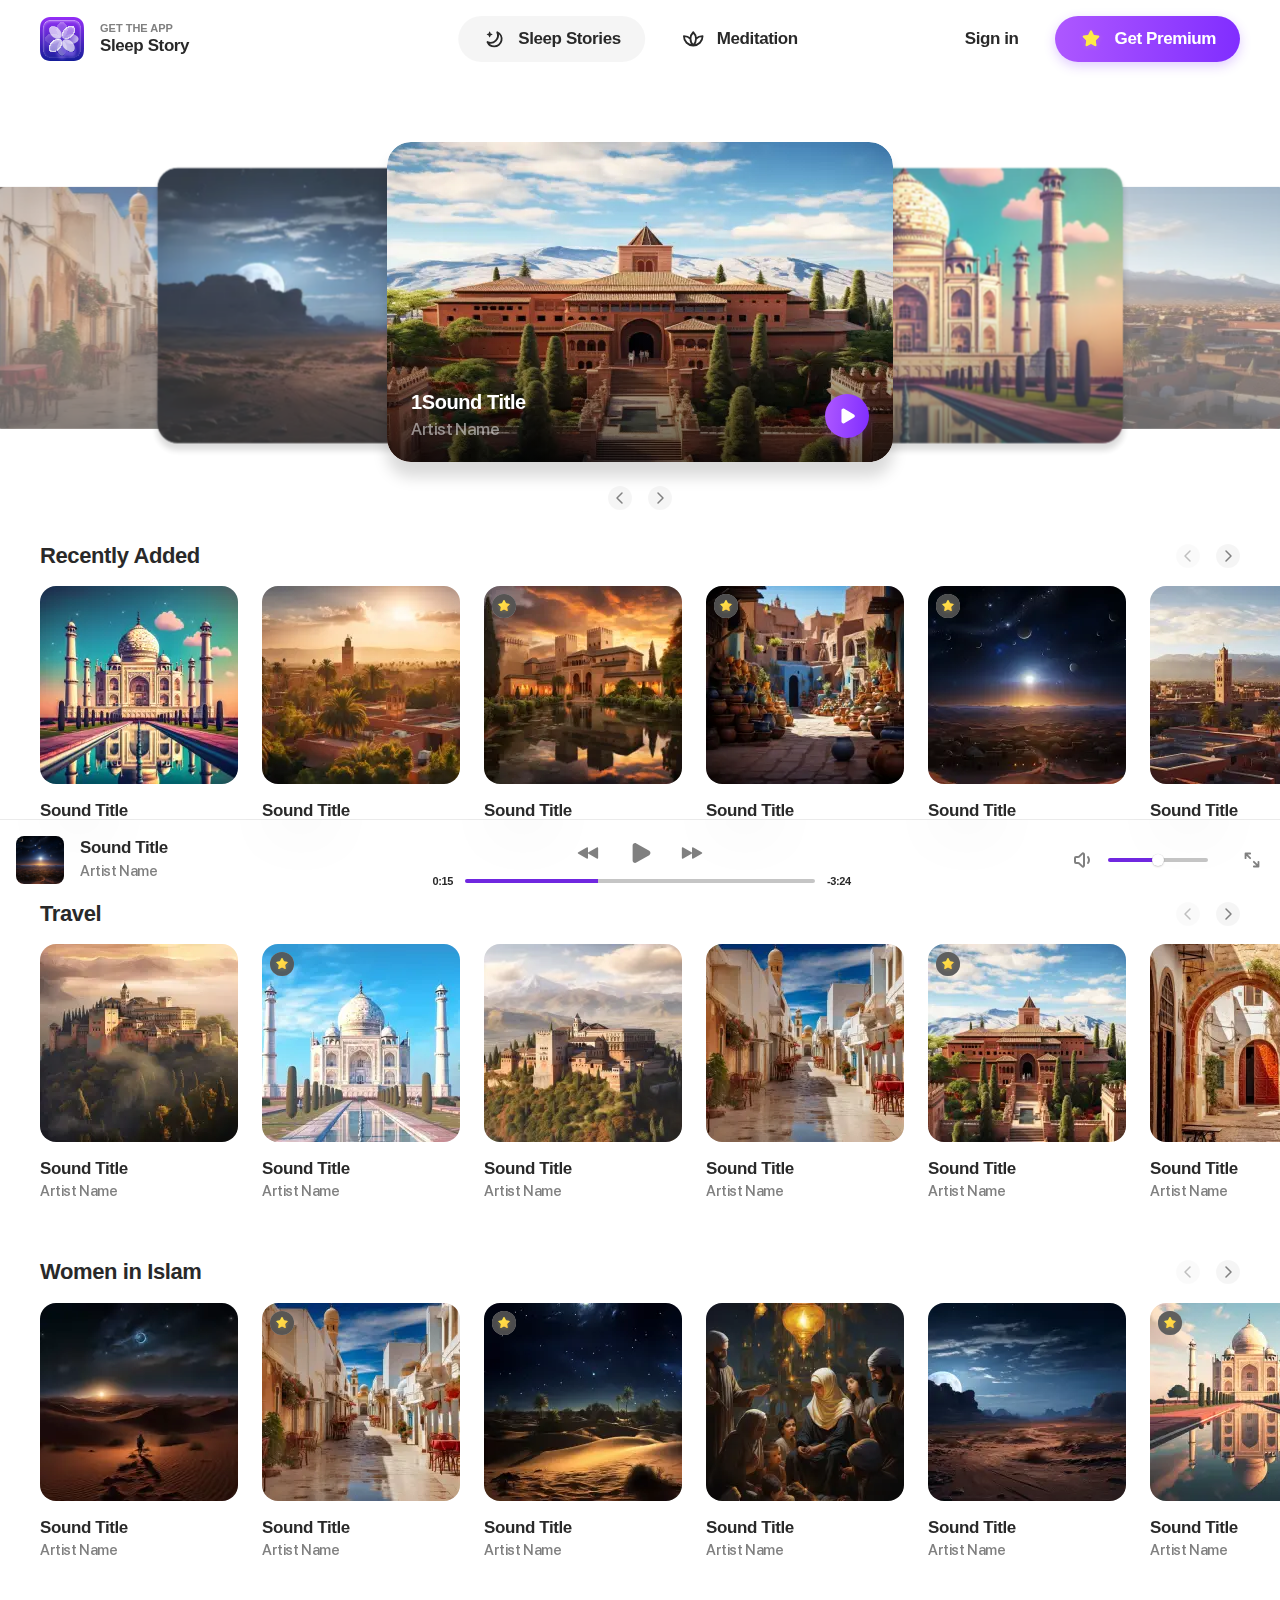
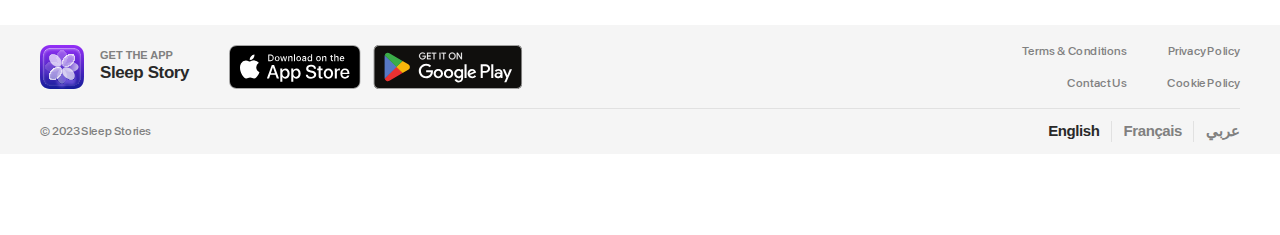
==== index.html @ cd8b91c4 "main" ====
<!DOCTYPE html>
<html lang="en">
  <head>
    <title>Sleep Story</title>
    <meta charset="utf-8">
    <meta name="keywords" content="">
    <meta http-equiv="X-UA-Compatible" content="IE=edge">
    <meta name="viewport" content="width=device-width, initial-scale=1.0">
    <meta name="format-detection" content="telephone=no">
    <link rel="shortcut icon" href="images/favicons/favicon.ico" type="image/x-icon">
    <link rel="apple-touch-icon" href="images/favicons/apple-touch-icon.png">
    <link rel="apple-touch-icon" sizes="180x180" href="images/favicons/apple-touch-icon-180x180.png">
    <link rel="icon" type="image/png" sizes="192x192" href="images/favicons/android-chrome-192x192.png">
    <link rel="icon" type="image/png" sizes="96x96" href="images/favicons/android-chrome-96x96.png">
    <link rel="icon" type="image/png" sizes="32x32" href="images/favicons/favicon-32x32.png">
    <link rel="icon" type="image/png" sizes="16x16" href="images/favicons/favicon-16x16.png">
    <link rel="manifest" href="images/favicons/manifest.json">
    <meta name="msapplication-TileColor" content="#ffffff">
    <meta name="msapplication-TileImage" content="images/favicons/mstile-144x144.png">
    <meta name="msapplication-config" content="images/favicons/browserconfig.xml">
    <meta name="theme-color" content="#fff">
    <meta name="theme-color" media="(prefers-color-scheme: dark)" content="#101014">
    <link rel="stylesheet" href="css/main.min.css">
  </head>
  <body>
    <header class="header">
      <div class="container">
        <div class="header__wrap"><a class="custom-logo" href="./index.html"><img src="images/app-icon.svg" alt="Sleep Stories Logo">
            <div class="custom-logo__info"><span class="custom-logo__tagline">Get the app</span><span class="custom-logo__title">Sleep Story</span></div></a>
          <nav class="menu"> 
            <ul class="menu__list list-reset">
              <li class="menu__item"><a class="menu__link button button--active" href="#"> 
                  <svg class="icon" width="24" height="24" viewBox="0 0 24 24">
                    <use xlink:href="images/sprites/main.stack.svg#image-moon"></use>
                  </svg>Sleep Stories</a></li>
              <li class="menu__item"><a class="menu__link button" href="#"> 
                  <svg class="icon" width="24" height="24" viewBox="0 0 24 24">
                    <use xlink:href="images/sprites/main.stack.svg#image-meditation"></use>
                  </svg>Meditation</a></li>
            </ul>
          </nav>
          <div class="user-nav"><a class="button" href="#signIn" data-signin>Sign in</a><a class="button button--accent" href="#premium" data-premium> <svg class="icon" width="24" height="24" viewBox="0 0 24 24" fill="none" xmlns="http://www.w3.org/2000/svg"><g filter="url(#b)" clip-path="url(#a)"><path d="M11.103 3.817a1 1 0 0 1 1.794 0l1.81 3.666a1 1 0 0 0 .752.548l4.046.587a1 1 0 0 1 .555 1.706l-2.928 2.854a1 1 0 0 0-.288.885l.691 4.03a1 1 0 0 1-1.45 1.054l-3.62-1.902a1 1 0 0 0-.93 0l-3.62 1.902a1 1 0 0 1-1.45-1.054l.69-4.03a1 1 0 0 0-.287-.885L3.94 10.324a1 1 0 0 1 .555-1.706l4.046-.587a1 1 0 0 0 .753-.548l1.81-3.666Z" fill="url(#c)"/></g><defs><linearGradient id="c" x1="4" y1="4" x2="20" y2="20" gradientUnits="userSpaceOnUse"><stop offset="100" stop-color="#FFEB45"/><stop offset="1" stop-color="#FFC545"/></linearGradient><clipPath id="a"><path fill="#fff" d="M0 0h24v24H0z"/></clipPath><filter id="b" x="-.363" y=".26" width="24.727" height="24.005" filterUnits="userSpaceOnUse" color-interpolation-filters="sRGB"><feFlood flood-opacity="0" result="BackgroundImageFix"/><feColorMatrix in="SourceAlpha" values="0 0 0 0 0 0 0 0 0 0 0 0 0 0 0 0 0 0 127 0" result="hardAlpha"/><feOffset dy="1"/><feGaussianBlur stdDeviation="2"/><feComposite in2="hardAlpha" operator="out"/><feColorMatrix values="0 0 0 0 1 0 0 0 0 0.921569 0 0 0 0 0.270588 0 0 0 0.16 0"/><feBlend in2="BackgroundImageFix" result="effect1_dropShadow_1001_6596"/><feBlend in="SourceGraphic" in2="effect1_dropShadow_1001_6596" result="shape"/></filter></defs></svg>Get Premium</a>
            <div class="user-nav__button"> <span> </span></div>
            <div class="user-nav__wrap"> <a class="user-nav__link user-nav__menu user-nav__menu--active" href="#"> 
                <div class="user-nav__icon">
                  <svg class="icon" width="24" height="24" viewBox="0 0 24 24">
                    <use xlink:href="images/sprites/main.stack.svg#image-moon"></use>
                  </svg>
                </div>Sleep Stories</a><a class="user-nav__link user-nav__menu" href="#"> 
                <div class="user-nav__icon">
                  <svg class="icon" width="24" height="24" viewBox="0 0 24 24">
                    <use xlink:href="images/sprites/main.stack.svg#image-meditation"></use>
                  </svg>
                </div>Meditation</a><a class="user-nav__link" href="#premium" data-premium> 
                <div class="user-nav__icon"><svg class="icon" width="24" height="24" viewBox="0 0 24 24" fill="none" xmlns="http://www.w3.org/2000/svg"><g filter="url(#b2)" clip-path="url(#a2)"><path d="M11.103 3.817a1 1 0 0 1 1.794 0l1.81 3.666a1 1 0 0 0 .752.548l4.046.587a1 1 0 0 1 .555 1.706l-2.928 2.854a1 1 0 0 0-.288.885l.691 4.03a1 1 0 0 1-1.45 1.054l-3.62-1.902a1 1 0 0 0-.93 0l-3.62 1.902a1 1 0 0 1-1.45-1.054l.69-4.03a1 1 0 0 0-.287-.885L3.94 10.324a1 1 0 0 1 .555-1.706l4.046-.587a1 1 0 0 0 .753-.548l1.81-3.666Z" fill="url(#c2)"/></g><defs><linearGradient id="c2" x1="4" y1="4" x2="20" y2="20" gradientUnits="userSpaceOnUse"><stop offset="100" stop-color="#FFEB45"/><stop offset="1" stop-color="#FFC545"/></linearGradient><clipPath id="a2"><path fill="#fff" d="M0 0h24v24H0z"/></clipPath><filter id="b2" x="-.363" y=".26" width="24.727" height="24.005" filterUnits="userSpaceOnUse" color-interpolation-filters="sRGB"><feFlood flood-opacity="0" result="BackgroundImageFix"/><feColorMatrix in="SourceAlpha" values="0 0 0 0 0 0 0 0 0 0 0 0 0 0 0 0 0 0 127 0" result="hardAlpha"/><feOffset dy="1"/><feGaussianBlur stdDeviation="2"/><feComposite in2="hardAlpha" operator="out"/><feColorMatrix values="0 0 0 0 1 0 0 0 0 0.921569 0 0 0 0 0.270588 0 0 0 0.16 0"/><feBlend in2="BackgroundImageFix" result="effect1_dropShadow_1001_6596"/><feBlend in="SourceGraphic" in2="effect1_dropShadow_1001_6596" result="shape"/></filter></defs></svg></div>Get Premium</a><a class="user-nav__link" href="#signIn"> 
                <div class="user-nav__icon">
                  <svg class="icon" width="24" height="24" viewBox="0 0 24 24">
                    <use xlink:href="images/sprites/main.stack.svg#image-profile"></use>
                  </svg>
                </div>Sign in</a></div>
          </div>
        </div>
      </div>
    </header>
    <main class="main"> 
      <section class="featured-cards">
        <div class="container"> 
          <h1 class="featured-cards__title">Sleep Story</h1>
          <div class="featured-cards__slider swiper">
            <div class="swiper-wrapper">
              <div class="swiper-slide">
                <div class="card card--featured">
                  <div class="card__media"> <span class="card__star"></span>
                    <picture class="picture">
                      <source srcset="images/cards/widecard1.webp, images/cards/widecard1@2x.webp 2x" type="image/webp"/><img src="images/cards/widecard1.jpg" srcset="images/cards/widecard1.jpg, images/cards/widecard1@2x.jpg 2x" alt=""/>
                    </picture><span class="card__control"></span>
                  </div>
                  <div class="card__main">
                    <h2 class="card__title">1Sound Title</h2><span class="card__subtitle">Artist Name</span>
                  </div>
                </div>
              </div>
              <div class="swiper-slide"> 
                <div class="card card--featured">
                  <div class="card__media"><span class="card__star"> </span>
                    <picture class="picture">
                      <source srcset="images/cards/widecard2.webp, images/cards/widecard2@2x.webp 2x" type="image/webp"/><img src="images/cards/widecard2.jpg" srcset="images/cards/widecard2.jpg, images/cards/widecard2@2x.jpg 2x" alt=""/>
                    </picture><span class="card__control"></span>
                  </div>
                  <div class="card__main">
                    <h2 class="card__title">2Sound Title</h2><span class="card__subtitle">Artist Name</span>
                  </div>
                </div>
              </div>
              <div class="swiper-slide"> 
                <div class="card card--featured">
                  <div class="card__media"><span class="card__star"> </span>
                    <picture class="picture">
                      <source srcset="images/cards/widecard3.webp, images/cards/widecard3@2x.webp 2x" type="image/webp"/><img src="images/cards/widecard3.jpg" srcset="images/cards/widecard3.jpg, images/cards/widecard3@2x.jpg 2x" alt=""/>
                    </picture><span class="card__control"></span>
                  </div>
                  <div class="card__main">
                    <h2 class="card__title">3Sound Title</h2><span class="card__subtitle">Artist Name</span>
                  </div>
                </div>
              </div>
              <div class="swiper-slide"> 
                <div class="card card--featured">
                  <div class="card__media"><span class="card__star"> </span>
                    <picture class="picture">
                      <source srcset="images/cards/widecard1.webp, images/cards/widecard1@2x.webp 2x" type="image/webp"/><img src="images/cards/widecard1.jpg" srcset="images/cards/widecard1.jpg, images/cards/widecard1@2x.jpg 2x" alt=""/>
                    </picture><span class="card__control"></span>
                  </div>
                  <div class="card__main">
                    <h2 class="card__title">1copy Sound Title</h2><span class="card__subtitle">Artist Name</span>
                  </div>
                </div>
              </div>
              <div class="swiper-slide"> 
                <div class="card card--featured">
                  <div class="card__media"><span class="card__star"> </span>
                    <picture class="picture">
                      <source srcset="images/cards/widecard2.webp, images/cards/widecard2@2x.webp 2x" type="image/webp"/><img src="images/cards/widecard2.jpg" srcset="images/cards/widecard2.jpg, images/cards/widecard2@2x.jpg 2x" alt=""/>
                    </picture><span class="card__control"></span>
                  </div>
                  <div class="card__main">
                    <h2 class="card__title">2copy Sound Title</h2><span class="card__subtitle">Artist Name</span>
                  </div>
                </div>
              </div>
              <div class="swiper-slide"> 
                <div class="card card--featured">
                  <div class="card__media"><span class="card__star"> </span>
                    <picture class="picture">
                      <source srcset="images/cards/widecard5.webp, images/cards/widecard5@2x.webp 2x" type="image/webp"/><img src="images/cards/widecard5.jpg" srcset="images/cards/widecard5.jpg, images/cards/widecard5@2x.jpg 2x" alt=""/>
                    </picture><span class="card__control"></span>
                  </div>
                  <div class="card__main">
                    <h2 class="card__title">5Sound Title</h2><span class="card__subtitle">Artist Name</span>
                  </div>
                </div>
              </div>
              <div class="swiper-slide"> 
                <div class="card card--featured">
                  <div class="card__media"><span class="card__star"> </span>
                    <picture class="picture">
                      <source srcset="images/cards/widecard4.webp, images/cards/widecard4@2x.webp 2x" type="image/webp"/><img src="images/cards/widecard4.jpg" srcset="images/cards/widecard4.jpg, images/cards/widecard4@2x.jpg 2x" alt=""/>
                    </picture><span class="card__control"></span>
                  </div>
                  <div class="card__main">
                    <h2 class="card__title">4Sound Title</h2><span class="card__subtitle">Artist Name</span>
                  </div>
                </div>
              </div>
            </div>
            <div class="arrows"> 
              <div class="arrows__item arrows__item--prev">
                <svg class="icon" width="24" height="24" viewBox="0 0 24 24">
                  <use xlink:href="images/sprites/main.stack.svg#image-angle"></use>
                </svg>
              </div>
              <div class="arrows__item arrows__item--next">
                <svg class="icon" width="24" height="24" viewBox="0 0 24 24">
                  <use xlink:href="images/sprites/main.stack.svg#image-angle"></use>
                </svg>
              </div>
            </div>
          </div>
        </div>
      </section>
      <section class="slider-section">
        <div class="container"> 
          <div class="slider-section__wrap">
            <div class="slider-section__head"> 
              <h2 class="slider-section__title">Recently Added</h2>
              <div class="arrows"> 
                <div class="arrows__item arrows__item--prev">
                  <svg class="icon" width="24" height="24" viewBox="0 0 24 24">
                    <use xlink:href="images/sprites/main.stack.svg#image-angle"></use>
                  </svg>
                </div>
                <div class="arrows__item arrows__item--next">
                  <svg class="icon" width="24" height="24" viewBox="0 0 24 24">
                    <use xlink:href="images/sprites/main.stack.svg#image-angle"></use>
                  </svg>
                </div>
              </div>
            </div>
            <div class="slider-section__main swiper">
              <div class="swiper-wrapper">
                <div class="swiper-slide"> 
                  <div class="card">
                    <div class="card__media"> <span class="card__star"></span>
                      <picture class="picture">
                        <source srcset="images/cards/card1.webp, images/cards/card1@2x.webp 2x" type="image/webp"/><img src="images/cards/card1.jpg" srcset="images/cards/card1.jpg, images/cards/card1@2x.jpg 2x" alt=""/>
                      </picture><span class="card__control"></span>
                    </div>
                    <h3 class="card__title">Sound Title</h3><span class="card__subtitle">Artist Name</span>
                  </div>
                </div>
                <div class="swiper-slide"> 
                  <div class="card"> 
                    <div class="card__media"> <span class="card__star"></span>
                      <picture class="picture">
                        <source srcset="images/cards/card2.webp, images/cards/card2@2x.webp 2x" type="image/webp"/><img src="images/cards/card2.jpg" srcset="images/cards/card2.jpg, images/cards/card2@2x.jpg 2x" alt=""/>
                      </picture><span class="card__control"></span>
                    </div>
                    <h3 class="card__title">Sound Title</h3><span class="card__subtitle">Artist Name</span>
                  </div>
                </div>
                <div class="swiper-slide"> 
                  <div class="card"> 
                    <div class="card__media card__media--premium"><span class="card__star"></span>
                      <picture class="picture">
                        <source srcset="images/cards/card3.webp, images/cards/card3@2x.webp 2x" type="image/webp"/><img src="images/cards/card3.jpg" srcset="images/cards/card3.jpg, images/cards/card3@2x.jpg 2x" alt=""/>
                      </picture><span class="card__control"></span>
                    </div>
                    <h3 class="card__title">Sound Title</h3><span class="card__subtitle">Artist Name</span>
                  </div>
                </div>
                <div class="swiper-slide"> 
                  <div class="card"> 
                    <div class="card__media card__media--premium"> <span class="card__star"></span>
                      <picture class="picture">
                        <source srcset="images/cards/card4.webp, images/cards/card4@2x.webp 2x" type="image/webp"/><img src="images/cards/card4.jpg" srcset="images/cards/card4.jpg, images/cards/card4@2x.jpg 2x" alt=""/>
                      </picture><span class="card__control"></span>
                    </div>
                    <h3 class="card__title">Sound Title</h3><span class="card__subtitle">Artist Name</span>
                  </div>
                </div>
                <div class="swiper-slide"> 
                  <div class="card"> 
                    <div class="card__media card__media--premium"><span class="card__star"></span>
                      <picture class="picture">
                        <source srcset="images/cards/card5.webp, images/cards/card5@2x.webp 2x" type="image/webp"/><img src="images/cards/card5.jpg" srcset="images/cards/card5.jpg, images/cards/card5@2x.jpg 2x" alt=""/>
                      </picture><span class="card__control"></span>
                    </div>
                    <h3 class="card__title">Sound Title</h3><span class="card__subtitle">Artist Name</span>
                  </div>
                </div>
                <div class="swiper-slide"> 
                  <div class="card"> 
                    <div class="card__media"> <span class="card__star"></span>
                      <picture class="picture">
                        <source srcset="images/cards/card6.webp, images/cards/card6@2x.webp 2x" type="image/webp"/><img src="images/cards/card6.jpg" srcset="images/cards/card6.jpg, images/cards/card6@2x.jpg 2x" alt=""/>
                      </picture><span class="card__control"></span>
                    </div>
                    <h3 class="card__title">Sound Title</h3><span class="card__subtitle">Artist Name</span>
                  </div>
                </div>
                <div class="swiper-slide"> 
                  <div class="card"> 
                    <div class="card__media"> <span class="card__star"></span>
                      <picture class="picture">
                        <source srcset="images/cards/card7.webp, images/cards/card7@2x.webp 2x" type="image/webp"/><img src="images/cards/card7.jpg" srcset="images/cards/card7.jpg, images/cards/card7@2x.jpg 2x" alt=""/>
                      </picture><span class="card__control"></span>
                    </div>
                    <h3 class="card__title">Sound Title</h3><span class="card__subtitle">Artist Name</span>
                  </div>
                </div>
                <div class="swiper-slide"> 
                  <div class="card"> 
                    <div class="card__media"> <span class="card__star"></span>
                      <picture class="picture">
                        <source srcset="images/cards/card1.webp, images/cards/card1@2x.webp 2x" type="image/webp"/><img src="images/cards/card1.jpg" srcset="images/cards/card1.jpg, images/cards/card1@2x.jpg 2x" alt=""/>
                      </picture><span class="card__control"></span>
                    </div>
                    <h3 class="card__title">Sound Title</h3><span class="card__subtitle">Artist Name</span>
                  </div>
                </div>
              </div>
            </div>
          </div>
        </div>
      </section>
      <section class="slider-section">
        <div class="container"> 
          <div class="slider-section__wrap">
            <div class="slider-section__head"> 
              <h2 class="slider-section__title">Travel</h2>
              <div class="arrows"> 
                <div class="arrows__item arrows__item--prev">
                  <svg class="icon" width="24" height="24" viewBox="0 0 24 24">
                    <use xlink:href="images/sprites/main.stack.svg#image-angle"></use>
                  </svg>
                </div>
                <div class="arrows__item arrows__item--next">
                  <svg class="icon" width="24" height="24" viewBox="0 0 24 24">
                    <use xlink:href="images/sprites/main.stack.svg#image-angle"></use>
                  </svg>
                </div>
              </div>
            </div>
            <div class="slider-section__main swiper">
              <div class="swiper-wrapper">
                <div class="swiper-slide"> 
                  <div class="card"> 
                    <div class="card__media"> <span class="card__star"></span>
                      <picture class="picture">
                        <source srcset="images/cards/card8.webp, images/cards/card8@2x.webp 2x" type="image/webp"/><img src="images/cards/card8.jpg" srcset="images/cards/card8.jpg, images/cards/card8@2x.jpg 2x" alt=""/>
                      </picture><span class="card__control"></span>
                    </div>
                    <h3 class="card__title">Sound Title</h3><span class="card__subtitle">Artist Name</span>
                  </div>
                </div>
                <div class="swiper-slide"> 
                  <div class="card"> 
                    <div class="card__media card__media--premium"><span class="card__star"></span>
                      <picture class="picture">
                        <source srcset="images/cards/card9.webp, images/cards/card9@2x.webp 2x" type="image/webp"/><img src="images/cards/card9.jpg" srcset="images/cards/card9.jpg, images/cards/card9@2x.jpg 2x" alt=""/>
                      </picture><span class="card__control"></span>
                    </div>
                    <h3 class="card__title">Sound Title</h3><span class="card__subtitle">Artist Name</span>
                  </div>
                </div>
                <div class="swiper-slide"> 
                  <div class="card"> 
                    <div class="card__media"> <span class="card__star"></span>
                      <picture class="picture">
                        <source srcset="images/cards/card10.webp, images/cards/card10@2x.webp 2x" type="image/webp"/><img src="images/cards/card10.jpg" srcset="images/cards/card10.jpg, images/cards/card10@2x.jpg 2x" alt=""/>
                      </picture><span class="card__control"></span>
                    </div>
                    <h3 class="card__title">Sound Title</h3><span class="card__subtitle">Artist Name</span>
                  </div>
                </div>
                <div class="swiper-slide"> 
                  <div class="card"> 
                    <div class="card__media"> <span class="card__star"></span>
                      <picture class="picture">
                        <source srcset="images/cards/card11.webp, images/cards/card11@2x.webp 2x" type="image/webp"/><img src="images/cards/card11.jpg" srcset="images/cards/card11.jpg, images/cards/card11@2x.jpg 2x" alt=""/>
                      </picture><span class="card__control"></span>
                    </div>
                    <h3 class="card__title">Sound Title</h3><span class="card__subtitle">Artist Name</span>
                  </div>
                </div>
                <div class="swiper-slide"> 
                  <div class="card"> 
                    <div class="card__media card__media--premium"> <span class="card__star"></span>
                      <picture class="picture">
                        <source srcset="images/cards/card12.webp, images/cards/card12@2x.webp 2x" type="image/webp"/><img src="images/cards/card12.jpg" srcset="images/cards/card12.jpg, images/cards/card12@2x.jpg 2x" alt=""/>
                      </picture><span class="card__control"></span>
                    </div>
                    <h3 class="card__title">Sound Title</h3><span class="card__subtitle">Artist Name</span>
                  </div>
                </div>
                <div class="swiper-slide"> 
                  <div class="card"> 
                    <div class="card__media"> <span class="card__star"></span>
                      <picture class="picture">
                        <source srcset="images/cards/card13.webp, images/cards/card13@2x.webp 2x" type="image/webp"/><img src="images/cards/card13.jpg" srcset="images/cards/card13.jpg, images/cards/card13@2x.jpg 2x" alt=""/>
                      </picture><span class="card__control"></span>
                    </div>
                    <h3 class="card__title">Sound Title</h3><span class="card__subtitle">Artist Name</span>
                  </div>
                </div>
                <div class="swiper-slide"> 
                  <div class="card"> 
                    <div class="card__media"> <span class="card__star"></span>
                      <picture class="picture">
                        <source srcset="images/cards/card1.webp, images/cards/card1@2x.webp 2x" type="image/webp"/><img src="images/cards/card1.jpg" srcset="images/cards/card1.jpg, images/cards/card1@2x.jpg 2x" alt=""/>
                      </picture><span class="card__control"></span>
                    </div>
                    <h3 class="card__title">Sound Title</h3><span class="card__subtitle">Artist Name</span>
                  </div>
                </div>
                <div class="swiper-slide"> 
                  <div class="card"> 
                    <div class="card__media"> <span class="card__star"></span>
                      <picture class="picture">
                        <source srcset="images/cards/card8.webp, images/cards/card8@2x.webp 2x" type="image/webp"/><img src="images/cards/card8.jpg" srcset="images/cards/card8.jpg, images/cards/card8@2x.jpg 2x" alt=""/>
                      </picture><span class="card__control"></span>
                    </div>
                    <h3 class="card__title">Sound Title</h3><span class="card__subtitle">Artist Name</span>
                  </div>
                </div>
              </div>
            </div>
          </div>
        </div>
      </section>
      <section class="slider-section">
        <div class="container"> 
          <div class="slider-section__wrap">
            <div class="slider-section__head"> 
              <h2 class="slider-section__title">Women in Islam</h2>
              <div class="arrows"> 
                <div class="arrows__item arrows__item--prev">
                  <svg class="icon" width="24" height="24" viewBox="0 0 24 24">
                    <use xlink:href="images/sprites/main.stack.svg#image-angle"></use>
                  </svg>
                </div>
                <div class="arrows__item arrows__item--next">
                  <svg class="icon" width="24" height="24" viewBox="0 0 24 24">
                    <use xlink:href="images/sprites/main.stack.svg#image-angle"></use>
                  </svg>
                </div>
              </div>
            </div>
            <div class="slider-section__main swiper">
              <div class="swiper-wrapper">
                <div class="swiper-slide"> 
                  <div class="card"> 
                    <div class="card__media"> <span class="card__star"></span>
                      <picture class="picture">
                        <source srcset="images/cards/card14.webp, images/cards/card14@2x.webp 2x" type="image/webp"/><img src="images/cards/card14.jpg" srcset="images/cards/card14.jpg, images/cards/card14@2x.jpg 2x" alt=""/>
                      </picture><span class="card__control"></span>
                    </div>
                    <h3 class="card__title">Sound Title</h3><span class="card__subtitle">Artist Name</span>
                  </div>
                </div>
                <div class="swiper-slide"> 
                  <div class="card"> 
                    <div class="card__media card__media--premium"><span class="card__star"></span>
                      <picture class="picture">
                        <source srcset="images/cards/card15.webp, images/cards/card15@2x.webp 2x" type="image/webp"/><img src="images/cards/card15.jpg" srcset="images/cards/card15.jpg, images/cards/card15@2x.jpg 2x" alt=""/>
                      </picture><span class="card__control"></span>
                    </div>
                    <h3 class="card__title">Sound Title</h3><span class="card__subtitle">Artist Name</span>
                  </div>
                </div>
                <div class="swiper-slide"> 
                  <div class="card"> 
                    <div class="card__media card__media--premium"><span class="card__star"></span>
                      <picture class="picture">
                        <source srcset="images/cards/card16.webp, images/cards/card16@2x.webp 2x" type="image/webp"/><img src="images/cards/card16.jpg" srcset="images/cards/card16.jpg, images/cards/card16@2x.jpg 2x" alt=""/>
                      </picture><span class="card__control"></span>
                    </div>
                    <h3 class="card__title">Sound Title</h3><span class="card__subtitle">Artist Name</span>
                  </div>
                </div>
                <div class="swiper-slide"> 
                  <div class="card"> 
                    <div class="card__media"> <span class="card__star"></span>
                      <picture class="picture">
                        <source srcset="images/cards/card17.webp, images/cards/card17@2x.webp 2x" type="image/webp"/><img src="images/cards/card17.jpg" srcset="images/cards/card17.jpg, images/cards/card17@2x.jpg 2x" alt=""/>
                      </picture><span class="card__control"></span>
                    </div>
                    <h3 class="card__title">Sound Title</h3><span class="card__subtitle">Artist Name</span>
                  </div>
                </div>
                <div class="swiper-slide"> 
                  <div class="card"> 
                    <div class="card__media"><span class="card__star"></span>
                      <picture class="picture">
                        <source srcset="images/cards/card18.webp, images/cards/card18@2x.webp 2x" type="image/webp"/><img src="images/cards/card18.jpg" srcset="images/cards/card18.jpg, images/cards/card18@2x.jpg 2x" alt=""/>
                      </picture><span class="card__control"></span>
                    </div>
                    <h3 class="card__title">Sound Title</h3><span class="card__subtitle">Artist Name</span>
                  </div>
                </div>
                <div class="swiper-slide"> 
                  <div class="card"> 
                    <div class="card__media card__media--premium"><span class="card__star"></span>
                      <picture class="picture">
                        <source srcset="images/cards/card19.webp, images/cards/card19@2x.webp 2x" type="image/webp"/><img src="images/cards/card19.jpg" srcset="images/cards/card19.jpg, images/cards/card19@2x.jpg 2x" alt=""/>
                      </picture><span class="card__control"></span>
                    </div>
                    <h3 class="card__title">Sound Title</h3><span class="card__subtitle">Artist Name</span>
                  </div>
                </div>
                <div class="swiper-slide"> 
                  <div class="card"> 
                    <div class="card__media"><span class="card__star"></span>
                      <picture class="picture">
                        <source srcset="images/cards/card20.webp, images/cards/card20@2x.webp 2x" type="image/webp"/><img src="images/cards/card20.jpg" srcset="images/cards/card20.jpg, images/cards/card20@2x.jpg 2x" alt=""/>
                      </picture><span class="card__control"></span>
                    </div>
                    <h3 class="card__title">Sound Title</h3><span class="card__subtitle">Artist Name</span>
                  </div>
                </div>
                <div class="swiper-slide"> 
                  <div class="card"> 
                    <div class="card__media"> <span class="card__star"></span>
                      <picture class="picture">
                        <source srcset="images/cards/card14.webp, images/cards/card14@2x.webp 2x" type="image/webp"/><img src="images/cards/card14.jpg" srcset="images/cards/card14.jpg, images/cards/card14@2x.jpg 2x" alt=""/>
                      </picture><span class="card__control"></span>
                    </div>
                    <h3 class="card__title">Sound Title</h3><span class="card__subtitle">Artist Name</span>
                  </div>
                </div>
              </div>
            </div>
          </div>
        </div>
      </section>
      <div class="signIn popup" id="signIn">
        <div class="popup__control popup__close"> 
          <svg class="icon" width="16" height="16" viewBox="0 0 16 16">
            <use xlink:href="images/sprites/main.stack.svg#image-cross"></use>
          </svg>
        </div>
        <div class="popup__main"> 
          <div class="popup__logo"><img src="images/app-icon.svg" alt="Sleep Stories Logo"></div>
          <div class="popup__box"><span class="popup__title">Sign in</span>
            <div class="popup__info">
              <p>Sign into your account to listen on all devices</p>
            </div>
            <div class="popup__buttons"> <a class="button button--apple" href="#"> 
                <svg class="icon" width="24" height="24" viewBox="0 0 24 24">
                  <use xlink:href="images/sprites/main.stack.svg#image-apple-logo"></use>
                </svg>Sign in with Apple</a><a class="button button--google" href="#">
                <svg class="icon" width="24" height="24" viewBox="0 0 24 24">
                  <use xlink:href="images/sprites/main.stack.svg#image-google-logo"></use>
                </svg>Sign in with Google</a><a class="button button--accent" href="#signIn-email">Sign in with email</a></div><span class="popup__caption">Don’t have an account? <a href="#signUp">Sign up                   </a></span>
          </div>
        </div>
      </div>
      <div class="signIn popup" id="signIn-email"><a class="popup__control popup__back" href="#signIn">
          <svg class="icon" width="18" height="18" viewBox="0 0 18 18">
            <use xlink:href="images/sprites/main.stack.svg#image-angle"></use>
          </svg></a>
        <div class="popup__control popup__close"> 
          <svg class="icon" width="16" height="16" viewBox="0 0 16 16">
            <use xlink:href="images/sprites/main.stack.svg#image-cross"></use>
          </svg>
        </div>
        <div class="popup__main"> 
          <div class="popup__logo"><img src="images/app-icon.svg" alt="Sleep Stories Logo"></div>
          <div class="popup__box signIn__step signIn__step--1"><span class="popup__title">Sign in with email</span>
            <div class="popup__info">
              <p>Sign into your account to listen on all devices</p>
            </div>
            <form class="popup__buttons"> 
              <div class="input">
                <input type="email" placeholder="Email Address">
              </div>
              <button class="button button--accent" type="submit">Sign in</button>
            </form><span class="popup__caption">Don’t have an account? <a href="#signUp">Sign up               </a></span>
          </div>
          <div class="popup__box signIn__step signIn__step--2 hidden"><span class="popup__title">Check your inbox</span>
            <div class="popup__info">
              <p>Sign in using the link we’ve sent to your inbox</p>
            </div>
            <div class="loader loader--ready">
              <svg class="icon" width="20" height="14" viewBox="0 0 20 14">
                <use xlink:href="images/sprites/main.stack.svg#image-tick"></use>
              </svg>
            </div>
          </div>
        </div>
      </div>
      <div class="signUp popup" id="signUp">
        <div class="popup__control popup__close"> 
          <svg class="icon" width="16" height="16" viewBox="0 0 16 16">
            <use xlink:href="images/sprites/main.stack.svg#image-cross"></use>
          </svg>
        </div>
        <div class="popup__main"> 
          <div class="popup__logo"><img src="images/app-icon.svg" alt="Sleep Stories Logo"></div>
          <div class="popup__box"><span class="popup__title">Sign up</span>
            <div class="popup__info">
              <p>Create an account to listen on all devices</p>
            </div>
            <div class="popup__buttons"> <a class="button button--apple" href="#"> 
                <svg class="icon" width="24" height="24" viewBox="0 0 24 24">
                  <use xlink:href="images/sprites/main.stack.svg#image-apple-logo"></use>
                </svg>Sign in with Apple</a><a class="button button--google" href="#">
                <svg class="icon" width="24" height="24" viewBox="0 0 24 24">
                  <use xlink:href="images/sprites/main.stack.svg#image-google-logo"></use>
                </svg>Sign in with Google</a><a class="button button--accent" href="#signUp-email">Sign up with email</a></div>
          </div>
        </div>
      </div>
      <div class="signUp popup" id="signUp-email"><a class="popup__control popup__back" href="#signUp">
          <svg class="icon" width="18" height="18" viewBox="0 0 18 18">
            <use xlink:href="images/sprites/main.stack.svg#image-angle"></use>
          </svg></a>
        <div class="popup__control popup__close"> 
          <svg class="icon" width="16" height="16" viewBox="0 0 16 16">
            <use xlink:href="images/sprites/main.stack.svg#image-cross"></use>
          </svg>
        </div>
        <div class="popup__main"> 
          <div class="popup__logo"><img src="images/app-icon.svg" alt="Sleep Stories Logo"></div>
          <div class="popup__box"><span class="popup__title">Sign up with email</span>
            <div class="popup__info">
              <p>Create an account to listen on all devices</p>
            </div>
            <form class="popup__buttons"> 
              <div class="input">
                <input type="email" placeholder="Email Address">
              </div>
              <button class="button button--accent" type="submit">Sign up</button>
            </form><span class="popup__caption">By clicking Sign up you agree to <a href="#SignUp">Privacy Policy                      </a></span>
          </div>
        </div>
      </div>
      <div class="premium popup" id="premium">
        <div class="popup__control popup__close"> 
          <svg class="icon" width="16" height="16" viewBox="0 0 16 16">
            <use xlink:href="images/sprites/main.stack.svg#image-cross"></use>
          </svg>
        </div>
        <div class="popup__main"> 
          <div class="popup__logo"><img src="images/app-premium.svg" alt="Sleep Stories Logo"></div>
          <div class="popup__box"><span class="popup__title">Sleep Story<span>Premium</span></span>
            <div class="premium__info"> 
              <div class="premium__col premium__benefits"><span class="premium__subtitle">Subscribe & enjoy all benefits:</span>
                <ul> 
                  <li>Access to Full Catalog</li>
                  <li>New content each week</li>
                  <li>Listen on any platform<span>iOS, Android, watchOS, Smart TV, macOS, visionOS</span></li>
                  <li>Use account on up to 5 devices</li>
                  <li>Remove Ads</li>
                </ul>
              </div>
              <div class="premium__col"><span class="premium__subtitle">Select Plan</span>
                <div class="premium__plans"> 
                  <label class="premium__plan"> 
                    <input type="radio" name="plan" value="monthly"><span class="premium__item"> <span class="premium__name">Monthly</span><span class="premium__price">$9.99/month</span></span>
                  </label>
                  <label class="premium__plan"> 
                    <input type="radio" name="plan" value="yearly" checked><span class="premium__item"> <span class="premium__tag">-20%</span><span class="premium__name">Yearly</span><span class="premium__price">$95.99/year</span></span>
                  </label>
                  <label class="premium__plan premium__plan--full"> 
                    <input type="radio" name="plan" value="lifetime"><span class="premium__item"> <span class="premium__tag">Best Value</span><span class="premium__name">Lifetime</span><span class="premium__price">$149.99</span></span>
                  </label>
                </div>
              </div>
            </div>
            <div class="popup__buttons"> <a class="button button--accent" href="#">Subscribe for $95.99 per Year</a></div><span class="popup__caption">Subscription legal text example. Subscription legal text example. Subscription legal text example. Subscription legal text example.           </span>
          </div>
        </div>
      </div>
      <div class="premium premium--sale popup" id="premiumSale">
        <div class="popup__control popup__close"> 
          <svg class="icon" width="16" height="16" viewBox="0 0 16 16">
            <use xlink:href="images/sprites/main.stack.svg#image-cross"></use>
          </svg>
        </div>
        <div class="popup__main"> 
          <div class="popup__logo"><img src="images/app-premium.svg" alt="Sleep Stories Logo"></div>
          <div class="popup__box"><span class="popup__title">Sleep Story Premium<span>50% off!</span></span>
            <div class="premium__info"> 
              <div class="premium__col premium__benefits"><span class="premium__subtitle">Subscribe & enjoy all benefits:</span>
                <ul> 
                  <li>Access to Full Catalog</li>
                  <li>New content each week</li>
                  <li>Listen on any platform<span>iOS, Android, watchOS, Smart TV, macOS, visionOS</span></li>
                  <li>Use account on up to 5 devices</li>
                  <li>Remove Ads</li>
                </ul>
              </div>
              <div class="premium__col"><span class="premium__subtitle">Select Plan</span>
                <div class="premium__plans"> 
                  <label class="premium__plan"> 
                    <input type="radio" name="plan" value="monthly"><span class="premium__item"> <span class="premium__name">Monthly</span><span class="premium__price"> <span>$9.99</span>$4.99/month</span></span>
                  </label>
                  <label class="premium__plan"> 
                    <input type="radio" name="plan" value="yearly" checked><span class="premium__item"> <span class="premium__tag">-20%</span><span class="premium__name">Yearly</span><span class="premium__price"> <span>$95.99</span>$47.99/year</span></span>
                  </label>
                  <label class="premium__plan premium__plan--full"> 
                    <input type="radio" name="plan" value="lifetime"><span class="premium__item"> <span class="premium__tag">Best Value</span><span class="premium__name">Lifetime</span><span class="premium__price"> <span>$149.99</span>$74.99</span></span>
                  </label>
                </div>
              </div>
            </div>
            <div class="popup__buttons"> <a class="button button--accent" href="#">Subscribe for $95.99 per Year</a></div><span class="popup__caption">Subscription legal text example. Subscription legal text example. Subscription legal text example. Subscription legal text example.           </span>
          </div>
        </div>
      </div>
      <div class="user-profile popup" id="user-profile-premium">
        <div class="popup__control user-profile__nav">
          <svg class="icon" width="32" height="32" viewBox="0 0 32 32">
            <use xlink:href="images/sprites/main.stack.svg#image-options"></use>
          </svg>
          <ul class="user-profile__menu list-reset">
            <li><a class="user-profile__link" href="#">Sign out</a></li>
            <li> <a class="user-profile__link user-profile__link--red" href="#delete">Delete Account</a></li>
          </ul>
        </div>
        <div class="popup__control popup__close"> 
          <svg class="icon" width="16" height="16" viewBox="0 0 16 16">
            <use xlink:href="images/sprites/main.stack.svg#image-cross"></use>
          </svg>
        </div>
        <div class="popup__main"> 
          <div class="popup__image">
            <picture class="picture">
              <source srcset="images/avatar.webp, images/avatar@2x.webp 2x" type="image/webp"/><img src="images/avatar.jpg" srcset="images/avatar.jpg, images/avatar@2x.jpg 2x" alt=""/>
            </picture>
          </div>
          <div class="popup__box"><span class="popup__title">John Appleseed</span>
            <div class="popup__info">
              <p>john.appleseed@gmail.com</p>
            </div>
            <ul class="user-profile__inner list-reset">
              <li> 
                <div class="user-profile__info">Monthly Premium <span>Next Billing on September 15, 2023</span></div>
              </li>
              <li> <a class="user-profile__link user-profile__link--accent" href="#premium">Upgrade Plan</a></li>
              <li> <a class="user-profile__link" href="#">Cancel Subscription</a></li>
            </ul>
          </div>
        </div>
      </div>
      <div class="user-profile popup" id="user-profile">
        <div class="popup__control user-profile__nav">
          <svg class="icon" width="32" height="32" viewBox="0 0 32 32">
            <use xlink:href="images/sprites/main.stack.svg#image-options"></use>
          </svg>
          <ul class="user-profile__menu list-reset">
            <li><a class="user-profile__link" href="#">Sign out</a></li>
            <li> <a class="user-profile__link user-profile__link--red" href="#delete">Delete Account</a></li>
          </ul>
        </div>
        <div class="popup__control popup__close"> 
          <svg class="icon" width="16" height="16" viewBox="0 0 16 16">
            <use xlink:href="images/sprites/main.stack.svg#image-cross"></use>
          </svg>
        </div>
        <div class="popup__main"> 
          <div class="popup__image">
            <picture class="picture">
              <source srcset="images/avatar.webp, images/avatar@2x.webp 2x" type="image/webp"/><img src="images/avatar.jpg" srcset="images/avatar.jpg, images/avatar@2x.jpg 2x" alt=""/>
            </picture>
          </div>
          <div class="popup__box"><span class="popup__title">John Appleseed</span>
            <div class="popup__info">
              <p>john.appleseed@gmail.com</p>
            </div>
            <div class="user-profile__premium"><span class="premium__subtitle">Select Plan</span>
              <div class="premium__plans"> 
                <label class="premium__plan"> 
                  <input type="radio" name="plan" value="monthly"><span class="premium__item"> <span class="premium__name">Monthly</span><span class="premium__price"> <span>$9.99</span>$4.99/month</span></span>
                </label>
                <label class="premium__plan"> 
                  <input type="radio" name="plan" value="yearly" checked><span class="premium__item"> <span class="premium__tag">-20%</span><span class="premium__name">Yearly</span><span class="premium__price"> <span>$95.99</span>$47.99/year</span></span>
                </label>
                <label class="premium__plan premium__plan--full"> 
                  <input type="radio" name="plan" value="lifetime"><span class="premium__item"> <span class="premium__tag">Best Value</span><span class="premium__name">Lifetime</span><span class="premium__price"> <span>$149.99</span>$74.99</span></span>
                </label>
              </div>
            </div>
            <div class="popup__buttons"> <a class="button button--accent" href="#signIn-email">Subscribe for $47.99 per Year</a></div><span class="popup__caption">Subscription legal text example. Subscription legal text example.</span>
          </div>
        </div>
      </div>
      <div class="delete popup" id="delete">
        <div class="popup__control popup__close"> 
          <svg class="icon" width="16" height="16" viewBox="0 0 16 16">
            <use xlink:href="images/sprites/main.stack.svg#image-cross"></use>
          </svg>
        </div>
        <div class="popup__main"> 
          <div class="popup__image"><img src="images/warning.svg" alt=""></div>
          <div class="popup__box"><span class="popup__title">Delete Account?</span>
            <div class="popup__info">
              <p>Your information will be permanently deleted. </p>
              <p>This can’t be undone</p>
            </div>
            <div class="popup__buttons"> <a class="button button--active" href="#">Keep Account</a><a class="button button--red" href="#">Delete Account</a></div>
          </div>
        </div>
      </div>
    </main>
    <footer class="footer">
      <div class="container">
        <div class="footer__main"> 
          <div class="footer__logos"><a class="custom-logo custom-logo--mob" href="./index.html"><img src="images/app-icon.svg" alt="Sleep Stories Logo">
              <div class="custom-logo__info"><span class="custom-logo__tagline">Get the app</span><span class="custom-logo__title">Sleep Story</span></div></a>
            <div class="footer__apps"><a class="logo" href="#"><img src="images/appstore.svg" alt="App Store"></a><a class="logo" href="#"><img src="images/googleplay.svg" alt="Google Play"></a></div>
          </div>
          <nav class="footer__menu"> 
            <ul class="list-reset">
              <li><a class="footer__link" href="#">Terms & Conditions</a></li>
              <li><a class="footer__link" href="#">Privacy Policy</a></li>
              <li><a class="footer__link" href="#">Contact Us</a></li>
              <li><a class="footer__link" href="#">Cookie Policy</a></li>
            </ul>
          </nav>
        </div>
        <div class="footer__bottom"> <span class="footer__copy">© 2023 Sleep Stories</span>
          <ul class="footer__langs list-reset">
            <li><a class="footer__lang footer__lang--active" href="#">English</a></li>
            <li><a class="footer__lang" href="#">Français</a></li>
            <li><a class="footer__lang" href="#">عربي</a></li>
          </ul>
        </div>
      </div>
    </footer>
    <div class="player">
      <div class="player__overlay"></div>
      <div class="player__top"><span class="player__caption">Playing from</span><span class="player__playlist">Travel</span>
        <button class="player__button player__close" type="button">
          <svg class="icon" width="16" height="16" viewBox="0 0 16 16">
            <use xlink:href="images/sprites/main.stack.svg#image-cross"></use>
          </svg>
        </button>
      </div>
      <div class="player__box">
        <div class="player__cover" data-flip-id="cover"> 
          <picture class="picture">
            <source srcset="images/cover.webp, images/cover@2x.webp 2x" type="image/webp"/><img src="images/cover.jpg" srcset="images/cover.jpg, images/cover@2x.jpg 2x" alt=""/>
          </picture>
        </div><span class="player__title" data-flip-id="title">Sound Title</span><span class="player__artist" data-flip-id="artist">Artist Name</span>
        <div class="player__mob-controls">
          <div class="player__playback"> <span class="player__progress-time">0:15</span>
            <div class="player__playback-bar">
              <input type="range" step="1" min="0" max="100" value="38" data-property="horizontal">
            </div><span class="player__duration">-3:24</span>
          </div>
          <div class="player__buttons">
            <button class="player__button player__prev" type="button">
              <svg class="icon" width="24" height="24" viewBox="0 0 24 24">
                <use xlink:href="images/sprites/main.stack.svg#image-play-prev"></use>
              </svg>
            </button>
            <button class="player__button player__play" type="button">
              <svg class="icon--pause icon" width="32" height="32" viewBox="0 0 32 32">
                <use xlink:href="images/sprites/main.stack.svg#image-pause"></use>
              </svg>
              <svg class="icon--play icon" width="32" height="32" viewBox="0 0 32 32">
                <use xlink:href="images/sprites/main.stack.svg#image-play"></use>
              </svg>
            </button>
            <button class="player__button player__next" type="button">
              <svg class="icon" width="24" height="24" viewBox="0 0 24 24">
                <use xlink:href="images/sprites/main.stack.svg#image-play-next"></use>
              </svg>
            </button>
          </div>
          <div class="player__sound"> 
            <button class="player__button player__volume" type="button"><svg class="icon" width="24" height="24" viewBox="0 0 24 24" fill="none" xmlns="http://www.w3.org/2000/svg">
<g class="volume-on">
<path class="volume-main" d="m3 10v4c0 0.6 0.4 1 1 1h2c0.6 0 1.1 0.2 1.4 0.6l2.9 2.8c0.6 0.6 1.7 0.1 1.7-0.8v-11.2c0-0.9-1.1-1.4-1.7-0.8l-2.9 2.8c-0.3 0.4-0.8 0.6-1.4 0.6h-2c-0.6 0-1 0.4-1 1z" stroke="currentColor" stroke-width="2"/>
<path class="volume-loud" d="m18.7 6c1.4 1.6 2.3 3.7 2.3 6 0 2.3-0.9 4.4-2.3 6" stroke="currentColor" stroke-width="2" stroke-linecap="round"/>
<path class="volume-normal" d="m16 15c0.6-0.8 1-1.9 1-3 0-1.1-0.4-2.2-1-3" stroke="currentColor" stroke-width="2" stroke-linecap="round"/>
</g>
<g class="volume-off">
<path d="m2.3 9q-0.3 0.4-0.3 1v4c0 1.1 0.9 2 2 2h2q0.4 0 0.7 0.3l2.9 2.8c0.8 0.8 2.1 0.7 2.8 0l-3.9-3.9-0.4-0.4c-0.5-0.5-1.3-0.8-2.1-0.8h-2v-3.3z" fill="currentColor"/>
<path d="m11 9.2v-2.8l-1.4 1.4-1.5-1.4 1.5-1.5c1.3-1.2 3.4-0.3 3.4 1.5v4.8z" fill="currentColor"/>
<path d="m2.5 5l14 14" stroke="currentColor" stroke-width="2" stroke-linecap="round"/>
</g>
</svg>
            </button>
            <div class="player__sound-bar">
              <input type="range" step="1" min="0" max="100" value="50" data-property="horizontal">
            </div>
          </div>
        </div>
      </div>
      <div class="player__bar">
        <div class="player__track"> 
          <div class="player__preview" data-flip-id="cover">
            <picture class="picture">
              <source srcset="images/cover.webp, images/cover@2x.webp 2x" type="image/webp"/><img src="images/cover.jpg" srcset="images/cover.jpg, images/cover@2x.jpg 2x" alt=""/>
            </picture>
          </div>
          <div class="player__track-info"> <span class="player__title" data-flip-id="title">Sound Title</span><span class="player__artist" data-flip-id="artist">Artist Name</span></div>
        </div>
        <div class="player__controls">
          <div class="player__buttons"> 
            <button class="player__button player__prev" type="button">
              <svg class="icon" width="24" height="24" viewBox="0 0 24 24">
                <use xlink:href="images/sprites/main.stack.svg#image-play-prev"></use>
              </svg>
            </button>
            <button class="player__button player__play" type="button">
              <svg class="icon--pause icon" width="32" height="32" viewBox="0 0 32 32">
                <use xlink:href="images/sprites/main.stack.svg#image-pause"></use>
              </svg>
              <svg class="icon--play icon" width="32" height="32" viewBox="0 0 32 32">
                <use xlink:href="images/sprites/main.stack.svg#image-play"></use>
              </svg>
            </button>
            <button class="player__button player__next" type="button">
              <svg class="icon" width="24" height="24" viewBox="0 0 24 24">
                <use xlink:href="images/sprites/main.stack.svg#image-play-next"></use>
              </svg>
            </button>
          </div>
          <div class="player__playback"> <span class="player__progress-time">0:15</span>
            <div class="player__playback-bar">
              <input type="range" step="1" min="0" max="100" value="38" data-property="horizontal">
            </div><span class="player__duration">-3:24</span>
          </div>
        </div>
        <div class="player__additional"> 
          <div class="player__sound"> 
            <button class="player__button player__volume" type="button"><svg class="icon" width="24" height="24" viewBox="0 0 24 24" fill="none" xmlns="http://www.w3.org/2000/svg">
<g class="volume-on">
<path class="volume-main" d="m3 10v4c0 0.6 0.4 1 1 1h2c0.6 0 1.1 0.2 1.4 0.6l2.9 2.8c0.6 0.6 1.7 0.1 1.7-0.8v-11.2c0-0.9-1.1-1.4-1.7-0.8l-2.9 2.8c-0.3 0.4-0.8 0.6-1.4 0.6h-2c-0.6 0-1 0.4-1 1z" stroke="currentColor" stroke-width="2"/>
<path class="volume-loud" d="m18.7 6c1.4 1.6 2.3 3.7 2.3 6 0 2.3-0.9 4.4-2.3 6" stroke="currentColor" stroke-width="2" stroke-linecap="round"/>
<path class="volume-normal" d="m16 15c0.6-0.8 1-1.9 1-3 0-1.1-0.4-2.2-1-3" stroke="currentColor" stroke-width="2" stroke-linecap="round"/>
</g>
<g class="volume-off">
<path d="m2.3 9q-0.3 0.4-0.3 1v4c0 1.1 0.9 2 2 2h2q0.4 0 0.7 0.3l2.9 2.8c0.8 0.8 2.1 0.7 2.8 0l-3.9-3.9-0.4-0.4c-0.5-0.5-1.3-0.8-2.1-0.8h-2v-3.3z" fill="currentColor"/>
<path d="m11 9.2v-2.8l-1.4 1.4-1.5-1.4 1.5-1.5c1.3-1.2 3.4-0.3 3.4 1.5v4.8z" fill="currentColor"/>
<path d="m2.5 5l14 14" stroke="currentColor" stroke-width="2" stroke-linecap="round"/>
</g>
</svg>
            </button>
            <div class="player__sound-bar">
              <input type="range" step="1" min="0" max="100" value="50" data-property="horizontal">
            </div>
          </div>
          <button class="player__button player__full" type="button">
            <svg class="icon" width="24" height="24" viewBox="0 0 24 24">
              <use xlink:href="images/sprites/main.stack.svg#image-expand"></use>
            </svg>
          </button>
        </div>
      </div>
    </div>
    <script src="js/main.min.js"></script>
  </body>
</html>
---- css/main.min.css ----
@font-face{font-family:swiper-icons;src:url('data:application/font-woff;charset=utf-8;base64, [base64]//wADZ2x5ZgAAAywAAADMAAAD2MHtryVoZWFkAAABbAAAADAAAAA2E2+eoWhoZWEAAAGcAAAAHwAAACQC9gDzaG10eAAAAigAAAAZAAAArgJkABFsb2NhAAAC0AAAAFoAAABaFQAUGG1heHAAAAG8AAAAHwAAACAAcABAbmFtZQAAA/gAAAE5AAACXvFdBwlwb3N0AAAFNAAAAGIAAACE5s74hXjaY2BkYGAAYpf5Hu/j+W2+MnAzMYDAzaX6QjD6/4//Bxj5GA8AuRwMYGkAPywL13jaY2BkYGA88P8Agx4j+/8fQDYfA1AEBWgDAIB2BOoAeNpjYGRgYNBh4GdgYgABEMnIABJzYNADCQAACWgAsQB42mNgYfzCOIGBlYGB0YcxjYGBwR1Kf2WQZGhhYGBiYGVmgAFGBiQQkOaawtDAoMBQxXjg/wEGPcYDDA4wNUA2CCgwsAAAO4EL6gAAeNpj2M0gyAACqxgGNWBkZ2D4/wMA+xkDdgAAAHjaY2BgYGaAYBkGRgYQiAHyGMF8FgYHIM3DwMHABGQrMOgyWDLEM1T9/w8UBfEMgLzE////P/5//f/V/xv+r4eaAAeMbAxwIUYmIMHEgKYAYjUcsDAwsLKxc3BycfPw8jEQA/[base64]/uznmfPFBNODM2K7MTQ45YEAZqGP81AmGGcF3iPqOop0r1SPTaTbVkfUe4HXj97wYE+yNwWYxwWu4v1ugWHgo3S1XdZEVqWM7ET0cfnLGxWfkgR42o2PvWrDMBSFj/IHLaF0zKjRgdiVMwScNRAoWUoH78Y2icB/yIY09An6AH2Bdu/UB+yxopYshQiEvnvu0dURgDt8QeC8PDw7Fpji3fEA4z/PEJ6YOB5hKh4dj3EvXhxPqH/SKUY3rJ7srZ4FZnh1PMAtPhwP6fl2PMJMPDgeQ4rY8YT6Gzao0eAEA409DuggmTnFnOcSCiEiLMgxCiTI6Cq5DZUd3Qmp10vO0LaLTd2cjN4fOumlc7lUYbSQcZFkutRG7g6JKZKy0RmdLY680CDnEJ+UMkpFFe1RN7nxdVpXrC4aTtnaurOnYercZg2YVmLN/d/gczfEimrE/fs/bOuq29Zmn8tloORaXgZgGa78yO9/cnXm2BpaGvq25Dv9S4E9+5SIc9PqupJKhYFSSl47+Qcr1mYNAAAAeNptw0cKwkAAAMDZJA8Q7OUJvkLsPfZ6zFVERPy8qHh2YER+3i/BP83vIBLLySsoKimrqKqpa2hp6+jq6RsYGhmbmJqZSy0sraxtbO3sHRydnEMU4uR6yx7JJXveP7WrDycAAAAAAAH//wACeNpjYGRgYOABYhkgZgJCZgZNBkYGLQZtIJsFLMYAAAw3ALgAeNolizEKgDAQBCchRbC2sFER0YD6qVQiBCv/H9ezGI6Z5XBAw8CBK/m5iQQVauVbXLnOrMZv2oLdKFa8Pjuru2hJzGabmOSLzNMzvutpB3N42mNgZGBg4GKQYzBhYMxJLMlj4GBgAYow/P/PAJJhLM6sSoWKfWCAAwDAjgbRAAB42mNgYGBkAIIbCZo5IPrmUn0hGA0AO8EFTQAA');font-weight:400;font-style:normal}:root{--swiper-theme-color:#007aff}:host{position:relative;display:block;margin-left:auto;margin-right:auto;z-index:1}.swiper{margin-left:auto;margin-right:auto;position:relative;overflow:hidden;overflow:clip;list-style:none;padding:0;z-index:1;display:block}.swiper-vertical>.swiper-wrapper{flex-direction:column}.swiper-wrapper{position:relative;width:100%;height:100%;z-index:1;display:flex;transition-property:transform;transition-timing-function:var(--swiper-wrapper-transition-timing-function,initial);box-sizing:content-box}.swiper-android .swiper-slide,.swiper-ios .swiper-slide,.swiper-wrapper{transform:translate3d(0,0,0)}.swiper-horizontal{touch-action:pan-y}.swiper-vertical{touch-action:pan-x}.swiper-slide{flex-shrink:0;width:100%;height:100%;position:relative;transition-property:transform;display:block}.swiper-slide-invisible-blank{visibility:hidden}.swiper-autoheight,.swiper-autoheight .swiper-slide{height:auto}.swiper-autoheight .swiper-wrapper{align-items:flex-start;transition-property:transform,height}.swiper-backface-hidden .swiper-slide{transform:translateZ(0);-webkit-backface-visibility:hidden;backface-visibility:hidden}.swiper-3d.swiper-css-mode .swiper-wrapper{perspective:1200px}.swiper-3d .swiper-wrapper{transform-style:preserve-3d}.swiper-3d{perspective:1200px}.swiper-3d .swiper-cube-shadow,.swiper-3d .swiper-slide{transform-style:preserve-3d}.swiper-css-mode>.swiper-wrapper{overflow:auto;scrollbar-width:none;-ms-overflow-style:none}.swiper-css-mode>.swiper-wrapper::-webkit-scrollbar{display:none}.swiper-css-mode>.swiper-wrapper>.swiper-slide{scroll-snap-align:start start}.swiper-css-mode.swiper-horizontal>.swiper-wrapper{scroll-snap-type:x mandatory}.swiper-css-mode.swiper-vertical>.swiper-wrapper{scroll-snap-type:y mandatory}.swiper-css-mode.swiper-free-mode>.swiper-wrapper{scroll-snap-type:none}.swiper-css-mode.swiper-free-mode>.swiper-wrapper>.swiper-slide{scroll-snap-align:none}.swiper-css-mode.swiper-centered>.swiper-wrapper::before{content:'';flex-shrink:0;order:9999}.swiper-css-mode.swiper-centered>.swiper-wrapper>.swiper-slide{scroll-snap-align:center center;scroll-snap-stop:always}.swiper-css-mode.swiper-centered.swiper-horizontal>.swiper-wrapper>.swiper-slide:first-child{margin-inline-start:var(--swiper-centered-offset-before)}.swiper-css-mode.swiper-centered.swiper-horizontal>.swiper-wrapper::before{height:100%;min-height:1px;width:var(--swiper-centered-offset-after)}.swiper-css-mode.swiper-centered.swiper-vertical>.swiper-wrapper>.swiper-slide:first-child{margin-block-start:var(--swiper-centered-offset-before)}.swiper-css-mode.swiper-centered.swiper-vertical>.swiper-wrapper::before{width:100%;min-width:1px;height:var(--swiper-centered-offset-after)}.swiper-3d .swiper-slide-shadow,.swiper-3d .swiper-slide-shadow-bottom,.swiper-3d .swiper-slide-shadow-left,.swiper-3d .swiper-slide-shadow-right,.swiper-3d .swiper-slide-shadow-top{position:absolute;left:0;top:0;width:100%;height:100%;pointer-events:none;z-index:10}.swiper-3d .swiper-slide-shadow{background:rgba(0,0,0,.15)}.swiper-3d .swiper-slide-shadow-left{background-image:linear-gradient(to left,rgba(0,0,0,.5),rgba(0,0,0,0))}.swiper-3d .swiper-slide-shadow-right{background-image:linear-gradient(to right,rgba(0,0,0,.5),rgba(0,0,0,0))}.swiper-3d .swiper-slide-shadow-top{background-image:linear-gradient(to top,rgba(0,0,0,.5),rgba(0,0,0,0))}.swiper-3d .swiper-slide-shadow-bottom{background-image:linear-gradient(to bottom,rgba(0,0,0,.5),rgba(0,0,0,0))}.swiper-lazy-preloader{width:42px;height:42px;position:absolute;left:50%;top:50%;margin-left:-21px;margin-top:-21px;z-index:10;transform-origin:50%;box-sizing:border-box;border:4px solid var(--swiper-preloader-color,var(--swiper-theme-color));border-radius:50%;border-top-color:transparent}.swiper-watch-progress .swiper-slide-visible .swiper-lazy-preloader,.swiper:not(.swiper-watch-progress) .swiper-lazy-preloader{animation:swiper-preloader-spin 1s infinite linear}.swiper-lazy-preloader-white{--swiper-preloader-color:#fff}.swiper-lazy-preloader-black{--swiper-preloader-color:#000}@keyframes swiper-preloader-spin{0%{transform:rotate(0)}100%{transform:rotate(360deg)}}html{line-height:1.15;-webkit-text-size-adjust:100%}body{margin:0}main{display:block}h1{font-size:2em;margin:.67em 0}hr{box-sizing:content-box;height:0;overflow:visible}pre{font-family:monospace,monospace;font-size:1em}a{background-color:transparent}abbr[title]{border-bottom:none;text-decoration:underline;-webkit-text-decoration:underline dotted;text-decoration:underline dotted}b,strong{font-weight:bolder}code,kbd,samp{font-family:monospace,monospace;font-size:1em}small{font-size:80%}sub,sup{font-size:75%;line-height:0;position:relative;vertical-align:baseline}sub{bottom:-.25em}sup{top:-.5em}img{border-style:none}button,input,optgroup,select,textarea{font-family:inherit;font-size:100%;line-height:1.15;outline:0;margin:0}button,input{overflow:visible}button,select{text-transform:none}[type=button],[type=reset],[type=submit],button{-webkit-appearance:button}[type=button]::-moz-focus-inner,[type=reset]::-moz-focus-inner,[type=submit]::-moz-focus-inner,button::-moz-focus-inner{border-style:none;padding:0}[type=button]:-moz-focusring,[type=reset]:-moz-focusring,[type=submit]:-moz-focusring,button:-moz-focusring{outline:1px dotted ButtonText}fieldset{padding:.35em .75em .625em}legend{box-sizing:border-box;color:inherit;display:table;max-width:100%;padding:0;white-space:normal}progress{vertical-align:baseline}textarea{overflow:auto}[type=checkbox],[type=radio]{box-sizing:border-box;padding:0}[type=number]::-webkit-inner-spin-button,[type=number]::-webkit-outer-spin-button{height:auto}[type=search]{-webkit-appearance:textfield;outline-offset:-2px}[type=search]::-webkit-search-decoration{-webkit-appearance:none}::-webkit-file-upload-button{-webkit-appearance:button;font:inherit}details{display:block}summary{display:list-item}template{display:none}[hidden]{display:none}@font-face{font-family:SFProDisplay;font-display:swap;font-weight:500;src:url(../fonts/SFProDisplay-Medium.woff2) format("woff2"),url(../fonts/SFProDisplay-Medium.woff) format("woff")}@font-face{font-family:SFProDisplay;font-display:swap;font-weight:600;src:url(../fonts/SFProDisplay-SemiBold.woff2) format("woff2"),url(../fonts/SFProDisplay-SemiBold.woff) format("woff")}.svg-image-angle,.svg-image-apple-logo,.svg-image-color-tick,.svg-image-cross,.svg-image-expand,.svg-image-google-logo,.svg-image-meditation,.svg-image-moon,.svg-image-options,.svg-image-pause,.svg-image-pause-white,.svg-image-play,.svg-image-play-next,.svg-image-play-prev,.svg-image-play-white,.svg-image-profile,.svg-image-radio-icon,.svg-image-star,.svg-image-tick,.svg-image-volume{background:url(../images/sprites/main.svg) no-repeat}.svg-image-angle{background-position:93.75% 41.1764705882%;background-size:811.1111111111% auto;width:18px}.svg-image-angle:before{content:"";display:block;font-size:0;line-height:0;padding-top:100%}.svg-image-angle-dims{width:18px;height:18px}.svg-image-apple-logo{background-position:28.3333333333% 36.170212766%;background-size:561.5384615385% auto;width:26px}.svg-image-apple-logo:before{content:"";display:block;font-size:0;line-height:0;padding-top:100%}.svg-image-apple-logo-dims{width:26px;height:26px}.svg-image-color-tick{background-position:56.6666666667% 0;background-size:561.5384615385% auto;width:26px}.svg-image-color-tick:before{content:"";display:block;font-size:0;line-height:0;padding-top:100%}.svg-image-color-tick-dims{width:26px;height:26px}.svg-image-cross{background-position:93.75% 58.8235294118%;background-size:811.1111111111% auto;width:18px}.svg-image-cross:before{content:"";display:block;font-size:0;line-height:0;padding-top:100%}.svg-image-cross-dims{width:18px;height:18px}.svg-image-expand{background-position:56.6666666667% 27.6595744681%;background-size:561.5384615385% auto;width:26px}.svg-image-expand:before{content:"";display:block;font-size:0;line-height:0;padding-top:100%}.svg-image-expand-dims{width:26px;height:26px}.svg-image-google-logo{background-position:0 72.3404255319%;background-size:561.5384615385% auto;width:26px}.svg-image-google-logo:before{content:"";display:block;font-size:0;line-height:0;padding-top:100%}.svg-image-google-logo-dims{width:26px;height:26px}.svg-image-meditation{background-position:21.6666666667% 72.3404255319%;background-size:561.5384615385% auto;width:26px}.svg-image-meditation:before{content:"";display:block;font-size:0;line-height:0;padding-top:100%}.svg-image-meditation-dims{width:26px;height:26px}.svg-image-moon{background-position:43.3333333333% 72.3404255319%;background-size:561.5384615385% auto;width:26px}.svg-image-moon:before{content:"";display:block;font-size:0;line-height:0;padding-top:100%}.svg-image-moon-dims{width:26px;height:26px}.svg-image-options{background-position:0 0;background-size:429.4117647059% auto;width:34px}.svg-image-options:before{content:"";display:block;font-size:0;line-height:0;padding-top:100%}.svg-image-options-dims{width:34px;height:34px}.svg-image-pause{background-position:30.3571428571% 0;background-size:429.4117647059% auto;width:34px}.svg-image-pause:before{content:"";display:block;font-size:0;line-height:0;padding-top:100%}.svg-image-pause-dims{width:34px;height:34px}.svg-image-pause-white{background-position:0 39.5348837209%;background-size:429.4117647059% auto;width:34px}.svg-image-pause-white:before{content:"";display:block;font-size:0;line-height:0;padding-top:100%}.svg-image-pause-white-dims{width:34px;height:34px}.svg-image-play{background-position:78.3333333333% 0;background-size:561.5384615385% auto;width:26px}.svg-image-play:before{content:"";display:block;font-size:0;line-height:0;padding-top:100%}.svg-image-play-dims{width:26px;height:26px}.svg-image-play-next{background-position:78.3333333333% 27.6595744681%;background-size:561.5384615385% auto;width:26px}.svg-image-play-next:before{content:"";display:block;font-size:0;line-height:0;padding-top:100%}.svg-image-play-next-dims{width:26px;height:26px}.svg-image-play-prev{background-position:78.3333333333% 55.3191489362%;background-size:561.5384615385% auto;width:26px}.svg-image-play-prev:before{content:"";display:block;font-size:0;line-height:0;padding-top:100%}.svg-image-play-prev-dims{width:26px;height:26px}.svg-image-play-white{background-position:0 100%;background-size:561.5384615385% auto;width:26px}.svg-image-play-white:before{content:"";display:block;font-size:0;line-height:0;padding-top:100%}.svg-image-play-white-dims{width:26px;height:26px}.svg-image-profile{background-position:21.6666666667% 100%;background-size:561.5384615385% auto;width:26px}.svg-image-profile:before{content:"";display:block;font-size:0;line-height:0;padding-top:100%}.svg-image-profile-dims{width:26px;height:26px}.svg-image-radio-icon{background-position:43.3333333333% 100%;background-size:561.5384615385% auto;width:26px}.svg-image-radio-icon:before{content:"";display:block;font-size:0;line-height:0;padding-top:100%}.svg-image-radio-icon-dims{width:26px;height:26px}.svg-image-star{background-position:65% 100%;background-size:561.5384615385% auto;width:26px}.svg-image-star:before{content:"";display:block;font-size:0;line-height:0;padding-top:100%}.svg-image-star-dims{width:26px;height:26px}.svg-image-tick{background-position:96.7741935484% 25%;background-size:663.6363636364% auto;width:22px}.svg-image-tick:before{content:"";display:block;font-size:0;line-height:0;padding-top:72.7272727273%}.svg-image-tick-dims{width:22px;height:16px}.svg-image-volume{background-position:100% 0;background-size:561.5384615385% auto;width:26px}.svg-image-volume:before{content:"";display:block;font-size:0;line-height:0;padding-top:100%}.svg-image-volume-dims{width:26px;height:26px}.image-by-height{width:auto}.image-by-height:before{content:none}.image-by-height>svg{height:inherit}.image-by-height>img{height:inherit!important;vertical-align:top!important;margin:0!important;padding:0!important;max-width:none!important;max-height:none!important;border:0!important;opacity:0!important}*,::after,::before{box-sizing:border-box}html{scroll-padding-top:78px}@media (max-width:767px){html{scroll-padding-top:134px}}body{display:-webkit-flex;display:-ms-flexbox;display:flex;-webkit-flex-direction:column;-ms-flex-direction:column;flex-direction:column;width:100%;height:100%;min-height:100vh;padding-top:78px;padding-bottom:81px;background-color:var(--base);font-family:SFProDisplay,Helvetice,sans-serif;font-size:15px;font-weight:500;line-height:1.33;letter-spacing:-.4px;color:var(--light-text);font-feature-settings:"clig" off,"liga" off;-webkit-font-smoothing:antialiased;-moz-osx-font-smoothing:grayscale}@media (max-width:767px){body{padding-top:134px}}body.lock{overflow:hidden}body.overlay{overflow:hidden;position:relative}body.overlay::before{content:"";background-color:rgba(0,0,0,.8);position:absolute;left:0;right:0;top:0;bottom:0;z-index:90}.main{-webkit-flex-grow:1;-ms-flex-positive:1;flex-grow:1;overflow-x:hidden;padding:64px 0}@media (max-width:1023px){.main{padding:40px 0 56px}}@media (max-width:767px){.main{padding:20px 0 40px}}.container{width:100%;max-width:1392px;margin:0 auto;padding:0 40px}@media (max-width:1023px){.container{padding:0 24px}}@media (max-width:767px){.container{padding:0 20px}}.logo{display:block;transition:opacity .2s cubic-bezier(.25,.1,.25,1),background-color .2s cubic-bezier(.25,.1,.25,1),-webkit-transform .15s cubic-bezier(.25,.1,.25,1);transition:transform .15s cubic-bezier(.25,.1,.25,1),opacity .2s cubic-bezier(.25,.1,.25,1),background-color .2s cubic-bezier(.25,.1,.25,1);transition:transform .15s cubic-bezier(.25,.1,.25,1),opacity .2s cubic-bezier(.25,.1,.25,1),background-color .2s cubic-bezier(.25,.1,.25,1),-webkit-transform .15s cubic-bezier(.25,.1,.25,1)}.logo:active{-webkit-transform:scale(.95);transform:scale(.95)}.logo:hover{opacity:.8}.logo img{display:block;height:100%;-o-object-fit:contain;object-fit:contain}.custom-logo{display:-webkit-flex;display:-ms-flexbox;display:flex;-webkit-align-items:center;-ms-flex-align:center;align-items:center;text-decoration:none;color:inherit;transition:opacity .2s cubic-bezier(.25,.1,.25,1),background-color .2s cubic-bezier(.25,.1,.25,1),-webkit-transform .15s cubic-bezier(.25,.1,.25,1);transition:transform .15s cubic-bezier(.25,.1,.25,1),opacity .2s cubic-bezier(.25,.1,.25,1),background-color .2s cubic-bezier(.25,.1,.25,1);transition:transform .15s cubic-bezier(.25,.1,.25,1),opacity .2s cubic-bezier(.25,.1,.25,1),background-color .2s cubic-bezier(.25,.1,.25,1),-webkit-transform .15s cubic-bezier(.25,.1,.25,1)}.custom-logo:active{-webkit-transform:scale(.95);transform:scale(.95)}.custom-logo:hover{opacity:.8}.custom-logo img{display:block;height:44px;-o-object-fit:contain;object-fit:contain;margin-right:16px}.custom-logo__info{font-weight:600}.custom-logo__tagline{display:block;font-size:11px;line-height:1.18;text-transform:uppercase;letter-spacing:0}.custom-logo__title{display:block;font-size:17px;line-height:1.29;color:var(--dark-text)}@media (max-width:767px){.custom-logo--mob{display:block}}@media (max-width:767px){.custom-logo--mob img{margin:0 auto 16px}}@media (max-width:767px){.custom-logo--mob .custom-logo__info{text-align:center}}.list-reset{list-style:none;padding:0;margin:0}.h1,.h2,.h3,.h4,.h5,.h6,h1,h2,h3,h4,h5,h6{display:block;margin:0}.button{display:-webkit-inline-flex;display:-ms-inline-flexbox;display:inline-flex;-webkit-align-items:center;-ms-flex-align:center;align-items:center;padding:11px 24px;border:none;border-radius:24px;font-size:17px;font-weight:600;line-height:1.3;color:var(--dark-text);text-align:center;text-decoration:none;cursor:pointer;transition:opacity .2s cubic-bezier(.25,.1,.25,1),background-color .2s cubic-bezier(.25,.1,.25,1),-webkit-transform .15s cubic-bezier(.25,.1,.25,1);transition:transform .15s cubic-bezier(.25,.1,.25,1),opacity .2s cubic-bezier(.25,.1,.25,1),background-color .2s cubic-bezier(.25,.1,.25,1);transition:transform .15s cubic-bezier(.25,.1,.25,1),opacity .2s cubic-bezier(.25,.1,.25,1),background-color .2s cubic-bezier(.25,.1,.25,1),-webkit-transform .15s cubic-bezier(.25,.1,.25,1)}.button:active{-webkit-transform:scale(.95);transform:scale(.95)}.button .icon{margin-right:12px}.button--active,.button:hover{background-color:var(--light-bg)}.button--accent{background-image:linear-gradient(95deg,#ae58ff 0,#802dff 100%);box-shadow:0 4px 12px 0 rgba(128,45,255,.24);color:#fff}.button--accent:hover{opacity:.8}.button--apple{background-color:#000;color:var(--base)}.button--apple:hover{background-color:#000;opacity:.8}@media (prefers-color-scheme:dark){.button--apple{background-color:#fff}.button--apple:hover{background-color:#fff}}.button--google{background-color:#fff;position:relative}.button--google::before{content:"";width:100%;height:100%;border-radius:inherit;border:2px solid var(--stroke);position:absolute;left:0;top:0}@media (prefers-color-scheme:dark){.button--google{background-color:#fff;color:var(--base)}.button--google::before{display:none}.button--google:hover{background-color:#fff;opacity:.8}}.button--red{background-color:var(--error);box-shadow:0 4px 12px 0 rgba(242,0,41,.24);color:#fff}.button--red:hover{background-color:var(--error)}.arrows{display:-webkit-flex;display:-ms-flexbox;display:flex;-webkit-align-items:center;-ms-flex-align:center;align-items:center}.arrows__item{display:-webkit-flex;display:-ms-flexbox;display:flex;-webkit-align-items:center;-ms-flex-align:center;align-items:center;-webkit-justify-content:center;-ms-flex-pack:center;justify-content:center;width:24px;height:24px;border-radius:50%;background-color:var(--light-bg);cursor:pointer;transition:opacity .2s cubic-bezier(.25,.1,.25,1),background-color .2s cubic-bezier(.25,.1,.25,1),-webkit-transform .15s cubic-bezier(.25,.1,.25,1);transition:transform .15s cubic-bezier(.25,.1,.25,1),opacity .2s cubic-bezier(.25,.1,.25,1),background-color .2s cubic-bezier(.25,.1,.25,1);transition:transform .15s cubic-bezier(.25,.1,.25,1),opacity .2s cubic-bezier(.25,.1,.25,1),background-color .2s cubic-bezier(.25,.1,.25,1),-webkit-transform .15s cubic-bezier(.25,.1,.25,1)}.arrows__item:active{-webkit-transform:scale(.95);transform:scale(.95)}.arrows__item:hover{opacity:.8}.arrows__item--prev .icon{-webkit-transform:scale(-1,1);transform:scale(-1,1)}.arrows__item:not(:last-child){margin-right:16px}.arrows__item.swiper-button-disabled{opacity:.5}.arrows__item .icon{width:18px;height:18px}.hidden{display:none}.user-nav{display:-webkit-flex;display:-ms-flexbox;display:flex;-webkit-align-items:center;-ms-flex-align:center;align-items:center;position:relative}.user-nav>:not(:last-child){margin-right:12px}@media (max-width:1023px){.user-nav>:not(:last-child){margin-right:24px}}@media (max-width:1023px){.user-nav .button[data-signin]{display:none}}@media (min-width:1024px){.user-nav .button[data-premium]{margin-right:0}}@media (max-width:767px){.user-nav .button[data-premium]{display:none}}.user-nav__button{display:none;-webkit-flex-shrink:0;-ms-flex-negative:0;flex-shrink:0;width:44px;height:44px;border-radius:50%;background-color:var(--light-bg);color:var(--light-text);position:relative;cursor:pointer}@media (max-width:1023px){.user-nav__button{display:block;margin-right:0!important}}.user-nav__button span,.user-nav__button::after,.user-nav__button::before{content:"";width:14px;height:2px;border-radius:4px;background-color:currentColor;position:absolute;top:50%;left:50%;-webkit-transform:translate(-50%,-50%);transform:translate(-50%,-50%)}.user-nav__button::before{top:calc(50% - 5px)}.user-nav__button::after{top:calc(50% + 5px)}.user-nav__wrap{display:none;-webkit-flex-shrink:0;-ms-flex-negative:0;flex-shrink:0;width:280px;padding:0 16px;border-radius:16px;background-color:#fff;box-shadow:0 4px 12px 0 rgba(0,0,0,.12);position:absolute;right:0;bottom:-16px;-webkit-transform:translateY(100%);transform:translateY(100%);opacity:0;visibility:hidden}@media (prefers-color-scheme:dark){.user-nav__wrap{background-color:#242428}}@media (max-width:1023px){.user-nav__wrap{display:block}}@media (max-width:767px){.user-nav__wrap{width:250px}}.user-nav__link{display:-webkit-flex;display:-ms-flexbox;display:flex;-webkit-align-items:center;-ms-flex-align:center;align-items:center;padding:16px 0;font-size:17px;font-weight:600;line-height:1.3;color:var(--dark-text);text-decoration:none}.user-nav__link:not(:last-child){border-bottom:1px solid var(--light-stroke)}.user-nav__link[data-premium]{display:none}@media (max-width:767px){.user-nav__link[data-premium]{display:-webkit-flex;display:-ms-flexbox;display:flex}}.user-nav__menu{display:none;padding-right:40px}@media (min-width:768px) and (max-width:1023px){.user-nav__menu{display:-webkit-flex;display:-ms-flexbox;display:flex}}.user-nav__menu--active{color:var(--accent);position:relative}.user-nav__menu--active::after{content:"";width:24px;height:24px;background-image:url(../images/sprites/main.stack.svg#image-color-tick);background-repeat:no-repeat;background-position:center;background-size:24px;position:absolute;right:0;top:50%;-webkit-transform:translateY(-50%);transform:translateY(-50%)}.user-nav__icon{-webkit-flex-shrink:0;-ms-flex-negative:0;flex-shrink:0;width:24px;height:24px;margin-right:12px}.user-nav__icon .icon,.user-nav__icon img{display:block;width:100%;height:100%}.user-nav__icon img{border-radius:50%;-o-object-fit:cover;object-fit:cover}.user-nav--active .user-nav__button{color:var(--dark-text)}.user-nav--active .user-nav__button::before{width:16px;top:50%;-webkit-transform:translate(-50%,-50%) rotate(45deg);transform:translate(-50%,-50%) rotate(45deg)}.user-nav--active .user-nav__button::after{width:16px;top:50%;-webkit-transform:translate(-50%,-50%) rotate(-45deg);transform:translate(-50%,-50%) rotate(-45deg)}.user-nav--active .user-nav__button span{display:none}.user-nav--active .user-nav__wrap{opacity:1;visibility:visible}.user{width:44px;height:44px;padding:6px;overflow:hidden}@media (max-width:1023px){.user{display:none}}.user img{display:block;width:100%;height:100%;border-radius:50%;-o-object-fit:cover;object-fit:cover}.header{padding:16px 0;position:fixed;top:0;left:0;right:0;z-index:70;transition:-webkit-transform .4s cubic-bezier(.25,.1,.25,1);transition:transform .4s cubic-bezier(.25,.1,.25,1);transition:transform .4s cubic-bezier(.25,.1,.25,1),-webkit-transform .4s cubic-bezier(.25,.1,.25,1)}@media (max-width:767px){.header{padding:8px 0}}.header--sticky{background-color:rgba(255,255,255,.75);border-bottom:.33px solid var(--light-stroke);-webkit-backdrop-filter:blur(25px);backdrop-filter:blur(25px)}@media (prefers-color-scheme:dark){.header--sticky{background-color:rgba(25,25,29,.8)}}@media (max-width:767px){.header--sticky{-webkit-transform:translateY(-64px);transform:translateY(-64px)}}.header__wrap{display:-webkit-flex;display:-ms-flexbox;display:flex;-webkit-align-items:center;-ms-flex-align:center;align-items:center;-webkit-justify-content:space-between;-ms-flex-pack:justify;justify-content:space-between}@media (max-width:767px){.header__wrap{-webkit-flex-wrap:wrap;-ms-flex-wrap:wrap;flex-wrap:wrap}}@media (min-width:1024px){.menu{position:absolute;left:50%;top:50%;-webkit-transform:translate(-50%,-50%);transform:translate(-50%,-50%)}}@media (min-width:768px) and (max-width:1023px){.menu{display:none}}@media (max-width:767px){.menu{-webkit-order:99;-ms-flex-order:99;order:99;width:100%;padding:4px;border-radius:50px;background-color:var(--light-bg);margin-top:20px}}.menu__list{display:-webkit-flex;display:-ms-flexbox;display:flex;-webkit-align-items:center;-ms-flex-align:center;align-items:center}@media (max-width:767px){.menu__list{width:100%}}@media (max-width:767px){.menu__item{-webkit-flex-grow:1;-ms-flex-positive:1;flex-grow:1}}.menu__item:not(:last-child){margin-right:12px}@media (max-width:479px){.menu__item:not(:last-child){margin-right:0}}@media (max-width:767px){.menu .button{width:100%;-webkit-justify-content:center;-ms-flex-pack:center;justify-content:center;color:var(--light-text)}}@media (max-width:479px){.menu .button{padding:8px 12px;font-size:15px}.menu .button .icon{margin-right:8px}}@media (max-width:767px){.menu .button--active{background-color:var(--base);box-shadow:0 2px 8px 0 rgba(0,0,0,.08);color:var(--dark-text)}}.footer{background-color:var(--light-bg)}.footer__main{display:-webkit-flex;display:-ms-flexbox;display:flex;-webkit-justify-content:space-between;-ms-flex-pack:justify;justify-content:space-between;padding:16px 0}@media (max-width:1023px){.footer__main{display:block;padding:20px 0}}@media (max-width:767px){.footer__main{padding-bottom:24px}}.footer__logos{display:-webkit-flex;display:-ms-flexbox;display:flex;margin-right:32px}@media (max-width:1023px){.footer__logos{-webkit-justify-content:center;-ms-flex-pack:center;justify-content:center;margin:0 auto 20px}}@media (max-width:767px){.footer__logos{-webkit-flex-wrap:wrap;-ms-flex-wrap:wrap;flex-wrap:wrap;margin-bottom:24px}}.footer__logos .custom-logo{margin-right:40px}@media (max-width:767px){.footer__logos .custom-logo{width:100%;margin-right:0;margin-bottom:16px}}.footer__apps{display:-webkit-flex;display:-ms-flexbox;display:flex;-webkit-align-items:center;-ms-flex-align:center;align-items:center}.footer__apps .logo:not(:last-child){margin-right:12px}.footer__menu{max-width:260px;text-align:right}@media (max-width:1023px){.footer__menu{max-width:none;text-align:left}}.footer__menu ul{display:-webkit-flex;display:-ms-flexbox;display:flex;-webkit-flex-wrap:wrap;-ms-flex-wrap:wrap;flex-wrap:wrap;-webkit-justify-content:flex-end;-ms-flex-pack:end;justify-content:flex-end;margin-bottom:-12px}@media (max-width:1023px){.footer__menu ul{-webkit-justify-content:center;-ms-flex-pack:center;justify-content:center}}@media (max-width:767px){.footer__menu ul{display:block;margin-bottom:0}}.footer__menu li{margin-bottom:12px}@media (max-width:767px){.footer__menu li{margin-bottom:0}}.footer__menu li:nth-child(2n+1){padding-right:40px}@media (max-width:1023px){.footer__menu li:nth-child(2n+1){padding-right:0}}@media (max-width:1023px){.footer__menu li:not(:last-child){margin-right:24px}}@media (max-width:767px){.footer__menu li:not(:last-child){margin-right:0;margin-bottom:16px}}.footer__link{font-size:12px;color:inherit;text-decoration:none;transition:opacity .2s cubic-bezier(.25,.1,.25,1),background-color .2s cubic-bezier(.25,.1,.25,1),-webkit-transform .15s cubic-bezier(.25,.1,.25,1);transition:transform .15s cubic-bezier(.25,.1,.25,1),opacity .2s cubic-bezier(.25,.1,.25,1),background-color .2s cubic-bezier(.25,.1,.25,1);transition:transform .15s cubic-bezier(.25,.1,.25,1),opacity .2s cubic-bezier(.25,.1,.25,1),background-color .2s cubic-bezier(.25,.1,.25,1),-webkit-transform .15s cubic-bezier(.25,.1,.25,1)}.footer__link:hover{opacity:.8}@media (max-width:1023px){.footer__link{font-size:15px}}@media (max-width:767px){.footer__link{display:block;text-align:center}}.footer__bottom{display:-webkit-flex;display:-ms-flexbox;display:flex;-webkit-align-items:center;-ms-flex-align:center;align-items:center;-webkit-justify-content:space-between;-ms-flex-pack:justify;justify-content:space-between;padding:12px 0;border-top:1px solid var(--light-stroke)}@media (max-width:1023px){.footer__bottom{padding:14px 0}}@media (max-width:767px){.footer__bottom{-webkit-flex-direction:column;-ms-flex-direction:column;flex-direction:column;padding:20px 0 12px}}.footer__copy{display:inline-block;font-size:12px;margin-right:32px}@media (max-width:767px){.footer__copy{-webkit-order:99;-ms-flex-order:99;order:99;margin-right:0;margin-top:16px}}.footer__langs{display:-webkit-flex;display:-ms-flexbox;display:flex;-webkit-align-items:center;-ms-flex-align:center;align-items:center}.footer__langs li{position:relative}.footer__langs li:not(:last-child){margin-right:24px}.footer__langs li:not(:last-child)::after{content:"";width:1px;height:100%;background-color:var(--light-stroke);position:absolute;top:0;right:-12px}.footer__lang{font-weight:600;text-decoration:none;color:inherit;transition:opacity .2s cubic-bezier(.25,.1,.25,1),background-color .2s cubic-bezier(.25,.1,.25,1),-webkit-transform .15s cubic-bezier(.25,.1,.25,1);transition:transform .15s cubic-bezier(.25,.1,.25,1),opacity .2s cubic-bezier(.25,.1,.25,1),background-color .2s cubic-bezier(.25,.1,.25,1);transition:transform .15s cubic-bezier(.25,.1,.25,1),opacity .2s cubic-bezier(.25,.1,.25,1),background-color .2s cubic-bezier(.25,.1,.25,1),-webkit-transform .15s cubic-bezier(.25,.1,.25,1)}.footer__lang:hover{opacity:.8}.footer__lang--active{color:var(--dark-text)}.card__media{width:198px;height:198px;border-radius:16px;margin-bottom:16px;position:relative;overflow:hidden;cursor:pointer}@media (max-width:1023px){.card__media{width:160px;height:160px}}.card__media img{display:block;width:100%;height:100%;-o-object-fit:cover;object-fit:cover}.card__media::before{content:"";width:100%;height:100%;background-color:rgba(0,0,0,.16);position:absolute;left:0;top:0;opacity:0;transition:opacity .25s cubic-bezier(.25,.1,.25,1)}.card__media:active .card__control{-webkit-transform:scale(.95);transform:scale(.95)}.card__media:hover::before{opacity:1}.card__media:hover .card__control{opacity:1;visibility:visible}.card__media--premium .card__star{display:block}.card__star{display:none;width:24px;height:24px;border-radius:50%;background-color:#9c9c9c;position:absolute;top:8px;left:8px;z-index:1;pointer-events:none;transition:opacity .2s cubic-bezier(.25,.1,.25,1),-webkit-transform .15s cubic-bezier(.25,.1,.25,1);transition:transform .15s cubic-bezier(.25,.1,.25,1),opacity .2s cubic-bezier(.25,.1,.25,1);transition:transform .15s cubic-bezier(.25,.1,.25,1),opacity .2s cubic-bezier(.25,.1,.25,1),-webkit-transform .15s cubic-bezier(.25,.1,.25,1)}.card__star::before{content:"";width:100%;height:100%;border-radius:inherit;background-color:rgba(37,37,37,.55);-webkit-backdrop-filter:blur(25px);backdrop-filter:blur(25px);position:absolute;left:0;top:0;z-index:-1}.card__star::after{content:"";width:100%;height:100%;border-radius:inherit;background-image:url(../images/sprites/main.stack.svg#image-star);background-repeat:no-repeat;background-position:center;background-size:18px;position:absolute;left:0;top:0}.card__control{display:block;width:44px;height:44px;border-radius:50%;color:#fff;background-image:linear-gradient(95deg,#ae58ff 0,#802dff 100%);box-shadow:0 4px 12px 0 rgba(128,45,255,.24);position:absolute;right:12px;bottom:12px;z-index:1;opacity:0;visibility:hidden;transition:opacity .2s cubic-bezier(.25,.1,.25,1),visibility .2s cubic-bezier(.25,.1,.25,1)}.card__control::before{content:"";width:100%;height:100%;border-radius:inherit;background-image:url(../images/sprites/main.stack.svg#image-play-white);background-repeat:no-repeat;background-position:center;background-size:24px;position:absolute;left:0;top:0}.card__control::after{display:none;content:"";width:100%;height:100%;border-radius:inherit;background-image:url(../images/sprites/main.stack.svg#image-pause-white);background-repeat:no-repeat;background-position:center;background-size:24px;position:absolute;left:0;top:0}.card__title{font-size:17px;font-weight:600;line-height:1.3;color:var(--dark-text);margin-bottom:2px}.card__subtitle{display:inline-block}.card--active .card__control{opacity:1;visibility:visible}.card--active .card__control::before{display:none}.card--active .card__control::after{display:block}.card--featured{max-width:506px;width:100%;height:320px;border-radius:24px;position:relative;overflow:hidden;cursor:pointer}@media (max-width:1023px){.card--featured{max-width:395px;height:auto;border-radius:16px}}.card--featured .card__media{width:100%;height:100%;border-radius:inherit;margin-bottom:0}.card--featured .card__media::after{content:"";width:100%;height:50%;background-image:linear-gradient(180deg,rgba(0,0,0,0) 0,rgba(0,0,0,.64) 100%);position:absolute;left:0;bottom:0}.card--featured .card__control{right:24px;bottom:24px;opacity:1;visibility:visible}@media (max-width:767px){.card--featured .card__control{right:16px;bottom:16px}}.card--featured .card__main{pointer-events:none;position:absolute;left:24px;right:92px;bottom:21px;z-index:1}@media (max-width:1023px){.card--featured .card__main{left:16px;bottom:16px}}.card--featured .card__title{font-size:20px;line-height:1.25;color:#fff;margin-bottom:3px}@media (max-width:1023px){.card--featured .card__title{font-size:17px;margin-bottom:2px}}.card--featured .card__subtitle{font-size:17px;line-height:1.3;color:var(--base50)}@media (max-width:1023px){.card--featured .card__subtitle{font-size:15px}}.featured-cards{margin-bottom:32px}@media (max-width:1023px){.featured-cards{margin-bottom:56px}}@media (max-width:767px){.featured-cards{margin-bottom:40px}}.featured-cards__title{width:0;height:0;font-size:0;line-height:0;overflow:hidden}@media (max-width:1391px){.featured-cards__slider{margin:0 -40px}}@media (max-width:1023px){.featured-cards__slider{padding-left:24px;margin:0 -24px}}@media (max-width:767px){.featured-cards__slider{padding-left:20px;margin:0 -20px}}.featured-cards .swiper-slide{max-width:506px;width:100%;position:relative}@media (max-width:1023px){.featured-cards .swiper-slide{max-width:395px}}@media (max-width:767px){.featured-cards .swiper-slide{max-width:338px}}@media (max-width:389px){.featured-cards .swiper-slide{max-width:90%}}@media (min-width:1024px){.featured-cards .swiper-slide .card{transition:box-shadow .2s}.featured-cards .swiper-slide .card::after{content:"";width:100%;height:100%;background-color:#fff;opacity:0;position:absolute;left:0;top:0;transition:opacity .2s;pointer-events:none}}@media (min-width:1024px) and (prefers-color-scheme:dark){.featured-cards .swiper-slide .card::after{background-color:rgba(0,0,0,.5)}}@media (min-width:1024px){.featured-cards .swiper-slide.swiper-slide-active .card{box-shadow:0 15px 15px 0 rgba(0,0,0,.15)}}@media (min-width:1024px){.featured-cards .swiper-slide:not(.swiper-slide-active) .card{pointer-events:none}.featured-cards .swiper-slide:not(.swiper-slide-active) .card__main{opacity:0}.featured-cards .swiper-slide:not(.swiper-slide-active) .card__control{opacity:0}.featured-cards .swiper-slide:not(.swiper-slide-active) .card::after{opacity:.4}.featured-cards .swiper-slide:not(.swiper-slide-active).swiper-slide-visible .card{box-shadow:0 8px 8px 0 rgba(0,0,0,.15)}.featured-cards .swiper-slide:not(.swiper-slide-active).swiper-slide-visible .card::after{opacity:.2}}.featured-cards .arrows{-webkit-justify-content:center;-ms-flex-pack:center;justify-content:center;margin-top:24px}@media (max-width:1023px){.featured-cards .arrows{display:none}}.slider-section__head{display:-webkit-flex;display:-ms-flexbox;display:flex;-webkit-justify-content:space-between;-ms-flex-pack:justify;justify-content:space-between;-webkit-align-items:center;-ms-flex-align:center;align-items:center;margin-bottom:16px}@media (max-width:1023px){.slider-section__head{margin-bottom:12px}}@media (max-width:767px){.slider-section__head{display:block}}@media (max-width:767px){.slider-section__head .arrows{display:none}}.slider-section__title{font-size:22px;font-weight:600;line-height:1.28;color:var(--dark-text);margin-right:16px}@media (max-width:1023px){.slider-section__title{font-size:20px}}@media (max-width:767px){.slider-section__title{margin-right:0}}.slider-section__main{margin-right:calc(-50vw + 50%)}@media (max-width:1391px){.slider-section__main{padding-left:40px;margin-left:calc(-50vw + 50%)}}@media (max-width:1023px){.slider-section__main{padding-left:24px}}@media (max-width:767px){.slider-section__main{padding-left:20px}}.slider-section .swiper-slide{max-width:198px;width:100%;margin-right:24px}@media (max-width:1023px){.slider-section .swiper-slide{max-width:160px;margin-right:16px}}.slider-section+.slider-section{margin-top:56px}@media (max-width:1023px){.slider-section+.slider-section{margin-top:48px}}@media (max-width:767px){.slider-section+.slider-section{margin-top:32px}}.player{height:100dvh;display:-webkit-flex;display:-ms-flexbox;display:flex;-webkit-flex-direction:column;-ms-flex-direction:column;flex-direction:column;padding-bottom:81px;position:fixed;bottom:0;left:0;right:0;z-index:70}.player::before{content:"";width:100%;height:81px;background-color:rgba(255,255,255,.75);border-top:.33px solid var(--light-stroke);-webkit-backdrop-filter:blur(25px);backdrop-filter:blur(25px);position:absolute;left:0;bottom:0;z-index:-1}@media (prefers-color-scheme:dark){.player::before{background-color:rgba(25,25,29,.8)}}@media (max-width:479px){.player::before{border-top:none;-webkit-backdrop-filter:none;backdrop-filter:none;background-color:transparent;background-image:linear-gradient(180deg,rgba(255,255,255,0) 0,rgba(255,255,255,.01) 10.61%,rgba(255,255,255,.03) 19.24%,rgba(255,255,255,.07) 26.2%,rgba(255,255,255,.12) 31.79%,rgba(255,255,255,.18) 36.32%,rgba(255,255,255,.25) 40.09%,rgba(255,255,255,.33) 43.4%,rgba(255,255,255,.41) 46.56%,rgba(255,255,255,.5) 49.88%,rgba(255,255,255,.59) 53.65%,rgba(255,255,255,.67) 58.18%,rgba(255,255,255,.76) 63.77%,rgba(255,255,255,.85) 70.73%,rgba(255,255,255,.93) 79.36%,#fff 89.97%)}}@media (max-width:479px) and (prefers-color-scheme:dark){.player::before{background-image:linear-gradient(180deg,rgba(16,16,20,0) 0,rgba(16,16,20,.01) 10.63%,rgba(16,16,20,.03) 19.27%,rgba(16,16,20,.07) 26.25%,rgba(16,16,20,.12) 31.85%,rgba(16,16,20,.18) 36.39%,rgba(16,16,20,.25) 40.16%,rgba(16,16,20,.33) 43.48%,rgba(16,16,20,.41) 46.65%,rgba(16,16,20,.5) 49.97%,rgba(16,16,20,.59) 53.74%,rgba(16,16,20,.67) 58.28%,rgba(16,16,20,.76) 63.88%,rgba(16,16,20,.85) 70.86%,rgba(16,16,20,.93) 79.5%,#101014 90.13%)}}.player__bar{display:-webkit-flex;display:-ms-flexbox;display:flex;-webkit-align-items:center;-ms-flex-align:center;align-items:center;-webkit-justify-content:space-between;-ms-flex-pack:justify;justify-content:space-between;height:81px;padding:16px;position:absolute;left:0;bottom:0;right:0;z-index:71;transition:background-color .2s;pointer-events:all;will-change:transform}@media (max-width:479px){.player__bar{background-color:rgba(255,255,255,.75);-webkit-backdrop-filter:blur(25px);backdrop-filter:blur(25px);box-shadow:0 4px 12px 0 rgba(0,0,0,.12);left:8px;right:8px;bottom:8px;border-radius:12px;padding:12px;height:64px}}@media (max-width:479px) and (prefers-color-scheme:dark){.player__bar{background-color:rgba(25,25,29,.8)}}@media (max-width:1023px){.player__bar .player__playback{display:none}}@media (max-width:479px){.player__bar .player__next,.player__bar .player__prev{display:none}}@media (max-width:479px){.player__bar .player__play{margin:0!important}}.player__controls{position:absolute;left:50%;top:50%;-webkit-transform:translate(-50%,-50%);transform:translate(-50%,-50%)}@media (max-width:1023px){.player__controls{position:static;-webkit-transform:none;transform:none}}.player__buttons{display:-webkit-flex;display:-ms-flexbox;display:flex;-webkit-justify-content:center;-ms-flex-pack:center;justify-content:center}.player__buttons>:not(:last-child){margin-right:24px}.player__button{padding:0;background-color:transparent;border:none;color:var(--light-text);transition:color .2s cubic-bezier(.25,.1,.25,1),opacity .2s cubic-bezier(.25,.1,.25,1);cursor:pointer}.player__button svg{display:block}.player__button:hover{color:var(--dark-text)}.player__play .icon--pause{display:none}.player__play--pause .icon--pause{display:block}.player__play--pause .icon--play{display:none}.player__playback{font-size:11px;font-weight:600;color:var(--dark-text);margin-top:10px;position:relative}@media (max-width:1023px){.player__playback{padding:0 40px}}@media (max-width:479px){.player__playback{padding:0}}@media (min-width:1024px){.player__playback input[type=range]::-webkit-slider-thumb{opacity:0}.player__playback input[type=range]::-moz-range-thumb{opacity:0}.player__playback input[type=range]::-ms-thumb{opacity:0}}.player__playback:hover input[type=range]::-webkit-slider-thumb{opacity:1}.player__playback:hover input[type=range]::-moz-range-thumb{opacity:1}.player__playback:hover input[type=range]::-ms-thumb{opacity:1}.player__playback-bar{width:500px}@media (max-width:1391px){.player__playback-bar{width:350px}}@media (max-width:1023px){.player__playback-bar{width:100%}}.player__progress-time{display:inline-block;position:absolute;left:-12px;top:50%;-webkit-transform:translate(-100%,-50%);transform:translate(-100%,-50%)}@media (max-width:1023px){.player__progress-time{left:0;-webkit-transform:translate(0,-50%);transform:translate(0,-50%)}}@media (max-width:479px){.player__progress-time{top:initial;bottom:-10px;-webkit-transform:translate(0,100%);transform:translate(0,100%)}}.player__duration{display:inline-block;position:absolute;right:-12px;top:50%;-webkit-transform:translate(100%,-50%);transform:translate(100%,-50%)}@media (max-width:1023px){.player__duration{right:0;-webkit-transform:translate(0,-50%);transform:translate(0,-50%)}}@media (max-width:479px){.player__duration{top:initial;bottom:-10px;-webkit-transform:translate(0,100%);transform:translate(0,100%)}}.player__track{display:-webkit-flex;display:-ms-flexbox;display:flex;-webkit-align-items:center;-ms-flex-align:center;align-items:center;cursor:pointer;transition:opacity .2s cubic-bezier(.25,.1,.25,1)}.player__track:hover{opacity:.8}.player__preview{-webkit-flex-shrink:0;-ms-flex-negative:0;flex-shrink:0;width:48px;height:48px;border-radius:8px;margin-right:16px;overflow:hidden;will-change:transform}@media (max-width:479px){.player__preview{width:40px;height:40px;margin-right:12px}}.player__preview img{display:block;width:100%;height:100%;-o-object-fit:cover;object-fit:cover}.player__title{display:block;font-size:17px;font-weight:600;color:var(--dark-text);white-space:nowrap;margin-bottom:2px;will-change:transform}@media (max-width:479px){.player__title{font-size:15px;margin-bottom:0}}.player__artist{display:block;white-space:nowrap;will-change:transform}@media (max-width:479px){.player__artist{font-size:13px}}.player__additional{display:-webkit-flex;display:-ms-flexbox;display:flex;-webkit-align-items:center;-ms-flex-align:center;align-items:center;margin-left:auto}@media (max-width:1023px){.player__additional{display:none}}.player__sound{display:-webkit-flex;display:-ms-flexbox;display:flex;-webkit-align-items:center;-ms-flex-align:center;align-items:center}.player__sound .icon{margin-right:12px}.player__sound .volume-off{display:none}.player__sound .volume-loud{display:none}.player__sound.loud .volume-loud{display:block}.player__sound.mute .volume-on{display:none}.player__sound.mute .volume-off{display:block}.player__full{margin-left:64px}@media (max-width:1391px){.player__full{margin-left:32px}}.player__sound-bar{max-width:100px;width:100%}.player__top{max-width:532px;width:100%;padding:16px;text-align:center;margin:0 auto;opacity:0;visibility:hidden;transition:opacity .2s ease-out,visibility .2s ease-out}.player__caption{display:block;font-size:12px;font-weight:600;text-transform:uppercase;color:var(--base50);letter-spacing:0;margin-bottom:4px}.player__playlist{display:block;font-size:17px;font-weight:600;color:#fff}.player__close{display:none;-webkit-align-items:center;-ms-flex-align:center;align-items:center;-webkit-justify-content:center;-ms-flex-pack:center;justify-content:center;width:24px;height:24px;border-radius:50%;background-color:rgba(255,255,255,.24);position:absolute;right:24px;top:24px}@media (max-width:1023px){.player__close{display:-webkit-flex;display:-ms-flexbox;display:flex}}@media (max-width:479px){.player__close{right:20px;top:20px}}.player__box{max-width:532px;width:100%;padding:16px;text-align:center;margin:auto;opacity:0;visibility:hidden}.player__box .player__title{display:inline-block;font-size:22px;color:#fff;margin-bottom:8px}@media (max-width:1023px) and (orientation:landscape){.player__box .player__title{font-size:18px}}@media (max-width:479px){.player__box .player__title{font-size:20px;margin-bottom:3px}}@media (max-width:479px) and (orientation:landscape){.player__box .player__title{font-size:17px}}.player__box .player__artist{max-width:100%;width:-webkit-max-content;width:-moz-max-content;width:max-content;font-size:17px;color:var(--base50);margin:0 auto}@media (max-width:1023px) and (orientation:landscape){.player__box .player__artist{font-size:15px}}.player__box .player__playback{margin-top:32px}@media (max-width:1023px) and (orientation:landscape){.player__box .player__playback{margin-top:24px}}.player__box .player__buttons{margin:48px 0 44px}@media (max-width:1023px) and (orientation:landscape){.player__box .player__buttons{margin:20px 0 12px}}.player__box .player__play svg{width:48px;height:48px}@media (max-width:1023px) and (orientation:landscape){.player__box .player__play svg{width:36px;height:36px}}.player__box .player__next svg,.player__box .player__prev svg{width:36px;height:36px}@media (max-width:1023px) and (orientation:landscape){.player__box .player__next svg,.player__box .player__prev svg{width:30px;height:30px}}.player__box .player__sound-bar{max-width:none}.player__cover{max-width:500px;width:100%;border-radius:24px;aspect-ratio:1;box-shadow:0 12px 32px 0 rgba(0,0,0,.08);overflow:hidden;margin:0 auto 32px;will-change:transform}@media (max-width:1023px) and (orientation:landscape){.player__cover{margin-bottom:20px}}@media (max-width:479px){.player__cover{border-radius:16px}}.player__cover img{display:block;width:100%;height:100%;-o-object-fit:cover;object-fit:cover}.player__mob-controls{display:none}@media (max-width:1023px){.player__mob-controls{display:block;opacity:0;transition:opacity .2s ease-out}}.player__overlay{background-color:#000;position:absolute;left:0;right:0;top:calc(100vh - 81px);bottom:0;z-index:-1;opacity:0;pointer-events:none;will-change:transform}.player__overlay::after{content:"";width:100%;height:100%;background-image:linear-gradient(rgba(0,0,0,.3) 0,rgba(0,0,0,.8) 100%);position:absolute;left:0;top:0;z-index:1}.player:not(.player--open){pointer-events:none}.player--open input[type=range]{background-color:rgba(255,255,255,.24)}.player--open input[type=range]::-moz-range-track,.player--open input[type=range]::-ms-fill-lower,.player--open input[type=range]::-ms-fill-upper,.player--open input[type=range]::-ms-track,.player--open input[type=range]::-webkit-slider-runnable-track,.player--open input[type=range]:focus::-ms-fill-lower,.player--open input[type=range]:focus::-ms-fill-upper{background-color:rgba(255,255,255,.24)}.player--open .player__top{opacity:1;visibility:visible}.player--open .player__box{opacity:1;visibility:visible}.player--open .player__track{opacity:0;visibility:hidden}.player--open .player__button{color:#fff}.player--open .player__button:hover{opacity:.8}.player--open .player__playback{color:var(--base50)}.player--open .player__mob-controls{opacity:1}@media (max-width:479px){.player--open .player__bar{opacity:0;visibility:hidden}}@media (max-width:1023px){.player--open .player__bar .player__buttons{display:none}}.player.animating .player__bar{background-color:transparent;border-top:none;-webkit-backdrop-filter:none;backdrop-filter:none}@media (max-width:1023px){.player.animating .player__bar .player__buttons{display:none}}.player.animating .player__full,.player.animating .player__track{pointer-events:none}input[type=range]{display:block;width:100%;border-radius:2px;background-color:var(--stroke);-webkit-appearance:none}input[type=range]:focus{outline:0}input[type=range]::-webkit-slider-thumb{appearance:none;-webkit-appearance:none;width:12px;height:12px;border-radius:50%;background-color:#fff;border:none;box-shadow:0 0 0 .3px rgba(0,0,0,.12),0 1px 2px 0 rgba(0,0,0,.16);cursor:pointer;margin-top:-4px}input[type=range]::-moz-range-thumb{width:12px;height:12px;border-radius:50%;background-color:#fff;border:none;box-shadow:0 0 0 .3px rgba(0,0,0,.12),0 1px 2px 0 rgba(0,0,0,.16);cursor:pointer}input[type=range]::-ms-thumb{width:12px;height:12px;border-radius:50%;background-color:#fff;border:none;box-shadow:0 0 0 .3px rgba(0,0,0,.12),0 1px 2px 0 rgba(0,0,0,.16);cursor:pointer}input[type=range]::-webkit-slider-runnable-track{width:100%;height:4px;border-radius:2px;background-color:var(--stroke);cursor:pointer}input[type=range]::-moz-range-track{width:100%;height:4px;border-radius:2px;background-color:var(--stroke);cursor:pointer}input[type=range]::-ms-track{width:100%;height:4px;border-radius:2px;background-color:var(--stroke);border:none;border-color:transparent;color:transparent;cursor:pointer}input[type=range]::-ms-fill-lower{background-color:var(--stroke);border:none;border-radius:2px}input[type=range]:focus::-ms-fill-lower{background-color:var(--stroke)}input[type=range]::-ms-fill-upper{background-color:var(--stroke);border:none;border-radius:2px}input[type=range]:focus::-ms-fill-upper{background-color:var(--stroke)}.popup{max-width:500px;width:100%;max-height:100vh;border-radius:24px;background-color:var(--base);position:fixed;left:50%;top:50%;-webkit-transform:translate(-50%,-50%);transform:translate(-50%,-50%);z-index:99;opacity:0;visibility:hidden;overflow:hidden}@media (prefers-color-scheme:dark){.popup{background-color:#16161a}}@media (max-width:479px){.popup:not(#delete){display:-webkit-flex;display:-ms-flexbox;display:flex;-webkit-flex-direction:column;-ms-flex-direction:column;flex-direction:column;-webkit-justify-content:center;-ms-flex-pack:center;justify-content:center;border-radius:0;top:0;bottom:0;left:0;-webkit-transform:none;transform:none}}.popup.active{opacity:1;visibility:visible}.popup__control{display:-webkit-flex;display:-ms-flexbox;display:flex;-webkit-align-items:center;-ms-flex-align:center;align-items:center;-webkit-justify-content:center;-ms-flex-pack:center;justify-content:center;width:32px;height:32px;border-radius:50%;background-color:var(--light-bg);transition:opacity .2s cubic-bezier(.25,.1,.25,1),background-color .2s cubic-bezier(.25,.1,.25,1),-webkit-transform .15s cubic-bezier(.25,.1,.25,1);transition:transform .15s cubic-bezier(.25,.1,.25,1),opacity .2s cubic-bezier(.25,.1,.25,1),background-color .2s cubic-bezier(.25,.1,.25,1);transition:transform .15s cubic-bezier(.25,.1,.25,1),opacity .2s cubic-bezier(.25,.1,.25,1),background-color .2s cubic-bezier(.25,.1,.25,1),-webkit-transform .15s cubic-bezier(.25,.1,.25,1);cursor:pointer;position:absolute;top:12px}.popup__control:active{-webkit-transform:scale(.95);transform:scale(.95)}.popup__control:hover{opacity:.8}.popup__control .icon{color:var(--light-text)}.popup__back{left:12px}.popup__back .icon{-webkit-transform:scale(-1,1);transform:scale(-1,1)}.popup__close{right:12px}.popup__main{padding:72px 32px 24px;text-align:center;overflow-y:scroll}@media (max-width:479px){.popup__main{padding-left:20px;padding-right:20px}}.popup__logo{display:block;width:64px;height:64px;margin:0 auto 32px}.popup__logo img{display:block;width:100%;height:100%;-o-object-fit:contain;object-fit:contain}.popup__title{display:block;font-size:34px;font-weight:600;line-height:1.2;color:var(--dark-text);margin-bottom:12px}.popup__title span{display:block;background:linear-gradient(135deg,#f2d900 10%,#ffb81a 90%);background-clip:text;-webkit-background-clip:text;-webkit-text-fill-color:transparent}.popup__info{font-size:17px;margin-bottom:32px}.popup__info p{margin:0}.popup__buttons>:not(:last-child){margin-bottom:16px}.popup__buttons .button{display:-webkit-flex;display:-ms-flexbox;display:flex;-webkit-justify-content:center;-ms-flex-pack:center;justify-content:center;width:100%}.popup__caption{display:block;margin-top:24px}.popup__caption a{color:var(--accent);text-decoration:none}.popup .loader{display:-webkit-flex;display:-ms-flexbox;display:flex;-webkit-align-items:center;-ms-flex-align:center;align-items:center;-webkit-justify-content:center;-ms-flex-pack:center;justify-content:center;width:32px;height:32px;border-radius:50%;border:3px solid var(--stroke);color:var(--accent);position:relative;z-index:1;margin:8px auto}.popup .loader::before{content:"";width:32px;height:32px;border-radius:inherit;border:3px solid var(--accent);border-bottom-color:transparent;position:absolute;left:-3px;top:-3px;-webkit-animation:rotation 1.5s linear infinite;animation:rotation 1.5s linear infinite}@-webkit-keyframes rotation{0%{-webkit-transform:rotate(0);transform:rotate(0)}100%{-webkit-transform:rotate(360deg);transform:rotate(360deg)}}@keyframes rotation{0%{-webkit-transform:rotate(0);transform:rotate(0)}100%{-webkit-transform:rotate(360deg);transform:rotate(360deg)}}.popup .loader .icon{display:none}.popup .loader--ready{border:none}.popup .loader--ready::before{display:none}.popup .loader--ready::after{content:"";width:100%;height:100%;border-radius:inherit;position:absolute;left:0;top:0;background-color:var(--accent);opacity:.12;z-index:-1}.popup .loader--ready .icon{display:block}.premium{max-width:900px}@media (max-width:767px){.premium{max-width:500px}}.premium__info{display:-webkit-flex;display:-ms-flexbox;display:flex;-webkit-justify-content:space-between;-ms-flex-pack:justify;justify-content:space-between;text-align:left;margin:32px 0}@media (max-width:767px){.premium__info{display:block}}.premium__col{width:calc(50% - 20px)}@media (max-width:767px){.premium__col{width:100%}.premium__col:not(:last-child){margin-bottom:40px}}.premium__benefits ul{margin:0;padding:0;list-style:none;font-size:17px;color:var(--dark-text)}.premium__benefits ul li{padding-left:36px;position:relative}.premium__benefits ul li::before{content:"";width:24px;height:24px;background-image:url(../images/sprites/main.stack.svg#image-color-tick);background-repeat:no-repeat;background-position:center;background-size:24px;position:absolute;left:0;top:-1px}.premium__benefits ul li:not(:last-child){margin-bottom:16px}.premium__benefits ul span{display:block;font-size:15px;color:var(--light-text);margin-top:4px}.premium__subtitle{display:block;font-size:20px;font-weight:600;line-height:1.25;color:var(--dark-text);margin-bottom:24px}.premium__plans{display:-webkit-flex;display:-ms-flexbox;display:flex;-webkit-justify-content:space-between;-ms-flex-pack:justify;justify-content:space-between;-webkit-flex-wrap:wrap;-ms-flex-wrap:wrap;flex-wrap:wrap;margin-bottom:-16px}@media (max-width:767px){.premium__plans{padding:0 32px;margin:0 -32px;-webkit-flex-wrap:nowrap;-ms-flex-wrap:nowrap;flex-wrap:nowrap;overflow-x:auto;-ms-overflow-style:none;scrollbar-width:none}.premium__plans::-webkit-scrollbar{display:none;width:0;height:0}}@media (max-width:479px){.premium__plans{padding:0 20px;margin:0 -20px}}.premium__plan{-webkit-flex-shrink:0;-ms-flex-negative:0;flex-shrink:0;width:calc(50% - 8px);cursor:pointer;margin-bottom:16px;transition:opacity .2s cubic-bezier(.25,.1,.25,1)}@media (max-width:767px){.premium__plan{min-width:190px;width:auto}.premium__plan:not(:last-child){margin-right:16px}}.premium__plan:hover{opacity:.8}.premium__plan--full{width:100%}@media (max-width:767px){.premium__plan--full{width:auto}}.premium__plan input{display:none}.premium__plan input:checked+.premium__item{border-color:var(--accent);position:relative}.premium__plan input:checked+.premium__item::after{content:"";width:24px;height:24px;background-image:url(../images/sprites/main.stack.svg#image-radio-icon);background-repeat:no-repeat;background-position:center;background-size:24px;position:absolute;right:12px;top:12px}.premium__item{display:block;min-height:110px;height:100%;display:-webkit-flex;display:-ms-flexbox;display:flex;-webkit-flex-direction:column;-ms-flex-direction:column;flex-direction:column;-webkit-align-items:flex-start;-ms-flex-align:start;align-items:flex-start;padding:12px 16px;border-radius:16px;border:2px solid var(--stroke)}.premium__tag{display:inline-block;padding:2px 8px;background-image:linear-gradient(95deg,#ae58ff 0,#802dff 100%);border-radius:25px;font-size:13px;font-weight:600;line-height:1.38;letter-spacing:-.08px;color:#fff;margin-bottom:12px}.premium__name{display:block;font-size:17px;font-weight:600;color:var(--dark-text);margin-top:auto}.premium__price{display:-webkit-inline-flex;display:-ms-inline-flexbox;display:inline-flex;-webkit-align-items:center;-ms-flex-align:center;align-items:center;margin-top:2px}.premium__price span{font-size:13px;margin-right:4px}.premium--sale .premium__price{color:var(--accent)}.premium--sale .premium__price span{color:var(--light-text);text-decoration:line-through}.user-profile__nav{left:12px;background-color:transparent}.user-profile__nav--active{background-color:var(--light-bg)}.user-profile__nav--active .icon{color:#000}@media (prefers-color-scheme:dark){.user-profile__nav--active .icon{color:#fff}}.user-profile__nav--active .user-profile__menu{opacity:1;visibility:visible}.user-profile__menu{width:155px;padding:2px 16px;border-radius:16px;background-color:#fff;box-shadow:0 4px 12px 0 rgba(0,0,0,.12);position:absolute;left:0;bottom:-8px;-webkit-transform:translateY(100%);transform:translateY(100%);opacity:0;visibility:hidden}@media (prefers-color-scheme:dark){.user-profile__menu{background-color:#242428}}.user-profile__menu li:not(:last-child){border-bottom:1px solid var(--light-stroke)}.user-profile__link{display:block;padding:10px 0;font-size:17px;color:var(--dark-text);text-decoration:none}.user-profile__link:hover{opacity:.8}.user-profile__link--red{color:var(--error)}.user-profile__link--accent{color:var(--accent)}.user-profile__inner{padding:0 16px;border-radius:16px;background-color:var(--light-bg);text-align:left}.user-profile__inner li:not(:last-child){border-bottom:1px solid var(--light-stroke)}.user-profile__inner .user-profile__link{padding:16px 0}.user-profile__info{padding:16px 0;font-size:17px;color:var(--dark-text)}.user-profile__info span{display:block;font-size:15px;color:var(--light-text);margin-top:2px}.user-profile__premium{text-align:left}.user-profile__premium .premium__price{color:var(--accent)}.user-profile__premium .premium__price span{color:var(--light-text);text-decoration:line-through}.user-profile__premium+.popup__buttons{margin-top:16px}.delete .popup__image{margin-bottom:28px}.delete .popup__image img{display:block;margin:0 auto;-o-object-fit:contain;object-fit:contain}.delete .popup__buttons{display:-webkit-flex;display:-ms-flexbox;display:flex}.delete .popup__buttons>:not(:last-child){margin-right:12px;margin-bottom:0}.input input{display:block;width:100%;padding:10px 24px;border-radius:24px;background-color:var(--light-bg);border:none;font-size:17px;text-align:center;color:var(--dark-text)}.input input::-webkit-input-placeholder{color:var(--light-text)}.input input::-moz-placeholder{color:var(--light-text)}.input input:-ms-input-placeholder{color:var(--light-text)}.input input::placeholder{color:var(--light-text)}.input__error{display:block;font-size:13px;letter-spacing:-.08px;text-align:center;margin-top:6px}.input--error{color:var(--error)}.input--error input{background-color:rgba(242,0,41,.08);color:var(--error)}:root{--base:#fff;--base50:rgba(255, 255, 255, 0.5);--light-text:#808080;--dark-text:#292929;--light-bg:rgba(0, 0, 0, 0.04);--stroke:rgba(0, 0, 0, 0.12);--light-stroke:rgba(0, 0, 0, 0.08);--accent:#802DFF;--error:#F20029}@media (prefers-color-scheme:dark){:root{--base:#101014;--light-text:#787880;--dark-text:#F3F3FF;--light-bg:rgba(255, 255, 255, 0.06);--stroke:rgba(255, 255, 255, 0.12);--light-stroke:rgba(255, 255, 255, 0.08);--accent:#934DFF;--error:#D90B2E}}
/*# sourceMappingURL=maps/main.min.css.map */
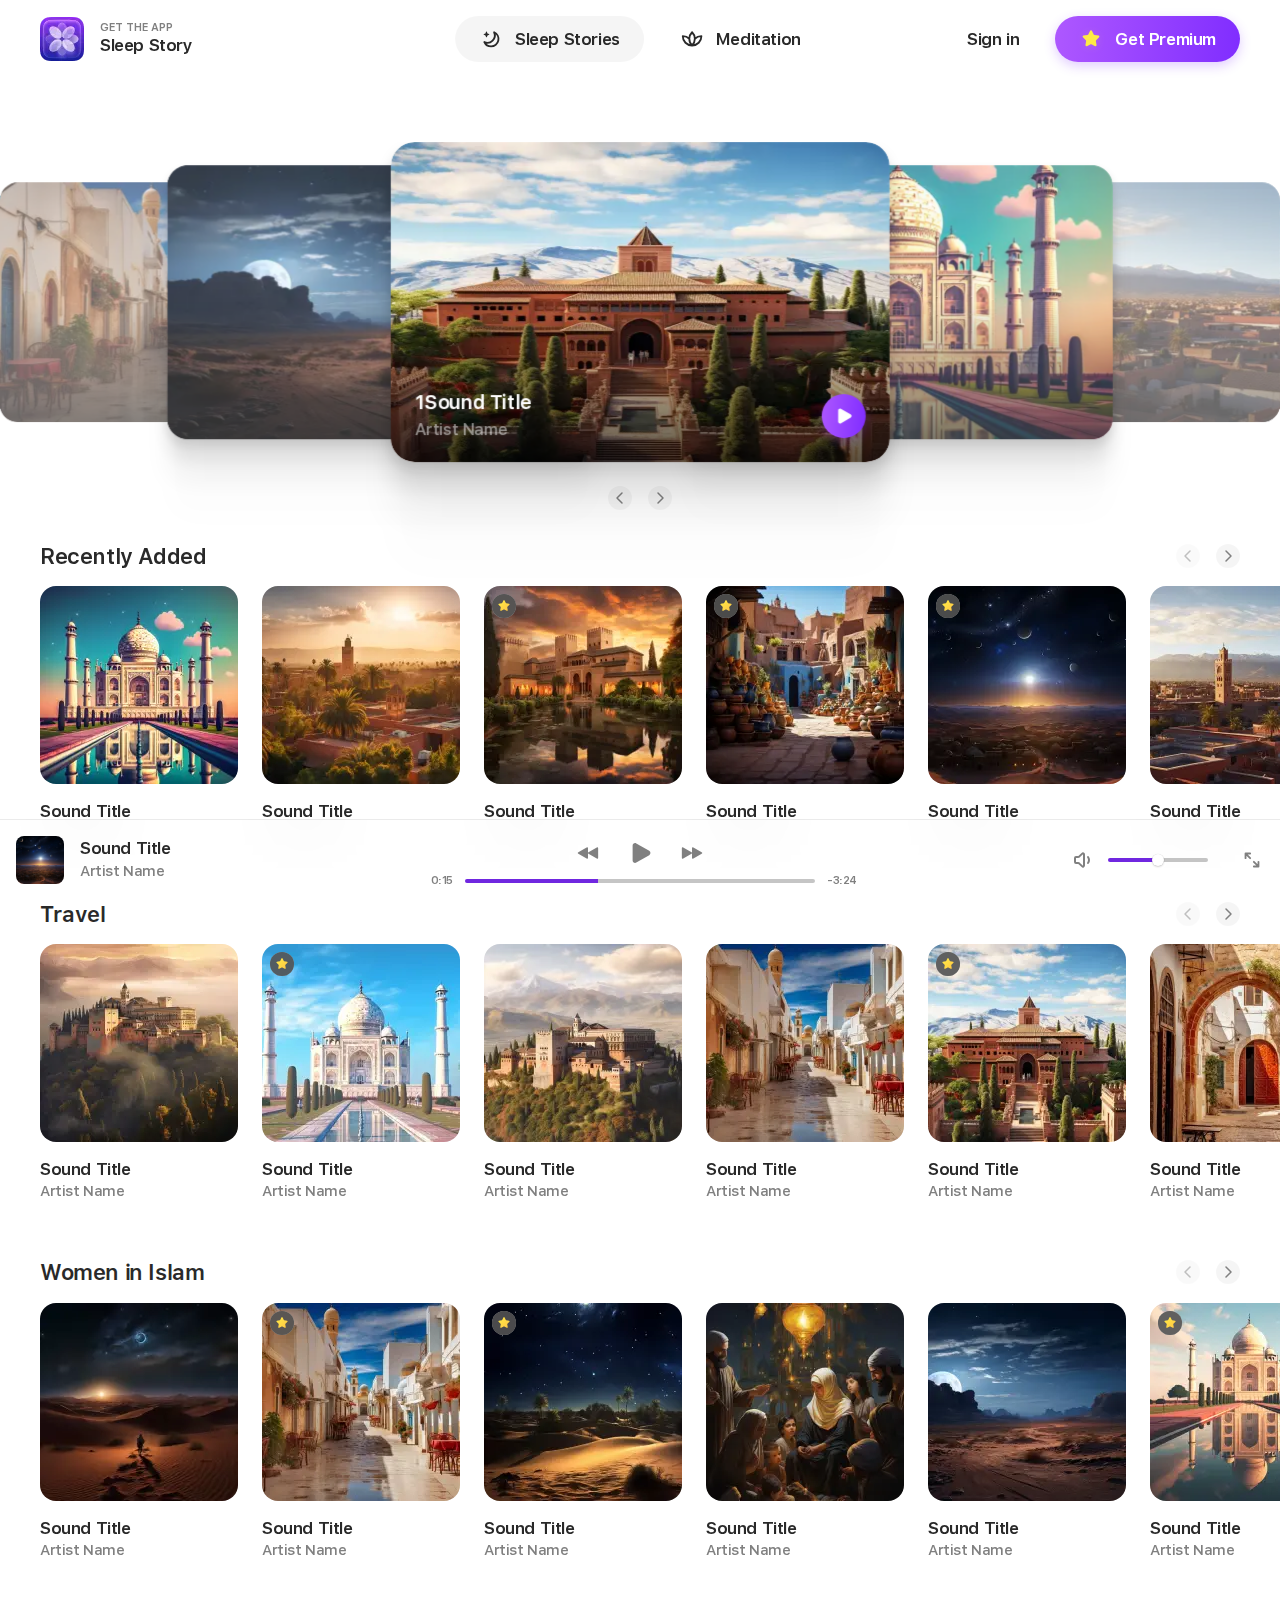
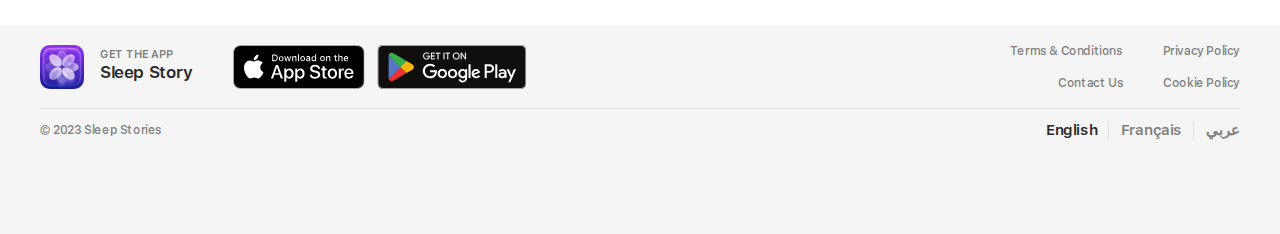
==== commit ad142d94: "fixes" ====
--- a/index.html
+++ b/index.html
@@ -25,7 +25,10 @@
   <body>
     <header class="header">
       <div class="container">
-        <div class="header__wrap"><a class="custom-logo" href="./index.html"><img src="images/app-icon.svg" alt="Sleep Stories Logo">
+        <div class="header__wrap"><a class="custom-logo" href="./index.html">
+            <picture class="picture">
+              <source srcset="images/logo.webp, images/logo@2x.webp 2x" type="image/webp"/><img src="images/logo.png" srcset="images/logo.png, images/logo@2x.png 2x" alt=""/>
+            </picture>
             <div class="custom-logo__info"><span class="custom-logo__tagline">Get the app</span><span class="custom-logo__title">Sleep Story</span></div></a>
           <nav class="menu"> 
             <ul class="menu__list list-reset">
@@ -39,7 +42,15 @@
                   </svg>Meditation</a></li>
             </ul>
           </nav>
-          <div class="user-nav"><a class="button" href="#signIn" data-signin>Sign in</a><a class="button button--accent" href="#premium" data-premium> <svg class="icon" width="24" height="24" viewBox="0 0 24 24" fill="none" xmlns="http://www.w3.org/2000/svg"><g filter="url(#b)" clip-path="url(#a)"><path d="M11.103 3.817a1 1 0 0 1 1.794 0l1.81 3.666a1 1 0 0 0 .752.548l4.046.587a1 1 0 0 1 .555 1.706l-2.928 2.854a1 1 0 0 0-.288.885l.691 4.03a1 1 0 0 1-1.45 1.054l-3.62-1.902a1 1 0 0 0-.93 0l-3.62 1.902a1 1 0 0 1-1.45-1.054l.69-4.03a1 1 0 0 0-.287-.885L3.94 10.324a1 1 0 0 1 .555-1.706l4.046-.587a1 1 0 0 0 .753-.548l1.81-3.666Z" fill="url(#c)"/></g><defs><linearGradient id="c" x1="4" y1="4" x2="20" y2="20" gradientUnits="userSpaceOnUse"><stop offset="100" stop-color="#FFEB45"/><stop offset="1" stop-color="#FFC545"/></linearGradient><clipPath id="a"><path fill="#fff" d="M0 0h24v24H0z"/></clipPath><filter id="b" x="-.363" y=".26" width="24.727" height="24.005" filterUnits="userSpaceOnUse" color-interpolation-filters="sRGB"><feFlood flood-opacity="0" result="BackgroundImageFix"/><feColorMatrix in="SourceAlpha" values="0 0 0 0 0 0 0 0 0 0 0 0 0 0 0 0 0 0 127 0" result="hardAlpha"/><feOffset dy="1"/><feGaussianBlur stdDeviation="2"/><feComposite in2="hardAlpha" operator="out"/><feColorMatrix values="0 0 0 0 1 0 0 0 0 0.921569 0 0 0 0 0.270588 0 0 0 0.16 0"/><feBlend in2="BackgroundImageFix" result="effect1_dropShadow_1001_6596"/><feBlend in="SourceGraphic" in2="effect1_dropShadow_1001_6596" result="shape"/></filter></defs></svg>Get Premium</a>
+          <div class="user-nav"><a class="button" href="#signIn" data-signin>Sign in</a><a class="button button--accent" href="#premium" data-premium> <svg class="icon" width="24" height="24" viewBox="0 0 18 18" fill="none" xmlns="http://www.w3.org/2000/svg">
+<path d="M8.32745 2.86274C8.60256 2.3053 9.39744 2.3053 9.67255 2.86274L11.0297 5.61261C11.1389 5.83396 11.3501 5.98739 11.5944 6.02289L14.6291 6.46385C15.2442 6.55324 15.4898 7.30922 15.0447 7.74312L12.8488 9.88359C12.672 10.0559 12.5914 10.3041 12.6331 10.5474L13.1515 13.5698C13.2566 14.1825 12.6135 14.6497 12.0633 14.3605L9.34901 12.9335C9.13051 12.8186 8.86949 12.8186 8.65099 12.9335L5.93672 14.3605C5.3865 14.6497 4.74342 14.1825 4.8485 13.5698L5.36688 10.5474C5.40861 10.3041 5.32795 10.0559 5.15119 9.88359L2.95529 7.74312C2.51015 7.30922 2.75578 6.55324 3.37095 6.46385L6.4056 6.02289C6.64989 5.98739 6.86106 5.83396 6.97031 5.61261L8.32745 2.86274Z" fill="url(#paint0_linear_1054_4385)"/>
+<defs>
+<linearGradient id="paint0_linear_1054_4385" x1="3" y1="3" x2="15" y2="15" gradientUnits="userSpaceOnUse">
+<stop offset="100" stop-color="#FFEB45"/>
+<stop offset="1" stop-color="#FFC545"/>
+</linearGradient>
+</defs>
+</svg>Get Premium</a>
             <div class="user-nav__button"> <span> </span></div>
             <div class="user-nav__wrap"> <a class="user-nav__link user-nav__menu user-nav__menu--active" href="#"> 
                 <div class="user-nav__icon">
@@ -52,7 +63,16 @@
                     <use xlink:href="images/sprites/main.stack.svg#image-meditation"></use>
                   </svg>
                 </div>Meditation</a><a class="user-nav__link" href="#premium" data-premium> 
-                <div class="user-nav__icon"><svg class="icon" width="24" height="24" viewBox="0 0 24 24" fill="none" xmlns="http://www.w3.org/2000/svg"><g filter="url(#b2)" clip-path="url(#a2)"><path d="M11.103 3.817a1 1 0 0 1 1.794 0l1.81 3.666a1 1 0 0 0 .752.548l4.046.587a1 1 0 0 1 .555 1.706l-2.928 2.854a1 1 0 0 0-.288.885l.691 4.03a1 1 0 0 1-1.45 1.054l-3.62-1.902a1 1 0 0 0-.93 0l-3.62 1.902a1 1 0 0 1-1.45-1.054l.69-4.03a1 1 0 0 0-.287-.885L3.94 10.324a1 1 0 0 1 .555-1.706l4.046-.587a1 1 0 0 0 .753-.548l1.81-3.666Z" fill="url(#c2)"/></g><defs><linearGradient id="c2" x1="4" y1="4" x2="20" y2="20" gradientUnits="userSpaceOnUse"><stop offset="100" stop-color="#FFEB45"/><stop offset="1" stop-color="#FFC545"/></linearGradient><clipPath id="a2"><path fill="#fff" d="M0 0h24v24H0z"/></clipPath><filter id="b2" x="-.363" y=".26" width="24.727" height="24.005" filterUnits="userSpaceOnUse" color-interpolation-filters="sRGB"><feFlood flood-opacity="0" result="BackgroundImageFix"/><feColorMatrix in="SourceAlpha" values="0 0 0 0 0 0 0 0 0 0 0 0 0 0 0 0 0 0 127 0" result="hardAlpha"/><feOffset dy="1"/><feGaussianBlur stdDeviation="2"/><feComposite in2="hardAlpha" operator="out"/><feColorMatrix values="0 0 0 0 1 0 0 0 0 0.921569 0 0 0 0 0.270588 0 0 0 0.16 0"/><feBlend in2="BackgroundImageFix" result="effect1_dropShadow_1001_6596"/><feBlend in="SourceGraphic" in2="effect1_dropShadow_1001_6596" result="shape"/></filter></defs></svg></div>Get Premium</a><a class="user-nav__link" href="#signIn"> 
+                <div class="user-nav__icon"><svg class="icon" width="24" height="24" viewBox="0 0 18 18" fill="none" xmlns="http://www.w3.org/2000/svg">
+<path d="M8.32745 2.86274C8.60256 2.3053 9.39744 2.3053 9.67255 2.86274L11.0297 5.61261C11.1389 5.83396 11.3501 5.98739 11.5944 6.02289L14.6291 6.46385C15.2442 6.55324 15.4898 7.30922 15.0447 7.74312L12.8488 9.88359C12.672 10.0559 12.5914 10.3041 12.6331 10.5474L13.1515 13.5698C13.2566 14.1825 12.6135 14.6497 12.0633 14.3605L9.34901 12.9335C9.13051 12.8186 8.86949 12.8186 8.65099 12.9335L5.93672 14.3605C5.3865 14.6497 4.74342 14.1825 4.8485 13.5698L5.36688 10.5474C5.40861 10.3041 5.32795 10.0559 5.15119 9.88359L2.95529 7.74312C2.51015 7.30922 2.75578 6.55324 3.37095 6.46385L6.4056 6.02289C6.64989 5.98739 6.86106 5.83396 6.97031 5.61261L8.32745 2.86274Z" fill="url(#paint10_linear_1054_4385)"/>
+<defs>
+<linearGradient id="paint10_linear_1054_4385" x1="3" y1="3" x2="15" y2="15" gradientUnits="userSpaceOnUse">
+<stop offset="100" stop-color="#FFEB45"/>
+<stop offset="1" stop-color="#FFC545"/>
+</linearGradient>
+</defs>
+</svg>
+                </div>Get Premium</a><a class="user-nav__link" href="#signIn"> 
                 <div class="user-nav__icon">
                   <svg class="icon" width="24" height="24" viewBox="0 0 24 24">
                     <use xlink:href="images/sprites/main.stack.svg#image-profile"></use>
@@ -490,7 +510,11 @@
           </svg>
         </div>
         <div class="popup__main"> 
-          <div class="popup__logo"><img src="images/app-icon.svg" alt="Sleep Stories Logo"></div>
+          <div class="popup__logo">
+            <picture class="picture">
+              <source srcset="images/logo.webp, images/logo@2x.webp 2x" type="image/webp"/><img src="images/logo.png" srcset="images/logo.png, images/logo@2x.png 2x" alt=""/>
+            </picture>
+          </div>
           <div class="popup__box"><span class="popup__title">Sign in</span>
             <div class="popup__info">
               <p>Sign into your account to listen on all devices</p>
@@ -515,7 +539,11 @@
           </svg>
         </div>
         <div class="popup__main"> 
-          <div class="popup__logo"><img src="images/app-icon.svg" alt="Sleep Stories Logo"></div>
+          <div class="popup__logo">
+            <picture class="picture">
+              <source srcset="images/logo.webp, images/logo@2x.webp 2x" type="image/webp"/><img src="images/logo.png" srcset="images/logo.png, images/logo@2x.png 2x" alt=""/>
+            </picture>
+          </div>
           <div class="popup__box signIn__step signIn__step--1"><span class="popup__title">Sign in with email</span>
             <div class="popup__info">
               <p>Sign into your account to listen on all devices</p>
@@ -546,7 +574,11 @@
           </svg>
         </div>
         <div class="popup__main"> 
-          <div class="popup__logo"><img src="images/app-icon.svg" alt="Sleep Stories Logo"></div>
+          <div class="popup__logo">
+            <picture class="picture">
+              <source srcset="images/logo.webp, images/logo@2x.webp 2x" type="image/webp"/><img src="images/logo.png" srcset="images/logo.png, images/logo@2x.png 2x" alt=""/>
+            </picture>
+          </div>
           <div class="popup__box"><span class="popup__title">Sign up</span>
             <div class="popup__info">
               <p>Create an account to listen on all devices</p>
@@ -571,7 +603,11 @@
           </svg>
         </div>
         <div class="popup__main"> 
-          <div class="popup__logo"><img src="images/app-icon.svg" alt="Sleep Stories Logo"></div>
+          <div class="popup__logo">
+            <picture class="picture">
+              <source srcset="images/logo.webp, images/logo@2x.webp 2x" type="image/webp"/><img src="images/logo.png" srcset="images/logo.png, images/logo@2x.png 2x" alt=""/>
+            </picture>
+          </div>
           <div class="popup__box"><span class="popup__title">Sign up with email</span>
             <div class="popup__info">
               <p>Create an account to listen on all devices</p>
@@ -757,16 +793,19 @@
     <footer class="footer">
       <div class="container">
         <div class="footer__main"> 
-          <div class="footer__logos"><a class="custom-logo custom-logo--mob" href="./index.html"><img src="images/app-icon.svg" alt="Sleep Stories Logo">
+          <div class="footer__logos"><a class="custom-logo custom-logo--mob" href="./index.html">
+              <picture class="picture">
+                <source srcset="images/logo.webp, images/logo@2x.webp 2x" type="image/webp"/><img src="images/logo.png" srcset="images/logo.png, images/logo@2x.png 2x" alt=""/>
+              </picture>
               <div class="custom-logo__info"><span class="custom-logo__tagline">Get the app</span><span class="custom-logo__title">Sleep Story</span></div></a>
             <div class="footer__apps"><a class="logo" href="#"><img src="images/appstore.svg" alt="App Store"></a><a class="logo" href="#"><img src="images/googleplay.svg" alt="Google Play"></a></div>
           </div>
           <nav class="footer__menu"> 
             <ul class="list-reset">
-              <li><a class="footer__link" href="#">Terms & Conditions</a></li>
-              <li><a class="footer__link" href="#">Privacy Policy</a></li>
-              <li><a class="footer__link" href="#">Contact Us</a></li>
-              <li><a class="footer__link" href="#">Cookie Policy</a></li>
+              <li><a class="footer__link" href="./single.html">Terms & Conditions</a></li>
+              <li><a class="footer__link" href="./single.html">Privacy Policy</a></li>
+              <li><a class="footer__link" href="./single.html">Contact Us</a></li>
+              <li><a class="footer__link" href="./single.html">Cookie Policy</a></li>
             </ul>
           </nav>
         </div>
--- a/css/main.min.css
+++ b/css/main.min.css
@@ -1,2 +1,2 @@
-@font-face{font-family:swiper-icons;src:url('data:application/font-woff;charset=utf-8;base64, [base64]//wADZ2x5ZgAAAywAAADMAAAD2MHtryVoZWFkAAABbAAAADAAAAA2E2+eoWhoZWEAAAGcAAAAHwAAACQC9gDzaG10eAAAAigAAAAZAAAArgJkABFsb2NhAAAC0AAAAFoAAABaFQAUGG1heHAAAAG8AAAAHwAAACAAcABAbmFtZQAAA/gAAAE5AAACXvFdBwlwb3N0AAAFNAAAAGIAAACE5s74hXjaY2BkYGAAYpf5Hu/j+W2+MnAzMYDAzaX6QjD6/4//Bxj5GA8AuRwMYGkAPywL13jaY2BkYGA88P8Agx4j+/8fQDYfA1AEBWgDAIB2BOoAeNpjYGRgYNBh4GdgYgABEMnIABJzYNADCQAACWgAsQB42mNgYfzCOIGBlYGB0YcxjYGBwR1Kf2WQZGhhYGBiYGVmgAFGBiQQkOaawtDAoMBQxXjg/wEGPcYDDA4wNUA2CCgwsAAAO4EL6gAAeNpj2M0gyAACqxgGNWBkZ2D4/wMA+xkDdgAAAHjaY2BgYGaAYBkGRgYQiAHyGMF8FgYHIM3DwMHABGQrMOgyWDLEM1T9/w8UBfEMgLzE////P/5//f/V/xv+r4eaAAeMbAxwIUYmIMHEgKYAYjUcsDAwsLKxc3BycfPw8jEQA/[base64]/uznmfPFBNODM2K7MTQ45YEAZqGP81AmGGcF3iPqOop0r1SPTaTbVkfUe4HXj97wYE+yNwWYxwWu4v1ugWHgo3S1XdZEVqWM7ET0cfnLGxWfkgR42o2PvWrDMBSFj/IHLaF0zKjRgdiVMwScNRAoWUoH78Y2icB/yIY09An6AH2Bdu/UB+yxopYshQiEvnvu0dURgDt8QeC8PDw7Fpji3fEA4z/PEJ6YOB5hKh4dj3EvXhxPqH/SKUY3rJ7srZ4FZnh1PMAtPhwP6fl2PMJMPDgeQ4rY8YT6Gzao0eAEA409DuggmTnFnOcSCiEiLMgxCiTI6Cq5DZUd3Qmp10vO0LaLTd2cjN4fOumlc7lUYbSQcZFkutRG7g6JKZKy0RmdLY680CDnEJ+UMkpFFe1RN7nxdVpXrC4aTtnaurOnYercZg2YVmLN/d/gczfEimrE/fs/bOuq29Zmn8tloORaXgZgGa78yO9/cnXm2BpaGvq25Dv9S4E9+5SIc9PqupJKhYFSSl47+Qcr1mYNAAAAeNptw0cKwkAAAMDZJA8Q7OUJvkLsPfZ6zFVERPy8qHh2YER+3i/BP83vIBLLySsoKimrqKqpa2hp6+jq6RsYGhmbmJqZSy0sraxtbO3sHRydnEMU4uR6yx7JJXveP7WrDycAAAAAAAH//wACeNpjYGRgYOABYhkgZgJCZgZNBkYGLQZtIJsFLMYAAAw3ALgAeNolizEKgDAQBCchRbC2sFER0YD6qVQiBCv/H9ezGI6Z5XBAw8CBK/m5iQQVauVbXLnOrMZv2oLdKFa8Pjuru2hJzGabmOSLzNMzvutpB3N42mNgZGBg4GKQYzBhYMxJLMlj4GBgAYow/P/PAJJhLM6sSoWKfWCAAwDAjgbRAAB42mNgYGBkAIIbCZo5IPrmUn0hGA0AO8EFTQAA');font-weight:400;font-style:normal}:root{--swiper-theme-color:#007aff}:host{position:relative;display:block;margin-left:auto;margin-right:auto;z-index:1}.swiper{margin-left:auto;margin-right:auto;position:relative;overflow:hidden;overflow:clip;list-style:none;padding:0;z-index:1;display:block}.swiper-vertical>.swiper-wrapper{flex-direction:column}.swiper-wrapper{position:relative;width:100%;height:100%;z-index:1;display:flex;transition-property:transform;transition-timing-function:var(--swiper-wrapper-transition-timing-function,initial);box-sizing:content-box}.swiper-android .swiper-slide,.swiper-ios .swiper-slide,.swiper-wrapper{transform:translate3d(0,0,0)}.swiper-horizontal{touch-action:pan-y}.swiper-vertical{touch-action:pan-x}.swiper-slide{flex-shrink:0;width:100%;height:100%;position:relative;transition-property:transform;display:block}.swiper-slide-invisible-blank{visibility:hidden}.swiper-autoheight,.swiper-autoheight .swiper-slide{height:auto}.swiper-autoheight .swiper-wrapper{align-items:flex-start;transition-property:transform,height}.swiper-backface-hidden .swiper-slide{transform:translateZ(0);-webkit-backface-visibility:hidden;backface-visibility:hidden}.swiper-3d.swiper-css-mode .swiper-wrapper{perspective:1200px}.swiper-3d .swiper-wrapper{transform-style:preserve-3d}.swiper-3d{perspective:1200px}.swiper-3d .swiper-cube-shadow,.swiper-3d .swiper-slide{transform-style:preserve-3d}.swiper-css-mode>.swiper-wrapper{overflow:auto;scrollbar-width:none;-ms-overflow-style:none}.swiper-css-mode>.swiper-wrapper::-webkit-scrollbar{display:none}.swiper-css-mode>.swiper-wrapper>.swiper-slide{scroll-snap-align:start start}.swiper-css-mode.swiper-horizontal>.swiper-wrapper{scroll-snap-type:x mandatory}.swiper-css-mode.swiper-vertical>.swiper-wrapper{scroll-snap-type:y mandatory}.swiper-css-mode.swiper-free-mode>.swiper-wrapper{scroll-snap-type:none}.swiper-css-mode.swiper-free-mode>.swiper-wrapper>.swiper-slide{scroll-snap-align:none}.swiper-css-mode.swiper-centered>.swiper-wrapper::before{content:'';flex-shrink:0;order:9999}.swiper-css-mode.swiper-centered>.swiper-wrapper>.swiper-slide{scroll-snap-align:center center;scroll-snap-stop:always}.swiper-css-mode.swiper-centered.swiper-horizontal>.swiper-wrapper>.swiper-slide:first-child{margin-inline-start:var(--swiper-centered-offset-before)}.swiper-css-mode.swiper-centered.swiper-horizontal>.swiper-wrapper::before{height:100%;min-height:1px;width:var(--swiper-centered-offset-after)}.swiper-css-mode.swiper-centered.swiper-vertical>.swiper-wrapper>.swiper-slide:first-child{margin-block-start:var(--swiper-centered-offset-before)}.swiper-css-mode.swiper-centered.swiper-vertical>.swiper-wrapper::before{width:100%;min-width:1px;height:var(--swiper-centered-offset-after)}.swiper-3d .swiper-slide-shadow,.swiper-3d .swiper-slide-shadow-bottom,.swiper-3d .swiper-slide-shadow-left,.swiper-3d .swiper-slide-shadow-right,.swiper-3d .swiper-slide-shadow-top{position:absolute;left:0;top:0;width:100%;height:100%;pointer-events:none;z-index:10}.swiper-3d .swiper-slide-shadow{background:rgba(0,0,0,.15)}.swiper-3d .swiper-slide-shadow-left{background-image:linear-gradient(to left,rgba(0,0,0,.5),rgba(0,0,0,0))}.swiper-3d .swiper-slide-shadow-right{background-image:linear-gradient(to right,rgba(0,0,0,.5),rgba(0,0,0,0))}.swiper-3d .swiper-slide-shadow-top{background-image:linear-gradient(to top,rgba(0,0,0,.5),rgba(0,0,0,0))}.swiper-3d .swiper-slide-shadow-bottom{background-image:linear-gradient(to bottom,rgba(0,0,0,.5),rgba(0,0,0,0))}.swiper-lazy-preloader{width:42px;height:42px;position:absolute;left:50%;top:50%;margin-left:-21px;margin-top:-21px;z-index:10;transform-origin:50%;box-sizing:border-box;border:4px solid var(--swiper-preloader-color,var(--swiper-theme-color));border-radius:50%;border-top-color:transparent}.swiper-watch-progress .swiper-slide-visible .swiper-lazy-preloader,.swiper:not(.swiper-watch-progress) .swiper-lazy-preloader{animation:swiper-preloader-spin 1s infinite linear}.swiper-lazy-preloader-white{--swiper-preloader-color:#fff}.swiper-lazy-preloader-black{--swiper-preloader-color:#000}@keyframes swiper-preloader-spin{0%{transform:rotate(0)}100%{transform:rotate(360deg)}}html{line-height:1.15;-webkit-text-size-adjust:100%}body{margin:0}main{display:block}h1{font-size:2em;margin:.67em 0}hr{box-sizing:content-box;height:0;overflow:visible}pre{font-family:monospace,monospace;font-size:1em}a{background-color:transparent}abbr[title]{border-bottom:none;text-decoration:underline;-webkit-text-decoration:underline dotted;text-decoration:underline dotted}b,strong{font-weight:bolder}code,kbd,samp{font-family:monospace,monospace;font-size:1em}small{font-size:80%}sub,sup{font-size:75%;line-height:0;position:relative;vertical-align:baseline}sub{bottom:-.25em}sup{top:-.5em}img{border-style:none}button,input,optgroup,select,textarea{font-family:inherit;font-size:100%;line-height:1.15;outline:0;margin:0}button,input{overflow:visible}button,select{text-transform:none}[type=button],[type=reset],[type=submit],button{-webkit-appearance:button}[type=button]::-moz-focus-inner,[type=reset]::-moz-focus-inner,[type=submit]::-moz-focus-inner,button::-moz-focus-inner{border-style:none;padding:0}[type=button]:-moz-focusring,[type=reset]:-moz-focusring,[type=submit]:-moz-focusring,button:-moz-focusring{outline:1px dotted ButtonText}fieldset{padding:.35em .75em .625em}legend{box-sizing:border-box;color:inherit;display:table;max-width:100%;padding:0;white-space:normal}progress{vertical-align:baseline}textarea{overflow:auto}[type=checkbox],[type=radio]{box-sizing:border-box;padding:0}[type=number]::-webkit-inner-spin-button,[type=number]::-webkit-outer-spin-button{height:auto}[type=search]{-webkit-appearance:textfield;outline-offset:-2px}[type=search]::-webkit-search-decoration{-webkit-appearance:none}::-webkit-file-upload-button{-webkit-appearance:button;font:inherit}details{display:block}summary{display:list-item}template{display:none}[hidden]{display:none}@font-face{font-family:SFProDisplay;font-display:swap;font-weight:500;src:url(../fonts/SFProDisplay-Medium.woff2) format("woff2"),url(../fonts/SFProDisplay-Medium.woff) format("woff")}@font-face{font-family:SFProDisplay;font-display:swap;font-weight:600;src:url(../fonts/SFProDisplay-SemiBold.woff2) format("woff2"),url(../fonts/SFProDisplay-SemiBold.woff) format("woff")}.svg-image-angle,.svg-image-apple-logo,.svg-image-color-tick,.svg-image-cross,.svg-image-expand,.svg-image-google-logo,.svg-image-meditation,.svg-image-moon,.svg-image-options,.svg-image-pause,.svg-image-pause-white,.svg-image-play,.svg-image-play-next,.svg-image-play-prev,.svg-image-play-white,.svg-image-profile,.svg-image-radio-icon,.svg-image-star,.svg-image-tick,.svg-image-volume{background:url(../images/sprites/main.svg) no-repeat}.svg-image-angle{background-position:93.75% 41.1764705882%;background-size:811.1111111111% auto;width:18px}.svg-image-angle:before{content:"";display:block;font-size:0;line-height:0;padding-top:100%}.svg-image-angle-dims{width:18px;height:18px}.svg-image-apple-logo{background-position:28.3333333333% 36.170212766%;background-size:561.5384615385% auto;width:26px}.svg-image-apple-logo:before{content:"";display:block;font-size:0;line-height:0;padding-top:100%}.svg-image-apple-logo-dims{width:26px;height:26px}.svg-image-color-tick{background-position:56.6666666667% 0;background-size:561.5384615385% auto;width:26px}.svg-image-color-tick:before{content:"";display:block;font-size:0;line-height:0;padding-top:100%}.svg-image-color-tick-dims{width:26px;height:26px}.svg-image-cross{background-position:93.75% 58.8235294118%;background-size:811.1111111111% auto;width:18px}.svg-image-cross:before{content:"";display:block;font-size:0;line-height:0;padding-top:100%}.svg-image-cross-dims{width:18px;height:18px}.svg-image-expand{background-position:56.6666666667% 27.6595744681%;background-size:561.5384615385% auto;width:26px}.svg-image-expand:before{content:"";display:block;font-size:0;line-height:0;padding-top:100%}.svg-image-expand-dims{width:26px;height:26px}.svg-image-google-logo{background-position:0 72.3404255319%;background-size:561.5384615385% auto;width:26px}.svg-image-google-logo:before{content:"";display:block;font-size:0;line-height:0;padding-top:100%}.svg-image-google-logo-dims{width:26px;height:26px}.svg-image-meditation{background-position:21.6666666667% 72.3404255319%;background-size:561.5384615385% auto;width:26px}.svg-image-meditation:before{content:"";display:block;font-size:0;line-height:0;padding-top:100%}.svg-image-meditation-dims{width:26px;height:26px}.svg-image-moon{background-position:43.3333333333% 72.3404255319%;background-size:561.5384615385% auto;width:26px}.svg-image-moon:before{content:"";display:block;font-size:0;line-height:0;padding-top:100%}.svg-image-moon-dims{width:26px;height:26px}.svg-image-options{background-position:0 0;background-size:429.4117647059% auto;width:34px}.svg-image-options:before{content:"";display:block;font-size:0;line-height:0;padding-top:100%}.svg-image-options-dims{width:34px;height:34px}.svg-image-pause{background-position:30.3571428571% 0;background-size:429.4117647059% auto;width:34px}.svg-image-pause:before{content:"";display:block;font-size:0;line-height:0;padding-top:100%}.svg-image-pause-dims{width:34px;height:34px}.svg-image-pause-white{background-position:0 39.5348837209%;background-size:429.4117647059% auto;width:34px}.svg-image-pause-white:before{content:"";display:block;font-size:0;line-height:0;padding-top:100%}.svg-image-pause-white-dims{width:34px;height:34px}.svg-image-play{background-position:78.3333333333% 0;background-size:561.5384615385% auto;width:26px}.svg-image-play:before{content:"";display:block;font-size:0;line-height:0;padding-top:100%}.svg-image-play-dims{width:26px;height:26px}.svg-image-play-next{background-position:78.3333333333% 27.6595744681%;background-size:561.5384615385% auto;width:26px}.svg-image-play-next:before{content:"";display:block;font-size:0;line-height:0;padding-top:100%}.svg-image-play-next-dims{width:26px;height:26px}.svg-image-play-prev{background-position:78.3333333333% 55.3191489362%;background-size:561.5384615385% auto;width:26px}.svg-image-play-prev:before{content:"";display:block;font-size:0;line-height:0;padding-top:100%}.svg-image-play-prev-dims{width:26px;height:26px}.svg-image-play-white{background-position:0 100%;background-size:561.5384615385% auto;width:26px}.svg-image-play-white:before{content:"";display:block;font-size:0;line-height:0;padding-top:100%}.svg-image-play-white-dims{width:26px;height:26px}.svg-image-profile{background-position:21.6666666667% 100%;background-size:561.5384615385% auto;width:26px}.svg-image-profile:before{content:"";display:block;font-size:0;line-height:0;padding-top:100%}.svg-image-profile-dims{width:26px;height:26px}.svg-image-radio-icon{background-position:43.3333333333% 100%;background-size:561.5384615385% auto;width:26px}.svg-image-radio-icon:before{content:"";display:block;font-size:0;line-height:0;padding-top:100%}.svg-image-radio-icon-dims{width:26px;height:26px}.svg-image-star{background-position:65% 100%;background-size:561.5384615385% auto;width:26px}.svg-image-star:before{content:"";display:block;font-size:0;line-height:0;padding-top:100%}.svg-image-star-dims{width:26px;height:26px}.svg-image-tick{background-position:96.7741935484% 25%;background-size:663.6363636364% auto;width:22px}.svg-image-tick:before{content:"";display:block;font-size:0;line-height:0;padding-top:72.7272727273%}.svg-image-tick-dims{width:22px;height:16px}.svg-image-volume{background-position:100% 0;background-size:561.5384615385% auto;width:26px}.svg-image-volume:before{content:"";display:block;font-size:0;line-height:0;padding-top:100%}.svg-image-volume-dims{width:26px;height:26px}.image-by-height{width:auto}.image-by-height:before{content:none}.image-by-height>svg{height:inherit}.image-by-height>img{height:inherit!important;vertical-align:top!important;margin:0!important;padding:0!important;max-width:none!important;max-height:none!important;border:0!important;opacity:0!important}*,::after,::before{box-sizing:border-box}html{scroll-padding-top:78px}@media (max-width:767px){html{scroll-padding-top:134px}}body{display:-webkit-flex;display:-ms-flexbox;display:flex;-webkit-flex-direction:column;-ms-flex-direction:column;flex-direction:column;width:100%;height:100%;min-height:100vh;padding-top:78px;padding-bottom:81px;background-color:var(--base);font-family:SFProDisplay,Helvetice,sans-serif;font-size:15px;font-weight:500;line-height:1.33;letter-spacing:-.4px;color:var(--light-text);font-feature-settings:"clig" off,"liga" off;-webkit-font-smoothing:antialiased;-moz-osx-font-smoothing:grayscale}@media (max-width:767px){body{padding-top:134px}}body.lock{overflow:hidden}body.overlay{overflow:hidden;position:relative}body.overlay::before{content:"";background-color:rgba(0,0,0,.8);position:absolute;left:0;right:0;top:0;bottom:0;z-index:90}.main{-webkit-flex-grow:1;-ms-flex-positive:1;flex-grow:1;overflow-x:hidden;padding:64px 0}@media (max-width:1023px){.main{padding:40px 0 56px}}@media (max-width:767px){.main{padding:20px 0 40px}}.container{width:100%;max-width:1392px;margin:0 auto;padding:0 40px}@media (max-width:1023px){.container{padding:0 24px}}@media (max-width:767px){.container{padding:0 20px}}.logo{display:block;transition:opacity .2s cubic-bezier(.25,.1,.25,1),background-color .2s cubic-bezier(.25,.1,.25,1),-webkit-transform .15s cubic-bezier(.25,.1,.25,1);transition:transform .15s cubic-bezier(.25,.1,.25,1),opacity .2s cubic-bezier(.25,.1,.25,1),background-color .2s cubic-bezier(.25,.1,.25,1);transition:transform .15s cubic-bezier(.25,.1,.25,1),opacity .2s cubic-bezier(.25,.1,.25,1),background-color .2s cubic-bezier(.25,.1,.25,1),-webkit-transform .15s cubic-bezier(.25,.1,.25,1)}.logo:active{-webkit-transform:scale(.95);transform:scale(.95)}.logo:hover{opacity:.8}.logo img{display:block;height:100%;-o-object-fit:contain;object-fit:contain}.custom-logo{display:-webkit-flex;display:-ms-flexbox;display:flex;-webkit-align-items:center;-ms-flex-align:center;align-items:center;text-decoration:none;color:inherit;transition:opacity .2s cubic-bezier(.25,.1,.25,1),background-color .2s cubic-bezier(.25,.1,.25,1),-webkit-transform .15s cubic-bezier(.25,.1,.25,1);transition:transform .15s cubic-bezier(.25,.1,.25,1),opacity .2s cubic-bezier(.25,.1,.25,1),background-color .2s cubic-bezier(.25,.1,.25,1);transition:transform .15s cubic-bezier(.25,.1,.25,1),opacity .2s cubic-bezier(.25,.1,.25,1),background-color .2s cubic-bezier(.25,.1,.25,1),-webkit-transform .15s cubic-bezier(.25,.1,.25,1)}.custom-logo:active{-webkit-transform:scale(.95);transform:scale(.95)}.custom-logo:hover{opacity:.8}.custom-logo img{display:block;height:44px;-o-object-fit:contain;object-fit:contain;margin-right:16px}.custom-logo__info{font-weight:600}.custom-logo__tagline{display:block;font-size:11px;line-height:1.18;text-transform:uppercase;letter-spacing:0}.custom-logo__title{display:block;font-size:17px;line-height:1.29;color:var(--dark-text)}@media (max-width:767px){.custom-logo--mob{display:block}}@media (max-width:767px){.custom-logo--mob img{margin:0 auto 16px}}@media (max-width:767px){.custom-logo--mob .custom-logo__info{text-align:center}}.list-reset{list-style:none;padding:0;margin:0}.h1,.h2,.h3,.h4,.h5,.h6,h1,h2,h3,h4,h5,h6{display:block;margin:0}.button{display:-webkit-inline-flex;display:-ms-inline-flexbox;display:inline-flex;-webkit-align-items:center;-ms-flex-align:center;align-items:center;padding:11px 24px;border:none;border-radius:24px;font-size:17px;font-weight:600;line-height:1.3;color:var(--dark-text);text-align:center;text-decoration:none;cursor:pointer;transition:opacity .2s cubic-bezier(.25,.1,.25,1),background-color .2s cubic-bezier(.25,.1,.25,1),-webkit-transform .15s cubic-bezier(.25,.1,.25,1);transition:transform .15s cubic-bezier(.25,.1,.25,1),opacity .2s cubic-bezier(.25,.1,.25,1),background-color .2s cubic-bezier(.25,.1,.25,1);transition:transform .15s cubic-bezier(.25,.1,.25,1),opacity .2s cubic-bezier(.25,.1,.25,1),background-color .2s cubic-bezier(.25,.1,.25,1),-webkit-transform .15s cubic-bezier(.25,.1,.25,1)}.button:active{-webkit-transform:scale(.95);transform:scale(.95)}.button .icon{margin-right:12px}.button--active,.button:hover{background-color:var(--light-bg)}.button--accent{background-image:linear-gradient(95deg,#ae58ff 0,#802dff 100%);box-shadow:0 4px 12px 0 rgba(128,45,255,.24);color:#fff}.button--accent:hover{opacity:.8}.button--apple{background-color:#000;color:var(--base)}.button--apple:hover{background-color:#000;opacity:.8}@media (prefers-color-scheme:dark){.button--apple{background-color:#fff}.button--apple:hover{background-color:#fff}}.button--google{background-color:#fff;position:relative}.button--google::before{content:"";width:100%;height:100%;border-radius:inherit;border:2px solid var(--stroke);position:absolute;left:0;top:0}@media (prefers-color-scheme:dark){.button--google{background-color:#fff;color:var(--base)}.button--google::before{display:none}.button--google:hover{background-color:#fff;opacity:.8}}.button--red{background-color:var(--error);box-shadow:0 4px 12px 0 rgba(242,0,41,.24);color:#fff}.button--red:hover{background-color:var(--error)}.arrows{display:-webkit-flex;display:-ms-flexbox;display:flex;-webkit-align-items:center;-ms-flex-align:center;align-items:center}.arrows__item{display:-webkit-flex;display:-ms-flexbox;display:flex;-webkit-align-items:center;-ms-flex-align:center;align-items:center;-webkit-justify-content:center;-ms-flex-pack:center;justify-content:center;width:24px;height:24px;border-radius:50%;background-color:var(--light-bg);cursor:pointer;transition:opacity .2s cubic-bezier(.25,.1,.25,1),background-color .2s cubic-bezier(.25,.1,.25,1),-webkit-transform .15s cubic-bezier(.25,.1,.25,1);transition:transform .15s cubic-bezier(.25,.1,.25,1),opacity .2s cubic-bezier(.25,.1,.25,1),background-color .2s cubic-bezier(.25,.1,.25,1);transition:transform .15s cubic-bezier(.25,.1,.25,1),opacity .2s cubic-bezier(.25,.1,.25,1),background-color .2s cubic-bezier(.25,.1,.25,1),-webkit-transform .15s cubic-bezier(.25,.1,.25,1)}.arrows__item:active{-webkit-transform:scale(.95);transform:scale(.95)}.arrows__item:hover{opacity:.8}.arrows__item--prev .icon{-webkit-transform:scale(-1,1);transform:scale(-1,1)}.arrows__item:not(:last-child){margin-right:16px}.arrows__item.swiper-button-disabled{opacity:.5}.arrows__item .icon{width:18px;height:18px}.hidden{display:none}.user-nav{display:-webkit-flex;display:-ms-flexbox;display:flex;-webkit-align-items:center;-ms-flex-align:center;align-items:center;position:relative}.user-nav>:not(:last-child){margin-right:12px}@media (max-width:1023px){.user-nav>:not(:last-child){margin-right:24px}}@media (max-width:1023px){.user-nav .button[data-signin]{display:none}}@media (min-width:1024px){.user-nav .button[data-premium]{margin-right:0}}@media (max-width:767px){.user-nav .button[data-premium]{display:none}}.user-nav__button{display:none;-webkit-flex-shrink:0;-ms-flex-negative:0;flex-shrink:0;width:44px;height:44px;border-radius:50%;background-color:var(--light-bg);color:var(--light-text);position:relative;cursor:pointer}@media (max-width:1023px){.user-nav__button{display:block;margin-right:0!important}}.user-nav__button span,.user-nav__button::after,.user-nav__button::before{content:"";width:14px;height:2px;border-radius:4px;background-color:currentColor;position:absolute;top:50%;left:50%;-webkit-transform:translate(-50%,-50%);transform:translate(-50%,-50%)}.user-nav__button::before{top:calc(50% - 5px)}.user-nav__button::after{top:calc(50% + 5px)}.user-nav__wrap{display:none;-webkit-flex-shrink:0;-ms-flex-negative:0;flex-shrink:0;width:280px;padding:0 16px;border-radius:16px;background-color:#fff;box-shadow:0 4px 12px 0 rgba(0,0,0,.12);position:absolute;right:0;bottom:-16px;-webkit-transform:translateY(100%);transform:translateY(100%);opacity:0;visibility:hidden}@media (prefers-color-scheme:dark){.user-nav__wrap{background-color:#242428}}@media (max-width:1023px){.user-nav__wrap{display:block}}@media (max-width:767px){.user-nav__wrap{width:250px}}.user-nav__link{display:-webkit-flex;display:-ms-flexbox;display:flex;-webkit-align-items:center;-ms-flex-align:center;align-items:center;padding:16px 0;font-size:17px;font-weight:600;line-height:1.3;color:var(--dark-text);text-decoration:none}.user-nav__link:not(:last-child){border-bottom:1px solid var(--light-stroke)}.user-nav__link[data-premium]{display:none}@media (max-width:767px){.user-nav__link[data-premium]{display:-webkit-flex;display:-ms-flexbox;display:flex}}.user-nav__menu{display:none;padding-right:40px}@media (min-width:768px) and (max-width:1023px){.user-nav__menu{display:-webkit-flex;display:-ms-flexbox;display:flex}}.user-nav__menu--active{color:var(--accent);position:relative}.user-nav__menu--active::after{content:"";width:24px;height:24px;background-image:url(../images/sprites/main.stack.svg#image-color-tick);background-repeat:no-repeat;background-position:center;background-size:24px;position:absolute;right:0;top:50%;-webkit-transform:translateY(-50%);transform:translateY(-50%)}.user-nav__icon{-webkit-flex-shrink:0;-ms-flex-negative:0;flex-shrink:0;width:24px;height:24px;margin-right:12px}.user-nav__icon .icon,.user-nav__icon img{display:block;width:100%;height:100%}.user-nav__icon img{border-radius:50%;-o-object-fit:cover;object-fit:cover}.user-nav--active .user-nav__button{color:var(--dark-text)}.user-nav--active .user-nav__button::before{width:16px;top:50%;-webkit-transform:translate(-50%,-50%) rotate(45deg);transform:translate(-50%,-50%) rotate(45deg)}.user-nav--active .user-nav__button::after{width:16px;top:50%;-webkit-transform:translate(-50%,-50%) rotate(-45deg);transform:translate(-50%,-50%) rotate(-45deg)}.user-nav--active .user-nav__button span{display:none}.user-nav--active .user-nav__wrap{opacity:1;visibility:visible}.user{width:44px;height:44px;padding:6px;overflow:hidden}@media (max-width:1023px){.user{display:none}}.user img{display:block;width:100%;height:100%;border-radius:50%;-o-object-fit:cover;object-fit:cover}.header{padding:16px 0;position:fixed;top:0;left:0;right:0;z-index:70;transition:-webkit-transform .4s cubic-bezier(.25,.1,.25,1);transition:transform .4s cubic-bezier(.25,.1,.25,1);transition:transform .4s cubic-bezier(.25,.1,.25,1),-webkit-transform .4s cubic-bezier(.25,.1,.25,1)}@media (max-width:767px){.header{padding:8px 0}}.header--sticky{background-color:rgba(255,255,255,.75);border-bottom:.33px solid var(--light-stroke);-webkit-backdrop-filter:blur(25px);backdrop-filter:blur(25px)}@media (prefers-color-scheme:dark){.header--sticky{background-color:rgba(25,25,29,.8)}}@media (max-width:767px){.header--sticky{-webkit-transform:translateY(-64px);transform:translateY(-64px)}}.header__wrap{display:-webkit-flex;display:-ms-flexbox;display:flex;-webkit-align-items:center;-ms-flex-align:center;align-items:center;-webkit-justify-content:space-between;-ms-flex-pack:justify;justify-content:space-between}@media (max-width:767px){.header__wrap{-webkit-flex-wrap:wrap;-ms-flex-wrap:wrap;flex-wrap:wrap}}@media (min-width:1024px){.menu{position:absolute;left:50%;top:50%;-webkit-transform:translate(-50%,-50%);transform:translate(-50%,-50%)}}@media (min-width:768px) and (max-width:1023px){.menu{display:none}}@media (max-width:767px){.menu{-webkit-order:99;-ms-flex-order:99;order:99;width:100%;padding:4px;border-radius:50px;background-color:var(--light-bg);margin-top:20px}}.menu__list{display:-webkit-flex;display:-ms-flexbox;display:flex;-webkit-align-items:center;-ms-flex-align:center;align-items:center}@media (max-width:767px){.menu__list{width:100%}}@media (max-width:767px){.menu__item{-webkit-flex-grow:1;-ms-flex-positive:1;flex-grow:1}}.menu__item:not(:last-child){margin-right:12px}@media (max-width:479px){.menu__item:not(:last-child){margin-right:0}}@media (max-width:767px){.menu .button{width:100%;-webkit-justify-content:center;-ms-flex-pack:center;justify-content:center;color:var(--light-text)}}@media (max-width:479px){.menu .button{padding:8px 12px;font-size:15px}.menu .button .icon{margin-right:8px}}@media (max-width:767px){.menu .button--active{background-color:var(--base);box-shadow:0 2px 8px 0 rgba(0,0,0,.08);color:var(--dark-text)}}.footer{background-color:var(--light-bg)}.footer__main{display:-webkit-flex;display:-ms-flexbox;display:flex;-webkit-justify-content:space-between;-ms-flex-pack:justify;justify-content:space-between;padding:16px 0}@media (max-width:1023px){.footer__main{display:block;padding:20px 0}}@media (max-width:767px){.footer__main{padding-bottom:24px}}.footer__logos{display:-webkit-flex;display:-ms-flexbox;display:flex;margin-right:32px}@media (max-width:1023px){.footer__logos{-webkit-justify-content:center;-ms-flex-pack:center;justify-content:center;margin:0 auto 20px}}@media (max-width:767px){.footer__logos{-webkit-flex-wrap:wrap;-ms-flex-wrap:wrap;flex-wrap:wrap;margin-bottom:24px}}.footer__logos .custom-logo{margin-right:40px}@media (max-width:767px){.footer__logos .custom-logo{width:100%;margin-right:0;margin-bottom:16px}}.footer__apps{display:-webkit-flex;display:-ms-flexbox;display:flex;-webkit-align-items:center;-ms-flex-align:center;align-items:center}.footer__apps .logo:not(:last-child){margin-right:12px}.footer__menu{max-width:260px;text-align:right}@media (max-width:1023px){.footer__menu{max-width:none;text-align:left}}.footer__menu ul{display:-webkit-flex;display:-ms-flexbox;display:flex;-webkit-flex-wrap:wrap;-ms-flex-wrap:wrap;flex-wrap:wrap;-webkit-justify-content:flex-end;-ms-flex-pack:end;justify-content:flex-end;margin-bottom:-12px}@media (max-width:1023px){.footer__menu ul{-webkit-justify-content:center;-ms-flex-pack:center;justify-content:center}}@media (max-width:767px){.footer__menu ul{display:block;margin-bottom:0}}.footer__menu li{margin-bottom:12px}@media (max-width:767px){.footer__menu li{margin-bottom:0}}.footer__menu li:nth-child(2n+1){padding-right:40px}@media (max-width:1023px){.footer__menu li:nth-child(2n+1){padding-right:0}}@media (max-width:1023px){.footer__menu li:not(:last-child){margin-right:24px}}@media (max-width:767px){.footer__menu li:not(:last-child){margin-right:0;margin-bottom:16px}}.footer__link{font-size:12px;color:inherit;text-decoration:none;transition:opacity .2s cubic-bezier(.25,.1,.25,1),background-color .2s cubic-bezier(.25,.1,.25,1),-webkit-transform .15s cubic-bezier(.25,.1,.25,1);transition:transform .15s cubic-bezier(.25,.1,.25,1),opacity .2s cubic-bezier(.25,.1,.25,1),background-color .2s cubic-bezier(.25,.1,.25,1);transition:transform .15s cubic-bezier(.25,.1,.25,1),opacity .2s cubic-bezier(.25,.1,.25,1),background-color .2s cubic-bezier(.25,.1,.25,1),-webkit-transform .15s cubic-bezier(.25,.1,.25,1)}.footer__link:hover{opacity:.8}@media (max-width:1023px){.footer__link{font-size:15px}}@media (max-width:767px){.footer__link{display:block;text-align:center}}.footer__bottom{display:-webkit-flex;display:-ms-flexbox;display:flex;-webkit-align-items:center;-ms-flex-align:center;align-items:center;-webkit-justify-content:space-between;-ms-flex-pack:justify;justify-content:space-between;padding:12px 0;border-top:1px solid var(--light-stroke)}@media (max-width:1023px){.footer__bottom{padding:14px 0}}@media (max-width:767px){.footer__bottom{-webkit-flex-direction:column;-ms-flex-direction:column;flex-direction:column;padding:20px 0 12px}}.footer__copy{display:inline-block;font-size:12px;margin-right:32px}@media (max-width:767px){.footer__copy{-webkit-order:99;-ms-flex-order:99;order:99;margin-right:0;margin-top:16px}}.footer__langs{display:-webkit-flex;display:-ms-flexbox;display:flex;-webkit-align-items:center;-ms-flex-align:center;align-items:center}.footer__langs li{position:relative}.footer__langs li:not(:last-child){margin-right:24px}.footer__langs li:not(:last-child)::after{content:"";width:1px;height:100%;background-color:var(--light-stroke);position:absolute;top:0;right:-12px}.footer__lang{font-weight:600;text-decoration:none;color:inherit;transition:opacity .2s cubic-bezier(.25,.1,.25,1),background-color .2s cubic-bezier(.25,.1,.25,1),-webkit-transform .15s cubic-bezier(.25,.1,.25,1);transition:transform .15s cubic-bezier(.25,.1,.25,1),opacity .2s cubic-bezier(.25,.1,.25,1),background-color .2s cubic-bezier(.25,.1,.25,1);transition:transform .15s cubic-bezier(.25,.1,.25,1),opacity .2s cubic-bezier(.25,.1,.25,1),background-color .2s cubic-bezier(.25,.1,.25,1),-webkit-transform .15s cubic-bezier(.25,.1,.25,1)}.footer__lang:hover{opacity:.8}.footer__lang--active{color:var(--dark-text)}.card__media{width:198px;height:198px;border-radius:16px;margin-bottom:16px;position:relative;overflow:hidden;cursor:pointer}@media (max-width:1023px){.card__media{width:160px;height:160px}}.card__media img{display:block;width:100%;height:100%;-o-object-fit:cover;object-fit:cover}.card__media::before{content:"";width:100%;height:100%;background-color:rgba(0,0,0,.16);position:absolute;left:0;top:0;opacity:0;transition:opacity .25s cubic-bezier(.25,.1,.25,1)}.card__media:active .card__control{-webkit-transform:scale(.95);transform:scale(.95)}.card__media:hover::before{opacity:1}.card__media:hover .card__control{opacity:1;visibility:visible}.card__media--premium .card__star{display:block}.card__star{display:none;width:24px;height:24px;border-radius:50%;background-color:#9c9c9c;position:absolute;top:8px;left:8px;z-index:1;pointer-events:none;transition:opacity .2s cubic-bezier(.25,.1,.25,1),-webkit-transform .15s cubic-bezier(.25,.1,.25,1);transition:transform .15s cubic-bezier(.25,.1,.25,1),opacity .2s cubic-bezier(.25,.1,.25,1);transition:transform .15s cubic-bezier(.25,.1,.25,1),opacity .2s cubic-bezier(.25,.1,.25,1),-webkit-transform .15s cubic-bezier(.25,.1,.25,1)}.card__star::before{content:"";width:100%;height:100%;border-radius:inherit;background-color:rgba(37,37,37,.55);-webkit-backdrop-filter:blur(25px);backdrop-filter:blur(25px);position:absolute;left:0;top:0;z-index:-1}.card__star::after{content:"";width:100%;height:100%;border-radius:inherit;background-image:url(../images/sprites/main.stack.svg#image-star);background-repeat:no-repeat;background-position:center;background-size:18px;position:absolute;left:0;top:0}.card__control{display:block;width:44px;height:44px;border-radius:50%;color:#fff;background-image:linear-gradient(95deg,#ae58ff 0,#802dff 100%);box-shadow:0 4px 12px 0 rgba(128,45,255,.24);position:absolute;right:12px;bottom:12px;z-index:1;opacity:0;visibility:hidden;transition:opacity .2s cubic-bezier(.25,.1,.25,1),visibility .2s cubic-bezier(.25,.1,.25,1)}.card__control::before{content:"";width:100%;height:100%;border-radius:inherit;background-image:url(../images/sprites/main.stack.svg#image-play-white);background-repeat:no-repeat;background-position:center;background-size:24px;position:absolute;left:0;top:0}.card__control::after{display:none;content:"";width:100%;height:100%;border-radius:inherit;background-image:url(../images/sprites/main.stack.svg#image-pause-white);background-repeat:no-repeat;background-position:center;background-size:24px;position:absolute;left:0;top:0}.card__title{font-size:17px;font-weight:600;line-height:1.3;color:var(--dark-text);margin-bottom:2px}.card__subtitle{display:inline-block}.card--active .card__control{opacity:1;visibility:visible}.card--active .card__control::before{display:none}.card--active .card__control::after{display:block}.card--featured{max-width:506px;width:100%;height:320px;border-radius:24px;position:relative;overflow:hidden;cursor:pointer}@media (max-width:1023px){.card--featured{max-width:395px;height:auto;border-radius:16px}}.card--featured .card__media{width:100%;height:100%;border-radius:inherit;margin-bottom:0}.card--featured .card__media::after{content:"";width:100%;height:50%;background-image:linear-gradient(180deg,rgba(0,0,0,0) 0,rgba(0,0,0,.64) 100%);position:absolute;left:0;bottom:0}.card--featured .card__control{right:24px;bottom:24px;opacity:1;visibility:visible}@media (max-width:767px){.card--featured .card__control{right:16px;bottom:16px}}.card--featured .card__main{pointer-events:none;position:absolute;left:24px;right:92px;bottom:21px;z-index:1}@media (max-width:1023px){.card--featured .card__main{left:16px;bottom:16px}}.card--featured .card__title{font-size:20px;line-height:1.25;color:#fff;margin-bottom:3px}@media (max-width:1023px){.card--featured .card__title{font-size:17px;margin-bottom:2px}}.card--featured .card__subtitle{font-size:17px;line-height:1.3;color:var(--base50)}@media (max-width:1023px){.card--featured .card__subtitle{font-size:15px}}.featured-cards{margin-bottom:32px}@media (max-width:1023px){.featured-cards{margin-bottom:56px}}@media (max-width:767px){.featured-cards{margin-bottom:40px}}.featured-cards__title{width:0;height:0;font-size:0;line-height:0;overflow:hidden}@media (max-width:1391px){.featured-cards__slider{margin:0 -40px}}@media (max-width:1023px){.featured-cards__slider{padding-left:24px;margin:0 -24px}}@media (max-width:767px){.featured-cards__slider{padding-left:20px;margin:0 -20px}}.featured-cards .swiper-slide{max-width:506px;width:100%;position:relative}@media (max-width:1023px){.featured-cards .swiper-slide{max-width:395px}}@media (max-width:767px){.featured-cards .swiper-slide{max-width:338px}}@media (max-width:389px){.featured-cards .swiper-slide{max-width:90%}}@media (min-width:1024px){.featured-cards .swiper-slide .card{transition:box-shadow .2s}.featured-cards .swiper-slide .card::after{content:"";width:100%;height:100%;background-color:#fff;opacity:0;position:absolute;left:0;top:0;transition:opacity .2s;pointer-events:none}}@media (min-width:1024px) and (prefers-color-scheme:dark){.featured-cards .swiper-slide .card::after{background-color:rgba(0,0,0,.5)}}@media (min-width:1024px){.featured-cards .swiper-slide.swiper-slide-active .card{box-shadow:0 15px 15px 0 rgba(0,0,0,.15)}}@media (min-width:1024px){.featured-cards .swiper-slide:not(.swiper-slide-active) .card{pointer-events:none}.featured-cards .swiper-slide:not(.swiper-slide-active) .card__main{opacity:0}.featured-cards .swiper-slide:not(.swiper-slide-active) .card__control{opacity:0}.featured-cards .swiper-slide:not(.swiper-slide-active) .card::after{opacity:.4}.featured-cards .swiper-slide:not(.swiper-slide-active).swiper-slide-visible .card{box-shadow:0 8px 8px 0 rgba(0,0,0,.15)}.featured-cards .swiper-slide:not(.swiper-slide-active).swiper-slide-visible .card::after{opacity:.2}}.featured-cards .arrows{-webkit-justify-content:center;-ms-flex-pack:center;justify-content:center;margin-top:24px}@media (max-width:1023px){.featured-cards .arrows{display:none}}.slider-section__head{display:-webkit-flex;display:-ms-flexbox;display:flex;-webkit-justify-content:space-between;-ms-flex-pack:justify;justify-content:space-between;-webkit-align-items:center;-ms-flex-align:center;align-items:center;margin-bottom:16px}@media (max-width:1023px){.slider-section__head{margin-bottom:12px}}@media (max-width:767px){.slider-section__head{display:block}}@media (max-width:767px){.slider-section__head .arrows{display:none}}.slider-section__title{font-size:22px;font-weight:600;line-height:1.28;color:var(--dark-text);margin-right:16px}@media (max-width:1023px){.slider-section__title{font-size:20px}}@media (max-width:767px){.slider-section__title{margin-right:0}}.slider-section__main{margin-right:calc(-50vw + 50%)}@media (max-width:1391px){.slider-section__main{padding-left:40px;margin-left:calc(-50vw + 50%)}}@media (max-width:1023px){.slider-section__main{padding-left:24px}}@media (max-width:767px){.slider-section__main{padding-left:20px}}.slider-section .swiper-slide{max-width:198px;width:100%;margin-right:24px}@media (max-width:1023px){.slider-section .swiper-slide{max-width:160px;margin-right:16px}}.slider-section+.slider-section{margin-top:56px}@media (max-width:1023px){.slider-section+.slider-section{margin-top:48px}}@media (max-width:767px){.slider-section+.slider-section{margin-top:32px}}.player{height:100dvh;display:-webkit-flex;display:-ms-flexbox;display:flex;-webkit-flex-direction:column;-ms-flex-direction:column;flex-direction:column;padding-bottom:81px;position:fixed;bottom:0;left:0;right:0;z-index:70}.player::before{content:"";width:100%;height:81px;background-color:rgba(255,255,255,.75);border-top:.33px solid var(--light-stroke);-webkit-backdrop-filter:blur(25px);backdrop-filter:blur(25px);position:absolute;left:0;bottom:0;z-index:-1}@media (prefers-color-scheme:dark){.player::before{background-color:rgba(25,25,29,.8)}}@media (max-width:479px){.player::before{border-top:none;-webkit-backdrop-filter:none;backdrop-filter:none;background-color:transparent;background-image:linear-gradient(180deg,rgba(255,255,255,0) 0,rgba(255,255,255,.01) 10.61%,rgba(255,255,255,.03) 19.24%,rgba(255,255,255,.07) 26.2%,rgba(255,255,255,.12) 31.79%,rgba(255,255,255,.18) 36.32%,rgba(255,255,255,.25) 40.09%,rgba(255,255,255,.33) 43.4%,rgba(255,255,255,.41) 46.56%,rgba(255,255,255,.5) 49.88%,rgba(255,255,255,.59) 53.65%,rgba(255,255,255,.67) 58.18%,rgba(255,255,255,.76) 63.77%,rgba(255,255,255,.85) 70.73%,rgba(255,255,255,.93) 79.36%,#fff 89.97%)}}@media (max-width:479px) and (prefers-color-scheme:dark){.player::before{background-image:linear-gradient(180deg,rgba(16,16,20,0) 0,rgba(16,16,20,.01) 10.63%,rgba(16,16,20,.03) 19.27%,rgba(16,16,20,.07) 26.25%,rgba(16,16,20,.12) 31.85%,rgba(16,16,20,.18) 36.39%,rgba(16,16,20,.25) 40.16%,rgba(16,16,20,.33) 43.48%,rgba(16,16,20,.41) 46.65%,rgba(16,16,20,.5) 49.97%,rgba(16,16,20,.59) 53.74%,rgba(16,16,20,.67) 58.28%,rgba(16,16,20,.76) 63.88%,rgba(16,16,20,.85) 70.86%,rgba(16,16,20,.93) 79.5%,#101014 90.13%)}}.player__bar{display:-webkit-flex;display:-ms-flexbox;display:flex;-webkit-align-items:center;-ms-flex-align:center;align-items:center;-webkit-justify-content:space-between;-ms-flex-pack:justify;justify-content:space-between;height:81px;padding:16px;position:absolute;left:0;bottom:0;right:0;z-index:71;transition:background-color .2s;pointer-events:all;will-change:transform}@media (max-width:479px){.player__bar{background-color:rgba(255,255,255,.75);-webkit-backdrop-filter:blur(25px);backdrop-filter:blur(25px);box-shadow:0 4px 12px 0 rgba(0,0,0,.12);left:8px;right:8px;bottom:8px;border-radius:12px;padding:12px;height:64px}}@media (max-width:479px) and (prefers-color-scheme:dark){.player__bar{background-color:rgba(25,25,29,.8)}}@media (max-width:1023px){.player__bar .player__playback{display:none}}@media (max-width:479px){.player__bar .player__next,.player__bar .player__prev{display:none}}@media (max-width:479px){.player__bar .player__play{margin:0!important}}.player__controls{position:absolute;left:50%;top:50%;-webkit-transform:translate(-50%,-50%);transform:translate(-50%,-50%)}@media (max-width:1023px){.player__controls{position:static;-webkit-transform:none;transform:none}}.player__buttons{display:-webkit-flex;display:-ms-flexbox;display:flex;-webkit-justify-content:center;-ms-flex-pack:center;justify-content:center}.player__buttons>:not(:last-child){margin-right:24px}.player__button{padding:0;background-color:transparent;border:none;color:var(--light-text);transition:color .2s cubic-bezier(.25,.1,.25,1),opacity .2s cubic-bezier(.25,.1,.25,1);cursor:pointer}.player__button svg{display:block}.player__button:hover{color:var(--dark-text)}.player__play .icon--pause{display:none}.player__play--pause .icon--pause{display:block}.player__play--pause .icon--play{display:none}.player__playback{font-size:11px;font-weight:600;color:var(--dark-text);margin-top:10px;position:relative}@media (max-width:1023px){.player__playback{padding:0 40px}}@media (max-width:479px){.player__playback{padding:0}}@media (min-width:1024px){.player__playback input[type=range]::-webkit-slider-thumb{opacity:0}.player__playback input[type=range]::-moz-range-thumb{opacity:0}.player__playback input[type=range]::-ms-thumb{opacity:0}}.player__playback:hover input[type=range]::-webkit-slider-thumb{opacity:1}.player__playback:hover input[type=range]::-moz-range-thumb{opacity:1}.player__playback:hover input[type=range]::-ms-thumb{opacity:1}.player__playback-bar{width:500px}@media (max-width:1391px){.player__playback-bar{width:350px}}@media (max-width:1023px){.player__playback-bar{width:100%}}.player__progress-time{display:inline-block;position:absolute;left:-12px;top:50%;-webkit-transform:translate(-100%,-50%);transform:translate(-100%,-50%)}@media (max-width:1023px){.player__progress-time{left:0;-webkit-transform:translate(0,-50%);transform:translate(0,-50%)}}@media (max-width:479px){.player__progress-time{top:initial;bottom:-10px;-webkit-transform:translate(0,100%);transform:translate(0,100%)}}.player__duration{display:inline-block;position:absolute;right:-12px;top:50%;-webkit-transform:translate(100%,-50%);transform:translate(100%,-50%)}@media (max-width:1023px){.player__duration{right:0;-webkit-transform:translate(0,-50%);transform:translate(0,-50%)}}@media (max-width:479px){.player__duration{top:initial;bottom:-10px;-webkit-transform:translate(0,100%);transform:translate(0,100%)}}.player__track{display:-webkit-flex;display:-ms-flexbox;display:flex;-webkit-align-items:center;-ms-flex-align:center;align-items:center;cursor:pointer;transition:opacity .2s cubic-bezier(.25,.1,.25,1)}.player__track:hover{opacity:.8}.player__preview{-webkit-flex-shrink:0;-ms-flex-negative:0;flex-shrink:0;width:48px;height:48px;border-radius:8px;margin-right:16px;overflow:hidden;will-change:transform}@media (max-width:479px){.player__preview{width:40px;height:40px;margin-right:12px}}.player__preview img{display:block;width:100%;height:100%;-o-object-fit:cover;object-fit:cover}.player__title{display:block;font-size:17px;font-weight:600;color:var(--dark-text);white-space:nowrap;margin-bottom:2px;will-change:transform}@media (max-width:479px){.player__title{font-size:15px;margin-bottom:0}}.player__artist{display:block;white-space:nowrap;will-change:transform}@media (max-width:479px){.player__artist{font-size:13px}}.player__additional{display:-webkit-flex;display:-ms-flexbox;display:flex;-webkit-align-items:center;-ms-flex-align:center;align-items:center;margin-left:auto}@media (max-width:1023px){.player__additional{display:none}}.player__sound{display:-webkit-flex;display:-ms-flexbox;display:flex;-webkit-align-items:center;-ms-flex-align:center;align-items:center}.player__sound .icon{margin-right:12px}.player__sound .volume-off{display:none}.player__sound .volume-loud{display:none}.player__sound.loud .volume-loud{display:block}.player__sound.mute .volume-on{display:none}.player__sound.mute .volume-off{display:block}.player__full{margin-left:64px}@media (max-width:1391px){.player__full{margin-left:32px}}.player__sound-bar{max-width:100px;width:100%}.player__top{max-width:532px;width:100%;padding:16px;text-align:center;margin:0 auto;opacity:0;visibility:hidden;transition:opacity .2s ease-out,visibility .2s ease-out}.player__caption{display:block;font-size:12px;font-weight:600;text-transform:uppercase;color:var(--base50);letter-spacing:0;margin-bottom:4px}.player__playlist{display:block;font-size:17px;font-weight:600;color:#fff}.player__close{display:none;-webkit-align-items:center;-ms-flex-align:center;align-items:center;-webkit-justify-content:center;-ms-flex-pack:center;justify-content:center;width:24px;height:24px;border-radius:50%;background-color:rgba(255,255,255,.24);position:absolute;right:24px;top:24px}@media (max-width:1023px){.player__close{display:-webkit-flex;display:-ms-flexbox;display:flex}}@media (max-width:479px){.player__close{right:20px;top:20px}}.player__box{max-width:532px;width:100%;padding:16px;text-align:center;margin:auto;opacity:0;visibility:hidden}.player__box .player__title{display:inline-block;font-size:22px;color:#fff;margin-bottom:8px}@media (max-width:1023px) and (orientation:landscape){.player__box .player__title{font-size:18px}}@media (max-width:479px){.player__box .player__title{font-size:20px;margin-bottom:3px}}@media (max-width:479px) and (orientation:landscape){.player__box .player__title{font-size:17px}}.player__box .player__artist{max-width:100%;width:-webkit-max-content;width:-moz-max-content;width:max-content;font-size:17px;color:var(--base50);margin:0 auto}@media (max-width:1023px) and (orientation:landscape){.player__box .player__artist{font-size:15px}}.player__box .player__playback{margin-top:32px}@media (max-width:1023px) and (orientation:landscape){.player__box .player__playback{margin-top:24px}}.player__box .player__buttons{margin:48px 0 44px}@media (max-width:1023px) and (orientation:landscape){.player__box .player__buttons{margin:20px 0 12px}}.player__box .player__play svg{width:48px;height:48px}@media (max-width:1023px) and (orientation:landscape){.player__box .player__play svg{width:36px;height:36px}}.player__box .player__next svg,.player__box .player__prev svg{width:36px;height:36px}@media (max-width:1023px) and (orientation:landscape){.player__box .player__next svg,.player__box .player__prev svg{width:30px;height:30px}}.player__box .player__sound-bar{max-width:none}.player__cover{max-width:500px;width:100%;border-radius:24px;aspect-ratio:1;box-shadow:0 12px 32px 0 rgba(0,0,0,.08);overflow:hidden;margin:0 auto 32px;will-change:transform}@media (max-width:1023px) and (orientation:landscape){.player__cover{margin-bottom:20px}}@media (max-width:479px){.player__cover{border-radius:16px}}.player__cover img{display:block;width:100%;height:100%;-o-object-fit:cover;object-fit:cover}.player__mob-controls{display:none}@media (max-width:1023px){.player__mob-controls{display:block;opacity:0;transition:opacity .2s ease-out}}.player__overlay{background-color:#000;position:absolute;left:0;right:0;top:calc(100vh - 81px);bottom:0;z-index:-1;opacity:0;pointer-events:none;will-change:transform}.player__overlay::after{content:"";width:100%;height:100%;background-image:linear-gradient(rgba(0,0,0,.3) 0,rgba(0,0,0,.8) 100%);position:absolute;left:0;top:0;z-index:1}.player:not(.player--open){pointer-events:none}.player--open input[type=range]{background-color:rgba(255,255,255,.24)}.player--open input[type=range]::-moz-range-track,.player--open input[type=range]::-ms-fill-lower,.player--open input[type=range]::-ms-fill-upper,.player--open input[type=range]::-ms-track,.player--open input[type=range]::-webkit-slider-runnable-track,.player--open input[type=range]:focus::-ms-fill-lower,.player--open input[type=range]:focus::-ms-fill-upper{background-color:rgba(255,255,255,.24)}.player--open .player__top{opacity:1;visibility:visible}.player--open .player__box{opacity:1;visibility:visible}.player--open .player__track{opacity:0;visibility:hidden}.player--open .player__button{color:#fff}.player--open .player__button:hover{opacity:.8}.player--open .player__playback{color:var(--base50)}.player--open .player__mob-controls{opacity:1}@media (max-width:479px){.player--open .player__bar{opacity:0;visibility:hidden}}@media (max-width:1023px){.player--open .player__bar .player__buttons{display:none}}.player.animating .player__bar{background-color:transparent;border-top:none;-webkit-backdrop-filter:none;backdrop-filter:none}@media (max-width:1023px){.player.animating .player__bar .player__buttons{display:none}}.player.animating .player__full,.player.animating .player__track{pointer-events:none}input[type=range]{display:block;width:100%;border-radius:2px;background-color:var(--stroke);-webkit-appearance:none}input[type=range]:focus{outline:0}input[type=range]::-webkit-slider-thumb{appearance:none;-webkit-appearance:none;width:12px;height:12px;border-radius:50%;background-color:#fff;border:none;box-shadow:0 0 0 .3px rgba(0,0,0,.12),0 1px 2px 0 rgba(0,0,0,.16);cursor:pointer;margin-top:-4px}input[type=range]::-moz-range-thumb{width:12px;height:12px;border-radius:50%;background-color:#fff;border:none;box-shadow:0 0 0 .3px rgba(0,0,0,.12),0 1px 2px 0 rgba(0,0,0,.16);cursor:pointer}input[type=range]::-ms-thumb{width:12px;height:12px;border-radius:50%;background-color:#fff;border:none;box-shadow:0 0 0 .3px rgba(0,0,0,.12),0 1px 2px 0 rgba(0,0,0,.16);cursor:pointer}input[type=range]::-webkit-slider-runnable-track{width:100%;height:4px;border-radius:2px;background-color:var(--stroke);cursor:pointer}input[type=range]::-moz-range-track{width:100%;height:4px;border-radius:2px;background-color:var(--stroke);cursor:pointer}input[type=range]::-ms-track{width:100%;height:4px;border-radius:2px;background-color:var(--stroke);border:none;border-color:transparent;color:transparent;cursor:pointer}input[type=range]::-ms-fill-lower{background-color:var(--stroke);border:none;border-radius:2px}input[type=range]:focus::-ms-fill-lower{background-color:var(--stroke)}input[type=range]::-ms-fill-upper{background-color:var(--stroke);border:none;border-radius:2px}input[type=range]:focus::-ms-fill-upper{background-color:var(--stroke)}.popup{max-width:500px;width:100%;max-height:100vh;border-radius:24px;background-color:var(--base);position:fixed;left:50%;top:50%;-webkit-transform:translate(-50%,-50%);transform:translate(-50%,-50%);z-index:99;opacity:0;visibility:hidden;overflow:hidden}@media (prefers-color-scheme:dark){.popup{background-color:#16161a}}@media (max-width:479px){.popup:not(#delete){display:-webkit-flex;display:-ms-flexbox;display:flex;-webkit-flex-direction:column;-ms-flex-direction:column;flex-direction:column;-webkit-justify-content:center;-ms-flex-pack:center;justify-content:center;border-radius:0;top:0;bottom:0;left:0;-webkit-transform:none;transform:none}}.popup.active{opacity:1;visibility:visible}.popup__control{display:-webkit-flex;display:-ms-flexbox;display:flex;-webkit-align-items:center;-ms-flex-align:center;align-items:center;-webkit-justify-content:center;-ms-flex-pack:center;justify-content:center;width:32px;height:32px;border-radius:50%;background-color:var(--light-bg);transition:opacity .2s cubic-bezier(.25,.1,.25,1),background-color .2s cubic-bezier(.25,.1,.25,1),-webkit-transform .15s cubic-bezier(.25,.1,.25,1);transition:transform .15s cubic-bezier(.25,.1,.25,1),opacity .2s cubic-bezier(.25,.1,.25,1),background-color .2s cubic-bezier(.25,.1,.25,1);transition:transform .15s cubic-bezier(.25,.1,.25,1),opacity .2s cubic-bezier(.25,.1,.25,1),background-color .2s cubic-bezier(.25,.1,.25,1),-webkit-transform .15s cubic-bezier(.25,.1,.25,1);cursor:pointer;position:absolute;top:12px}.popup__control:active{-webkit-transform:scale(.95);transform:scale(.95)}.popup__control:hover{opacity:.8}.popup__control .icon{color:var(--light-text)}.popup__back{left:12px}.popup__back .icon{-webkit-transform:scale(-1,1);transform:scale(-1,1)}.popup__close{right:12px}.popup__main{padding:72px 32px 24px;text-align:center;overflow-y:scroll}@media (max-width:479px){.popup__main{padding-left:20px;padding-right:20px}}.popup__logo{display:block;width:64px;height:64px;margin:0 auto 32px}.popup__logo img{display:block;width:100%;height:100%;-o-object-fit:contain;object-fit:contain}.popup__title{display:block;font-size:34px;font-weight:600;line-height:1.2;color:var(--dark-text);margin-bottom:12px}.popup__title span{display:block;background:linear-gradient(135deg,#f2d900 10%,#ffb81a 90%);background-clip:text;-webkit-background-clip:text;-webkit-text-fill-color:transparent}.popup__info{font-size:17px;margin-bottom:32px}.popup__info p{margin:0}.popup__buttons>:not(:last-child){margin-bottom:16px}.popup__buttons .button{display:-webkit-flex;display:-ms-flexbox;display:flex;-webkit-justify-content:center;-ms-flex-pack:center;justify-content:center;width:100%}.popup__caption{display:block;margin-top:24px}.popup__caption a{color:var(--accent);text-decoration:none}.popup .loader{display:-webkit-flex;display:-ms-flexbox;display:flex;-webkit-align-items:center;-ms-flex-align:center;align-items:center;-webkit-justify-content:center;-ms-flex-pack:center;justify-content:center;width:32px;height:32px;border-radius:50%;border:3px solid var(--stroke);color:var(--accent);position:relative;z-index:1;margin:8px auto}.popup .loader::before{content:"";width:32px;height:32px;border-radius:inherit;border:3px solid var(--accent);border-bottom-color:transparent;position:absolute;left:-3px;top:-3px;-webkit-animation:rotation 1.5s linear infinite;animation:rotation 1.5s linear infinite}@-webkit-keyframes rotation{0%{-webkit-transform:rotate(0);transform:rotate(0)}100%{-webkit-transform:rotate(360deg);transform:rotate(360deg)}}@keyframes rotation{0%{-webkit-transform:rotate(0);transform:rotate(0)}100%{-webkit-transform:rotate(360deg);transform:rotate(360deg)}}.popup .loader .icon{display:none}.popup .loader--ready{border:none}.popup .loader--ready::before{display:none}.popup .loader--ready::after{content:"";width:100%;height:100%;border-radius:inherit;position:absolute;left:0;top:0;background-color:var(--accent);opacity:.12;z-index:-1}.popup .loader--ready .icon{display:block}.premium{max-width:900px}@media (max-width:767px){.premium{max-width:500px}}.premium__info{display:-webkit-flex;display:-ms-flexbox;display:flex;-webkit-justify-content:space-between;-ms-flex-pack:justify;justify-content:space-between;text-align:left;margin:32px 0}@media (max-width:767px){.premium__info{display:block}}.premium__col{width:calc(50% - 20px)}@media (max-width:767px){.premium__col{width:100%}.premium__col:not(:last-child){margin-bottom:40px}}.premium__benefits ul{margin:0;padding:0;list-style:none;font-size:17px;color:var(--dark-text)}.premium__benefits ul li{padding-left:36px;position:relative}.premium__benefits ul li::before{content:"";width:24px;height:24px;background-image:url(../images/sprites/main.stack.svg#image-color-tick);background-repeat:no-repeat;background-position:center;background-size:24px;position:absolute;left:0;top:-1px}.premium__benefits ul li:not(:last-child){margin-bottom:16px}.premium__benefits ul span{display:block;font-size:15px;color:var(--light-text);margin-top:4px}.premium__subtitle{display:block;font-size:20px;font-weight:600;line-height:1.25;color:var(--dark-text);margin-bottom:24px}.premium__plans{display:-webkit-flex;display:-ms-flexbox;display:flex;-webkit-justify-content:space-between;-ms-flex-pack:justify;justify-content:space-between;-webkit-flex-wrap:wrap;-ms-flex-wrap:wrap;flex-wrap:wrap;margin-bottom:-16px}@media (max-width:767px){.premium__plans{padding:0 32px;margin:0 -32px;-webkit-flex-wrap:nowrap;-ms-flex-wrap:nowrap;flex-wrap:nowrap;overflow-x:auto;-ms-overflow-style:none;scrollbar-width:none}.premium__plans::-webkit-scrollbar{display:none;width:0;height:0}}@media (max-width:479px){.premium__plans{padding:0 20px;margin:0 -20px}}.premium__plan{-webkit-flex-shrink:0;-ms-flex-negative:0;flex-shrink:0;width:calc(50% - 8px);cursor:pointer;margin-bottom:16px;transition:opacity .2s cubic-bezier(.25,.1,.25,1)}@media (max-width:767px){.premium__plan{min-width:190px;width:auto}.premium__plan:not(:last-child){margin-right:16px}}.premium__plan:hover{opacity:.8}.premium__plan--full{width:100%}@media (max-width:767px){.premium__plan--full{width:auto}}.premium__plan input{display:none}.premium__plan input:checked+.premium__item{border-color:var(--accent);position:relative}.premium__plan input:checked+.premium__item::after{content:"";width:24px;height:24px;background-image:url(../images/sprites/main.stack.svg#image-radio-icon);background-repeat:no-repeat;background-position:center;background-size:24px;position:absolute;right:12px;top:12px}.premium__item{display:block;min-height:110px;height:100%;display:-webkit-flex;display:-ms-flexbox;display:flex;-webkit-flex-direction:column;-ms-flex-direction:column;flex-direction:column;-webkit-align-items:flex-start;-ms-flex-align:start;align-items:flex-start;padding:12px 16px;border-radius:16px;border:2px solid var(--stroke)}.premium__tag{display:inline-block;padding:2px 8px;background-image:linear-gradient(95deg,#ae58ff 0,#802dff 100%);border-radius:25px;font-size:13px;font-weight:600;line-height:1.38;letter-spacing:-.08px;color:#fff;margin-bottom:12px}.premium__name{display:block;font-size:17px;font-weight:600;color:var(--dark-text);margin-top:auto}.premium__price{display:-webkit-inline-flex;display:-ms-inline-flexbox;display:inline-flex;-webkit-align-items:center;-ms-flex-align:center;align-items:center;margin-top:2px}.premium__price span{font-size:13px;margin-right:4px}.premium--sale .premium__price{color:var(--accent)}.premium--sale .premium__price span{color:var(--light-text);text-decoration:line-through}.user-profile__nav{left:12px;background-color:transparent}.user-profile__nav--active{background-color:var(--light-bg)}.user-profile__nav--active .icon{color:#000}@media (prefers-color-scheme:dark){.user-profile__nav--active .icon{color:#fff}}.user-profile__nav--active .user-profile__menu{opacity:1;visibility:visible}.user-profile__menu{width:155px;padding:2px 16px;border-radius:16px;background-color:#fff;box-shadow:0 4px 12px 0 rgba(0,0,0,.12);position:absolute;left:0;bottom:-8px;-webkit-transform:translateY(100%);transform:translateY(100%);opacity:0;visibility:hidden}@media (prefers-color-scheme:dark){.user-profile__menu{background-color:#242428}}.user-profile__menu li:not(:last-child){border-bottom:1px solid var(--light-stroke)}.user-profile__link{display:block;padding:10px 0;font-size:17px;color:var(--dark-text);text-decoration:none}.user-profile__link:hover{opacity:.8}.user-profile__link--red{color:var(--error)}.user-profile__link--accent{color:var(--accent)}.user-profile__inner{padding:0 16px;border-radius:16px;background-color:var(--light-bg);text-align:left}.user-profile__inner li:not(:last-child){border-bottom:1px solid var(--light-stroke)}.user-profile__inner .user-profile__link{padding:16px 0}.user-profile__info{padding:16px 0;font-size:17px;color:var(--dark-text)}.user-profile__info span{display:block;font-size:15px;color:var(--light-text);margin-top:2px}.user-profile__premium{text-align:left}.user-profile__premium .premium__price{color:var(--accent)}.user-profile__premium .premium__price span{color:var(--light-text);text-decoration:line-through}.user-profile__premium+.popup__buttons{margin-top:16px}.delete .popup__image{margin-bottom:28px}.delete .popup__image img{display:block;margin:0 auto;-o-object-fit:contain;object-fit:contain}.delete .popup__buttons{display:-webkit-flex;display:-ms-flexbox;display:flex}.delete .popup__buttons>:not(:last-child){margin-right:12px;margin-bottom:0}.input input{display:block;width:100%;padding:10px 24px;border-radius:24px;background-color:var(--light-bg);border:none;font-size:17px;text-align:center;color:var(--dark-text)}.input input::-webkit-input-placeholder{color:var(--light-text)}.input input::-moz-placeholder{color:var(--light-text)}.input input:-ms-input-placeholder{color:var(--light-text)}.input input::placeholder{color:var(--light-text)}.input__error{display:block;font-size:13px;letter-spacing:-.08px;text-align:center;margin-top:6px}.input--error{color:var(--error)}.input--error input{background-color:rgba(242,0,41,.08);color:var(--error)}:root{--base:#fff;--base50:rgba(255, 255, 255, 0.5);--light-text:#808080;--dark-text:#292929;--light-bg:rgba(0, 0, 0, 0.04);--stroke:rgba(0, 0, 0, 0.12);--light-stroke:rgba(0, 0, 0, 0.08);--accent:#802DFF;--error:#F20029}@media (prefers-color-scheme:dark){:root{--base:#101014;--light-text:#787880;--dark-text:#F3F3FF;--light-bg:rgba(255, 255, 255, 0.06);--stroke:rgba(255, 255, 255, 0.12);--light-stroke:rgba(255, 255, 255, 0.08);--accent:#934DFF;--error:#D90B2E}}
+@font-face{font-family:swiper-icons;src:url('data:application/font-woff;charset=utf-8;base64, [base64]//wADZ2x5ZgAAAywAAADMAAAD2MHtryVoZWFkAAABbAAAADAAAAA2E2+eoWhoZWEAAAGcAAAAHwAAACQC9gDzaG10eAAAAigAAAAZAAAArgJkABFsb2NhAAAC0AAAAFoAAABaFQAUGG1heHAAAAG8AAAAHwAAACAAcABAbmFtZQAAA/gAAAE5AAACXvFdBwlwb3N0AAAFNAAAAGIAAACE5s74hXjaY2BkYGAAYpf5Hu/j+W2+MnAzMYDAzaX6QjD6/4//Bxj5GA8AuRwMYGkAPywL13jaY2BkYGA88P8Agx4j+/8fQDYfA1AEBWgDAIB2BOoAeNpjYGRgYNBh4GdgYgABEMnIABJzYNADCQAACWgAsQB42mNgYfzCOIGBlYGB0YcxjYGBwR1Kf2WQZGhhYGBiYGVmgAFGBiQQkOaawtDAoMBQxXjg/wEGPcYDDA4wNUA2CCgwsAAAO4EL6gAAeNpj2M0gyAACqxgGNWBkZ2D4/wMA+xkDdgAAAHjaY2BgYGaAYBkGRgYQiAHyGMF8FgYHIM3DwMHABGQrMOgyWDLEM1T9/w8UBfEMgLzE////P/5//f/V/xv+r4eaAAeMbAxwIUYmIMHEgKYAYjUcsDAwsLKxc3BycfPw8jEQA/[base64]/uznmfPFBNODM2K7MTQ45YEAZqGP81AmGGcF3iPqOop0r1SPTaTbVkfUe4HXj97wYE+yNwWYxwWu4v1ugWHgo3S1XdZEVqWM7ET0cfnLGxWfkgR42o2PvWrDMBSFj/IHLaF0zKjRgdiVMwScNRAoWUoH78Y2icB/yIY09An6AH2Bdu/UB+yxopYshQiEvnvu0dURgDt8QeC8PDw7Fpji3fEA4z/PEJ6YOB5hKh4dj3EvXhxPqH/SKUY3rJ7srZ4FZnh1PMAtPhwP6fl2PMJMPDgeQ4rY8YT6Gzao0eAEA409DuggmTnFnOcSCiEiLMgxCiTI6Cq5DZUd3Qmp10vO0LaLTd2cjN4fOumlc7lUYbSQcZFkutRG7g6JKZKy0RmdLY680CDnEJ+UMkpFFe1RN7nxdVpXrC4aTtnaurOnYercZg2YVmLN/d/gczfEimrE/fs/bOuq29Zmn8tloORaXgZgGa78yO9/cnXm2BpaGvq25Dv9S4E9+5SIc9PqupJKhYFSSl47+Qcr1mYNAAAAeNptw0cKwkAAAMDZJA8Q7OUJvkLsPfZ6zFVERPy8qHh2YER+3i/BP83vIBLLySsoKimrqKqpa2hp6+jq6RsYGhmbmJqZSy0sraxtbO3sHRydnEMU4uR6yx7JJXveP7WrDycAAAAAAAH//wACeNpjYGRgYOABYhkgZgJCZgZNBkYGLQZtIJsFLMYAAAw3ALgAeNolizEKgDAQBCchRbC2sFER0YD6qVQiBCv/H9ezGI6Z5XBAw8CBK/m5iQQVauVbXLnOrMZv2oLdKFa8Pjuru2hJzGabmOSLzNMzvutpB3N42mNgZGBg4GKQYzBhYMxJLMlj4GBgAYow/P/PAJJhLM6sSoWKfWCAAwDAjgbRAAB42mNgYGBkAIIbCZo5IPrmUn0hGA0AO8EFTQAA');font-weight:400;font-style:normal}:root{--swiper-theme-color:#007aff}:host{position:relative;display:block;margin-left:auto;margin-right:auto;z-index:1}.swiper{margin-left:auto;margin-right:auto;position:relative;overflow:hidden;overflow:clip;list-style:none;padding:0;z-index:1;display:block}.swiper-vertical>.swiper-wrapper{flex-direction:column}.swiper-wrapper{position:relative;width:100%;height:100%;z-index:1;display:flex;transition-property:transform;transition-timing-function:var(--swiper-wrapper-transition-timing-function,initial);box-sizing:content-box}.swiper-android .swiper-slide,.swiper-ios .swiper-slide,.swiper-wrapper{transform:translate3d(0,0,0)}.swiper-horizontal{touch-action:pan-y}.swiper-vertical{touch-action:pan-x}.swiper-slide{flex-shrink:0;width:100%;height:100%;position:relative;transition-property:transform;display:block}.swiper-slide-invisible-blank{visibility:hidden}.swiper-autoheight,.swiper-autoheight .swiper-slide{height:auto}.swiper-autoheight .swiper-wrapper{align-items:flex-start;transition-property:transform,height}.swiper-backface-hidden .swiper-slide{transform:translateZ(0);-webkit-backface-visibility:hidden;backface-visibility:hidden}.swiper-3d.swiper-css-mode .swiper-wrapper{perspective:1200px}.swiper-3d .swiper-wrapper{transform-style:preserve-3d}.swiper-3d{perspective:1200px}.swiper-3d .swiper-cube-shadow,.swiper-3d .swiper-slide{transform-style:preserve-3d}.swiper-css-mode>.swiper-wrapper{overflow:auto;scrollbar-width:none;-ms-overflow-style:none}.swiper-css-mode>.swiper-wrapper::-webkit-scrollbar{display:none}.swiper-css-mode>.swiper-wrapper>.swiper-slide{scroll-snap-align:start start}.swiper-css-mode.swiper-horizontal>.swiper-wrapper{scroll-snap-type:x mandatory}.swiper-css-mode.swiper-vertical>.swiper-wrapper{scroll-snap-type:y mandatory}.swiper-css-mode.swiper-free-mode>.swiper-wrapper{scroll-snap-type:none}.swiper-css-mode.swiper-free-mode>.swiper-wrapper>.swiper-slide{scroll-snap-align:none}.swiper-css-mode.swiper-centered>.swiper-wrapper::before{content:'';flex-shrink:0;order:9999}.swiper-css-mode.swiper-centered>.swiper-wrapper>.swiper-slide{scroll-snap-align:center center;scroll-snap-stop:always}.swiper-css-mode.swiper-centered.swiper-horizontal>.swiper-wrapper>.swiper-slide:first-child{margin-inline-start:var(--swiper-centered-offset-before)}.swiper-css-mode.swiper-centered.swiper-horizontal>.swiper-wrapper::before{height:100%;min-height:1px;width:var(--swiper-centered-offset-after)}.swiper-css-mode.swiper-centered.swiper-vertical>.swiper-wrapper>.swiper-slide:first-child{margin-block-start:var(--swiper-centered-offset-before)}.swiper-css-mode.swiper-centered.swiper-vertical>.swiper-wrapper::before{width:100%;min-width:1px;height:var(--swiper-centered-offset-after)}.swiper-3d .swiper-slide-shadow,.swiper-3d .swiper-slide-shadow-bottom,.swiper-3d .swiper-slide-shadow-left,.swiper-3d .swiper-slide-shadow-right,.swiper-3d .swiper-slide-shadow-top{position:absolute;left:0;top:0;width:100%;height:100%;pointer-events:none;z-index:10}.swiper-3d .swiper-slide-shadow{background:rgba(0,0,0,.15)}.swiper-3d .swiper-slide-shadow-left{background-image:linear-gradient(to left,rgba(0,0,0,.5),rgba(0,0,0,0))}.swiper-3d .swiper-slide-shadow-right{background-image:linear-gradient(to right,rgba(0,0,0,.5),rgba(0,0,0,0))}.swiper-3d .swiper-slide-shadow-top{background-image:linear-gradient(to top,rgba(0,0,0,.5),rgba(0,0,0,0))}.swiper-3d .swiper-slide-shadow-bottom{background-image:linear-gradient(to bottom,rgba(0,0,0,.5),rgba(0,0,0,0))}.swiper-lazy-preloader{width:42px;height:42px;position:absolute;left:50%;top:50%;margin-left:-21px;margin-top:-21px;z-index:10;transform-origin:50%;box-sizing:border-box;border:4px solid var(--swiper-preloader-color,var(--swiper-theme-color));border-radius:50%;border-top-color:transparent}.swiper-watch-progress .swiper-slide-visible .swiper-lazy-preloader,.swiper:not(.swiper-watch-progress) .swiper-lazy-preloader{animation:swiper-preloader-spin 1s infinite linear}.swiper-lazy-preloader-white{--swiper-preloader-color:#fff}.swiper-lazy-preloader-black{--swiper-preloader-color:#000}@keyframes swiper-preloader-spin{0%{transform:rotate(0)}100%{transform:rotate(360deg)}}html{line-height:1.15;-webkit-text-size-adjust:100%}body{margin:0}main{display:block}h1{font-size:2em;margin:.67em 0}hr{box-sizing:content-box;height:0;overflow:visible}pre{font-family:monospace,monospace;font-size:1em}a{background-color:transparent}abbr[title]{border-bottom:none;text-decoration:underline;-webkit-text-decoration:underline dotted;text-decoration:underline dotted}b,strong{font-weight:bolder}code,kbd,samp{font-family:monospace,monospace;font-size:1em}small{font-size:80%}sub,sup{font-size:75%;line-height:0;position:relative;vertical-align:baseline}sub{bottom:-.25em}sup{top:-.5em}img{border-style:none}button,input,optgroup,select,textarea{font-family:inherit;font-size:100%;line-height:1.15;outline:0;margin:0}button,input{overflow:visible}button,select{text-transform:none}[type=button],[type=reset],[type=submit],button{-webkit-appearance:button}[type=button]::-moz-focus-inner,[type=reset]::-moz-focus-inner,[type=submit]::-moz-focus-inner,button::-moz-focus-inner{border-style:none;padding:0}[type=button]:-moz-focusring,[type=reset]:-moz-focusring,[type=submit]:-moz-focusring,button:-moz-focusring{outline:1px dotted ButtonText}fieldset{padding:.35em .75em .625em}legend{box-sizing:border-box;color:inherit;display:table;max-width:100%;padding:0;white-space:normal}progress{vertical-align:baseline}textarea{overflow:auto}[type=checkbox],[type=radio]{box-sizing:border-box;padding:0}[type=number]::-webkit-inner-spin-button,[type=number]::-webkit-outer-spin-button{height:auto}[type=search]{-webkit-appearance:textfield;outline-offset:-2px}[type=search]::-webkit-search-decoration{-webkit-appearance:none}::-webkit-file-upload-button{-webkit-appearance:button;font:inherit}details{display:block}summary{display:list-item}template{display:none}[hidden]{display:none}@font-face{font-family:SFProText;font-display:swap;font-weight:500;src:url(../fonts/SFProText-Medium.woff2) format("woff2"),url(../fonts/SFProText-Medium.woff) format("woff")}@font-face{font-family:SFProText;font-display:swap;font-weight:600;src:url(../fonts/SFProText-SemiBold.woff2) format("woff2"),url(../fonts/SFProText-SemiBold.woff) format("woff")}@font-face{font-family:SFProDisplay;font-display:swap;font-weight:500;src:url(../fonts/SFProDisplay-Medium.woff2) format("woff2"),url(../fonts/SFProDisplay-Medium.woff) format("woff")}@font-face{font-family:SFProDisplay;font-display:swap;font-weight:600;src:url(../fonts/SFProDisplay-SemiBold.woff2) format("woff2"),url(../fonts/SFProDisplay-SemiBold.woff) format("woff")}.svg-image-angle,.svg-image-apple-logo,.svg-image-color-tick,.svg-image-cross,.svg-image-expand,.svg-image-google-logo,.svg-image-meditation,.svg-image-moon,.svg-image-options,.svg-image-pause,.svg-image-pause-white,.svg-image-play,.svg-image-play-next,.svg-image-play-prev,.svg-image-play-white,.svg-image-profile,.svg-image-radio-icon,.svg-image-star,.svg-image-tick,.svg-image-volume{background:url(../images/sprites/main.svg) no-repeat}.svg-image-angle{background-position:98.3606557377% 19.6078431373%;background-size:777.7777777778% auto;width:18px}.svg-image-angle:before{content:"";display:block;font-size:0;line-height:0;padding-top:100%}.svg-image-angle-dims{width:18px;height:18px}.svg-image-apple-logo{background-position:29.8245614035% 36.170212766%;background-size:538.4615384615% auto;width:26px}.svg-image-apple-logo:before{content:"";display:block;font-size:0;line-height:0;padding-top:100%}.svg-image-apple-logo-dims{width:26px;height:26px}.svg-image-color-tick{background-position:59.649122807% 0;background-size:538.4615384615% auto;width:26px}.svg-image-color-tick:before{content:"";display:block;font-size:0;line-height:0;padding-top:100%}.svg-image-color-tick-dims{width:26px;height:26px}.svg-image-cross{background-position:98.3606557377% 37.2549019608%;background-size:777.7777777778% auto;width:18px}.svg-image-cross:before{content:"";display:block;font-size:0;line-height:0;padding-top:100%}.svg-image-cross-dims{width:18px;height:18px}.svg-image-expand{background-position:59.649122807% 27.6595744681%;background-size:538.4615384615% auto;width:26px}.svg-image-expand:before{content:"";display:block;font-size:0;line-height:0;padding-top:100%}.svg-image-expand-dims{width:26px;height:26px}.svg-image-google-logo{background-position:0 72.3404255319%;background-size:538.4615384615% auto;width:26px}.svg-image-google-logo:before{content:"";display:block;font-size:0;line-height:0;padding-top:100%}.svg-image-google-logo-dims{width:26px;height:26px}.svg-image-meditation{background-position:22.8070175439% 72.3404255319%;background-size:538.4615384615% auto;width:26px}.svg-image-meditation:before{content:"";display:block;font-size:0;line-height:0;padding-top:100%}.svg-image-meditation-dims{width:26px;height:26px}.svg-image-moon{background-position:45.6140350877% 72.3404255319%;background-size:538.4615384615% auto;width:26px}.svg-image-moon:before{content:"";display:block;font-size:0;line-height:0;padding-top:100%}.svg-image-moon-dims{width:26px;height:26px}.svg-image-options{background-position:0 0;background-size:411.7647058824% auto;width:34px}.svg-image-options:before{content:"";display:block;font-size:0;line-height:0;padding-top:100%}.svg-image-options-dims{width:34px;height:34px}.svg-image-pause{background-position:32.0754716981% 0;background-size:411.7647058824% auto;width:34px}.svg-image-pause:before{content:"";display:block;font-size:0;line-height:0;padding-top:100%}.svg-image-pause-dims{width:34px;height:34px}.svg-image-pause-white{background-position:0 39.5348837209%;background-size:411.7647058824% auto;width:34px}.svg-image-pause-white:before{content:"";display:block;font-size:0;line-height:0;padding-top:100%}.svg-image-pause-white-dims{width:34px;height:34px}.svg-image-play{background-position:82.4561403509% 0;background-size:538.4615384615% auto;width:26px}.svg-image-play:before{content:"";display:block;font-size:0;line-height:0;padding-top:100%}.svg-image-play-dims{width:26px;height:26px}.svg-image-play-next{background-position:82.4561403509% 27.6595744681%;background-size:538.4615384615% auto;width:26px}.svg-image-play-next:before{content:"";display:block;font-size:0;line-height:0;padding-top:100%}.svg-image-play-next-dims{width:26px;height:26px}.svg-image-play-prev{background-position:82.4561403509% 55.3191489362%;background-size:538.4615384615% auto;width:26px}.svg-image-play-prev:before{content:"";display:block;font-size:0;line-height:0;padding-top:100%}.svg-image-play-prev-dims{width:26px;height:26px}.svg-image-play-white{background-position:0 100%;background-size:538.4615384615% auto;width:26px}.svg-image-play-white:before{content:"";display:block;font-size:0;line-height:0;padding-top:100%}.svg-image-play-white-dims{width:26px;height:26px}.svg-image-profile{background-position:22.8070175439% 100%;background-size:538.4615384615% auto;width:26px}.svg-image-profile:before{content:"";display:block;font-size:0;line-height:0;padding-top:100%}.svg-image-profile-dims{width:26px;height:26px}.svg-image-radio-icon{background-position:45.6140350877% 100%;background-size:538.4615384615% auto;width:26px}.svg-image-radio-icon:before{content:"";display:block;font-size:0;line-height:0;padding-top:100%}.svg-image-radio-icon-dims{width:26px;height:26px}.svg-image-star{background-position:100% 0;background-size:700% auto;width:20px}.svg-image-star:before{content:"";display:block;font-size:0;line-height:0;padding-top:100%}.svg-image-star-dims{width:20px;height:20px}.svg-image-tick{background-position:79.6610169492% 75%;background-size:636.3636363636% auto;width:22px}.svg-image-tick:before{content:"";display:block;font-size:0;line-height:0;padding-top:72.7272727273%}.svg-image-tick-dims{width:22px;height:16px}.svg-image-volume{background-position:68.4210526316% 100%;background-size:538.4615384615% auto;width:26px}.svg-image-volume:before{content:"";display:block;font-size:0;line-height:0;padding-top:100%}.svg-image-volume-dims{width:26px;height:26px}.image-by-height{width:auto}.image-by-height:before{content:none}.image-by-height>svg{height:inherit}.image-by-height>img{height:inherit!important;vertical-align:top!important;margin:0!important;padding:0!important;max-width:none!important;max-height:none!important;border:0!important;opacity:0!important}*,::after,::before{box-sizing:border-box}html{scroll-padding-top:78px}@media (max-width:767px){html{scroll-padding-top:134px}}body{display:-webkit-flex;display:-ms-flexbox;display:flex;-webkit-flex-direction:column;-ms-flex-direction:column;flex-direction:column;width:100%;height:100%;min-height:100vh;padding-top:78px;background-color:var(--base);font-family:SFProText,Helvetice,sans-serif;font-size:15px;font-weight:500;line-height:1.33;letter-spacing:-.4px;color:var(--light-text);font-feature-settings:"clig" off,"liga" off;-webkit-font-smoothing:antialiased;-moz-osx-font-smoothing:grayscale}@media (max-width:767px){body{padding-top:134px}}body.lock{overflow:hidden}body.overlay{overflow:hidden;position:relative}body.overlay::before{content:"";background-color:rgba(0,0,0,.8);position:absolute;left:0;right:0;top:0;bottom:0;z-index:90}.main{-webkit-flex-grow:1;-ms-flex-positive:1;flex-grow:1;overflow-x:hidden;padding:64px 0}@media (max-width:1023px){.main{padding:40px 0 56px}}@media (max-width:767px){.main{padding:20px 0 40px}}.container{width:100%;max-width:1392px;margin:0 auto;padding:0 40px}@media (max-width:1023px){.container{padding:0 24px}}@media (max-width:767px){.container{padding:0 20px}}.logo{display:block;transition:opacity .2s cubic-bezier(.25,.1,.25,1),background-color .2s cubic-bezier(.25,.1,.25,1),-webkit-transform .15s cubic-bezier(.25,.1,.25,1);transition:transform .15s cubic-bezier(.25,.1,.25,1),opacity .2s cubic-bezier(.25,.1,.25,1),background-color .2s cubic-bezier(.25,.1,.25,1);transition:transform .15s cubic-bezier(.25,.1,.25,1),opacity .2s cubic-bezier(.25,.1,.25,1),background-color .2s cubic-bezier(.25,.1,.25,1),-webkit-transform .15s cubic-bezier(.25,.1,.25,1)}.logo:active{-webkit-transform:scale(.95);transform:scale(.95)}.logo:hover{opacity:.8}.logo img{display:block;height:100%;-o-object-fit:contain;object-fit:contain}.custom-logo{display:-webkit-flex;display:-ms-flexbox;display:flex;-webkit-align-items:center;-ms-flex-align:center;align-items:center;text-decoration:none;color:inherit;transition:opacity .2s cubic-bezier(.25,.1,.25,1),background-color .2s cubic-bezier(.25,.1,.25,1),-webkit-transform .15s cubic-bezier(.25,.1,.25,1);transition:transform .15s cubic-bezier(.25,.1,.25,1),opacity .2s cubic-bezier(.25,.1,.25,1),background-color .2s cubic-bezier(.25,.1,.25,1);transition:transform .15s cubic-bezier(.25,.1,.25,1),opacity .2s cubic-bezier(.25,.1,.25,1),background-color .2s cubic-bezier(.25,.1,.25,1),-webkit-transform .15s cubic-bezier(.25,.1,.25,1)}.custom-logo:active{-webkit-transform:scale(.95);transform:scale(.95)}.custom-logo:hover{opacity:.8}.custom-logo img{display:block;height:44px;-o-object-fit:contain;object-fit:contain;margin-right:16px}.custom-logo__info{font-weight:600}.custom-logo__tagline{display:block;font-size:11px;line-height:1.18;text-transform:uppercase;letter-spacing:0}.custom-logo__title{display:block;font-size:17px;line-height:1.29;color:var(--dark-text)}@media (max-width:767px){.custom-logo--mob{display:block}}@media (max-width:767px){.custom-logo--mob img{margin:0 auto 16px}}@media (max-width:767px){.custom-logo--mob .custom-logo__info{text-align:center}}.list-reset{list-style:none;padding:0;margin:0}.h1,.h2,.h3,.h4,.h5,.h6,h1,h2,h3,h4,h5,h6{display:block;margin:0}.button{display:-webkit-inline-flex;display:-ms-inline-flexbox;display:inline-flex;-webkit-align-items:center;-ms-flex-align:center;align-items:center;padding:11px 24px;border:none;border-radius:24px;font-size:17px;font-weight:600;line-height:1.3;color:var(--dark-text);text-align:center;text-decoration:none;cursor:pointer;transition:opacity .2s cubic-bezier(.25,.1,.25,1),background-color .2s cubic-bezier(.25,.1,.25,1),-webkit-transform .15s cubic-bezier(.25,.1,.25,1);transition:transform .15s cubic-bezier(.25,.1,.25,1),opacity .2s cubic-bezier(.25,.1,.25,1),background-color .2s cubic-bezier(.25,.1,.25,1);transition:transform .15s cubic-bezier(.25,.1,.25,1),opacity .2s cubic-bezier(.25,.1,.25,1),background-color .2s cubic-bezier(.25,.1,.25,1),-webkit-transform .15s cubic-bezier(.25,.1,.25,1)}.button:active{-webkit-transform:scale(.95);transform:scale(.95)}.button .icon{margin-right:12px}.button--active,.button:hover{background-color:var(--light-bg)}.button--accent{background-image:linear-gradient(95deg,#ae58ff 0,#802dff 100%);box-shadow:0 4px 12px 0 rgba(128,45,255,.24);color:#fff}.button--accent:hover{opacity:.8}.button--accent .icon{-webkit-filter:drop-shadow(0 1px 4px rgba(255, 235, 69, .16));filter:drop-shadow(0 1px 4px rgba(255, 235, 69, .16))}.button--apple{background-color:#000;color:var(--base)}.button--apple:hover{background-color:#000;opacity:.8}@media (prefers-color-scheme:dark){.button--apple{background-color:#fff}.button--apple:hover{background-color:#fff}}.button--google{background-color:#fff;position:relative}.button--google::before{content:"";width:100%;height:100%;border-radius:inherit;border:2px solid var(--stroke);position:absolute;left:0;top:0}@media (prefers-color-scheme:dark){.button--google{background-color:#fff;color:var(--base)}.button--google::before{display:none}.button--google:hover{background-color:#fff;opacity:.8}}.button--red{background-color:var(--error);box-shadow:0 4px 12px 0 rgba(242,0,41,.24);color:#fff}.button--red:hover{background-color:var(--error)}.arrows{display:-webkit-flex;display:-ms-flexbox;display:flex;-webkit-align-items:center;-ms-flex-align:center;align-items:center}.arrows__item{display:-webkit-flex;display:-ms-flexbox;display:flex;-webkit-align-items:center;-ms-flex-align:center;align-items:center;-webkit-justify-content:center;-ms-flex-pack:center;justify-content:center;width:24px;height:24px;border-radius:50%;background-color:var(--light-bg);cursor:pointer;transition:opacity .2s cubic-bezier(.25,.1,.25,1),background-color .2s cubic-bezier(.25,.1,.25,1),-webkit-transform .15s cubic-bezier(.25,.1,.25,1);transition:transform .15s cubic-bezier(.25,.1,.25,1),opacity .2s cubic-bezier(.25,.1,.25,1),background-color .2s cubic-bezier(.25,.1,.25,1);transition:transform .15s cubic-bezier(.25,.1,.25,1),opacity .2s cubic-bezier(.25,.1,.25,1),background-color .2s cubic-bezier(.25,.1,.25,1),-webkit-transform .15s cubic-bezier(.25,.1,.25,1)}.arrows__item:active{-webkit-transform:scale(.95);transform:scale(.95)}.arrows__item:hover{opacity:.8}.arrows__item--prev .icon{-webkit-transform:scale(-1,1);transform:scale(-1,1)}.arrows__item:not(:last-child){margin-right:16px}.arrows__item.swiper-button-disabled{opacity:.5}.arrows__item .icon{width:18px;height:18px}.hidden{display:none}.user-nav{display:-webkit-flex;display:-ms-flexbox;display:flex;-webkit-align-items:center;-ms-flex-align:center;align-items:center;position:relative}.user-nav>:not(:last-child){margin-right:12px}@media (max-width:1023px){.user-nav>:not(:last-child){margin-right:24px}}@media (max-width:1023px){.user-nav .button[data-signin]{display:none}}@media (min-width:1024px){.user-nav .button[data-premium]{margin-right:0}}@media (max-width:767px){.user-nav .button[data-premium]{display:none}}.user-nav__button{display:none;-webkit-flex-shrink:0;-ms-flex-negative:0;flex-shrink:0;width:44px;height:44px;border-radius:50%;background-color:var(--light-bg);color:var(--light-text);position:relative;cursor:pointer}@media (max-width:1023px){.user-nav__button{display:block;margin-right:0!important}}.user-nav__button span,.user-nav__button::after,.user-nav__button::before{content:"";width:14px;height:2px;border-radius:4px;background-color:currentColor;position:absolute;top:50%;left:50%;-webkit-transform:translate(-50%,-50%);transform:translate(-50%,-50%)}.user-nav__button::before{top:calc(50% - 5px)}.user-nav__button::after{top:calc(50% + 5px)}.user-nav__wrap{display:none;-webkit-flex-shrink:0;-ms-flex-negative:0;flex-shrink:0;width:280px;padding:0 16px;border-radius:16px;background-color:#fff;box-shadow:0 4px 12px 0 rgba(0,0,0,.12);position:absolute;right:0;bottom:-16px;-webkit-transform:translateY(100%);transform:translateY(100%);opacity:0;visibility:hidden}@media (prefers-color-scheme:dark){.user-nav__wrap{background-color:#242428}}@media (max-width:1023px){.user-nav__wrap{display:block}}@media (max-width:767px){.user-nav__wrap{width:250px}}.user-nav__link{display:-webkit-flex;display:-ms-flexbox;display:flex;-webkit-align-items:center;-ms-flex-align:center;align-items:center;padding:16px 0;font-size:17px;font-weight:600;line-height:1.3;color:var(--dark-text);text-decoration:none}.user-nav__link:not(:last-child){border-bottom:1px solid var(--light-stroke)}.user-nav__link[data-premium]{display:none}@media (max-width:767px){.user-nav__link[data-premium]{display:-webkit-flex;display:-ms-flexbox;display:flex}}.user-nav__menu{display:none;padding-right:40px}@media (min-width:768px) and (max-width:1023px){.user-nav__menu{display:-webkit-flex;display:-ms-flexbox;display:flex}}.user-nav__menu--active{color:var(--accent);position:relative}.user-nav__menu--active::after{content:"";width:24px;height:24px;background-image:url(../images/sprites/main.stack.svg#image-color-tick);background-repeat:no-repeat;background-position:center;background-size:24px;position:absolute;right:0;top:50%;-webkit-transform:translateY(-50%);transform:translateY(-50%)}.user-nav__icon{-webkit-flex-shrink:0;-ms-flex-negative:0;flex-shrink:0;width:24px;height:24px;margin-right:12px}.user-nav__icon .icon,.user-nav__icon img{display:block;width:100%;height:100%}.user-nav__icon img{border-radius:50%;-o-object-fit:cover;object-fit:cover}.user-nav--active .user-nav__button{color:var(--dark-text)}.user-nav--active .user-nav__button::before{width:16px;top:50%;-webkit-transform:translate(-50%,-50%) rotate(45deg);transform:translate(-50%,-50%) rotate(45deg)}.user-nav--active .user-nav__button::after{width:16px;top:50%;-webkit-transform:translate(-50%,-50%) rotate(-45deg);transform:translate(-50%,-50%) rotate(-45deg)}.user-nav--active .user-nav__button span{display:none}.user-nav--active .user-nav__wrap{opacity:1;visibility:visible}.user{width:44px;height:44px;padding:6px;overflow:hidden}@media (max-width:1023px){.user{display:none}}.user img{display:block;width:100%;height:100%;border-radius:50%;-o-object-fit:cover;object-fit:cover}.header{padding:16px 0;position:fixed;top:0;left:0;right:0;z-index:70;transition:-webkit-transform .4s cubic-bezier(.25,.1,.25,1);transition:transform .4s cubic-bezier(.25,.1,.25,1);transition:transform .4s cubic-bezier(.25,.1,.25,1),-webkit-transform .4s cubic-bezier(.25,.1,.25,1)}@media (max-width:767px){.header{padding:8px 0}}.header--sticky{background-color:rgba(255,255,255,.75);border-bottom:.33px solid var(--light-stroke);-webkit-backdrop-filter:blur(25px);backdrop-filter:blur(25px)}@media (prefers-color-scheme:dark){.header--sticky{background-color:rgba(25,25,29,.8)}}@media (max-width:767px){.header--sticky{-webkit-transform:translateY(-64px);transform:translateY(-64px)}}.header--sticky .button--active,.header--sticky .button:hover{background-color:var(--base)}.header__wrap{display:-webkit-flex;display:-ms-flexbox;display:flex;-webkit-align-items:center;-ms-flex-align:center;align-items:center;-webkit-justify-content:space-between;-ms-flex-pack:justify;justify-content:space-between}@media (max-width:767px){.header__wrap{-webkit-flex-wrap:wrap;-ms-flex-wrap:wrap;flex-wrap:wrap}}@media (min-width:1024px){.menu{position:absolute;left:50%;top:50%;-webkit-transform:translate(-50%,-50%);transform:translate(-50%,-50%)}}@media (min-width:768px) and (max-width:1023px){.menu{display:none}}@media (max-width:767px){.menu{-webkit-order:99;-ms-flex-order:99;order:99;width:100%;padding:4px;border-radius:50px;background-color:var(--light-bg);margin-top:20px}}.menu__list{display:-webkit-flex;display:-ms-flexbox;display:flex;-webkit-align-items:center;-ms-flex-align:center;align-items:center}@media (max-width:767px){.menu__list{width:100%}}@media (max-width:767px){.menu__item{-webkit-flex-grow:1;-ms-flex-positive:1;flex-grow:1}}.menu__item:not(:last-child){margin-right:12px}@media (max-width:479px){.menu__item:not(:last-child){margin-right:0}}@media (max-width:767px){.menu .button{width:100%;-webkit-justify-content:center;-ms-flex-pack:center;justify-content:center;color:var(--light-text)}}@media (max-width:479px){.menu .button{padding:8px 12px;font-size:15px}.menu .button .icon{margin-right:8px}}@media (max-width:767px){.menu .button--active{background-color:var(--base);box-shadow:0 2px 8px 0 rgba(0,0,0,.08);color:var(--dark-text)}}.footer{background-color:var(--light-bg);padding-bottom:81px}.footer__main{display:-webkit-flex;display:-ms-flexbox;display:flex;-webkit-justify-content:space-between;-ms-flex-pack:justify;justify-content:space-between;padding:16px 0}@media (max-width:1023px){.footer__main{display:block;padding:20px 0}}@media (max-width:767px){.footer__main{padding-bottom:24px}}.footer__logos{display:-webkit-flex;display:-ms-flexbox;display:flex;margin-right:32px}@media (max-width:1023px){.footer__logos{-webkit-justify-content:center;-ms-flex-pack:center;justify-content:center;margin:0 auto 20px}}@media (max-width:767px){.footer__logos{-webkit-flex-wrap:wrap;-ms-flex-wrap:wrap;flex-wrap:wrap;margin-bottom:24px}}.footer__logos .custom-logo{margin-right:40px}@media (max-width:767px){.footer__logos .custom-logo{width:100%;margin-right:0;margin-bottom:16px}}.footer__apps{display:-webkit-flex;display:-ms-flexbox;display:flex;-webkit-align-items:center;-ms-flex-align:center;align-items:center}.footer__apps .logo:not(:last-child){margin-right:12px}.footer__menu{max-width:260px;text-align:right}@media (max-width:1023px){.footer__menu{max-width:none;text-align:left}}.footer__menu ul{display:-webkit-flex;display:-ms-flexbox;display:flex;-webkit-flex-wrap:wrap;-ms-flex-wrap:wrap;flex-wrap:wrap;-webkit-justify-content:flex-end;-ms-flex-pack:end;justify-content:flex-end;margin-bottom:-12px}@media (max-width:1023px){.footer__menu ul{-webkit-justify-content:center;-ms-flex-pack:center;justify-content:center}}@media (max-width:767px){.footer__menu ul{display:block;margin-bottom:0}}.footer__menu li{margin-bottom:12px}@media (max-width:767px){.footer__menu li{margin-bottom:0}}.footer__menu li:nth-child(2n+1){padding-right:40px}@media (max-width:1023px){.footer__menu li:nth-child(2n+1){padding-right:0}}@media (max-width:1023px){.footer__menu li:not(:last-child){margin-right:24px}}@media (max-width:767px){.footer__menu li:not(:last-child){margin-right:0;margin-bottom:16px}}.footer__link{font-size:12px;color:inherit;text-decoration:none;transition:opacity .2s cubic-bezier(.25,.1,.25,1),background-color .2s cubic-bezier(.25,.1,.25,1),-webkit-transform .15s cubic-bezier(.25,.1,.25,1);transition:transform .15s cubic-bezier(.25,.1,.25,1),opacity .2s cubic-bezier(.25,.1,.25,1),background-color .2s cubic-bezier(.25,.1,.25,1);transition:transform .15s cubic-bezier(.25,.1,.25,1),opacity .2s cubic-bezier(.25,.1,.25,1),background-color .2s cubic-bezier(.25,.1,.25,1),-webkit-transform .15s cubic-bezier(.25,.1,.25,1)}.footer__link:hover{opacity:.8}@media (max-width:1023px){.footer__link{font-size:15px}}@media (max-width:767px){.footer__link{display:block;text-align:center}}.footer__bottom{display:-webkit-flex;display:-ms-flexbox;display:flex;-webkit-align-items:center;-ms-flex-align:center;align-items:center;-webkit-justify-content:space-between;-ms-flex-pack:justify;justify-content:space-between;padding:12px 0;border-top:1px solid var(--light-stroke)}@media (max-width:1023px){.footer__bottom{padding:14px 0}}@media (max-width:767px){.footer__bottom{-webkit-flex-direction:column;-ms-flex-direction:column;flex-direction:column;padding:20px 0 12px}}.footer__copy{display:inline-block;font-size:12px;margin-right:32px}@media (max-width:767px){.footer__copy{-webkit-order:99;-ms-flex-order:99;order:99;margin-right:0;margin-top:16px}}.footer__langs{display:-webkit-flex;display:-ms-flexbox;display:flex;-webkit-align-items:center;-ms-flex-align:center;align-items:center}.footer__langs li{position:relative}.footer__langs li:not(:last-child){margin-right:24px}.footer__langs li:not(:last-child)::after{content:"";width:1px;height:100%;background-color:var(--light-stroke);position:absolute;top:0;right:-12px}.footer__lang{font-weight:600;text-decoration:none;color:inherit;transition:opacity .2s cubic-bezier(.25,.1,.25,1),background-color .2s cubic-bezier(.25,.1,.25,1),-webkit-transform .15s cubic-bezier(.25,.1,.25,1);transition:transform .15s cubic-bezier(.25,.1,.25,1),opacity .2s cubic-bezier(.25,.1,.25,1),background-color .2s cubic-bezier(.25,.1,.25,1);transition:transform .15s cubic-bezier(.25,.1,.25,1),opacity .2s cubic-bezier(.25,.1,.25,1),background-color .2s cubic-bezier(.25,.1,.25,1),-webkit-transform .15s cubic-bezier(.25,.1,.25,1)}.footer__lang:hover{opacity:.8}.footer__lang--active{color:var(--dark-text)}.card__media{width:198px;height:198px;border-radius:16px;margin-bottom:16px;position:relative;overflow:hidden;cursor:pointer}@media (max-width:1023px){.card__media{width:160px;height:160px}}.card__media img{display:block;width:100%;height:100%;-o-object-fit:cover;object-fit:cover}.card__media::before{content:"";width:100%;height:100%;background-color:rgba(0,0,0,.16);position:absolute;left:0;top:0;opacity:0;transition:opacity .25s cubic-bezier(.25,.1,.25,1)}.card__media:active .card__control{-webkit-transform:scale(.95);transform:scale(.95)}.card__media:hover::before{opacity:1}.card__media:hover .card__control{opacity:1;visibility:visible}.card__media--premium .card__star{display:block}.card__star{display:none;width:24px;height:24px;border-radius:50%;background-color:#9c9c9c;position:absolute;top:8px;left:8px;z-index:1;pointer-events:none;transition:opacity .2s cubic-bezier(.25,.1,.25,1),-webkit-transform .15s cubic-bezier(.25,.1,.25,1);transition:transform .15s cubic-bezier(.25,.1,.25,1),opacity .2s cubic-bezier(.25,.1,.25,1);transition:transform .15s cubic-bezier(.25,.1,.25,1),opacity .2s cubic-bezier(.25,.1,.25,1),-webkit-transform .15s cubic-bezier(.25,.1,.25,1)}.card__star::before{content:"";width:100%;height:100%;border-radius:inherit;background-color:rgba(37,37,37,.55);-webkit-backdrop-filter:blur(25px);backdrop-filter:blur(25px);position:absolute;left:0;top:0;z-index:-1}.card__star::after{content:"";width:100%;height:100%;border-radius:inherit;background-image:url(../images/sprites/main.stack.svg#image-star);background-repeat:no-repeat;background-position:center;background-size:18px;position:absolute;left:0;top:0}.card__control{display:block;width:44px;height:44px;border-radius:50%;color:#fff;background-image:linear-gradient(95deg,#ae58ff 0,#802dff 100%);box-shadow:0 4px 12px 0 rgba(128,45,255,.24);position:absolute;right:12px;bottom:12px;z-index:1;opacity:0;visibility:hidden;transition:opacity .2s cubic-bezier(.25,.1,.25,1),visibility .2s cubic-bezier(.25,.1,.25,1)}.card__control::before{content:"";width:100%;height:100%;border-radius:inherit;background-image:url(../images/sprites/main.stack.svg#image-play-white);background-repeat:no-repeat;background-position:center;background-size:24px;position:absolute;left:0;top:0}.card__control::after{display:none;content:"";width:100%;height:100%;border-radius:inherit;background-image:url(../images/sprites/main.stack.svg#image-pause-white);background-repeat:no-repeat;background-position:center;background-size:24px;position:absolute;left:0;top:0}.card__title{font-size:17px;font-weight:600;line-height:1.3;color:var(--dark-text);margin-bottom:2px}.card__subtitle{display:inline-block}.card--active .card__control{opacity:1;visibility:visible}.card--active .card__control::before{display:none}.card--active .card__control::after{display:block}.card--featured{max-width:506px;width:100%;height:320px;border-radius:24px;position:relative;overflow:hidden;cursor:pointer}@media (max-width:1023px){.card--featured{max-width:395px;height:auto;border-radius:16px}}.card--featured .card__media{width:100%;height:100%;border-radius:inherit;margin-bottom:0}.card--featured .card__media::after{content:"";width:100%;height:50%;background-image:linear-gradient(180deg,rgba(0,0,0,0) 0,rgba(0,0,0,.64) 100%);position:absolute;left:0;bottom:0}.card--featured .card__control{right:24px;bottom:24px;opacity:1;visibility:visible}@media (max-width:767px){.card--featured .card__control{right:16px;bottom:16px}}.card--featured .card__main{pointer-events:none;position:absolute;left:24px;right:92px;bottom:21px;z-index:1}@media (max-width:1023px){.card--featured .card__main{left:16px;bottom:16px}}.card--featured .card__title{font-size:20px;line-height:1.25;color:#fff;margin-bottom:3px}@media (max-width:1023px){.card--featured .card__title{font-size:17px;margin-bottom:2px}}.card--featured .card__subtitle{font-size:17px;line-height:1.3;color:var(--base50)}@media (max-width:1023px){.card--featured .card__subtitle{font-size:15px}}.featured-cards{margin-bottom:32px;overflow:hidden}@media (max-width:1023px){.featured-cards{margin-bottom:56px}}@media (max-width:767px){.featured-cards{margin-bottom:40px}}.featured-cards+*{margin-top:-170px;position:relative;z-index:1}@media (max-width:1023px){.featured-cards+*{margin-top:0}}@media (min-width:1392px){.featured-cards .container{max-width:none;padding:0 64px}}.featured-cards__title{width:0;height:0;font-size:0;line-height:0;overflow:hidden}.featured-cards__slider{padding-bottom:170px}@media (max-width:1391px){.featured-cards__slider{margin:0 -40px}}@media (max-width:1023px){.featured-cards__slider{padding-left:24px;padding-bottom:0;margin:0 -24px}}@media (max-width:767px){.featured-cards__slider{padding-left:20px;margin:0 -20px}}.featured-cards .swiper-slide{width:39%;position:relative}@media (max-width:1023px){.featured-cards .swiper-slide{max-width:395px}}@media (max-width:767px){.featured-cards .swiper-slide{max-width:338px}}@media (max-width:389px){.featured-cards .swiper-slide{max-width:90%}}.featured-cards .swiper-slide .card{max-width:none}@media (min-width:1024px){.featured-cards .swiper-slide .card{transition:box-shadow .2s}.featured-cards .swiper-slide .card::after{content:"";width:100%;height:100%;background-color:#fff;opacity:0;position:absolute;left:0;top:0;transition:opacity .2s;pointer-events:none}}@media (min-width:1024px) and (prefers-color-scheme:dark){.featured-cards .swiper-slide .card::after{background-color:rgba(0,0,0,.5)}}@media (min-width:1024px){.featured-cards .swiper-slide.swiper-slide-active .card{box-shadow:0 0 0 0 rgba(0,0,0,.1),0 7px 15px 0 rgba(0,0,0,.1),0 27px 27px 0 rgba(0,0,0,.09),0 60px 36px 0 rgba(0,0,0,.05),0 107px 43px 0 rgba(0,0,0,.01),0 167px 47px 0 transparent}}@media (min-width:1024px){.featured-cards .swiper-slide:not(.swiper-slide-active) .card{pointer-events:none}.featured-cards .swiper-slide:not(.swiper-slide-active) .card__main{opacity:0}.featured-cards .swiper-slide:not(.swiper-slide-active) .card__control{opacity:0}.featured-cards .swiper-slide:not(.swiper-slide-active) .card::after{opacity:.4}.featured-cards .swiper-slide:not(.swiper-slide-active).swiper-slide-visible .card{box-shadow:0 0 0 0 rgba(0,0,0,.1),0 5.95px 12.75px 0 rgba(0,0,0,.1),0 22.95px 22.95px 0 rgba(0,0,0,.09),0 51px 30.6px 0 rgba(0,0,0,.05),0 90.95px 36.55px 0 rgba(0,0,0,.01),0 141.95px 39.95px 0 transparent}.featured-cards .swiper-slide:not(.swiper-slide-active).swiper-slide-visible .card::after{opacity:.2}}.featured-cards .arrows{-webkit-justify-content:center;-ms-flex-pack:center;justify-content:center;margin-top:24px}@media (max-width:1023px){.featured-cards .arrows{display:none}}.slider-section__head{display:-webkit-flex;display:-ms-flexbox;display:flex;-webkit-justify-content:space-between;-ms-flex-pack:justify;justify-content:space-between;-webkit-align-items:center;-ms-flex-align:center;align-items:center;margin-bottom:16px}@media (max-width:1023px){.slider-section__head{margin-bottom:12px}}@media (max-width:767px){.slider-section__head{display:block}}@media (max-width:767px){.slider-section__head .arrows{display:none}}.slider-section__title{font-size:22px;font-weight:600;line-height:1.28;color:var(--dark-text);margin-right:16px}@media (max-width:1023px){.slider-section__title{font-size:20px}}@media (max-width:767px){.slider-section__title{margin-right:0}}.slider-section__main{margin-left:calc(-50vw + 50%);margin-right:calc(-50vw + 50%)}.slider-section .swiper-slide{max-width:198px;width:100%;margin-right:24px}@media (max-width:1023px){.slider-section .swiper-slide{max-width:160px;margin-right:16px}}.slider-section+.slider-section{margin-top:56px}@media (max-width:1023px){.slider-section+.slider-section{margin-top:48px}}@media (max-width:767px){.slider-section+.slider-section{margin-top:32px}}.player{height:100dvh;display:-webkit-flex;display:-ms-flexbox;display:flex;-webkit-flex-direction:column;-ms-flex-direction:column;flex-direction:column;padding-bottom:81px;position:fixed;bottom:0;left:0;right:0;z-index:70}.player::before{content:"";width:100%;height:81px;background-color:rgba(255,255,255,.75);border-top:.33px solid var(--light-stroke);-webkit-backdrop-filter:blur(25px);backdrop-filter:blur(25px);position:absolute;left:0;bottom:0;z-index:-1}@media (prefers-color-scheme:dark){.player::before{background-color:rgba(25,25,29,.8)}}@media (max-width:479px){.player::before{border-top:none;-webkit-backdrop-filter:none;backdrop-filter:none;background-color:transparent;background-image:linear-gradient(180deg,rgba(255,255,255,0) 0,rgba(255,255,255,.01) 10.61%,rgba(255,255,255,.03) 19.24%,rgba(255,255,255,.07) 26.2%,rgba(255,255,255,.12) 31.79%,rgba(255,255,255,.18) 36.32%,rgba(255,255,255,.25) 40.09%,rgba(255,255,255,.33) 43.4%,rgba(255,255,255,.41) 46.56%,rgba(255,255,255,.5) 49.88%,rgba(255,255,255,.59) 53.65%,rgba(255,255,255,.67) 58.18%,rgba(255,255,255,.76) 63.77%,rgba(255,255,255,.85) 70.73%,rgba(255,255,255,.93) 79.36%,#fff 89.97%)}}@media (max-width:479px) and (prefers-color-scheme:dark){.player::before{background-image:linear-gradient(180deg,rgba(16,16,20,0) 0,rgba(16,16,20,.01) 10.63%,rgba(16,16,20,.03) 19.27%,rgba(16,16,20,.07) 26.25%,rgba(16,16,20,.12) 31.85%,rgba(16,16,20,.18) 36.39%,rgba(16,16,20,.25) 40.16%,rgba(16,16,20,.33) 43.48%,rgba(16,16,20,.41) 46.65%,rgba(16,16,20,.5) 49.97%,rgba(16,16,20,.59) 53.74%,rgba(16,16,20,.67) 58.28%,rgba(16,16,20,.76) 63.88%,rgba(16,16,20,.85) 70.86%,rgba(16,16,20,.93) 79.5%,#101014 90.13%)}}.player__bar{display:-webkit-flex;display:-ms-flexbox;display:flex;-webkit-align-items:center;-ms-flex-align:center;align-items:center;-webkit-justify-content:space-between;-ms-flex-pack:justify;justify-content:space-between;height:81px;padding:16px;position:absolute;left:0;bottom:0;right:0;z-index:71;transition:background-color .2s;pointer-events:all;will-change:transform}@media (max-width:479px){.player__bar{background-color:rgba(255,255,255,.75);-webkit-backdrop-filter:blur(25px);backdrop-filter:blur(25px);box-shadow:0 4px 12px 0 rgba(0,0,0,.12);left:8px;right:8px;bottom:8px;border-radius:12px;padding:12px;height:64px}}@media (max-width:479px) and (prefers-color-scheme:dark){.player__bar{background-color:rgba(25,25,29,.8)}}@media (max-width:1023px){.player__bar .player__playback{display:none}}@media (max-width:479px){.player__bar .player__next,.player__bar .player__prev{display:none}}@media (max-width:479px){.player__bar .player__play{margin:0!important}}.player__controls{position:absolute;left:50%;top:50%;-webkit-transform:translate(-50%,-50%);transform:translate(-50%,-50%)}@media (max-width:1023px){.player__controls{position:static;-webkit-transform:none;transform:none}}.player__buttons{display:-webkit-flex;display:-ms-flexbox;display:flex;-webkit-justify-content:center;-ms-flex-pack:center;justify-content:center}.player__buttons>:not(:last-child){margin-right:24px}.player__button{padding:0;background-color:transparent;border:none;color:var(--light-text);transition:color .2s cubic-bezier(.25,.1,.25,1),opacity .2s cubic-bezier(.25,.1,.25,1);cursor:pointer}.player__button svg{display:block}.player__button:hover{color:var(--dark-text)}.player__play .icon--pause{display:none}.player__play--pause .icon--pause{display:block}.player__play--pause .icon--play{display:none}.player__playback{font-size:11px;font-weight:600;margin-top:10px;position:relative;transition:color .2s}@media (max-width:1023px){.player__playback{padding:0 40px}}@media (max-width:479px){.player__playback{padding:0}}.player__playback:hover{color:var(--dark-text)}@media (min-width:1024px){.player__playback input[type=range]::-webkit-slider-thumb{opacity:0}.player__playback input[type=range]::-moz-range-thumb{opacity:0}.player__playback input[type=range]::-ms-thumb{opacity:0}}.player__playback:hover input[type=range]::-webkit-slider-thumb{opacity:1}.player__playback:hover input[type=range]::-moz-range-thumb{opacity:1}.player__playback:hover input[type=range]::-ms-thumb{opacity:1}.player__playback-bar{width:500px}@media (max-width:1391px){.player__playback-bar{width:350px}}@media (max-width:1023px){.player__playback-bar{width:100%}}.player__progress-time{display:inline-block;position:absolute;left:-12px;top:50%;-webkit-transform:translate(-100%,-50%);transform:translate(-100%,-50%)}@media (max-width:1023px){.player__progress-time{left:0;-webkit-transform:translate(0,-50%);transform:translate(0,-50%)}}@media (max-width:479px){.player__progress-time{top:initial;bottom:-10px;-webkit-transform:translate(0,100%);transform:translate(0,100%)}}.player__duration{display:inline-block;position:absolute;right:-12px;top:50%;-webkit-transform:translate(100%,-50%);transform:translate(100%,-50%)}@media (max-width:1023px){.player__duration{right:0;-webkit-transform:translate(0,-50%);transform:translate(0,-50%)}}@media (max-width:479px){.player__duration{top:initial;bottom:-10px;-webkit-transform:translate(0,100%);transform:translate(0,100%)}}.player__track{display:-webkit-flex;display:-ms-flexbox;display:flex;-webkit-align-items:center;-ms-flex-align:center;align-items:center;cursor:pointer;transition:opacity .2s cubic-bezier(.25,.1,.25,1)}.player__track:hover{opacity:.8}.player__preview{-webkit-flex-shrink:0;-ms-flex-negative:0;flex-shrink:0;width:48px;height:48px;border-radius:8px;margin-right:16px;overflow:hidden;will-change:transform}@media (max-width:479px){.player__preview{width:40px;height:40px;margin-right:12px}}.player__preview img{display:block;width:100%;height:100%;-o-object-fit:cover;object-fit:cover}.player__title{display:block;font-size:17px;font-weight:600;color:var(--dark-text);white-space:nowrap;margin-bottom:2px;will-change:transform}@media (max-width:479px){.player__title{font-size:15px;margin-bottom:0}}.player__artist{display:block;white-space:nowrap;will-change:transform}@media (max-width:479px){.player__artist{font-size:13px}}.player__additional{display:-webkit-flex;display:-ms-flexbox;display:flex;-webkit-align-items:center;-ms-flex-align:center;align-items:center;margin-left:auto}@media (max-width:1023px){.player__additional{display:none}}.player__sound{display:-webkit-flex;display:-ms-flexbox;display:flex;-webkit-align-items:center;-ms-flex-align:center;align-items:center}.player__sound:hover .player__button{color:var(--dark-text)}.player__sound .icon{margin-right:12px}.player__sound .volume-off{display:none}.player__sound .volume-loud{display:none}.player__sound.loud .volume-loud{display:block}.player__sound.mute .volume-on{display:none}.player__sound.mute .volume-off{display:block}.player__full{margin-left:64px}@media (max-width:1391px){.player__full{margin-left:32px}}.player__sound-bar{max-width:100px;width:100%}.player__top{max-width:532px;width:100%;padding:16px;text-align:center;margin:0 auto;opacity:0;visibility:hidden;transition:opacity .2s ease-out,visibility .2s ease-out}.player__caption{display:block;font-size:12px;font-weight:600;text-transform:uppercase;color:var(--base50);letter-spacing:0;margin-bottom:4px}.player__playlist{display:block;font-size:17px;font-weight:600;color:#fff}.player__close{display:none;-webkit-align-items:center;-ms-flex-align:center;align-items:center;-webkit-justify-content:center;-ms-flex-pack:center;justify-content:center;width:24px;height:24px;border-radius:50%;background-color:rgba(255,255,255,.24);position:absolute;right:24px;top:24px}@media (max-width:1023px){.player__close{display:-webkit-flex;display:-ms-flexbox;display:flex}}@media (max-width:479px){.player__close{right:20px;top:20px}}.player__box{max-width:532px;width:100%;padding:16px;text-align:center;margin:auto;opacity:0;visibility:hidden}.player__box .player__title{display:inline-block;font-size:22px;color:#fff;margin-bottom:8px}@media (max-width:1023px) and (orientation:landscape){.player__box .player__title{font-size:18px}}@media (max-width:479px){.player__box .player__title{font-size:20px;margin-bottom:3px}}@media (max-width:479px) and (orientation:landscape){.player__box .player__title{font-size:17px}}.player__box .player__artist{max-width:100%;width:-webkit-max-content;width:-moz-max-content;width:max-content;font-size:17px;color:var(--base50);margin:0 auto}@media (max-width:1023px) and (orientation:landscape){.player__box .player__artist{font-size:15px}}.player__box .player__playback{margin-top:32px}@media (max-width:1023px) and (orientation:landscape){.player__box .player__playback{margin-top:24px}}.player__box .player__buttons{margin:48px 0 44px}@media (max-width:1023px) and (orientation:landscape){.player__box .player__buttons{margin:20px 0 12px}}.player__box .player__play svg{width:48px;height:48px}@media (max-width:1023px) and (orientation:landscape){.player__box .player__play svg{width:36px;height:36px}}.player__box .player__next svg,.player__box .player__prev svg{width:36px;height:36px}@media (max-width:1023px) and (orientation:landscape){.player__box .player__next svg,.player__box .player__prev svg{width:30px;height:30px}}.player__box .player__sound-bar{max-width:none}.player__cover{max-width:500px;width:100%;border-radius:24px;aspect-ratio:1;box-shadow:0 12px 32px 0 rgba(0,0,0,.08);overflow:hidden;margin:0 auto 32px;will-change:transform}@media (max-width:1023px) and (orientation:landscape){.player__cover{margin-bottom:20px}}@media (max-width:479px){.player__cover{border-radius:16px}}.player__cover img{display:block;width:100%;height:100%;-o-object-fit:cover;object-fit:cover}.player__mob-controls{display:none}@media (max-width:1023px){.player__mob-controls{display:block;opacity:0;transition:opacity .2s ease-out}}.player__overlay{background-color:#000;position:absolute;left:0;right:0;top:calc(100vh - 81px);bottom:0;z-index:-1;opacity:0;pointer-events:none;will-change:transform}.player__overlay::after{content:"";width:100%;height:100%;background-image:linear-gradient(rgba(0,0,0,.3) 0,rgba(0,0,0,.8) 100%);position:absolute;left:0;top:0;z-index:1}.player--transparent::before{background-color:transparent}.player:not(.player--open){pointer-events:none}.player--open input[type=range]{background-color:rgba(255,255,255,.24)}.player--open input[type=range]::-moz-range-track,.player--open input[type=range]::-ms-fill-lower,.player--open input[type=range]::-ms-fill-upper,.player--open input[type=range]::-ms-track,.player--open input[type=range]::-webkit-slider-runnable-track,.player--open input[type=range]:focus::-ms-fill-lower,.player--open input[type=range]:focus::-ms-fill-upper{background-color:rgba(255,255,255,.24)}.player--open .player__top{opacity:1;visibility:visible}.player--open .player__box{opacity:1;visibility:visible}.player--open .player__track{opacity:0;visibility:hidden}.player--open .player__button{color:#fff}.player--open .player__button:hover{opacity:.8}.player--open .player__playback{color:var(--base50)}.player--open .player__mob-controls{opacity:1}@media (max-width:479px){.player--open .player__bar{opacity:0;visibility:hidden}}@media (max-width:1023px){.player--open .player__bar .player__buttons{display:none}}.player.animating .player__bar{background-color:transparent;border-top:none;-webkit-backdrop-filter:none;backdrop-filter:none}@media (max-width:1023px){.player.animating .player__bar .player__buttons{display:none}}.player.animating .player__full,.player.animating .player__track{pointer-events:none}input[type=range]{display:block;width:100%;border-radius:2px;background-color:var(--stroke);-webkit-appearance:none}input[type=range]:focus{outline:0}input[type=range]::-webkit-slider-thumb{appearance:none;-webkit-appearance:none;width:12px;height:12px;border-radius:50%;background-color:#fff;border:none;box-shadow:0 0 0 .3px rgba(0,0,0,.12),0 1px 2px 0 rgba(0,0,0,.16);cursor:pointer;margin-top:-4px}input[type=range]::-moz-range-thumb{width:12px;height:12px;border-radius:50%;background-color:#fff;border:none;box-shadow:0 0 0 .3px rgba(0,0,0,.12),0 1px 2px 0 rgba(0,0,0,.16);cursor:pointer}input[type=range]::-ms-thumb{width:12px;height:12px;border-radius:50%;background-color:#fff;border:none;box-shadow:0 0 0 .3px rgba(0,0,0,.12),0 1px 2px 0 rgba(0,0,0,.16);cursor:pointer}input[type=range]::-webkit-slider-runnable-track{width:100%;height:4px;border-radius:4px;background-color:var(--stroke);cursor:pointer}input[type=range]::-moz-range-track{width:100%;height:4px;border-radius:4px;background-color:var(--stroke);cursor:pointer}input[type=range]::-ms-track{width:100%;height:4px;border-radius:4px;background-color:var(--stroke);border:none;border-color:transparent;color:transparent;cursor:pointer}input[type=range]::-ms-fill-lower{background-color:var(--stroke);border:none;border-radius:4px}input[type=range]:focus::-ms-fill-lower{background-color:var(--stroke)}input[type=range]::-ms-fill-upper{background-color:var(--stroke);border:none;border-radius:4px}input[type=range]:focus::-ms-fill-upper{background-color:var(--stroke)}.popup{max-width:500px;width:100%;max-height:100vh;position:fixed;top:15vh;bottom:15vh;left:50%;-webkit-transform:translateX(-50%);transform:translateX(-50%);z-index:99;opacity:0;visibility:hidden;overflow:hidden;transition:opacity .2s cubic-bezier(.25,.1,.25,1),visibility .2s cubic-bezier(.25,.1,.25,1)}@media (prefers-color-scheme:dark){.popup{background-color:#16161a}}@media (max-width:479px){.popup{background-color:var(--base);display:-webkit-flex;display:-ms-flexbox;display:flex;-webkit-flex-direction:column;-ms-flex-direction:column;flex-direction:column;-webkit-justify-content:center;-ms-flex-pack:center;justify-content:center;border-radius:0;top:0;bottom:0;left:0;-webkit-transform:none;transform:none}}.popup.active{opacity:1;visibility:visible}.popup__control{display:-webkit-flex;display:-ms-flexbox;display:flex;-webkit-align-items:center;-ms-flex-align:center;align-items:center;-webkit-justify-content:center;-ms-flex-pack:center;justify-content:center;width:32px;height:32px;border-radius:50%;background-color:var(--light-bg);transition:opacity .2s cubic-bezier(.25,.1,.25,1),background-color .2s cubic-bezier(.25,.1,.25,1),-webkit-transform .15s cubic-bezier(.25,.1,.25,1);transition:transform .15s cubic-bezier(.25,.1,.25,1),opacity .2s cubic-bezier(.25,.1,.25,1),background-color .2s cubic-bezier(.25,.1,.25,1);transition:transform .15s cubic-bezier(.25,.1,.25,1),opacity .2s cubic-bezier(.25,.1,.25,1),background-color .2s cubic-bezier(.25,.1,.25,1),-webkit-transform .15s cubic-bezier(.25,.1,.25,1);cursor:pointer;position:absolute;top:12px}.popup__control:active{-webkit-transform:scale(.95);transform:scale(.95)}.popup__control:hover{opacity:.8}.popup__control .icon{color:var(--light-text)}.popup__back{left:12px}.popup__back .icon{-webkit-transform:scale(-1,1);transform:scale(-1,1)}.popup__close{right:12px}.popup__main{max-height:100%;padding:72px 32px 24px;border-radius:24px;background-color:var(--base);text-align:center;overflow-y:scroll}@media (max-width:479px){.popup__main{background-color:transparent;border-radius:0;padding-left:20px;padding-right:20px}}.popup__logo{display:block;width:64px;height:64px;-webkit-filter:drop-shadow(0 4px 12px rgba(0, 0, 0, .24));filter:drop-shadow(0 4px 12px rgba(0, 0, 0, .24));-webkit-transform:translate3d(0,0,0);transform:translate3d(0,0,0);margin:0 auto 32px}.popup__logo img{display:block;width:100%;height:100%;-o-object-fit:contain;object-fit:contain}.popup__title{display:block;font-size:34px;font-weight:600;line-height:1.2;color:var(--dark-text);margin-bottom:12px}.popup__title span{display:block;background:linear-gradient(135deg,#f2d900 10%,#ffb81a 90%);background-clip:text;-webkit-background-clip:text;-webkit-text-fill-color:transparent}.popup__info{font-size:17px;margin-bottom:32px}.popup__info p{margin:0}.popup__buttons>:not(:last-child){margin-bottom:16px}.popup__buttons .button{display:-webkit-flex;display:-ms-flexbox;display:flex;-webkit-justify-content:center;-ms-flex-pack:center;justify-content:center;width:100%}.popup__caption{display:block;margin-top:24px}.popup__caption a{color:var(--accent);text-decoration:none;transition:opacity .2s cubic-bezier(.25,.1,.25,1),background-color .2s cubic-bezier(.25,.1,.25,1),-webkit-transform .15s cubic-bezier(.25,.1,.25,1);transition:transform .15s cubic-bezier(.25,.1,.25,1),opacity .2s cubic-bezier(.25,.1,.25,1),background-color .2s cubic-bezier(.25,.1,.25,1);transition:transform .15s cubic-bezier(.25,.1,.25,1),opacity .2s cubic-bezier(.25,.1,.25,1),background-color .2s cubic-bezier(.25,.1,.25,1),-webkit-transform .15s cubic-bezier(.25,.1,.25,1)}.popup__caption a:hover{opacity:.8}.popup .loader{display:-webkit-flex;display:-ms-flexbox;display:flex;-webkit-align-items:center;-ms-flex-align:center;align-items:center;-webkit-justify-content:center;-ms-flex-pack:center;justify-content:center;width:32px;height:32px;border-radius:50%;border:3px solid var(--stroke);color:var(--accent);position:relative;z-index:1;margin:8px auto}.popup .loader::before{content:"";width:32px;height:32px;border-radius:inherit;border:3px solid var(--accent);border-bottom-color:transparent;position:absolute;left:-3px;top:-3px;-webkit-animation:rotation 1.5s linear infinite;animation:rotation 1.5s linear infinite}@-webkit-keyframes rotation{0%{-webkit-transform:rotate(0);transform:rotate(0)}100%{-webkit-transform:rotate(360deg);transform:rotate(360deg)}}@keyframes rotation{0%{-webkit-transform:rotate(0);transform:rotate(0)}100%{-webkit-transform:rotate(360deg);transform:rotate(360deg)}}.popup .loader .icon{display:none}.popup .loader--ready{border:none}.popup .loader--ready::before{display:none}.popup .loader--ready::after{content:"";width:100%;height:100%;border-radius:inherit;position:absolute;left:0;top:0;background-color:var(--accent);opacity:.12;z-index:-1}.popup .loader--ready .icon{display:block}.premium{max-width:900px;top:8vh;bottom:8vh}@media (max-width:767px){.premium{max-width:500px}}.premium__info{display:-webkit-flex;display:-ms-flexbox;display:flex;-webkit-justify-content:space-between;-ms-flex-pack:justify;justify-content:space-between;text-align:left;margin:32px 0}@media (max-width:767px){.premium__info{display:block}}.premium__col{width:calc(50% - 20px)}@media (max-width:767px){.premium__col{width:100%}.premium__col:not(:last-child){margin-bottom:40px}}.premium__benefits ul{margin:0;padding:0;list-style:none;font-size:17px;color:var(--dark-text)}.premium__benefits ul li{padding-left:36px;position:relative}.premium__benefits ul li::before{content:"";width:24px;height:24px;background-image:url(../images/sprites/main.stack.svg#image-color-tick);background-repeat:no-repeat;background-position:center;background-size:24px;position:absolute;left:0;top:-1px}.premium__benefits ul li:not(:last-child){margin-bottom:16px}.premium__benefits ul span{display:block;font-size:15px;color:var(--light-text);margin-top:4px}.premium__subtitle{display:block;font-size:20px;font-weight:600;line-height:1.25;color:var(--dark-text);margin-bottom:24px}.premium__plans{display:-webkit-flex;display:-ms-flexbox;display:flex;-webkit-justify-content:space-between;-ms-flex-pack:justify;justify-content:space-between;-webkit-flex-wrap:wrap;-ms-flex-wrap:wrap;flex-wrap:wrap;margin-bottom:-16px}@media (max-width:767px){.premium__plans{padding:0 32px;margin:0 -32px;-webkit-flex-wrap:nowrap;-ms-flex-wrap:nowrap;flex-wrap:nowrap;overflow-x:auto;-ms-overflow-style:none;scrollbar-width:none}.premium__plans::-webkit-scrollbar{display:none;width:0;height:0}}@media (max-width:479px){.premium__plans{padding:0 20px;margin:0 -20px}}.premium__plan{-webkit-flex-shrink:0;-ms-flex-negative:0;flex-shrink:0;width:calc(50% - 8px);cursor:pointer;margin-bottom:16px;transition:opacity .2s cubic-bezier(.25,.1,.25,1)}@media (max-width:767px){.premium__plan{min-width:190px;width:auto}.premium__plan:not(:last-child){margin-right:16px}}.premium__plan:hover{opacity:.8}.premium__plan--full{width:100%}@media (max-width:767px){.premium__plan--full{width:auto}}.premium__plan input{display:none}.premium__plan input:checked+.premium__item{border-color:var(--accent);position:relative}.premium__plan input:checked+.premium__item::after{content:"";width:24px;height:24px;background-image:url(../images/sprites/main.stack.svg#image-radio-icon);background-repeat:no-repeat;background-position:center;background-size:24px;position:absolute;right:12px;top:12px}.premium__item{display:block;min-height:110px;height:100%;display:-webkit-flex;display:-ms-flexbox;display:flex;-webkit-flex-direction:column;-ms-flex-direction:column;flex-direction:column;-webkit-align-items:flex-start;-ms-flex-align:start;align-items:flex-start;padding:12px 16px;border-radius:16px;border:2px solid var(--stroke)}.premium__tag{display:inline-block;padding:2px 8px;background-image:linear-gradient(95deg,#ae58ff 0,#802dff 100%);border-radius:25px;font-size:13px;font-weight:600;line-height:1.38;letter-spacing:-.08px;color:#fff;margin-bottom:12px}.premium__name{display:block;font-size:17px;font-weight:600;color:var(--dark-text);margin-top:auto}.premium__price{display:-webkit-inline-flex;display:-ms-inline-flexbox;display:inline-flex;-webkit-align-items:center;-ms-flex-align:center;align-items:center;margin-top:2px}.premium__price span{font-size:13px;margin-right:4px}.premium--sale .premium__price{color:var(--accent)}.premium--sale .premium__price span{color:var(--light-text);text-decoration:line-through}.user-profile__nav{left:12px;background-color:transparent}.user-profile__nav--active{background-color:var(--light-bg)}.user-profile__nav--active .icon{color:#000}@media (prefers-color-scheme:dark){.user-profile__nav--active .icon{color:#fff}}.user-profile__nav--active .user-profile__menu{opacity:1;visibility:visible}.user-profile__menu{width:155px;padding:2px 16px;border-radius:16px;background-color:#fff;box-shadow:0 4px 12px 0 rgba(0,0,0,.12);position:absolute;left:0;bottom:-8px;-webkit-transform:translateY(100%);transform:translateY(100%);opacity:0;visibility:hidden}@media (prefers-color-scheme:dark){.user-profile__menu{background-color:#242428}}.user-profile__menu li:not(:last-child){border-bottom:1px solid var(--light-stroke)}.user-profile__link{display:block;padding:10px 0;font-size:17px;color:var(--dark-text);text-decoration:none}.user-profile__link:hover{opacity:.8}.user-profile__link--red{color:var(--error)}.user-profile__link--accent{color:var(--accent)}.user-profile__inner{padding:0 16px;border-radius:16px;background-color:var(--light-bg);text-align:left}.user-profile__inner li:not(:last-child){border-bottom:1px solid var(--light-stroke)}.user-profile__inner .user-profile__link{padding:16px 0}.user-profile__info{padding:16px 0;font-size:17px;color:var(--dark-text)}.user-profile__info span{display:block;font-size:15px;color:var(--light-text);margin-top:2px}.user-profile__premium{text-align:left}.user-profile__premium .premium__price{color:var(--accent)}.user-profile__premium .premium__price span{color:var(--light-text);text-decoration:line-through}.user-profile__premium+.popup__buttons{margin-top:16px}.delete .popup__image{margin-bottom:28px}.delete .popup__image img{display:block;margin:0 auto;-o-object-fit:contain;object-fit:contain}.delete .popup__buttons{display:-webkit-flex;display:-ms-flexbox;display:flex}.delete .popup__buttons>:not(:last-child){margin-right:12px;margin-bottom:0}.input input{display:block;width:100%;padding:10px 24px;border-radius:24px;background-color:var(--light-bg);border:none;font-size:17px;text-align:center;color:var(--dark-text)}.input input::-webkit-input-placeholder{color:var(--light-text)}.input input::-moz-placeholder{color:var(--light-text)}.input input:-ms-input-placeholder{color:var(--light-text)}.input input::placeholder{color:var(--light-text)}.input__error{display:block;font-size:13px;letter-spacing:-.08px;text-align:center;margin-top:6px}.input--error{color:var(--error)}.input--error input{background-color:rgba(242,0,41,.08);color:var(--error)}.single__wrap{max-width:600px;width:100%;margin:0 auto}.single__wrap a{color:var(--accent);text-decoration:none;transition:opacity .2s cubic-bezier(.25,.1,.25,1),background-color .2s cubic-bezier(.25,.1,.25,1),-webkit-transform .15s cubic-bezier(.25,.1,.25,1);transition:transform .15s cubic-bezier(.25,.1,.25,1),opacity .2s cubic-bezier(.25,.1,.25,1),background-color .2s cubic-bezier(.25,.1,.25,1);transition:transform .15s cubic-bezier(.25,.1,.25,1),opacity .2s cubic-bezier(.25,.1,.25,1),background-color .2s cubic-bezier(.25,.1,.25,1),-webkit-transform .15s cubic-bezier(.25,.1,.25,1)}.single__wrap a:hover{opacity:.8}.single__wrap ol,.single__wrap p,.single__wrap ul{margin:0}.single__wrap>:not(:last-child){margin-bottom:12px}.single__wrap h1,.single__wrap h2,.single__wrap h3,.single__wrap h4,.single__wrap h5,.single__wrap h6{font-weight:600;line-height:1.2;color:var(--dark-text);margin:40px 0 12px}.single__wrap h1{margin:0 0 48px}.single .back{display:-webkit-inline-flex;display:-ms-inline-flexbox;display:inline-flex;-webkit-align-items:center;-ms-flex-align:center;align-items:center;margin-bottom:12px}.single .back .icon{-webkit-transform:scale(-1,1);transform:scale(-1,1);margin-right:8px}:root{--base:#fff;--base50:rgba(255, 255, 255, 0.5);--light-text:#808080;--dark-text:#292929;--light-bg:rgba(0, 0, 0, 0.04);--stroke:rgba(0, 0, 0, 0.12);--light-stroke:rgba(0, 0, 0, 0.08);--accent:#802DFF;--error:#F20029}@media (prefers-color-scheme:dark){:root{--base:#101014;--light-text:#787880;--dark-text:#F3F3FF;--light-bg:rgba(255, 255, 255, 0.06);--stroke:rgba(255, 255, 255, 0.12);--light-stroke:rgba(255, 255, 255, 0.08);--accent:#934DFF;--error:#D90B2E}}
 /*# sourceMappingURL=maps/main.min.css.map */
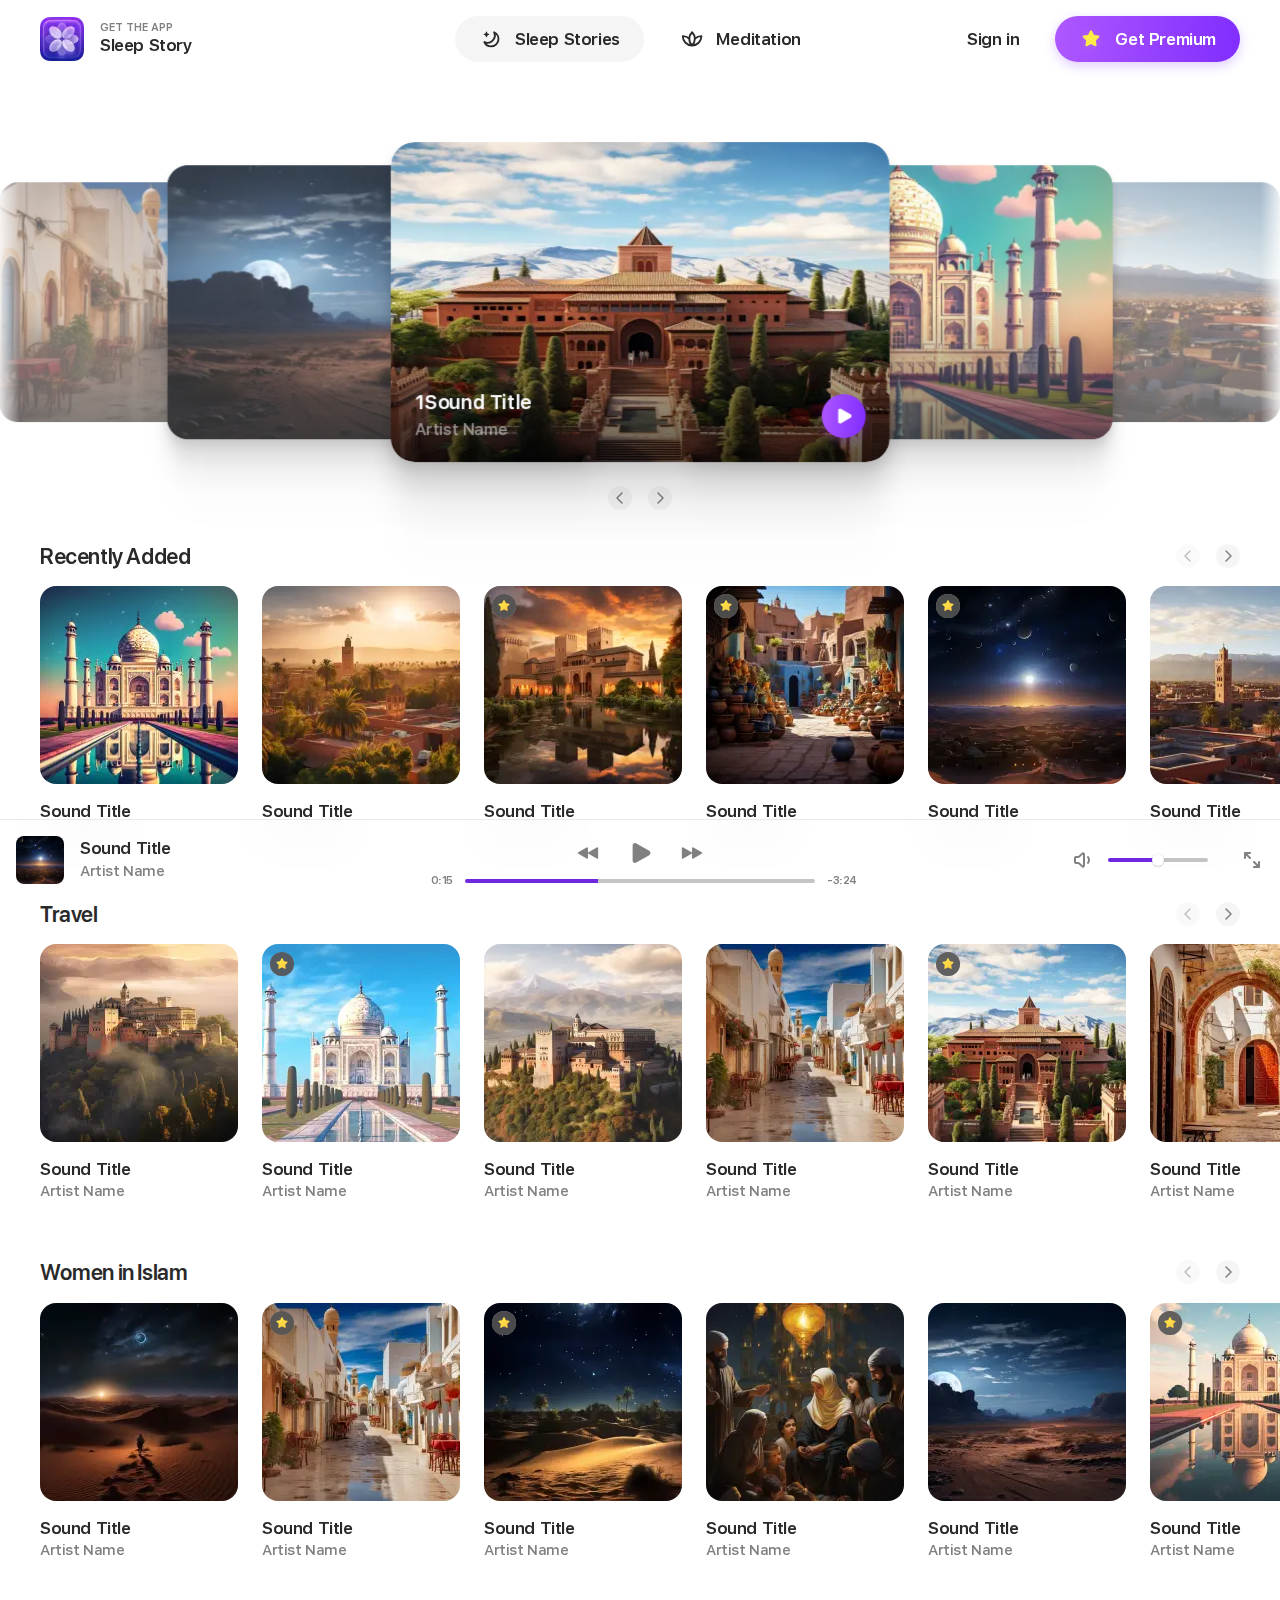
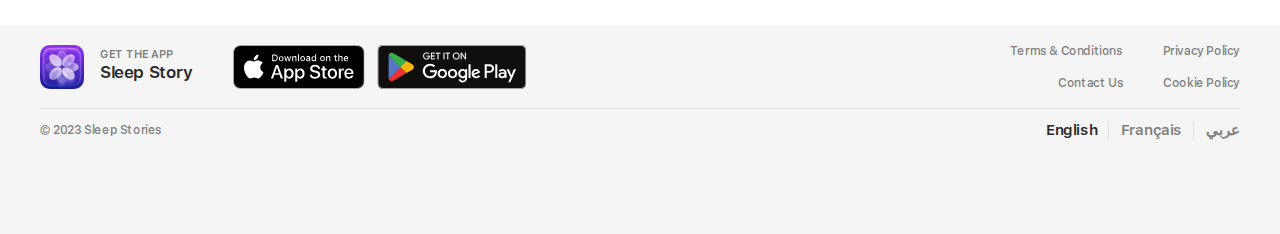
==== commit 605a07d3: "fixes from 16 oct" ====
--- a/index.html
+++ b/index.html
@@ -934,10 +934,10 @@
               <input type="range" step="1" min="0" max="100" value="50" data-property="horizontal">
             </div>
           </div>
-          <button class="player__button player__full" type="button">
-            <svg class="icon" width="24" height="24" viewBox="0 0 24 24">
-              <use xlink:href="images/sprites/main.stack.svg#image-expand"></use>
-            </svg>
+          <button class="player__button player__full" type="button"><svg class="icon expand" width="24" height="24" viewBox="0 0 24 24" fill="none" xmlns="http://www.w3.org/2000/svg">
+<path class="expand__top" d="M5 5V10M5 5L10 5M5 5L10 10" stroke="currentColor" stroke-width="2" stroke-linecap="round" stroke-linejoin="round"/>
+<path class="expand__bottom" d="M19 19L19 14M19 19L14 19M19 19L14 14" stroke="currentColor" stroke-width="2" stroke-linecap="round" stroke-linejoin="round"/>
+</svg>
           </button>
         </div>
       </div>
--- a/css/main.min.css
+++ b/css/main.min.css
@@ -1,2 +1,2 @@
-@font-face{font-family:swiper-icons;src:url('data:application/font-woff;charset=utf-8;base64, [base64]//wADZ2x5ZgAAAywAAADMAAAD2MHtryVoZWFkAAABbAAAADAAAAA2E2+eoWhoZWEAAAGcAAAAHwAAACQC9gDzaG10eAAAAigAAAAZAAAArgJkABFsb2NhAAAC0AAAAFoAAABaFQAUGG1heHAAAAG8AAAAHwAAACAAcABAbmFtZQAAA/gAAAE5AAACXvFdBwlwb3N0AAAFNAAAAGIAAACE5s74hXjaY2BkYGAAYpf5Hu/j+W2+MnAzMYDAzaX6QjD6/4//Bxj5GA8AuRwMYGkAPywL13jaY2BkYGA88P8Agx4j+/8fQDYfA1AEBWgDAIB2BOoAeNpjYGRgYNBh4GdgYgABEMnIABJzYNADCQAACWgAsQB42mNgYfzCOIGBlYGB0YcxjYGBwR1Kf2WQZGhhYGBiYGVmgAFGBiQQkOaawtDAoMBQxXjg/wEGPcYDDA4wNUA2CCgwsAAAO4EL6gAAeNpj2M0gyAACqxgGNWBkZ2D4/wMA+xkDdgAAAHjaY2BgYGaAYBkGRgYQiAHyGMF8FgYHIM3DwMHABGQrMOgyWDLEM1T9/w8UBfEMgLzE////P/5//f/V/xv+r4eaAAeMbAxwIUYmIMHEgKYAYjUcsDAwsLKxc3BycfPw8jEQA/[base64]/uznmfPFBNODM2K7MTQ45YEAZqGP81AmGGcF3iPqOop0r1SPTaTbVkfUe4HXj97wYE+yNwWYxwWu4v1ugWHgo3S1XdZEVqWM7ET0cfnLGxWfkgR42o2PvWrDMBSFj/IHLaF0zKjRgdiVMwScNRAoWUoH78Y2icB/yIY09An6AH2Bdu/UB+yxopYshQiEvnvu0dURgDt8QeC8PDw7Fpji3fEA4z/PEJ6YOB5hKh4dj3EvXhxPqH/SKUY3rJ7srZ4FZnh1PMAtPhwP6fl2PMJMPDgeQ4rY8YT6Gzao0eAEA409DuggmTnFnOcSCiEiLMgxCiTI6Cq5DZUd3Qmp10vO0LaLTd2cjN4fOumlc7lUYbSQcZFkutRG7g6JKZKy0RmdLY680CDnEJ+UMkpFFe1RN7nxdVpXrC4aTtnaurOnYercZg2YVmLN/d/gczfEimrE/fs/bOuq29Zmn8tloORaXgZgGa78yO9/cnXm2BpaGvq25Dv9S4E9+5SIc9PqupJKhYFSSl47+Qcr1mYNAAAAeNptw0cKwkAAAMDZJA8Q7OUJvkLsPfZ6zFVERPy8qHh2YER+3i/BP83vIBLLySsoKimrqKqpa2hp6+jq6RsYGhmbmJqZSy0sraxtbO3sHRydnEMU4uR6yx7JJXveP7WrDycAAAAAAAH//wACeNpjYGRgYOABYhkgZgJCZgZNBkYGLQZtIJsFLMYAAAw3ALgAeNolizEKgDAQBCchRbC2sFER0YD6qVQiBCv/H9ezGI6Z5XBAw8CBK/m5iQQVauVbXLnOrMZv2oLdKFa8Pjuru2hJzGabmOSLzNMzvutpB3N42mNgZGBg4GKQYzBhYMxJLMlj4GBgAYow/P/PAJJhLM6sSoWKfWCAAwDAjgbRAAB42mNgYGBkAIIbCZo5IPrmUn0hGA0AO8EFTQAA');font-weight:400;font-style:normal}:root{--swiper-theme-color:#007aff}:host{position:relative;display:block;margin-left:auto;margin-right:auto;z-index:1}.swiper{margin-left:auto;margin-right:auto;position:relative;overflow:hidden;overflow:clip;list-style:none;padding:0;z-index:1;display:block}.swiper-vertical>.swiper-wrapper{flex-direction:column}.swiper-wrapper{position:relative;width:100%;height:100%;z-index:1;display:flex;transition-property:transform;transition-timing-function:var(--swiper-wrapper-transition-timing-function,initial);box-sizing:content-box}.swiper-android .swiper-slide,.swiper-ios .swiper-slide,.swiper-wrapper{transform:translate3d(0,0,0)}.swiper-horizontal{touch-action:pan-y}.swiper-vertical{touch-action:pan-x}.swiper-slide{flex-shrink:0;width:100%;height:100%;position:relative;transition-property:transform;display:block}.swiper-slide-invisible-blank{visibility:hidden}.swiper-autoheight,.swiper-autoheight .swiper-slide{height:auto}.swiper-autoheight .swiper-wrapper{align-items:flex-start;transition-property:transform,height}.swiper-backface-hidden .swiper-slide{transform:translateZ(0);-webkit-backface-visibility:hidden;backface-visibility:hidden}.swiper-3d.swiper-css-mode .swiper-wrapper{perspective:1200px}.swiper-3d .swiper-wrapper{transform-style:preserve-3d}.swiper-3d{perspective:1200px}.swiper-3d .swiper-cube-shadow,.swiper-3d .swiper-slide{transform-style:preserve-3d}.swiper-css-mode>.swiper-wrapper{overflow:auto;scrollbar-width:none;-ms-overflow-style:none}.swiper-css-mode>.swiper-wrapper::-webkit-scrollbar{display:none}.swiper-css-mode>.swiper-wrapper>.swiper-slide{scroll-snap-align:start start}.swiper-css-mode.swiper-horizontal>.swiper-wrapper{scroll-snap-type:x mandatory}.swiper-css-mode.swiper-vertical>.swiper-wrapper{scroll-snap-type:y mandatory}.swiper-css-mode.swiper-free-mode>.swiper-wrapper{scroll-snap-type:none}.swiper-css-mode.swiper-free-mode>.swiper-wrapper>.swiper-slide{scroll-snap-align:none}.swiper-css-mode.swiper-centered>.swiper-wrapper::before{content:'';flex-shrink:0;order:9999}.swiper-css-mode.swiper-centered>.swiper-wrapper>.swiper-slide{scroll-snap-align:center center;scroll-snap-stop:always}.swiper-css-mode.swiper-centered.swiper-horizontal>.swiper-wrapper>.swiper-slide:first-child{margin-inline-start:var(--swiper-centered-offset-before)}.swiper-css-mode.swiper-centered.swiper-horizontal>.swiper-wrapper::before{height:100%;min-height:1px;width:var(--swiper-centered-offset-after)}.swiper-css-mode.swiper-centered.swiper-vertical>.swiper-wrapper>.swiper-slide:first-child{margin-block-start:var(--swiper-centered-offset-before)}.swiper-css-mode.swiper-centered.swiper-vertical>.swiper-wrapper::before{width:100%;min-width:1px;height:var(--swiper-centered-offset-after)}.swiper-3d .swiper-slide-shadow,.swiper-3d .swiper-slide-shadow-bottom,.swiper-3d .swiper-slide-shadow-left,.swiper-3d .swiper-slide-shadow-right,.swiper-3d .swiper-slide-shadow-top{position:absolute;left:0;top:0;width:100%;height:100%;pointer-events:none;z-index:10}.swiper-3d .swiper-slide-shadow{background:rgba(0,0,0,.15)}.swiper-3d .swiper-slide-shadow-left{background-image:linear-gradient(to left,rgba(0,0,0,.5),rgba(0,0,0,0))}.swiper-3d .swiper-slide-shadow-right{background-image:linear-gradient(to right,rgba(0,0,0,.5),rgba(0,0,0,0))}.swiper-3d .swiper-slide-shadow-top{background-image:linear-gradient(to top,rgba(0,0,0,.5),rgba(0,0,0,0))}.swiper-3d .swiper-slide-shadow-bottom{background-image:linear-gradient(to bottom,rgba(0,0,0,.5),rgba(0,0,0,0))}.swiper-lazy-preloader{width:42px;height:42px;position:absolute;left:50%;top:50%;margin-left:-21px;margin-top:-21px;z-index:10;transform-origin:50%;box-sizing:border-box;border:4px solid var(--swiper-preloader-color,var(--swiper-theme-color));border-radius:50%;border-top-color:transparent}.swiper-watch-progress .swiper-slide-visible .swiper-lazy-preloader,.swiper:not(.swiper-watch-progress) .swiper-lazy-preloader{animation:swiper-preloader-spin 1s infinite linear}.swiper-lazy-preloader-white{--swiper-preloader-color:#fff}.swiper-lazy-preloader-black{--swiper-preloader-color:#000}@keyframes swiper-preloader-spin{0%{transform:rotate(0)}100%{transform:rotate(360deg)}}html{line-height:1.15;-webkit-text-size-adjust:100%}body{margin:0}main{display:block}h1{font-size:2em;margin:.67em 0}hr{box-sizing:content-box;height:0;overflow:visible}pre{font-family:monospace,monospace;font-size:1em}a{background-color:transparent}abbr[title]{border-bottom:none;text-decoration:underline;-webkit-text-decoration:underline dotted;text-decoration:underline dotted}b,strong{font-weight:bolder}code,kbd,samp{font-family:monospace,monospace;font-size:1em}small{font-size:80%}sub,sup{font-size:75%;line-height:0;position:relative;vertical-align:baseline}sub{bottom:-.25em}sup{top:-.5em}img{border-style:none}button,input,optgroup,select,textarea{font-family:inherit;font-size:100%;line-height:1.15;outline:0;margin:0}button,input{overflow:visible}button,select{text-transform:none}[type=button],[type=reset],[type=submit],button{-webkit-appearance:button}[type=button]::-moz-focus-inner,[type=reset]::-moz-focus-inner,[type=submit]::-moz-focus-inner,button::-moz-focus-inner{border-style:none;padding:0}[type=button]:-moz-focusring,[type=reset]:-moz-focusring,[type=submit]:-moz-focusring,button:-moz-focusring{outline:1px dotted ButtonText}fieldset{padding:.35em .75em .625em}legend{box-sizing:border-box;color:inherit;display:table;max-width:100%;padding:0;white-space:normal}progress{vertical-align:baseline}textarea{overflow:auto}[type=checkbox],[type=radio]{box-sizing:border-box;padding:0}[type=number]::-webkit-inner-spin-button,[type=number]::-webkit-outer-spin-button{height:auto}[type=search]{-webkit-appearance:textfield;outline-offset:-2px}[type=search]::-webkit-search-decoration{-webkit-appearance:none}::-webkit-file-upload-button{-webkit-appearance:button;font:inherit}details{display:block}summary{display:list-item}template{display:none}[hidden]{display:none}@font-face{font-family:SFProText;font-display:swap;font-weight:500;src:url(../fonts/SFProText-Medium.woff2) format("woff2"),url(../fonts/SFProText-Medium.woff) format("woff")}@font-face{font-family:SFProText;font-display:swap;font-weight:600;src:url(../fonts/SFProText-SemiBold.woff2) format("woff2"),url(../fonts/SFProText-SemiBold.woff) format("woff")}@font-face{font-family:SFProDisplay;font-display:swap;font-weight:500;src:url(../fonts/SFProDisplay-Medium.woff2) format("woff2"),url(../fonts/SFProDisplay-Medium.woff) format("woff")}@font-face{font-family:SFProDisplay;font-display:swap;font-weight:600;src:url(../fonts/SFProDisplay-SemiBold.woff2) format("woff2"),url(../fonts/SFProDisplay-SemiBold.woff) format("woff")}.svg-image-angle,.svg-image-apple-logo,.svg-image-color-tick,.svg-image-cross,.svg-image-expand,.svg-image-google-logo,.svg-image-meditation,.svg-image-moon,.svg-image-options,.svg-image-pause,.svg-image-pause-white,.svg-image-play,.svg-image-play-next,.svg-image-play-prev,.svg-image-play-white,.svg-image-profile,.svg-image-radio-icon,.svg-image-star,.svg-image-tick,.svg-image-volume{background:url(../images/sprites/main.svg) no-repeat}.svg-image-angle{background-position:98.3606557377% 19.6078431373%;background-size:777.7777777778% auto;width:18px}.svg-image-angle:before{content:"";display:block;font-size:0;line-height:0;padding-top:100%}.svg-image-angle-dims{width:18px;height:18px}.svg-image-apple-logo{background-position:29.8245614035% 36.170212766%;background-size:538.4615384615% auto;width:26px}.svg-image-apple-logo:before{content:"";display:block;font-size:0;line-height:0;padding-top:100%}.svg-image-apple-logo-dims{width:26px;height:26px}.svg-image-color-tick{background-position:59.649122807% 0;background-size:538.4615384615% auto;width:26px}.svg-image-color-tick:before{content:"";display:block;font-size:0;line-height:0;padding-top:100%}.svg-image-color-tick-dims{width:26px;height:26px}.svg-image-cross{background-position:98.3606557377% 37.2549019608%;background-size:777.7777777778% auto;width:18px}.svg-image-cross:before{content:"";display:block;font-size:0;line-height:0;padding-top:100%}.svg-image-cross-dims{width:18px;height:18px}.svg-image-expand{background-position:59.649122807% 27.6595744681%;background-size:538.4615384615% auto;width:26px}.svg-image-expand:before{content:"";display:block;font-size:0;line-height:0;padding-top:100%}.svg-image-expand-dims{width:26px;height:26px}.svg-image-google-logo{background-position:0 72.3404255319%;background-size:538.4615384615% auto;width:26px}.svg-image-google-logo:before{content:"";display:block;font-size:0;line-height:0;padding-top:100%}.svg-image-google-logo-dims{width:26px;height:26px}.svg-image-meditation{background-position:22.8070175439% 72.3404255319%;background-size:538.4615384615% auto;width:26px}.svg-image-meditation:before{content:"";display:block;font-size:0;line-height:0;padding-top:100%}.svg-image-meditation-dims{width:26px;height:26px}.svg-image-moon{background-position:45.6140350877% 72.3404255319%;background-size:538.4615384615% auto;width:26px}.svg-image-moon:before{content:"";display:block;font-size:0;line-height:0;padding-top:100%}.svg-image-moon-dims{width:26px;height:26px}.svg-image-options{background-position:0 0;background-size:411.7647058824% auto;width:34px}.svg-image-options:before{content:"";display:block;font-size:0;line-height:0;padding-top:100%}.svg-image-options-dims{width:34px;height:34px}.svg-image-pause{background-position:32.0754716981% 0;background-size:411.7647058824% auto;width:34px}.svg-image-pause:before{content:"";display:block;font-size:0;line-height:0;padding-top:100%}.svg-image-pause-dims{width:34px;height:34px}.svg-image-pause-white{background-position:0 39.5348837209%;background-size:411.7647058824% auto;width:34px}.svg-image-pause-white:before{content:"";display:block;font-size:0;line-height:0;padding-top:100%}.svg-image-pause-white-dims{width:34px;height:34px}.svg-image-play{background-position:82.4561403509% 0;background-size:538.4615384615% auto;width:26px}.svg-image-play:before{content:"";display:block;font-size:0;line-height:0;padding-top:100%}.svg-image-play-dims{width:26px;height:26px}.svg-image-play-next{background-position:82.4561403509% 27.6595744681%;background-size:538.4615384615% auto;width:26px}.svg-image-play-next:before{content:"";display:block;font-size:0;line-height:0;padding-top:100%}.svg-image-play-next-dims{width:26px;height:26px}.svg-image-play-prev{background-position:82.4561403509% 55.3191489362%;background-size:538.4615384615% auto;width:26px}.svg-image-play-prev:before{content:"";display:block;font-size:0;line-height:0;padding-top:100%}.svg-image-play-prev-dims{width:26px;height:26px}.svg-image-play-white{background-position:0 100%;background-size:538.4615384615% auto;width:26px}.svg-image-play-white:before{content:"";display:block;font-size:0;line-height:0;padding-top:100%}.svg-image-play-white-dims{width:26px;height:26px}.svg-image-profile{background-position:22.8070175439% 100%;background-size:538.4615384615% auto;width:26px}.svg-image-profile:before{content:"";display:block;font-size:0;line-height:0;padding-top:100%}.svg-image-profile-dims{width:26px;height:26px}.svg-image-radio-icon{background-position:45.6140350877% 100%;background-size:538.4615384615% auto;width:26px}.svg-image-radio-icon:before{content:"";display:block;font-size:0;line-height:0;padding-top:100%}.svg-image-radio-icon-dims{width:26px;height:26px}.svg-image-star{background-position:100% 0;background-size:700% auto;width:20px}.svg-image-star:before{content:"";display:block;font-size:0;line-height:0;padding-top:100%}.svg-image-star-dims{width:20px;height:20px}.svg-image-tick{background-position:79.6610169492% 75%;background-size:636.3636363636% auto;width:22px}.svg-image-tick:before{content:"";display:block;font-size:0;line-height:0;padding-top:72.7272727273%}.svg-image-tick-dims{width:22px;height:16px}.svg-image-volume{background-position:68.4210526316% 100%;background-size:538.4615384615% auto;width:26px}.svg-image-volume:before{content:"";display:block;font-size:0;line-height:0;padding-top:100%}.svg-image-volume-dims{width:26px;height:26px}.image-by-height{width:auto}.image-by-height:before{content:none}.image-by-height>svg{height:inherit}.image-by-height>img{height:inherit!important;vertical-align:top!important;margin:0!important;padding:0!important;max-width:none!important;max-height:none!important;border:0!important;opacity:0!important}*,::after,::before{box-sizing:border-box}html{scroll-padding-top:78px}@media (max-width:767px){html{scroll-padding-top:134px}}body{display:-webkit-flex;display:-ms-flexbox;display:flex;-webkit-flex-direction:column;-ms-flex-direction:column;flex-direction:column;width:100%;height:100%;min-height:100vh;padding-top:78px;background-color:var(--base);font-family:SFProText,Helvetice,sans-serif;font-size:15px;font-weight:500;line-height:1.33;letter-spacing:-.4px;color:var(--light-text);font-feature-settings:"clig" off,"liga" off;-webkit-font-smoothing:antialiased;-moz-osx-font-smoothing:grayscale}@media (max-width:767px){body{padding-top:134px}}body.lock{overflow:hidden}body.overlay{overflow:hidden;position:relative}body.overlay::before{content:"";background-color:rgba(0,0,0,.8);position:absolute;left:0;right:0;top:0;bottom:0;z-index:90}.main{-webkit-flex-grow:1;-ms-flex-positive:1;flex-grow:1;overflow-x:hidden;padding:64px 0}@media (max-width:1023px){.main{padding:40px 0 56px}}@media (max-width:767px){.main{padding:20px 0 40px}}.container{width:100%;max-width:1392px;margin:0 auto;padding:0 40px}@media (max-width:1023px){.container{padding:0 24px}}@media (max-width:767px){.container{padding:0 20px}}.logo{display:block;transition:opacity .2s cubic-bezier(.25,.1,.25,1),background-color .2s cubic-bezier(.25,.1,.25,1),-webkit-transform .15s cubic-bezier(.25,.1,.25,1);transition:transform .15s cubic-bezier(.25,.1,.25,1),opacity .2s cubic-bezier(.25,.1,.25,1),background-color .2s cubic-bezier(.25,.1,.25,1);transition:transform .15s cubic-bezier(.25,.1,.25,1),opacity .2s cubic-bezier(.25,.1,.25,1),background-color .2s cubic-bezier(.25,.1,.25,1),-webkit-transform .15s cubic-bezier(.25,.1,.25,1)}.logo:active{-webkit-transform:scale(.95);transform:scale(.95)}.logo:hover{opacity:.8}.logo img{display:block;height:100%;-o-object-fit:contain;object-fit:contain}.custom-logo{display:-webkit-flex;display:-ms-flexbox;display:flex;-webkit-align-items:center;-ms-flex-align:center;align-items:center;text-decoration:none;color:inherit;transition:opacity .2s cubic-bezier(.25,.1,.25,1),background-color .2s cubic-bezier(.25,.1,.25,1),-webkit-transform .15s cubic-bezier(.25,.1,.25,1);transition:transform .15s cubic-bezier(.25,.1,.25,1),opacity .2s cubic-bezier(.25,.1,.25,1),background-color .2s cubic-bezier(.25,.1,.25,1);transition:transform .15s cubic-bezier(.25,.1,.25,1),opacity .2s cubic-bezier(.25,.1,.25,1),background-color .2s cubic-bezier(.25,.1,.25,1),-webkit-transform .15s cubic-bezier(.25,.1,.25,1)}.custom-logo:active{-webkit-transform:scale(.95);transform:scale(.95)}.custom-logo:hover{opacity:.8}.custom-logo img{display:block;height:44px;-o-object-fit:contain;object-fit:contain;margin-right:16px}.custom-logo__info{font-weight:600}.custom-logo__tagline{display:block;font-size:11px;line-height:1.18;text-transform:uppercase;letter-spacing:0}.custom-logo__title{display:block;font-size:17px;line-height:1.29;color:var(--dark-text)}@media (max-width:767px){.custom-logo--mob{display:block}}@media (max-width:767px){.custom-logo--mob img{margin:0 auto 16px}}@media (max-width:767px){.custom-logo--mob .custom-logo__info{text-align:center}}.list-reset{list-style:none;padding:0;margin:0}.h1,.h2,.h3,.h4,.h5,.h6,h1,h2,h3,h4,h5,h6{display:block;margin:0}.button{display:-webkit-inline-flex;display:-ms-inline-flexbox;display:inline-flex;-webkit-align-items:center;-ms-flex-align:center;align-items:center;padding:11px 24px;border:none;border-radius:24px;font-size:17px;font-weight:600;line-height:1.3;color:var(--dark-text);text-align:center;text-decoration:none;cursor:pointer;transition:opacity .2s cubic-bezier(.25,.1,.25,1),background-color .2s cubic-bezier(.25,.1,.25,1),-webkit-transform .15s cubic-bezier(.25,.1,.25,1);transition:transform .15s cubic-bezier(.25,.1,.25,1),opacity .2s cubic-bezier(.25,.1,.25,1),background-color .2s cubic-bezier(.25,.1,.25,1);transition:transform .15s cubic-bezier(.25,.1,.25,1),opacity .2s cubic-bezier(.25,.1,.25,1),background-color .2s cubic-bezier(.25,.1,.25,1),-webkit-transform .15s cubic-bezier(.25,.1,.25,1)}.button:active{-webkit-transform:scale(.95);transform:scale(.95)}.button .icon{margin-right:12px}.button--active,.button:hover{background-color:var(--light-bg)}.button--accent{background-image:linear-gradient(95deg,#ae58ff 0,#802dff 100%);box-shadow:0 4px 12px 0 rgba(128,45,255,.24);color:#fff}.button--accent:hover{opacity:.8}.button--accent .icon{-webkit-filter:drop-shadow(0 1px 4px rgba(255, 235, 69, .16));filter:drop-shadow(0 1px 4px rgba(255, 235, 69, .16))}.button--apple{background-color:#000;color:var(--base)}.button--apple:hover{background-color:#000;opacity:.8}@media (prefers-color-scheme:dark){.button--apple{background-color:#fff}.button--apple:hover{background-color:#fff}}.button--google{background-color:#fff;position:relative}.button--google::before{content:"";width:100%;height:100%;border-radius:inherit;border:2px solid var(--stroke);position:absolute;left:0;top:0}@media (prefers-color-scheme:dark){.button--google{background-color:#fff;color:var(--base)}.button--google::before{display:none}.button--google:hover{background-color:#fff;opacity:.8}}.button--red{background-color:var(--error);box-shadow:0 4px 12px 0 rgba(242,0,41,.24);color:#fff}.button--red:hover{background-color:var(--error)}.arrows{display:-webkit-flex;display:-ms-flexbox;display:flex;-webkit-align-items:center;-ms-flex-align:center;align-items:center}.arrows__item{display:-webkit-flex;display:-ms-flexbox;display:flex;-webkit-align-items:center;-ms-flex-align:center;align-items:center;-webkit-justify-content:center;-ms-flex-pack:center;justify-content:center;width:24px;height:24px;border-radius:50%;background-color:var(--light-bg);cursor:pointer;transition:opacity .2s cubic-bezier(.25,.1,.25,1),background-color .2s cubic-bezier(.25,.1,.25,1),-webkit-transform .15s cubic-bezier(.25,.1,.25,1);transition:transform .15s cubic-bezier(.25,.1,.25,1),opacity .2s cubic-bezier(.25,.1,.25,1),background-color .2s cubic-bezier(.25,.1,.25,1);transition:transform .15s cubic-bezier(.25,.1,.25,1),opacity .2s cubic-bezier(.25,.1,.25,1),background-color .2s cubic-bezier(.25,.1,.25,1),-webkit-transform .15s cubic-bezier(.25,.1,.25,1)}.arrows__item:active{-webkit-transform:scale(.95);transform:scale(.95)}.arrows__item:hover{opacity:.8}.arrows__item--prev .icon{-webkit-transform:scale(-1,1);transform:scale(-1,1)}.arrows__item:not(:last-child){margin-right:16px}.arrows__item.swiper-button-disabled{opacity:.5}.arrows__item .icon{width:18px;height:18px}.hidden{display:none}.user-nav{display:-webkit-flex;display:-ms-flexbox;display:flex;-webkit-align-items:center;-ms-flex-align:center;align-items:center;position:relative}.user-nav>:not(:last-child){margin-right:12px}@media (max-width:1023px){.user-nav>:not(:last-child){margin-right:24px}}@media (max-width:1023px){.user-nav .button[data-signin]{display:none}}@media (min-width:1024px){.user-nav .button[data-premium]{margin-right:0}}@media (max-width:767px){.user-nav .button[data-premium]{display:none}}.user-nav__button{display:none;-webkit-flex-shrink:0;-ms-flex-negative:0;flex-shrink:0;width:44px;height:44px;border-radius:50%;background-color:var(--light-bg);color:var(--light-text);position:relative;cursor:pointer}@media (max-width:1023px){.user-nav__button{display:block;margin-right:0!important}}.user-nav__button span,.user-nav__button::after,.user-nav__button::before{content:"";width:14px;height:2px;border-radius:4px;background-color:currentColor;position:absolute;top:50%;left:50%;-webkit-transform:translate(-50%,-50%);transform:translate(-50%,-50%)}.user-nav__button::before{top:calc(50% - 5px)}.user-nav__button::after{top:calc(50% + 5px)}.user-nav__wrap{display:none;-webkit-flex-shrink:0;-ms-flex-negative:0;flex-shrink:0;width:280px;padding:0 16px;border-radius:16px;background-color:#fff;box-shadow:0 4px 12px 0 rgba(0,0,0,.12);position:absolute;right:0;bottom:-16px;-webkit-transform:translateY(100%);transform:translateY(100%);opacity:0;visibility:hidden}@media (prefers-color-scheme:dark){.user-nav__wrap{background-color:#242428}}@media (max-width:1023px){.user-nav__wrap{display:block}}@media (max-width:767px){.user-nav__wrap{width:250px}}.user-nav__link{display:-webkit-flex;display:-ms-flexbox;display:flex;-webkit-align-items:center;-ms-flex-align:center;align-items:center;padding:16px 0;font-size:17px;font-weight:600;line-height:1.3;color:var(--dark-text);text-decoration:none}.user-nav__link:not(:last-child){border-bottom:1px solid var(--light-stroke)}.user-nav__link[data-premium]{display:none}@media (max-width:767px){.user-nav__link[data-premium]{display:-webkit-flex;display:-ms-flexbox;display:flex}}.user-nav__menu{display:none;padding-right:40px}@media (min-width:768px) and (max-width:1023px){.user-nav__menu{display:-webkit-flex;display:-ms-flexbox;display:flex}}.user-nav__menu--active{color:var(--accent);position:relative}.user-nav__menu--active::after{content:"";width:24px;height:24px;background-image:url(../images/sprites/main.stack.svg#image-color-tick);background-repeat:no-repeat;background-position:center;background-size:24px;position:absolute;right:0;top:50%;-webkit-transform:translateY(-50%);transform:translateY(-50%)}.user-nav__icon{-webkit-flex-shrink:0;-ms-flex-negative:0;flex-shrink:0;width:24px;height:24px;margin-right:12px}.user-nav__icon .icon,.user-nav__icon img{display:block;width:100%;height:100%}.user-nav__icon img{border-radius:50%;-o-object-fit:cover;object-fit:cover}.user-nav--active .user-nav__button{color:var(--dark-text)}.user-nav--active .user-nav__button::before{width:16px;top:50%;-webkit-transform:translate(-50%,-50%) rotate(45deg);transform:translate(-50%,-50%) rotate(45deg)}.user-nav--active .user-nav__button::after{width:16px;top:50%;-webkit-transform:translate(-50%,-50%) rotate(-45deg);transform:translate(-50%,-50%) rotate(-45deg)}.user-nav--active .user-nav__button span{display:none}.user-nav--active .user-nav__wrap{opacity:1;visibility:visible}.user{width:44px;height:44px;padding:6px;overflow:hidden}@media (max-width:1023px){.user{display:none}}.user img{display:block;width:100%;height:100%;border-radius:50%;-o-object-fit:cover;object-fit:cover}.header{padding:16px 0;position:fixed;top:0;left:0;right:0;z-index:70;transition:-webkit-transform .4s cubic-bezier(.25,.1,.25,1);transition:transform .4s cubic-bezier(.25,.1,.25,1);transition:transform .4s cubic-bezier(.25,.1,.25,1),-webkit-transform .4s cubic-bezier(.25,.1,.25,1)}@media (max-width:767px){.header{padding:8px 0}}.header--sticky{background-color:rgba(255,255,255,.75);border-bottom:.33px solid var(--light-stroke);-webkit-backdrop-filter:blur(25px);backdrop-filter:blur(25px)}@media (prefers-color-scheme:dark){.header--sticky{background-color:rgba(25,25,29,.8)}}@media (max-width:767px){.header--sticky{-webkit-transform:translateY(-64px);transform:translateY(-64px)}}.header--sticky .button--active,.header--sticky .button:hover{background-color:var(--base)}.header__wrap{display:-webkit-flex;display:-ms-flexbox;display:flex;-webkit-align-items:center;-ms-flex-align:center;align-items:center;-webkit-justify-content:space-between;-ms-flex-pack:justify;justify-content:space-between}@media (max-width:767px){.header__wrap{-webkit-flex-wrap:wrap;-ms-flex-wrap:wrap;flex-wrap:wrap}}@media (min-width:1024px){.menu{position:absolute;left:50%;top:50%;-webkit-transform:translate(-50%,-50%);transform:translate(-50%,-50%)}}@media (min-width:768px) and (max-width:1023px){.menu{display:none}}@media (max-width:767px){.menu{-webkit-order:99;-ms-flex-order:99;order:99;width:100%;padding:4px;border-radius:50px;background-color:var(--light-bg);margin-top:20px}}.menu__list{display:-webkit-flex;display:-ms-flexbox;display:flex;-webkit-align-items:center;-ms-flex-align:center;align-items:center}@media (max-width:767px){.menu__list{width:100%}}@media (max-width:767px){.menu__item{-webkit-flex-grow:1;-ms-flex-positive:1;flex-grow:1}}.menu__item:not(:last-child){margin-right:12px}@media (max-width:479px){.menu__item:not(:last-child){margin-right:0}}@media (max-width:767px){.menu .button{width:100%;-webkit-justify-content:center;-ms-flex-pack:center;justify-content:center;color:var(--light-text)}}@media (max-width:479px){.menu .button{padding:8px 12px;font-size:15px}.menu .button .icon{margin-right:8px}}@media (max-width:767px){.menu .button--active{background-color:var(--base);box-shadow:0 2px 8px 0 rgba(0,0,0,.08);color:var(--dark-text)}}.footer{background-color:var(--light-bg);padding-bottom:81px}.footer__main{display:-webkit-flex;display:-ms-flexbox;display:flex;-webkit-justify-content:space-between;-ms-flex-pack:justify;justify-content:space-between;padding:16px 0}@media (max-width:1023px){.footer__main{display:block;padding:20px 0}}@media (max-width:767px){.footer__main{padding-bottom:24px}}.footer__logos{display:-webkit-flex;display:-ms-flexbox;display:flex;margin-right:32px}@media (max-width:1023px){.footer__logos{-webkit-justify-content:center;-ms-flex-pack:center;justify-content:center;margin:0 auto 20px}}@media (max-width:767px){.footer__logos{-webkit-flex-wrap:wrap;-ms-flex-wrap:wrap;flex-wrap:wrap;margin-bottom:24px}}.footer__logos .custom-logo{margin-right:40px}@media (max-width:767px){.footer__logos .custom-logo{width:100%;margin-right:0;margin-bottom:16px}}.footer__apps{display:-webkit-flex;display:-ms-flexbox;display:flex;-webkit-align-items:center;-ms-flex-align:center;align-items:center}.footer__apps .logo:not(:last-child){margin-right:12px}.footer__menu{max-width:260px;text-align:right}@media (max-width:1023px){.footer__menu{max-width:none;text-align:left}}.footer__menu ul{display:-webkit-flex;display:-ms-flexbox;display:flex;-webkit-flex-wrap:wrap;-ms-flex-wrap:wrap;flex-wrap:wrap;-webkit-justify-content:flex-end;-ms-flex-pack:end;justify-content:flex-end;margin-bottom:-12px}@media (max-width:1023px){.footer__menu ul{-webkit-justify-content:center;-ms-flex-pack:center;justify-content:center}}@media (max-width:767px){.footer__menu ul{display:block;margin-bottom:0}}.footer__menu li{margin-bottom:12px}@media (max-width:767px){.footer__menu li{margin-bottom:0}}.footer__menu li:nth-child(2n+1){padding-right:40px}@media (max-width:1023px){.footer__menu li:nth-child(2n+1){padding-right:0}}@media (max-width:1023px){.footer__menu li:not(:last-child){margin-right:24px}}@media (max-width:767px){.footer__menu li:not(:last-child){margin-right:0;margin-bottom:16px}}.footer__link{font-size:12px;color:inherit;text-decoration:none;transition:opacity .2s cubic-bezier(.25,.1,.25,1),background-color .2s cubic-bezier(.25,.1,.25,1),-webkit-transform .15s cubic-bezier(.25,.1,.25,1);transition:transform .15s cubic-bezier(.25,.1,.25,1),opacity .2s cubic-bezier(.25,.1,.25,1),background-color .2s cubic-bezier(.25,.1,.25,1);transition:transform .15s cubic-bezier(.25,.1,.25,1),opacity .2s cubic-bezier(.25,.1,.25,1),background-color .2s cubic-bezier(.25,.1,.25,1),-webkit-transform .15s cubic-bezier(.25,.1,.25,1)}.footer__link:hover{opacity:.8}@media (max-width:1023px){.footer__link{font-size:15px}}@media (max-width:767px){.footer__link{display:block;text-align:center}}.footer__bottom{display:-webkit-flex;display:-ms-flexbox;display:flex;-webkit-align-items:center;-ms-flex-align:center;align-items:center;-webkit-justify-content:space-between;-ms-flex-pack:justify;justify-content:space-between;padding:12px 0;border-top:1px solid var(--light-stroke)}@media (max-width:1023px){.footer__bottom{padding:14px 0}}@media (max-width:767px){.footer__bottom{-webkit-flex-direction:column;-ms-flex-direction:column;flex-direction:column;padding:20px 0 12px}}.footer__copy{display:inline-block;font-size:12px;margin-right:32px}@media (max-width:767px){.footer__copy{-webkit-order:99;-ms-flex-order:99;order:99;margin-right:0;margin-top:16px}}.footer__langs{display:-webkit-flex;display:-ms-flexbox;display:flex;-webkit-align-items:center;-ms-flex-align:center;align-items:center}.footer__langs li{position:relative}.footer__langs li:not(:last-child){margin-right:24px}.footer__langs li:not(:last-child)::after{content:"";width:1px;height:100%;background-color:var(--light-stroke);position:absolute;top:0;right:-12px}.footer__lang{font-weight:600;text-decoration:none;color:inherit;transition:opacity .2s cubic-bezier(.25,.1,.25,1),background-color .2s cubic-bezier(.25,.1,.25,1),-webkit-transform .15s cubic-bezier(.25,.1,.25,1);transition:transform .15s cubic-bezier(.25,.1,.25,1),opacity .2s cubic-bezier(.25,.1,.25,1),background-color .2s cubic-bezier(.25,.1,.25,1);transition:transform .15s cubic-bezier(.25,.1,.25,1),opacity .2s cubic-bezier(.25,.1,.25,1),background-color .2s cubic-bezier(.25,.1,.25,1),-webkit-transform .15s cubic-bezier(.25,.1,.25,1)}.footer__lang:hover{opacity:.8}.footer__lang--active{color:var(--dark-text)}.card__media{width:198px;height:198px;border-radius:16px;margin-bottom:16px;position:relative;overflow:hidden;cursor:pointer}@media (max-width:1023px){.card__media{width:160px;height:160px}}.card__media img{display:block;width:100%;height:100%;-o-object-fit:cover;object-fit:cover}.card__media::before{content:"";width:100%;height:100%;background-color:rgba(0,0,0,.16);position:absolute;left:0;top:0;opacity:0;transition:opacity .25s cubic-bezier(.25,.1,.25,1)}.card__media:active .card__control{-webkit-transform:scale(.95);transform:scale(.95)}.card__media:hover::before{opacity:1}.card__media:hover .card__control{opacity:1;visibility:visible}.card__media--premium .card__star{display:block}.card__star{display:none;width:24px;height:24px;border-radius:50%;background-color:#9c9c9c;position:absolute;top:8px;left:8px;z-index:1;pointer-events:none;transition:opacity .2s cubic-bezier(.25,.1,.25,1),-webkit-transform .15s cubic-bezier(.25,.1,.25,1);transition:transform .15s cubic-bezier(.25,.1,.25,1),opacity .2s cubic-bezier(.25,.1,.25,1);transition:transform .15s cubic-bezier(.25,.1,.25,1),opacity .2s cubic-bezier(.25,.1,.25,1),-webkit-transform .15s cubic-bezier(.25,.1,.25,1)}.card__star::before{content:"";width:100%;height:100%;border-radius:inherit;background-color:rgba(37,37,37,.55);-webkit-backdrop-filter:blur(25px);backdrop-filter:blur(25px);position:absolute;left:0;top:0;z-index:-1}.card__star::after{content:"";width:100%;height:100%;border-radius:inherit;background-image:url(../images/sprites/main.stack.svg#image-star);background-repeat:no-repeat;background-position:center;background-size:18px;position:absolute;left:0;top:0}.card__control{display:block;width:44px;height:44px;border-radius:50%;color:#fff;background-image:linear-gradient(95deg,#ae58ff 0,#802dff 100%);box-shadow:0 4px 12px 0 rgba(128,45,255,.24);position:absolute;right:12px;bottom:12px;z-index:1;opacity:0;visibility:hidden;transition:opacity .2s cubic-bezier(.25,.1,.25,1),visibility .2s cubic-bezier(.25,.1,.25,1)}.card__control::before{content:"";width:100%;height:100%;border-radius:inherit;background-image:url(../images/sprites/main.stack.svg#image-play-white);background-repeat:no-repeat;background-position:center;background-size:24px;position:absolute;left:0;top:0}.card__control::after{display:none;content:"";width:100%;height:100%;border-radius:inherit;background-image:url(../images/sprites/main.stack.svg#image-pause-white);background-repeat:no-repeat;background-position:center;background-size:24px;position:absolute;left:0;top:0}.card__title{font-size:17px;font-weight:600;line-height:1.3;color:var(--dark-text);margin-bottom:2px}.card__subtitle{display:inline-block}.card--active .card__control{opacity:1;visibility:visible}.card--active .card__control::before{display:none}.card--active .card__control::after{display:block}.card--featured{max-width:506px;width:100%;height:320px;border-radius:24px;position:relative;overflow:hidden;cursor:pointer}@media (max-width:1023px){.card--featured{max-width:395px;height:auto;border-radius:16px}}.card--featured .card__media{width:100%;height:100%;border-radius:inherit;margin-bottom:0}.card--featured .card__media::after{content:"";width:100%;height:50%;background-image:linear-gradient(180deg,rgba(0,0,0,0) 0,rgba(0,0,0,.64) 100%);position:absolute;left:0;bottom:0}.card--featured .card__control{right:24px;bottom:24px;opacity:1;visibility:visible}@media (max-width:767px){.card--featured .card__control{right:16px;bottom:16px}}.card--featured .card__main{pointer-events:none;position:absolute;left:24px;right:92px;bottom:21px;z-index:1}@media (max-width:1023px){.card--featured .card__main{left:16px;bottom:16px}}.card--featured .card__title{font-size:20px;line-height:1.25;color:#fff;margin-bottom:3px}@media (max-width:1023px){.card--featured .card__title{font-size:17px;margin-bottom:2px}}.card--featured .card__subtitle{font-size:17px;line-height:1.3;color:var(--base50)}@media (max-width:1023px){.card--featured .card__subtitle{font-size:15px}}.featured-cards{margin-bottom:32px;overflow:hidden}@media (max-width:1023px){.featured-cards{margin-bottom:56px}}@media (max-width:767px){.featured-cards{margin-bottom:40px}}.featured-cards+*{margin-top:-170px;position:relative;z-index:1}@media (max-width:1023px){.featured-cards+*{margin-top:0}}@media (min-width:1392px){.featured-cards .container{max-width:none;padding:0 64px}}.featured-cards__title{width:0;height:0;font-size:0;line-height:0;overflow:hidden}.featured-cards__slider{padding-bottom:170px}@media (max-width:1391px){.featured-cards__slider{margin:0 -40px}}@media (max-width:1023px){.featured-cards__slider{padding-left:24px;padding-bottom:0;margin:0 -24px}}@media (max-width:767px){.featured-cards__slider{padding-left:20px;margin:0 -20px}}.featured-cards .swiper-slide{width:39%;position:relative}@media (max-width:1023px){.featured-cards .swiper-slide{max-width:395px}}@media (max-width:767px){.featured-cards .swiper-slide{max-width:338px}}@media (max-width:389px){.featured-cards .swiper-slide{max-width:90%}}.featured-cards .swiper-slide .card{max-width:none}@media (min-width:1024px){.featured-cards .swiper-slide .card{transition:box-shadow .2s}.featured-cards .swiper-slide .card::after{content:"";width:100%;height:100%;background-color:#fff;opacity:0;position:absolute;left:0;top:0;transition:opacity .2s;pointer-events:none}}@media (min-width:1024px) and (prefers-color-scheme:dark){.featured-cards .swiper-slide .card::after{background-color:rgba(0,0,0,.5)}}@media (min-width:1024px){.featured-cards .swiper-slide.swiper-slide-active .card{box-shadow:0 0 0 0 rgba(0,0,0,.1),0 7px 15px 0 rgba(0,0,0,.1),0 27px 27px 0 rgba(0,0,0,.09),0 60px 36px 0 rgba(0,0,0,.05),0 107px 43px 0 rgba(0,0,0,.01),0 167px 47px 0 transparent}}@media (min-width:1024px){.featured-cards .swiper-slide:not(.swiper-slide-active) .card{pointer-events:none}.featured-cards .swiper-slide:not(.swiper-slide-active) .card__main{opacity:0}.featured-cards .swiper-slide:not(.swiper-slide-active) .card__control{opacity:0}.featured-cards .swiper-slide:not(.swiper-slide-active) .card::after{opacity:.4}.featured-cards .swiper-slide:not(.swiper-slide-active).swiper-slide-visible .card{box-shadow:0 0 0 0 rgba(0,0,0,.1),0 5.95px 12.75px 0 rgba(0,0,0,.1),0 22.95px 22.95px 0 rgba(0,0,0,.09),0 51px 30.6px 0 rgba(0,0,0,.05),0 90.95px 36.55px 0 rgba(0,0,0,.01),0 141.95px 39.95px 0 transparent}.featured-cards .swiper-slide:not(.swiper-slide-active).swiper-slide-visible .card::after{opacity:.2}}.featured-cards .arrows{-webkit-justify-content:center;-ms-flex-pack:center;justify-content:center;margin-top:24px}@media (max-width:1023px){.featured-cards .arrows{display:none}}.slider-section__head{display:-webkit-flex;display:-ms-flexbox;display:flex;-webkit-justify-content:space-between;-ms-flex-pack:justify;justify-content:space-between;-webkit-align-items:center;-ms-flex-align:center;align-items:center;margin-bottom:16px}@media (max-width:1023px){.slider-section__head{margin-bottom:12px}}@media (max-width:767px){.slider-section__head{display:block}}@media (max-width:767px){.slider-section__head .arrows{display:none}}.slider-section__title{font-size:22px;font-weight:600;line-height:1.28;color:var(--dark-text);margin-right:16px}@media (max-width:1023px){.slider-section__title{font-size:20px}}@media (max-width:767px){.slider-section__title{margin-right:0}}.slider-section__main{margin-left:calc(-50vw + 50%);margin-right:calc(-50vw + 50%)}.slider-section .swiper-slide{max-width:198px;width:100%;margin-right:24px}@media (max-width:1023px){.slider-section .swiper-slide{max-width:160px;margin-right:16px}}.slider-section+.slider-section{margin-top:56px}@media (max-width:1023px){.slider-section+.slider-section{margin-top:48px}}@media (max-width:767px){.slider-section+.slider-section{margin-top:32px}}.player{height:100dvh;display:-webkit-flex;display:-ms-flexbox;display:flex;-webkit-flex-direction:column;-ms-flex-direction:column;flex-direction:column;padding-bottom:81px;position:fixed;bottom:0;left:0;right:0;z-index:70}.player::before{content:"";width:100%;height:81px;background-color:rgba(255,255,255,.75);border-top:.33px solid var(--light-stroke);-webkit-backdrop-filter:blur(25px);backdrop-filter:blur(25px);position:absolute;left:0;bottom:0;z-index:-1}@media (prefers-color-scheme:dark){.player::before{background-color:rgba(25,25,29,.8)}}@media (max-width:479px){.player::before{border-top:none;-webkit-backdrop-filter:none;backdrop-filter:none;background-color:transparent;background-image:linear-gradient(180deg,rgba(255,255,255,0) 0,rgba(255,255,255,.01) 10.61%,rgba(255,255,255,.03) 19.24%,rgba(255,255,255,.07) 26.2%,rgba(255,255,255,.12) 31.79%,rgba(255,255,255,.18) 36.32%,rgba(255,255,255,.25) 40.09%,rgba(255,255,255,.33) 43.4%,rgba(255,255,255,.41) 46.56%,rgba(255,255,255,.5) 49.88%,rgba(255,255,255,.59) 53.65%,rgba(255,255,255,.67) 58.18%,rgba(255,255,255,.76) 63.77%,rgba(255,255,255,.85) 70.73%,rgba(255,255,255,.93) 79.36%,#fff 89.97%)}}@media (max-width:479px) and (prefers-color-scheme:dark){.player::before{background-image:linear-gradient(180deg,rgba(16,16,20,0) 0,rgba(16,16,20,.01) 10.63%,rgba(16,16,20,.03) 19.27%,rgba(16,16,20,.07) 26.25%,rgba(16,16,20,.12) 31.85%,rgba(16,16,20,.18) 36.39%,rgba(16,16,20,.25) 40.16%,rgba(16,16,20,.33) 43.48%,rgba(16,16,20,.41) 46.65%,rgba(16,16,20,.5) 49.97%,rgba(16,16,20,.59) 53.74%,rgba(16,16,20,.67) 58.28%,rgba(16,16,20,.76) 63.88%,rgba(16,16,20,.85) 70.86%,rgba(16,16,20,.93) 79.5%,#101014 90.13%)}}.player__bar{display:-webkit-flex;display:-ms-flexbox;display:flex;-webkit-align-items:center;-ms-flex-align:center;align-items:center;-webkit-justify-content:space-between;-ms-flex-pack:justify;justify-content:space-between;height:81px;padding:16px;position:absolute;left:0;bottom:0;right:0;z-index:71;transition:background-color .2s;pointer-events:all;will-change:transform}@media (max-width:479px){.player__bar{background-color:rgba(255,255,255,.75);-webkit-backdrop-filter:blur(25px);backdrop-filter:blur(25px);box-shadow:0 4px 12px 0 rgba(0,0,0,.12);left:8px;right:8px;bottom:8px;border-radius:12px;padding:12px;height:64px}}@media (max-width:479px) and (prefers-color-scheme:dark){.player__bar{background-color:rgba(25,25,29,.8)}}@media (max-width:1023px){.player__bar .player__playback{display:none}}@media (max-width:479px){.player__bar .player__next,.player__bar .player__prev{display:none}}@media (max-width:479px){.player__bar .player__play{margin:0!important}}.player__controls{position:absolute;left:50%;top:50%;-webkit-transform:translate(-50%,-50%);transform:translate(-50%,-50%)}@media (max-width:1023px){.player__controls{position:static;-webkit-transform:none;transform:none}}.player__buttons{display:-webkit-flex;display:-ms-flexbox;display:flex;-webkit-justify-content:center;-ms-flex-pack:center;justify-content:center}.player__buttons>:not(:last-child){margin-right:24px}.player__button{padding:0;background-color:transparent;border:none;color:var(--light-text);transition:color .2s cubic-bezier(.25,.1,.25,1),opacity .2s cubic-bezier(.25,.1,.25,1);cursor:pointer}.player__button svg{display:block}.player__button:hover{color:var(--dark-text)}.player__play .icon--pause{display:none}.player__play--pause .icon--pause{display:block}.player__play--pause .icon--play{display:none}.player__playback{font-size:11px;font-weight:600;margin-top:10px;position:relative;transition:color .2s}@media (max-width:1023px){.player__playback{padding:0 40px}}@media (max-width:479px){.player__playback{padding:0}}.player__playback:hover{color:var(--dark-text)}@media (min-width:1024px){.player__playback input[type=range]::-webkit-slider-thumb{opacity:0}.player__playback input[type=range]::-moz-range-thumb{opacity:0}.player__playback input[type=range]::-ms-thumb{opacity:0}}.player__playback:hover input[type=range]::-webkit-slider-thumb{opacity:1}.player__playback:hover input[type=range]::-moz-range-thumb{opacity:1}.player__playback:hover input[type=range]::-ms-thumb{opacity:1}.player__playback-bar{width:500px}@media (max-width:1391px){.player__playback-bar{width:350px}}@media (max-width:1023px){.player__playback-bar{width:100%}}.player__progress-time{display:inline-block;position:absolute;left:-12px;top:50%;-webkit-transform:translate(-100%,-50%);transform:translate(-100%,-50%)}@media (max-width:1023px){.player__progress-time{left:0;-webkit-transform:translate(0,-50%);transform:translate(0,-50%)}}@media (max-width:479px){.player__progress-time{top:initial;bottom:-10px;-webkit-transform:translate(0,100%);transform:translate(0,100%)}}.player__duration{display:inline-block;position:absolute;right:-12px;top:50%;-webkit-transform:translate(100%,-50%);transform:translate(100%,-50%)}@media (max-width:1023px){.player__duration{right:0;-webkit-transform:translate(0,-50%);transform:translate(0,-50%)}}@media (max-width:479px){.player__duration{top:initial;bottom:-10px;-webkit-transform:translate(0,100%);transform:translate(0,100%)}}.player__track{display:-webkit-flex;display:-ms-flexbox;display:flex;-webkit-align-items:center;-ms-flex-align:center;align-items:center;cursor:pointer;transition:opacity .2s cubic-bezier(.25,.1,.25,1)}.player__track:hover{opacity:.8}.player__preview{-webkit-flex-shrink:0;-ms-flex-negative:0;flex-shrink:0;width:48px;height:48px;border-radius:8px;margin-right:16px;overflow:hidden;will-change:transform}@media (max-width:479px){.player__preview{width:40px;height:40px;margin-right:12px}}.player__preview img{display:block;width:100%;height:100%;-o-object-fit:cover;object-fit:cover}.player__title{display:block;font-size:17px;font-weight:600;color:var(--dark-text);white-space:nowrap;margin-bottom:2px;will-change:transform}@media (max-width:479px){.player__title{font-size:15px;margin-bottom:0}}.player__artist{display:block;white-space:nowrap;will-change:transform}@media (max-width:479px){.player__artist{font-size:13px}}.player__additional{display:-webkit-flex;display:-ms-flexbox;display:flex;-webkit-align-items:center;-ms-flex-align:center;align-items:center;margin-left:auto}@media (max-width:1023px){.player__additional{display:none}}.player__sound{display:-webkit-flex;display:-ms-flexbox;display:flex;-webkit-align-items:center;-ms-flex-align:center;align-items:center}.player__sound:hover .player__button{color:var(--dark-text)}.player__sound .icon{margin-right:12px}.player__sound .volume-off{display:none}.player__sound .volume-loud{display:none}.player__sound.loud .volume-loud{display:block}.player__sound.mute .volume-on{display:none}.player__sound.mute .volume-off{display:block}.player__full{margin-left:64px}@media (max-width:1391px){.player__full{margin-left:32px}}.player__sound-bar{max-width:100px;width:100%}.player__top{max-width:532px;width:100%;padding:16px;text-align:center;margin:0 auto;opacity:0;visibility:hidden;transition:opacity .2s ease-out,visibility .2s ease-out}.player__caption{display:block;font-size:12px;font-weight:600;text-transform:uppercase;color:var(--base50);letter-spacing:0;margin-bottom:4px}.player__playlist{display:block;font-size:17px;font-weight:600;color:#fff}.player__close{display:none;-webkit-align-items:center;-ms-flex-align:center;align-items:center;-webkit-justify-content:center;-ms-flex-pack:center;justify-content:center;width:24px;height:24px;border-radius:50%;background-color:rgba(255,255,255,.24);position:absolute;right:24px;top:24px}@media (max-width:1023px){.player__close{display:-webkit-flex;display:-ms-flexbox;display:flex}}@media (max-width:479px){.player__close{right:20px;top:20px}}.player__box{max-width:532px;width:100%;padding:16px;text-align:center;margin:auto;opacity:0;visibility:hidden}.player__box .player__title{display:inline-block;font-size:22px;color:#fff;margin-bottom:8px}@media (max-width:1023px) and (orientation:landscape){.player__box .player__title{font-size:18px}}@media (max-width:479px){.player__box .player__title{font-size:20px;margin-bottom:3px}}@media (max-width:479px) and (orientation:landscape){.player__box .player__title{font-size:17px}}.player__box .player__artist{max-width:100%;width:-webkit-max-content;width:-moz-max-content;width:max-content;font-size:17px;color:var(--base50);margin:0 auto}@media (max-width:1023px) and (orientation:landscape){.player__box .player__artist{font-size:15px}}.player__box .player__playback{margin-top:32px}@media (max-width:1023px) and (orientation:landscape){.player__box .player__playback{margin-top:24px}}.player__box .player__buttons{margin:48px 0 44px}@media (max-width:1023px) and (orientation:landscape){.player__box .player__buttons{margin:20px 0 12px}}.player__box .player__play svg{width:48px;height:48px}@media (max-width:1023px) and (orientation:landscape){.player__box .player__play svg{width:36px;height:36px}}.player__box .player__next svg,.player__box .player__prev svg{width:36px;height:36px}@media (max-width:1023px) and (orientation:landscape){.player__box .player__next svg,.player__box .player__prev svg{width:30px;height:30px}}.player__box .player__sound-bar{max-width:none}.player__cover{max-width:500px;width:100%;border-radius:24px;aspect-ratio:1;box-shadow:0 12px 32px 0 rgba(0,0,0,.08);overflow:hidden;margin:0 auto 32px;will-change:transform}@media (max-width:1023px) and (orientation:landscape){.player__cover{margin-bottom:20px}}@media (max-width:479px){.player__cover{border-radius:16px}}.player__cover img{display:block;width:100%;height:100%;-o-object-fit:cover;object-fit:cover}.player__mob-controls{display:none}@media (max-width:1023px){.player__mob-controls{display:block;opacity:0;transition:opacity .2s ease-out}}.player__overlay{background-color:#000;position:absolute;left:0;right:0;top:calc(100vh - 81px);bottom:0;z-index:-1;opacity:0;pointer-events:none;will-change:transform}.player__overlay::after{content:"";width:100%;height:100%;background-image:linear-gradient(rgba(0,0,0,.3) 0,rgba(0,0,0,.8) 100%);position:absolute;left:0;top:0;z-index:1}.player--transparent::before{background-color:transparent}.player:not(.player--open){pointer-events:none}.player--open input[type=range]{background-color:rgba(255,255,255,.24)}.player--open input[type=range]::-moz-range-track,.player--open input[type=range]::-ms-fill-lower,.player--open input[type=range]::-ms-fill-upper,.player--open input[type=range]::-ms-track,.player--open input[type=range]::-webkit-slider-runnable-track,.player--open input[type=range]:focus::-ms-fill-lower,.player--open input[type=range]:focus::-ms-fill-upper{background-color:rgba(255,255,255,.24)}.player--open .player__top{opacity:1;visibility:visible}.player--open .player__box{opacity:1;visibility:visible}.player--open .player__track{opacity:0;visibility:hidden}.player--open .player__button{color:#fff}.player--open .player__button:hover{opacity:.8}.player--open .player__playback{color:var(--base50)}.player--open .player__mob-controls{opacity:1}@media (max-width:479px){.player--open .player__bar{opacity:0;visibility:hidden}}@media (max-width:1023px){.player--open .player__bar .player__buttons{display:none}}.player.animating .player__bar{background-color:transparent;border-top:none;-webkit-backdrop-filter:none;backdrop-filter:none}@media (max-width:1023px){.player.animating .player__bar .player__buttons{display:none}}.player.animating .player__full,.player.animating .player__track{pointer-events:none}input[type=range]{display:block;width:100%;border-radius:2px;background-color:var(--stroke);-webkit-appearance:none}input[type=range]:focus{outline:0}input[type=range]::-webkit-slider-thumb{appearance:none;-webkit-appearance:none;width:12px;height:12px;border-radius:50%;background-color:#fff;border:none;box-shadow:0 0 0 .3px rgba(0,0,0,.12),0 1px 2px 0 rgba(0,0,0,.16);cursor:pointer;margin-top:-4px}input[type=range]::-moz-range-thumb{width:12px;height:12px;border-radius:50%;background-color:#fff;border:none;box-shadow:0 0 0 .3px rgba(0,0,0,.12),0 1px 2px 0 rgba(0,0,0,.16);cursor:pointer}input[type=range]::-ms-thumb{width:12px;height:12px;border-radius:50%;background-color:#fff;border:none;box-shadow:0 0 0 .3px rgba(0,0,0,.12),0 1px 2px 0 rgba(0,0,0,.16);cursor:pointer}input[type=range]::-webkit-slider-runnable-track{width:100%;height:4px;border-radius:4px;background-color:var(--stroke);cursor:pointer}input[type=range]::-moz-range-track{width:100%;height:4px;border-radius:4px;background-color:var(--stroke);cursor:pointer}input[type=range]::-ms-track{width:100%;height:4px;border-radius:4px;background-color:var(--stroke);border:none;border-color:transparent;color:transparent;cursor:pointer}input[type=range]::-ms-fill-lower{background-color:var(--stroke);border:none;border-radius:4px}input[type=range]:focus::-ms-fill-lower{background-color:var(--stroke)}input[type=range]::-ms-fill-upper{background-color:var(--stroke);border:none;border-radius:4px}input[type=range]:focus::-ms-fill-upper{background-color:var(--stroke)}.popup{max-width:500px;width:100%;max-height:100vh;position:fixed;top:15vh;bottom:15vh;left:50%;-webkit-transform:translateX(-50%);transform:translateX(-50%);z-index:99;opacity:0;visibility:hidden;overflow:hidden;transition:opacity .2s cubic-bezier(.25,.1,.25,1),visibility .2s cubic-bezier(.25,.1,.25,1)}@media (prefers-color-scheme:dark){.popup{background-color:#16161a}}@media (max-width:479px){.popup{background-color:var(--base);display:-webkit-flex;display:-ms-flexbox;display:flex;-webkit-flex-direction:column;-ms-flex-direction:column;flex-direction:column;-webkit-justify-content:center;-ms-flex-pack:center;justify-content:center;border-radius:0;top:0;bottom:0;left:0;-webkit-transform:none;transform:none}}.popup.active{opacity:1;visibility:visible}.popup__control{display:-webkit-flex;display:-ms-flexbox;display:flex;-webkit-align-items:center;-ms-flex-align:center;align-items:center;-webkit-justify-content:center;-ms-flex-pack:center;justify-content:center;width:32px;height:32px;border-radius:50%;background-color:var(--light-bg);transition:opacity .2s cubic-bezier(.25,.1,.25,1),background-color .2s cubic-bezier(.25,.1,.25,1),-webkit-transform .15s cubic-bezier(.25,.1,.25,1);transition:transform .15s cubic-bezier(.25,.1,.25,1),opacity .2s cubic-bezier(.25,.1,.25,1),background-color .2s cubic-bezier(.25,.1,.25,1);transition:transform .15s cubic-bezier(.25,.1,.25,1),opacity .2s cubic-bezier(.25,.1,.25,1),background-color .2s cubic-bezier(.25,.1,.25,1),-webkit-transform .15s cubic-bezier(.25,.1,.25,1);cursor:pointer;position:absolute;top:12px}.popup__control:active{-webkit-transform:scale(.95);transform:scale(.95)}.popup__control:hover{opacity:.8}.popup__control .icon{color:var(--light-text)}.popup__back{left:12px}.popup__back .icon{-webkit-transform:scale(-1,1);transform:scale(-1,1)}.popup__close{right:12px}.popup__main{max-height:100%;padding:72px 32px 24px;border-radius:24px;background-color:var(--base);text-align:center;overflow-y:scroll}@media (max-width:479px){.popup__main{background-color:transparent;border-radius:0;padding-left:20px;padding-right:20px}}.popup__logo{display:block;width:64px;height:64px;-webkit-filter:drop-shadow(0 4px 12px rgba(0, 0, 0, .24));filter:drop-shadow(0 4px 12px rgba(0, 0, 0, .24));-webkit-transform:translate3d(0,0,0);transform:translate3d(0,0,0);margin:0 auto 32px}.popup__logo img{display:block;width:100%;height:100%;-o-object-fit:contain;object-fit:contain}.popup__title{display:block;font-size:34px;font-weight:600;line-height:1.2;color:var(--dark-text);margin-bottom:12px}.popup__title span{display:block;background:linear-gradient(135deg,#f2d900 10%,#ffb81a 90%);background-clip:text;-webkit-background-clip:text;-webkit-text-fill-color:transparent}.popup__info{font-size:17px;margin-bottom:32px}.popup__info p{margin:0}.popup__buttons>:not(:last-child){margin-bottom:16px}.popup__buttons .button{display:-webkit-flex;display:-ms-flexbox;display:flex;-webkit-justify-content:center;-ms-flex-pack:center;justify-content:center;width:100%}.popup__caption{display:block;margin-top:24px}.popup__caption a{color:var(--accent);text-decoration:none;transition:opacity .2s cubic-bezier(.25,.1,.25,1),background-color .2s cubic-bezier(.25,.1,.25,1),-webkit-transform .15s cubic-bezier(.25,.1,.25,1);transition:transform .15s cubic-bezier(.25,.1,.25,1),opacity .2s cubic-bezier(.25,.1,.25,1),background-color .2s cubic-bezier(.25,.1,.25,1);transition:transform .15s cubic-bezier(.25,.1,.25,1),opacity .2s cubic-bezier(.25,.1,.25,1),background-color .2s cubic-bezier(.25,.1,.25,1),-webkit-transform .15s cubic-bezier(.25,.1,.25,1)}.popup__caption a:hover{opacity:.8}.popup .loader{display:-webkit-flex;display:-ms-flexbox;display:flex;-webkit-align-items:center;-ms-flex-align:center;align-items:center;-webkit-justify-content:center;-ms-flex-pack:center;justify-content:center;width:32px;height:32px;border-radius:50%;border:3px solid var(--stroke);color:var(--accent);position:relative;z-index:1;margin:8px auto}.popup .loader::before{content:"";width:32px;height:32px;border-radius:inherit;border:3px solid var(--accent);border-bottom-color:transparent;position:absolute;left:-3px;top:-3px;-webkit-animation:rotation 1.5s linear infinite;animation:rotation 1.5s linear infinite}@-webkit-keyframes rotation{0%{-webkit-transform:rotate(0);transform:rotate(0)}100%{-webkit-transform:rotate(360deg);transform:rotate(360deg)}}@keyframes rotation{0%{-webkit-transform:rotate(0);transform:rotate(0)}100%{-webkit-transform:rotate(360deg);transform:rotate(360deg)}}.popup .loader .icon{display:none}.popup .loader--ready{border:none}.popup .loader--ready::before{display:none}.popup .loader--ready::after{content:"";width:100%;height:100%;border-radius:inherit;position:absolute;left:0;top:0;background-color:var(--accent);opacity:.12;z-index:-1}.popup .loader--ready .icon{display:block}.premium{max-width:900px;top:8vh;bottom:8vh}@media (max-width:767px){.premium{max-width:500px}}.premium__info{display:-webkit-flex;display:-ms-flexbox;display:flex;-webkit-justify-content:space-between;-ms-flex-pack:justify;justify-content:space-between;text-align:left;margin:32px 0}@media (max-width:767px){.premium__info{display:block}}.premium__col{width:calc(50% - 20px)}@media (max-width:767px){.premium__col{width:100%}.premium__col:not(:last-child){margin-bottom:40px}}.premium__benefits ul{margin:0;padding:0;list-style:none;font-size:17px;color:var(--dark-text)}.premium__benefits ul li{padding-left:36px;position:relative}.premium__benefits ul li::before{content:"";width:24px;height:24px;background-image:url(../images/sprites/main.stack.svg#image-color-tick);background-repeat:no-repeat;background-position:center;background-size:24px;position:absolute;left:0;top:-1px}.premium__benefits ul li:not(:last-child){margin-bottom:16px}.premium__benefits ul span{display:block;font-size:15px;color:var(--light-text);margin-top:4px}.premium__subtitle{display:block;font-size:20px;font-weight:600;line-height:1.25;color:var(--dark-text);margin-bottom:24px}.premium__plans{display:-webkit-flex;display:-ms-flexbox;display:flex;-webkit-justify-content:space-between;-ms-flex-pack:justify;justify-content:space-between;-webkit-flex-wrap:wrap;-ms-flex-wrap:wrap;flex-wrap:wrap;margin-bottom:-16px}@media (max-width:767px){.premium__plans{padding:0 32px;margin:0 -32px;-webkit-flex-wrap:nowrap;-ms-flex-wrap:nowrap;flex-wrap:nowrap;overflow-x:auto;-ms-overflow-style:none;scrollbar-width:none}.premium__plans::-webkit-scrollbar{display:none;width:0;height:0}}@media (max-width:479px){.premium__plans{padding:0 20px;margin:0 -20px}}.premium__plan{-webkit-flex-shrink:0;-ms-flex-negative:0;flex-shrink:0;width:calc(50% - 8px);cursor:pointer;margin-bottom:16px;transition:opacity .2s cubic-bezier(.25,.1,.25,1)}@media (max-width:767px){.premium__plan{min-width:190px;width:auto}.premium__plan:not(:last-child){margin-right:16px}}.premium__plan:hover{opacity:.8}.premium__plan--full{width:100%}@media (max-width:767px){.premium__plan--full{width:auto}}.premium__plan input{display:none}.premium__plan input:checked+.premium__item{border-color:var(--accent);position:relative}.premium__plan input:checked+.premium__item::after{content:"";width:24px;height:24px;background-image:url(../images/sprites/main.stack.svg#image-radio-icon);background-repeat:no-repeat;background-position:center;background-size:24px;position:absolute;right:12px;top:12px}.premium__item{display:block;min-height:110px;height:100%;display:-webkit-flex;display:-ms-flexbox;display:flex;-webkit-flex-direction:column;-ms-flex-direction:column;flex-direction:column;-webkit-align-items:flex-start;-ms-flex-align:start;align-items:flex-start;padding:12px 16px;border-radius:16px;border:2px solid var(--stroke)}.premium__tag{display:inline-block;padding:2px 8px;background-image:linear-gradient(95deg,#ae58ff 0,#802dff 100%);border-radius:25px;font-size:13px;font-weight:600;line-height:1.38;letter-spacing:-.08px;color:#fff;margin-bottom:12px}.premium__name{display:block;font-size:17px;font-weight:600;color:var(--dark-text);margin-top:auto}.premium__price{display:-webkit-inline-flex;display:-ms-inline-flexbox;display:inline-flex;-webkit-align-items:center;-ms-flex-align:center;align-items:center;margin-top:2px}.premium__price span{font-size:13px;margin-right:4px}.premium--sale .premium__price{color:var(--accent)}.premium--sale .premium__price span{color:var(--light-text);text-decoration:line-through}.user-profile__nav{left:12px;background-color:transparent}.user-profile__nav--active{background-color:var(--light-bg)}.user-profile__nav--active .icon{color:#000}@media (prefers-color-scheme:dark){.user-profile__nav--active .icon{color:#fff}}.user-profile__nav--active .user-profile__menu{opacity:1;visibility:visible}.user-profile__menu{width:155px;padding:2px 16px;border-radius:16px;background-color:#fff;box-shadow:0 4px 12px 0 rgba(0,0,0,.12);position:absolute;left:0;bottom:-8px;-webkit-transform:translateY(100%);transform:translateY(100%);opacity:0;visibility:hidden}@media (prefers-color-scheme:dark){.user-profile__menu{background-color:#242428}}.user-profile__menu li:not(:last-child){border-bottom:1px solid var(--light-stroke)}.user-profile__link{display:block;padding:10px 0;font-size:17px;color:var(--dark-text);text-decoration:none}.user-profile__link:hover{opacity:.8}.user-profile__link--red{color:var(--error)}.user-profile__link--accent{color:var(--accent)}.user-profile__inner{padding:0 16px;border-radius:16px;background-color:var(--light-bg);text-align:left}.user-profile__inner li:not(:last-child){border-bottom:1px solid var(--light-stroke)}.user-profile__inner .user-profile__link{padding:16px 0}.user-profile__info{padding:16px 0;font-size:17px;color:var(--dark-text)}.user-profile__info span{display:block;font-size:15px;color:var(--light-text);margin-top:2px}.user-profile__premium{text-align:left}.user-profile__premium .premium__price{color:var(--accent)}.user-profile__premium .premium__price span{color:var(--light-text);text-decoration:line-through}.user-profile__premium+.popup__buttons{margin-top:16px}.delete .popup__image{margin-bottom:28px}.delete .popup__image img{display:block;margin:0 auto;-o-object-fit:contain;object-fit:contain}.delete .popup__buttons{display:-webkit-flex;display:-ms-flexbox;display:flex}.delete .popup__buttons>:not(:last-child){margin-right:12px;margin-bottom:0}.input input{display:block;width:100%;padding:10px 24px;border-radius:24px;background-color:var(--light-bg);border:none;font-size:17px;text-align:center;color:var(--dark-text)}.input input::-webkit-input-placeholder{color:var(--light-text)}.input input::-moz-placeholder{color:var(--light-text)}.input input:-ms-input-placeholder{color:var(--light-text)}.input input::placeholder{color:var(--light-text)}.input__error{display:block;font-size:13px;letter-spacing:-.08px;text-align:center;margin-top:6px}.input--error{color:var(--error)}.input--error input{background-color:rgba(242,0,41,.08);color:var(--error)}.single__wrap{max-width:600px;width:100%;margin:0 auto}.single__wrap a{color:var(--accent);text-decoration:none;transition:opacity .2s cubic-bezier(.25,.1,.25,1),background-color .2s cubic-bezier(.25,.1,.25,1),-webkit-transform .15s cubic-bezier(.25,.1,.25,1);transition:transform .15s cubic-bezier(.25,.1,.25,1),opacity .2s cubic-bezier(.25,.1,.25,1),background-color .2s cubic-bezier(.25,.1,.25,1);transition:transform .15s cubic-bezier(.25,.1,.25,1),opacity .2s cubic-bezier(.25,.1,.25,1),background-color .2s cubic-bezier(.25,.1,.25,1),-webkit-transform .15s cubic-bezier(.25,.1,.25,1)}.single__wrap a:hover{opacity:.8}.single__wrap ol,.single__wrap p,.single__wrap ul{margin:0}.single__wrap>:not(:last-child){margin-bottom:12px}.single__wrap h1,.single__wrap h2,.single__wrap h3,.single__wrap h4,.single__wrap h5,.single__wrap h6{font-weight:600;line-height:1.2;color:var(--dark-text);margin:40px 0 12px}.single__wrap h1{margin:0 0 48px}.single .back{display:-webkit-inline-flex;display:-ms-inline-flexbox;display:inline-flex;-webkit-align-items:center;-ms-flex-align:center;align-items:center;margin-bottom:12px}.single .back .icon{-webkit-transform:scale(-1,1);transform:scale(-1,1);margin-right:8px}:root{--base:#fff;--base50:rgba(255, 255, 255, 0.5);--light-text:#808080;--dark-text:#292929;--light-bg:rgba(0, 0, 0, 0.04);--stroke:rgba(0, 0, 0, 0.12);--light-stroke:rgba(0, 0, 0, 0.08);--accent:#802DFF;--error:#F20029}@media (prefers-color-scheme:dark){:root{--base:#101014;--light-text:#787880;--dark-text:#F3F3FF;--light-bg:rgba(255, 255, 255, 0.06);--stroke:rgba(255, 255, 255, 0.12);--light-stroke:rgba(255, 255, 255, 0.08);--accent:#934DFF;--error:#D90B2E}}
+@font-face{font-family:swiper-icons;src:url('data:application/font-woff;charset=utf-8;base64, [base64]//wADZ2x5ZgAAAywAAADMAAAD2MHtryVoZWFkAAABbAAAADAAAAA2E2+eoWhoZWEAAAGcAAAAHwAAACQC9gDzaG10eAAAAigAAAAZAAAArgJkABFsb2NhAAAC0AAAAFoAAABaFQAUGG1heHAAAAG8AAAAHwAAACAAcABAbmFtZQAAA/gAAAE5AAACXvFdBwlwb3N0AAAFNAAAAGIAAACE5s74hXjaY2BkYGAAYpf5Hu/j+W2+MnAzMYDAzaX6QjD6/4//Bxj5GA8AuRwMYGkAPywL13jaY2BkYGA88P8Agx4j+/8fQDYfA1AEBWgDAIB2BOoAeNpjYGRgYNBh4GdgYgABEMnIABJzYNADCQAACWgAsQB42mNgYfzCOIGBlYGB0YcxjYGBwR1Kf2WQZGhhYGBiYGVmgAFGBiQQkOaawtDAoMBQxXjg/wEGPcYDDA4wNUA2CCgwsAAAO4EL6gAAeNpj2M0gyAACqxgGNWBkZ2D4/wMA+xkDdgAAAHjaY2BgYGaAYBkGRgYQiAHyGMF8FgYHIM3DwMHABGQrMOgyWDLEM1T9/w8UBfEMgLzE////P/5//f/V/xv+r4eaAAeMbAxwIUYmIMHEgKYAYjUcsDAwsLKxc3BycfPw8jEQA/[base64]/uznmfPFBNODM2K7MTQ45YEAZqGP81AmGGcF3iPqOop0r1SPTaTbVkfUe4HXj97wYE+yNwWYxwWu4v1ugWHgo3S1XdZEVqWM7ET0cfnLGxWfkgR42o2PvWrDMBSFj/IHLaF0zKjRgdiVMwScNRAoWUoH78Y2icB/yIY09An6AH2Bdu/UB+yxopYshQiEvnvu0dURgDt8QeC8PDw7Fpji3fEA4z/PEJ6YOB5hKh4dj3EvXhxPqH/SKUY3rJ7srZ4FZnh1PMAtPhwP6fl2PMJMPDgeQ4rY8YT6Gzao0eAEA409DuggmTnFnOcSCiEiLMgxCiTI6Cq5DZUd3Qmp10vO0LaLTd2cjN4fOumlc7lUYbSQcZFkutRG7g6JKZKy0RmdLY680CDnEJ+UMkpFFe1RN7nxdVpXrC4aTtnaurOnYercZg2YVmLN/d/gczfEimrE/fs/bOuq29Zmn8tloORaXgZgGa78yO9/cnXm2BpaGvq25Dv9S4E9+5SIc9PqupJKhYFSSl47+Qcr1mYNAAAAeNptw0cKwkAAAMDZJA8Q7OUJvkLsPfZ6zFVERPy8qHh2YER+3i/BP83vIBLLySsoKimrqKqpa2hp6+jq6RsYGhmbmJqZSy0sraxtbO3sHRydnEMU4uR6yx7JJXveP7WrDycAAAAAAAH//wACeNpjYGRgYOABYhkgZgJCZgZNBkYGLQZtIJsFLMYAAAw3ALgAeNolizEKgDAQBCchRbC2sFER0YD6qVQiBCv/H9ezGI6Z5XBAw8CBK/m5iQQVauVbXLnOrMZv2oLdKFa8Pjuru2hJzGabmOSLzNMzvutpB3N42mNgZGBg4GKQYzBhYMxJLMlj4GBgAYow/P/PAJJhLM6sSoWKfWCAAwDAjgbRAAB42mNgYGBkAIIbCZo5IPrmUn0hGA0AO8EFTQAA');font-weight:400;font-style:normal}:root{--swiper-theme-color:#007aff}:host{position:relative;display:block;margin-left:auto;margin-right:auto;z-index:1}.swiper{margin-left:auto;margin-right:auto;position:relative;overflow:hidden;overflow:clip;list-style:none;padding:0;z-index:1;display:block}.swiper-vertical>.swiper-wrapper{flex-direction:column}.swiper-wrapper{position:relative;width:100%;height:100%;z-index:1;display:flex;transition-property:transform;transition-timing-function:var(--swiper-wrapper-transition-timing-function,initial);box-sizing:content-box}.swiper-android .swiper-slide,.swiper-ios .swiper-slide,.swiper-wrapper{transform:translate3d(0,0,0)}.swiper-horizontal{touch-action:pan-y}.swiper-vertical{touch-action:pan-x}.swiper-slide{flex-shrink:0;width:100%;height:100%;position:relative;transition-property:transform;display:block}.swiper-slide-invisible-blank{visibility:hidden}.swiper-autoheight,.swiper-autoheight .swiper-slide{height:auto}.swiper-autoheight .swiper-wrapper{align-items:flex-start;transition-property:transform,height}.swiper-backface-hidden .swiper-slide{transform:translateZ(0);-webkit-backface-visibility:hidden;backface-visibility:hidden}.swiper-3d.swiper-css-mode .swiper-wrapper{perspective:1200px}.swiper-3d .swiper-wrapper{transform-style:preserve-3d}.swiper-3d{perspective:1200px}.swiper-3d .swiper-cube-shadow,.swiper-3d .swiper-slide{transform-style:preserve-3d}.swiper-css-mode>.swiper-wrapper{overflow:auto;scrollbar-width:none;-ms-overflow-style:none}.swiper-css-mode>.swiper-wrapper::-webkit-scrollbar{display:none}.swiper-css-mode>.swiper-wrapper>.swiper-slide{scroll-snap-align:start start}.swiper-css-mode.swiper-horizontal>.swiper-wrapper{scroll-snap-type:x mandatory}.swiper-css-mode.swiper-vertical>.swiper-wrapper{scroll-snap-type:y mandatory}.swiper-css-mode.swiper-free-mode>.swiper-wrapper{scroll-snap-type:none}.swiper-css-mode.swiper-free-mode>.swiper-wrapper>.swiper-slide{scroll-snap-align:none}.swiper-css-mode.swiper-centered>.swiper-wrapper::before{content:'';flex-shrink:0;order:9999}.swiper-css-mode.swiper-centered>.swiper-wrapper>.swiper-slide{scroll-snap-align:center center;scroll-snap-stop:always}.swiper-css-mode.swiper-centered.swiper-horizontal>.swiper-wrapper>.swiper-slide:first-child{margin-inline-start:var(--swiper-centered-offset-before)}.swiper-css-mode.swiper-centered.swiper-horizontal>.swiper-wrapper::before{height:100%;min-height:1px;width:var(--swiper-centered-offset-after)}.swiper-css-mode.swiper-centered.swiper-vertical>.swiper-wrapper>.swiper-slide:first-child{margin-block-start:var(--swiper-centered-offset-before)}.swiper-css-mode.swiper-centered.swiper-vertical>.swiper-wrapper::before{width:100%;min-width:1px;height:var(--swiper-centered-offset-after)}.swiper-3d .swiper-slide-shadow,.swiper-3d .swiper-slide-shadow-bottom,.swiper-3d .swiper-slide-shadow-left,.swiper-3d .swiper-slide-shadow-right,.swiper-3d .swiper-slide-shadow-top{position:absolute;left:0;top:0;width:100%;height:100%;pointer-events:none;z-index:10}.swiper-3d .swiper-slide-shadow{background:rgba(0,0,0,.15)}.swiper-3d .swiper-slide-shadow-left{background-image:linear-gradient(to left,rgba(0,0,0,.5),rgba(0,0,0,0))}.swiper-3d .swiper-slide-shadow-right{background-image:linear-gradient(to right,rgba(0,0,0,.5),rgba(0,0,0,0))}.swiper-3d .swiper-slide-shadow-top{background-image:linear-gradient(to top,rgba(0,0,0,.5),rgba(0,0,0,0))}.swiper-3d .swiper-slide-shadow-bottom{background-image:linear-gradient(to bottom,rgba(0,0,0,.5),rgba(0,0,0,0))}.swiper-lazy-preloader{width:42px;height:42px;position:absolute;left:50%;top:50%;margin-left:-21px;margin-top:-21px;z-index:10;transform-origin:50%;box-sizing:border-box;border:4px solid var(--swiper-preloader-color,var(--swiper-theme-color));border-radius:50%;border-top-color:transparent}.swiper-watch-progress .swiper-slide-visible .swiper-lazy-preloader,.swiper:not(.swiper-watch-progress) .swiper-lazy-preloader{animation:swiper-preloader-spin 1s infinite linear}.swiper-lazy-preloader-white{--swiper-preloader-color:#fff}.swiper-lazy-preloader-black{--swiper-preloader-color:#000}@keyframes swiper-preloader-spin{0%{transform:rotate(0)}100%{transform:rotate(360deg)}}html{line-height:1.15;-webkit-text-size-adjust:100%}body{margin:0}main{display:block}h1{font-size:2em;margin:.67em 0}hr{box-sizing:content-box;height:0;overflow:visible}pre{font-family:monospace,monospace;font-size:1em}a{background-color:transparent}abbr[title]{border-bottom:none;text-decoration:underline;-webkit-text-decoration:underline dotted;text-decoration:underline dotted}b,strong{font-weight:bolder}code,kbd,samp{font-family:monospace,monospace;font-size:1em}small{font-size:80%}sub,sup{font-size:75%;line-height:0;position:relative;vertical-align:baseline}sub{bottom:-.25em}sup{top:-.5em}img{border-style:none}button,input,optgroup,select,textarea{font-family:inherit;font-size:100%;line-height:1.15;outline:0;margin:0}button,input{overflow:visible}button,select{text-transform:none}[type=button],[type=reset],[type=submit],button{-webkit-appearance:button}[type=button]::-moz-focus-inner,[type=reset]::-moz-focus-inner,[type=submit]::-moz-focus-inner,button::-moz-focus-inner{border-style:none;padding:0}[type=button]:-moz-focusring,[type=reset]:-moz-focusring,[type=submit]:-moz-focusring,button:-moz-focusring{outline:1px dotted ButtonText}fieldset{padding:.35em .75em .625em}legend{box-sizing:border-box;color:inherit;display:table;max-width:100%;padding:0;white-space:normal}progress{vertical-align:baseline}textarea{overflow:auto}[type=checkbox],[type=radio]{box-sizing:border-box;padding:0}[type=number]::-webkit-inner-spin-button,[type=number]::-webkit-outer-spin-button{height:auto}[type=search]{-webkit-appearance:textfield;outline-offset:-2px}[type=search]::-webkit-search-decoration{-webkit-appearance:none}::-webkit-file-upload-button{-webkit-appearance:button;font:inherit}details{display:block}summary{display:list-item}template{display:none}[hidden]{display:none}@font-face{font-family:SFProText;font-display:swap;font-weight:500;src:url(../fonts/SFProText-Medium.woff2) format("woff2"),url(../fonts/SFProText-Medium.woff) format("woff")}@font-face{font-family:SFProText;font-display:swap;font-weight:600;src:url(../fonts/SFProText-SemiBold.woff2) format("woff2"),url(../fonts/SFProText-SemiBold.woff) format("woff")}@font-face{font-family:SFProDisplay;font-display:swap;font-weight:600;src:url(../fonts/SFProDisplay-SemiBold.woff2) format("woff2"),url(../fonts/SFProDisplay-SemiBold.woff) format("woff")}.svg-image-angle,.svg-image-apple-logo,.svg-image-color-tick,.svg-image-cross,.svg-image-expand,.svg-image-google-logo,.svg-image-meditation,.svg-image-moon,.svg-image-options,.svg-image-pause,.svg-image-pause-white,.svg-image-play,.svg-image-play-next,.svg-image-play-prev,.svg-image-play-white,.svg-image-profile,.svg-image-radio-icon,.svg-image-star,.svg-image-tick,.svg-image-volume{background:url(../images/sprites/main.svg) no-repeat}.svg-image-angle{background-position:98.3606557377% 19.6078431373%;background-size:777.7777777778% auto;width:18px}.svg-image-angle:before{content:"";display:block;font-size:0;line-height:0;padding-top:100%}.svg-image-angle-dims{width:18px;height:18px}.svg-image-apple-logo{background-position:29.8245614035% 36.170212766%;background-size:538.4615384615% auto;width:26px}.svg-image-apple-logo:before{content:"";display:block;font-size:0;line-height:0;padding-top:100%}.svg-image-apple-logo-dims{width:26px;height:26px}.svg-image-color-tick{background-position:59.649122807% 0;background-size:538.4615384615% auto;width:26px}.svg-image-color-tick:before{content:"";display:block;font-size:0;line-height:0;padding-top:100%}.svg-image-color-tick-dims{width:26px;height:26px}.svg-image-cross{background-position:98.3606557377% 37.2549019608%;background-size:777.7777777778% auto;width:18px}.svg-image-cross:before{content:"";display:block;font-size:0;line-height:0;padding-top:100%}.svg-image-cross-dims{width:18px;height:18px}.svg-image-expand{background-position:59.649122807% 27.6595744681%;background-size:538.4615384615% auto;width:26px}.svg-image-expand:before{content:"";display:block;font-size:0;line-height:0;padding-top:100%}.svg-image-expand-dims{width:26px;height:26px}.svg-image-google-logo{background-position:0 72.3404255319%;background-size:538.4615384615% auto;width:26px}.svg-image-google-logo:before{content:"";display:block;font-size:0;line-height:0;padding-top:100%}.svg-image-google-logo-dims{width:26px;height:26px}.svg-image-meditation{background-position:22.8070175439% 72.3404255319%;background-size:538.4615384615% auto;width:26px}.svg-image-meditation:before{content:"";display:block;font-size:0;line-height:0;padding-top:100%}.svg-image-meditation-dims{width:26px;height:26px}.svg-image-moon{background-position:45.6140350877% 72.3404255319%;background-size:538.4615384615% auto;width:26px}.svg-image-moon:before{content:"";display:block;font-size:0;line-height:0;padding-top:100%}.svg-image-moon-dims{width:26px;height:26px}.svg-image-options{background-position:0 0;background-size:411.7647058824% auto;width:34px}.svg-image-options:before{content:"";display:block;font-size:0;line-height:0;padding-top:100%}.svg-image-options-dims{width:34px;height:34px}.svg-image-pause{background-position:32.0754716981% 0;background-size:411.7647058824% auto;width:34px}.svg-image-pause:before{content:"";display:block;font-size:0;line-height:0;padding-top:100%}.svg-image-pause-dims{width:34px;height:34px}.svg-image-pause-white{background-position:0 39.5348837209%;background-size:411.7647058824% auto;width:34px}.svg-image-pause-white:before{content:"";display:block;font-size:0;line-height:0;padding-top:100%}.svg-image-pause-white-dims{width:34px;height:34px}.svg-image-play{background-position:82.4561403509% 0;background-size:538.4615384615% auto;width:26px}.svg-image-play:before{content:"";display:block;font-size:0;line-height:0;padding-top:100%}.svg-image-play-dims{width:26px;height:26px}.svg-image-play-next{background-position:82.4561403509% 27.6595744681%;background-size:538.4615384615% auto;width:26px}.svg-image-play-next:before{content:"";display:block;font-size:0;line-height:0;padding-top:100%}.svg-image-play-next-dims{width:26px;height:26px}.svg-image-play-prev{background-position:82.4561403509% 55.3191489362%;background-size:538.4615384615% auto;width:26px}.svg-image-play-prev:before{content:"";display:block;font-size:0;line-height:0;padding-top:100%}.svg-image-play-prev-dims{width:26px;height:26px}.svg-image-play-white{background-position:0 100%;background-size:538.4615384615% auto;width:26px}.svg-image-play-white:before{content:"";display:block;font-size:0;line-height:0;padding-top:100%}.svg-image-play-white-dims{width:26px;height:26px}.svg-image-profile{background-position:22.8070175439% 100%;background-size:538.4615384615% auto;width:26px}.svg-image-profile:before{content:"";display:block;font-size:0;line-height:0;padding-top:100%}.svg-image-profile-dims{width:26px;height:26px}.svg-image-radio-icon{background-position:45.6140350877% 100%;background-size:538.4615384615% auto;width:26px}.svg-image-radio-icon:before{content:"";display:block;font-size:0;line-height:0;padding-top:100%}.svg-image-radio-icon-dims{width:26px;height:26px}.svg-image-star{background-position:100% 0;background-size:700% auto;width:20px}.svg-image-star:before{content:"";display:block;font-size:0;line-height:0;padding-top:100%}.svg-image-star-dims{width:20px;height:20px}.svg-image-tick{background-position:79.6610169492% 75%;background-size:636.3636363636% auto;width:22px}.svg-image-tick:before{content:"";display:block;font-size:0;line-height:0;padding-top:72.7272727273%}.svg-image-tick-dims{width:22px;height:16px}.svg-image-volume{background-position:68.4210526316% 100%;background-size:538.4615384615% auto;width:26px}.svg-image-volume:before{content:"";display:block;font-size:0;line-height:0;padding-top:100%}.svg-image-volume-dims{width:26px;height:26px}.image-by-height{width:auto}.image-by-height:before{content:none}.image-by-height>svg{height:inherit}.image-by-height>img{height:inherit!important;vertical-align:top!important;margin:0!important;padding:0!important;max-width:none!important;max-height:none!important;border:0!important;opacity:0!important}*,::after,::before{box-sizing:border-box}html{scroll-padding-top:78px}@media (max-width:767px){html{scroll-padding-top:134px}}body{display:-webkit-flex;display:-ms-flexbox;display:flex;-webkit-flex-direction:column;-ms-flex-direction:column;flex-direction:column;width:100%;height:100%;min-height:100vh;padding-top:78px;background-color:var(--base);font-family:SFProText,Helvetice,sans-serif;font-size:15px;font-weight:500;line-height:1.33;letter-spacing:-.4px;color:var(--light-text);font-feature-settings:"clig" off,"liga" off;-webkit-font-smoothing:antialiased;-moz-osx-font-smoothing:grayscale}@media (max-width:767px){body{padding-top:134px}}body.lock{overflow:hidden}body.overlay{overflow:hidden;position:relative}body.overlay::before{content:"";background-color:rgba(0,0,0,.8);position:absolute;left:0;right:0;top:0;bottom:0;z-index:90}.main{-webkit-flex-grow:1;-ms-flex-positive:1;flex-grow:1;overflow-x:hidden;padding:64px 0}@media (max-width:1023px){.main{padding:40px 0 56px}}@media (max-width:767px){.main{padding:20px 0 40px}}.container{width:100%;max-width:1392px;margin:0 auto;padding:0 40px}@media (max-width:1023px){.container{padding:0 24px}}@media (max-width:767px){.container{padding:0 20px}}.logo{display:block;transition:opacity .2s cubic-bezier(.25,.1,.25,1),background-color .2s cubic-bezier(.25,.1,.25,1),-webkit-transform .15s cubic-bezier(.25,.1,.25,1);transition:transform .15s cubic-bezier(.25,.1,.25,1),opacity .2s cubic-bezier(.25,.1,.25,1),background-color .2s cubic-bezier(.25,.1,.25,1);transition:transform .15s cubic-bezier(.25,.1,.25,1),opacity .2s cubic-bezier(.25,.1,.25,1),background-color .2s cubic-bezier(.25,.1,.25,1),-webkit-transform .15s cubic-bezier(.25,.1,.25,1)}.logo:active{-webkit-transform:scale(.95);transform:scale(.95)}.logo:hover{opacity:.8}.logo img{display:block;height:100%;-o-object-fit:contain;object-fit:contain}.custom-logo{display:-webkit-flex;display:-ms-flexbox;display:flex;-webkit-align-items:center;-ms-flex-align:center;align-items:center;text-decoration:none;color:inherit;transition:opacity .2s cubic-bezier(.25,.1,.25,1),background-color .2s cubic-bezier(.25,.1,.25,1),-webkit-transform .15s cubic-bezier(.25,.1,.25,1);transition:transform .15s cubic-bezier(.25,.1,.25,1),opacity .2s cubic-bezier(.25,.1,.25,1),background-color .2s cubic-bezier(.25,.1,.25,1);transition:transform .15s cubic-bezier(.25,.1,.25,1),opacity .2s cubic-bezier(.25,.1,.25,1),background-color .2s cubic-bezier(.25,.1,.25,1),-webkit-transform .15s cubic-bezier(.25,.1,.25,1)}.custom-logo:active{-webkit-transform:scale(.95);transform:scale(.95)}.custom-logo:hover{opacity:.8}.custom-logo img{display:block;height:44px;-o-object-fit:contain;object-fit:contain;margin-right:16px}.custom-logo__info{font-weight:600}.custom-logo__tagline{display:block;font-size:11px;line-height:1.18;text-transform:uppercase;letter-spacing:0}.custom-logo__title{display:block;font-size:17px;line-height:1.29;color:var(--dark-text)}@media (max-width:767px){.custom-logo--mob{display:block}}@media (max-width:767px){.custom-logo--mob img{margin:0 auto 16px}}@media (max-width:767px){.custom-logo--mob .custom-logo__info{text-align:center}}.list-reset{list-style:none;padding:0;margin:0}.h1,.h2,.h3,.h4,.h5,.h6,h1,h2,h3,h4,h5,h6{display:block;margin:0}.button{display:-webkit-inline-flex;display:-ms-inline-flexbox;display:inline-flex;-webkit-align-items:center;-ms-flex-align:center;align-items:center;padding:11px 24px;border:none;border-radius:24px;font-size:17px;font-weight:600;line-height:1.3;color:var(--dark-text);text-align:center;text-decoration:none;cursor:pointer;transition:opacity .2s cubic-bezier(.25,.1,.25,1),background-color .2s cubic-bezier(.25,.1,.25,1),-webkit-transform .15s cubic-bezier(.25,.1,.25,1);transition:transform .15s cubic-bezier(.25,.1,.25,1),opacity .2s cubic-bezier(.25,.1,.25,1),background-color .2s cubic-bezier(.25,.1,.25,1);transition:transform .15s cubic-bezier(.25,.1,.25,1),opacity .2s cubic-bezier(.25,.1,.25,1),background-color .2s cubic-bezier(.25,.1,.25,1),-webkit-transform .15s cubic-bezier(.25,.1,.25,1)}.button:active{-webkit-transform:scale(.95);transform:scale(.95)}.button .icon{margin-right:12px}.button--active,.button:hover{background-color:var(--light-bg)}.button--accent{background-image:linear-gradient(95deg,#ae58ff 0,#802dff 100%);box-shadow:0 4px 12px 0 rgba(128,45,255,.24);color:#fff}.button--accent:hover{opacity:.8}.button--accent .icon{-webkit-filter:drop-shadow(0 1px 4px rgba(255, 235, 69, .16));filter:drop-shadow(0 1px 4px rgba(255, 235, 69, .16))}.button--apple{background-color:#000;color:var(--base)}.button--apple:hover{background-color:#000;opacity:.8}@media (prefers-color-scheme:dark){.button--apple{background-color:#fff}.button--apple:hover{background-color:#fff}}.button--google{background-color:#fff;position:relative}.button--google::before{content:"";width:100%;height:100%;border-radius:inherit;border:2px solid var(--stroke);position:absolute;left:0;top:0}@media (prefers-color-scheme:dark){.button--google{background-color:#fff;color:var(--base)}.button--google::before{display:none}.button--google:hover{background-color:#fff;opacity:.8}}.button--red{background-color:var(--error);box-shadow:0 4px 12px 0 rgba(242,0,41,.24);color:#fff}.button--red:hover{background-color:var(--error)}.arrows{display:-webkit-flex;display:-ms-flexbox;display:flex;-webkit-align-items:center;-ms-flex-align:center;align-items:center}.arrows__item{display:-webkit-flex;display:-ms-flexbox;display:flex;-webkit-align-items:center;-ms-flex-align:center;align-items:center;-webkit-justify-content:center;-ms-flex-pack:center;justify-content:center;width:24px;height:24px;border-radius:50%;background-color:var(--light-bg);cursor:pointer;transition:opacity .2s cubic-bezier(.25,.1,.25,1),background-color .2s cubic-bezier(.25,.1,.25,1),-webkit-transform .15s cubic-bezier(.25,.1,.25,1);transition:transform .15s cubic-bezier(.25,.1,.25,1),opacity .2s cubic-bezier(.25,.1,.25,1),background-color .2s cubic-bezier(.25,.1,.25,1);transition:transform .15s cubic-bezier(.25,.1,.25,1),opacity .2s cubic-bezier(.25,.1,.25,1),background-color .2s cubic-bezier(.25,.1,.25,1),-webkit-transform .15s cubic-bezier(.25,.1,.25,1)}.arrows__item:active{-webkit-transform:scale(.95);transform:scale(.95)}.arrows__item:hover{opacity:.8}.arrows__item--prev .icon{-webkit-transform:scale(-1,1);transform:scale(-1,1)}.arrows__item:not(:last-child){margin-right:16px}.arrows__item.swiper-button-disabled{opacity:.5}.arrows__item .icon{width:18px;height:18px}.hidden{display:none}.user-nav{display:-webkit-flex;display:-ms-flexbox;display:flex;-webkit-align-items:center;-ms-flex-align:center;align-items:center;position:relative}.user-nav>:not(:last-child){margin-right:12px}@media (max-width:1023px){.user-nav>:not(:last-child){margin-right:24px}}@media (max-width:1023px){.user-nav .button[data-signin]{display:none}}@media (min-width:1024px){.user-nav .button[data-premium]{margin-right:0}}@media (max-width:767px){.user-nav .button[data-premium]{display:none}}.user-nav__button{display:none;-webkit-flex-shrink:0;-ms-flex-negative:0;flex-shrink:0;width:44px;height:44px;border-radius:50%;background-color:var(--light-bg);color:var(--light-text);position:relative;cursor:pointer}@media (max-width:1023px){.user-nav__button{display:block;margin-right:0!important}}.user-nav__button span,.user-nav__button::after,.user-nav__button::before{content:"";width:14px;height:2px;border-radius:4px;background-color:currentColor;position:absolute;top:50%;left:50%;-webkit-transform:translate(-50%,-50%);transform:translate(-50%,-50%)}.user-nav__button::before{top:calc(50% - 5px)}.user-nav__button::after{top:calc(50% + 5px)}.user-nav__wrap{display:none;-webkit-flex-shrink:0;-ms-flex-negative:0;flex-shrink:0;width:280px;padding:0 16px;border-radius:16px;background-color:#fff;box-shadow:0 4px 12px 0 rgba(0,0,0,.12);position:absolute;right:0;bottom:-16px;-webkit-transform:translateY(100%);transform:translateY(100%);opacity:0;visibility:hidden}@media (prefers-color-scheme:dark){.user-nav__wrap{background-color:#242428}}@media (max-width:1023px){.user-nav__wrap{display:block}}@media (max-width:767px){.user-nav__wrap{width:250px}}.user-nav__link{display:-webkit-flex;display:-ms-flexbox;display:flex;-webkit-align-items:center;-ms-flex-align:center;align-items:center;padding:16px 0;font-size:17px;font-weight:600;line-height:1.3;color:var(--dark-text);text-decoration:none}.user-nav__link:not(:last-child){border-bottom:1px solid var(--light-stroke)}.user-nav__link[data-premium]{display:none}@media (max-width:767px){.user-nav__link[data-premium]{display:-webkit-flex;display:-ms-flexbox;display:flex}}.user-nav__menu{display:none;padding-right:40px}@media (min-width:768px) and (max-width:1023px){.user-nav__menu{display:-webkit-flex;display:-ms-flexbox;display:flex}}.user-nav__menu--active{color:var(--accent);position:relative}.user-nav__menu--active::after{content:"";width:24px;height:24px;background-image:url(../images/sprites/main.stack.svg#image-color-tick);background-repeat:no-repeat;background-position:center;background-size:24px;position:absolute;right:0;top:50%;-webkit-transform:translateY(-50%);transform:translateY(-50%)}.user-nav__icon{-webkit-flex-shrink:0;-ms-flex-negative:0;flex-shrink:0;width:24px;height:24px;margin-right:12px}.user-nav__icon .icon,.user-nav__icon img{display:block;width:100%;height:100%}.user-nav__icon img{border-radius:50%;-o-object-fit:cover;object-fit:cover}.user-nav--active .user-nav__button{color:var(--dark-text)}.user-nav--active .user-nav__button::before{width:16px;top:50%;-webkit-transform:translate(-50%,-50%) rotate(45deg);transform:translate(-50%,-50%) rotate(45deg)}.user-nav--active .user-nav__button::after{width:16px;top:50%;-webkit-transform:translate(-50%,-50%) rotate(-45deg);transform:translate(-50%,-50%) rotate(-45deg)}.user-nav--active .user-nav__button span{display:none}.user-nav--active .user-nav__wrap{opacity:1;visibility:visible}.user{width:44px;height:44px;padding:6px;overflow:hidden}@media (max-width:1023px){.user{display:none}}.user img{display:block;width:100%;height:100%;border-radius:50%;-o-object-fit:cover;object-fit:cover}.header{padding:16px 0;position:fixed;top:0;left:0;right:0;z-index:70;transition:-webkit-transform .4s cubic-bezier(.25,.1,.25,1);transition:transform .4s cubic-bezier(.25,.1,.25,1);transition:transform .4s cubic-bezier(.25,.1,.25,1),-webkit-transform .4s cubic-bezier(.25,.1,.25,1)}@media (max-width:767px){.header{padding:8px 0}}.header--sticky{background-color:rgba(255,255,255,.75);border-bottom:.33px solid var(--light-stroke);-webkit-backdrop-filter:blur(25px);backdrop-filter:blur(25px)}@media (prefers-color-scheme:dark){.header--sticky{background-color:rgba(25,25,29,.8)}}@media (max-width:767px){.header--sticky{-webkit-transform:translateY(-64px);transform:translateY(-64px)}}.header--sticky .button--active,.header--sticky .button:hover{background-color:var(--base)}.header__wrap{display:-webkit-flex;display:-ms-flexbox;display:flex;-webkit-align-items:center;-ms-flex-align:center;align-items:center;-webkit-justify-content:space-between;-ms-flex-pack:justify;justify-content:space-between}@media (max-width:767px){.header__wrap{-webkit-flex-wrap:wrap;-ms-flex-wrap:wrap;flex-wrap:wrap}}@media (min-width:1024px){.menu{position:absolute;left:50%;top:50%;-webkit-transform:translate(-50%,-50%);transform:translate(-50%,-50%)}}@media (min-width:768px) and (max-width:1023px){.menu{display:none}}@media (max-width:767px){.menu{-webkit-order:99;-ms-flex-order:99;order:99;width:100%;padding:4px;border-radius:50px;background-color:var(--light-bg);margin-top:20px}}.menu__list{display:-webkit-flex;display:-ms-flexbox;display:flex;-webkit-align-items:center;-ms-flex-align:center;align-items:center}@media (max-width:767px){.menu__list{width:100%}}@media (max-width:767px){.menu__item{-webkit-flex-grow:1;-ms-flex-positive:1;flex-grow:1}}.menu__item:not(:last-child){margin-right:12px}@media (max-width:479px){.menu__item:not(:last-child){margin-right:0}}@media (max-width:767px){.menu .button{width:100%;-webkit-justify-content:center;-ms-flex-pack:center;justify-content:center;color:var(--light-text)}}@media (max-width:479px){.menu .button{padding:8px 12px;font-size:15px}.menu .button .icon{margin-right:8px}}@media (max-width:767px){.menu .button--active{background-color:var(--base);box-shadow:0 2px 8px 0 rgba(0,0,0,.08);color:var(--dark-text)}}.footer{background-color:var(--light-bg);padding-bottom:81px}.footer__main{display:-webkit-flex;display:-ms-flexbox;display:flex;-webkit-justify-content:space-between;-ms-flex-pack:justify;justify-content:space-between;padding:16px 0}@media (max-width:1023px){.footer__main{display:block;padding:20px 0}}@media (max-width:767px){.footer__main{padding-bottom:24px}}.footer__logos{display:-webkit-flex;display:-ms-flexbox;display:flex;margin-right:32px}@media (max-width:1023px){.footer__logos{-webkit-justify-content:center;-ms-flex-pack:center;justify-content:center;margin:0 auto 20px}}@media (max-width:767px){.footer__logos{-webkit-flex-wrap:wrap;-ms-flex-wrap:wrap;flex-wrap:wrap;margin-bottom:24px}}.footer__logos .custom-logo{margin-right:40px}@media (max-width:767px){.footer__logos .custom-logo{width:100%;margin-right:0;margin-bottom:16px}}.footer__apps{display:-webkit-flex;display:-ms-flexbox;display:flex;-webkit-align-items:center;-ms-flex-align:center;align-items:center}.footer__apps .logo:not(:last-child){margin-right:12px}.footer__menu{max-width:260px;text-align:right}@media (max-width:1023px){.footer__menu{max-width:none;text-align:left}}.footer__menu ul{display:-webkit-flex;display:-ms-flexbox;display:flex;-webkit-flex-wrap:wrap;-ms-flex-wrap:wrap;flex-wrap:wrap;-webkit-justify-content:flex-end;-ms-flex-pack:end;justify-content:flex-end;margin-bottom:-12px}@media (max-width:1023px){.footer__menu ul{-webkit-justify-content:center;-ms-flex-pack:center;justify-content:center}}@media (max-width:767px){.footer__menu ul{display:block;margin-bottom:0}}.footer__menu li{margin-bottom:12px}@media (max-width:767px){.footer__menu li{margin-bottom:0}}.footer__menu li:nth-child(2n+1){padding-right:40px}@media (max-width:1023px){.footer__menu li:nth-child(2n+1){padding-right:0}}@media (max-width:1023px){.footer__menu li:not(:last-child){margin-right:24px}}@media (max-width:767px){.footer__menu li:not(:last-child){margin-right:0;margin-bottom:16px}}.footer__link{font-size:12px;color:inherit;text-decoration:none;transition:opacity .2s cubic-bezier(.25,.1,.25,1),background-color .2s cubic-bezier(.25,.1,.25,1),-webkit-transform .15s cubic-bezier(.25,.1,.25,1);transition:transform .15s cubic-bezier(.25,.1,.25,1),opacity .2s cubic-bezier(.25,.1,.25,1),background-color .2s cubic-bezier(.25,.1,.25,1);transition:transform .15s cubic-bezier(.25,.1,.25,1),opacity .2s cubic-bezier(.25,.1,.25,1),background-color .2s cubic-bezier(.25,.1,.25,1),-webkit-transform .15s cubic-bezier(.25,.1,.25,1)}.footer__link:hover{opacity:.8}@media (max-width:1023px){.footer__link{font-size:15px}}@media (max-width:767px){.footer__link{display:block;text-align:center}}.footer__bottom{display:-webkit-flex;display:-ms-flexbox;display:flex;-webkit-align-items:center;-ms-flex-align:center;align-items:center;-webkit-justify-content:space-between;-ms-flex-pack:justify;justify-content:space-between;padding:12px 0;border-top:1px solid var(--light-stroke)}@media (max-width:1023px){.footer__bottom{padding:14px 0}}@media (max-width:767px){.footer__bottom{-webkit-flex-direction:column;-ms-flex-direction:column;flex-direction:column;padding:20px 0 12px}}.footer__copy{display:inline-block;font-size:12px;margin-right:32px}@media (max-width:767px){.footer__copy{-webkit-order:99;-ms-flex-order:99;order:99;margin-right:0;margin-top:16px}}.footer__langs{display:-webkit-flex;display:-ms-flexbox;display:flex;-webkit-align-items:center;-ms-flex-align:center;align-items:center}.footer__langs li{position:relative}.footer__langs li:not(:last-child){margin-right:24px}.footer__langs li:not(:last-child)::after{content:"";width:1px;height:100%;background-color:var(--light-stroke);position:absolute;top:0;right:-12px}.footer__lang{font-weight:600;text-decoration:none;color:inherit;transition:opacity .2s cubic-bezier(.25,.1,.25,1),background-color .2s cubic-bezier(.25,.1,.25,1),-webkit-transform .15s cubic-bezier(.25,.1,.25,1);transition:transform .15s cubic-bezier(.25,.1,.25,1),opacity .2s cubic-bezier(.25,.1,.25,1),background-color .2s cubic-bezier(.25,.1,.25,1);transition:transform .15s cubic-bezier(.25,.1,.25,1),opacity .2s cubic-bezier(.25,.1,.25,1),background-color .2s cubic-bezier(.25,.1,.25,1),-webkit-transform .15s cubic-bezier(.25,.1,.25,1)}.footer__lang:hover{opacity:.8}.footer__lang--active{color:var(--dark-text)}.card__media{width:198px;height:198px;border-radius:16px;margin-bottom:16px;position:relative;overflow:hidden;cursor:pointer}@media (max-width:1023px){.card__media{width:160px;height:160px}}.card__media img{display:block;width:100%;height:100%;-o-object-fit:cover;object-fit:cover}.card__media::before{content:"";width:100%;height:100%;background-color:rgba(0,0,0,.16);position:absolute;left:0;top:0;opacity:0;transition:opacity .25s cubic-bezier(.25,.1,.25,1)}.card__media:active .card__control{-webkit-transform:scale(.95);transform:scale(.95)}.card__media:hover::before{opacity:1}.card__media:hover .card__control{opacity:1;visibility:visible}.card__media--premium .card__star{display:block}.card__star{display:none;width:24px;height:24px;border-radius:50%;background-color:#9c9c9c;position:absolute;top:8px;left:8px;z-index:1;pointer-events:none;transition:opacity .2s cubic-bezier(.25,.1,.25,1),-webkit-transform .15s cubic-bezier(.25,.1,.25,1);transition:transform .15s cubic-bezier(.25,.1,.25,1),opacity .2s cubic-bezier(.25,.1,.25,1);transition:transform .15s cubic-bezier(.25,.1,.25,1),opacity .2s cubic-bezier(.25,.1,.25,1),-webkit-transform .15s cubic-bezier(.25,.1,.25,1)}.card__star::before{content:"";width:100%;height:100%;border-radius:inherit;background-color:rgba(37,37,37,.55);-webkit-backdrop-filter:blur(25px);backdrop-filter:blur(25px);position:absolute;left:0;top:0;z-index:-1}.card__star::after{content:"";width:100%;height:100%;border-radius:inherit;background-image:url(../images/sprites/main.stack.svg#image-star);background-repeat:no-repeat;background-position:center;background-size:18px;position:absolute;left:0;top:0}.card__control{display:block;width:44px;height:44px;border-radius:50%;color:#fff;background-image:linear-gradient(95deg,#ae58ff 0,#802dff 100%);box-shadow:0 4px 12px 0 rgba(128,45,255,.24);position:absolute;right:12px;bottom:12px;z-index:1;opacity:0;visibility:hidden;transition:opacity .2s cubic-bezier(.25,.1,.25,1),visibility .2s cubic-bezier(.25,.1,.25,1)}.card__control::before{content:"";width:100%;height:100%;border-radius:inherit;background-image:url(../images/sprites/main.stack.svg#image-play-white);background-repeat:no-repeat;background-position:center;background-size:24px;position:absolute;left:0;top:0}.card__control::after{display:none;content:"";width:100%;height:100%;border-radius:inherit;background-image:url(../images/sprites/main.stack.svg#image-pause-white);background-repeat:no-repeat;background-position:center;background-size:24px;position:absolute;left:0;top:0}.card__title{font-size:17px;font-weight:600;line-height:1.3;color:var(--dark-text);margin-bottom:2px}.card__subtitle{display:inline-block}.card--active .card__control{opacity:1;visibility:visible}.card--active .card__control::before{display:none}.card--active .card__control::after{display:block}.card--featured{max-width:506px;width:100%;height:320px;border-radius:24px;position:relative;overflow:hidden;cursor:pointer}@media (max-width:1023px){.card--featured{max-width:395px;height:auto;border-radius:16px}}.card--featured .card__media{width:100%;height:100%;border-radius:inherit;margin-bottom:0}.card--featured .card__media::after{content:"";width:100%;height:50%;background-image:linear-gradient(180deg,rgba(0,0,0,0) 0,rgba(0,0,0,.64) 100%);position:absolute;left:0;bottom:0}.card--featured .card__control{right:24px;bottom:24px;opacity:1;visibility:visible}@media (max-width:767px){.card--featured .card__control{right:16px;bottom:16px}}.card--featured .card__main{pointer-events:none;position:absolute;left:24px;right:92px;bottom:21px;z-index:1}@media (max-width:1023px){.card--featured .card__main{left:16px;bottom:16px}}.card--featured .card__title{font-size:20px;line-height:1.25;color:#fff;margin-bottom:3px}@media (max-width:1023px){.card--featured .card__title{font-size:17px;margin-bottom:2px}}.card--featured .card__subtitle{font-size:17px;line-height:1.3;color:var(--base50)}@media (max-width:1023px){.card--featured .card__subtitle{font-size:15px}}.featured-cards{margin-bottom:32px;overflow:hidden}@media (max-width:1023px){.featured-cards{margin-bottom:56px}}@media (max-width:767px){.featured-cards{margin-bottom:40px}}.featured-cards+*{margin-top:-170px;position:relative;z-index:1}@media (max-width:1023px){.featured-cards+*{margin-top:0}}@media (min-width:1392px){.featured-cards .container{max-width:none;padding:0 64px}}.featured-cards__title{width:0;height:0;font-size:0;line-height:0;overflow:hidden}.featured-cards__slider{padding-bottom:170px;position:relative}@media (max-width:1391px){.featured-cards__slider{margin:0 -40px}}@media (max-width:1023px){.featured-cards__slider{padding-left:24px;padding-bottom:0;margin:0 -24px}}@media (max-width:767px){.featured-cards__slider{padding-left:20px;margin:0 -20px}}.featured-cards__slider::before{content:"";width:20px;height:320px;background-image:linear-gradient(90deg,rgba(255,255,255,.8) 0,rgba(255,255,255,0) 100%);position:absolute;left:0;top:0;z-index:3}@media (prefers-color-scheme:dark){.featured-cards__slider::before{background-image:linear-gradient(90deg,rgba(16,16,20,.8) 0,rgba(16,16,20,0) 100%)}}.featured-cards__slider::after{content:"";width:20px;height:320px;background-image:linear-gradient(270deg,rgba(255,255,255,.8) 0,rgba(255,255,255,0) 100%);position:absolute;right:0;top:0;z-index:3}@media (prefers-color-scheme:dark){.featured-cards__slider::after{background-image:linear-gradient(270deg,rgba(16,16,20,.8) 0,rgba(16,16,20,0) 100%)}}.featured-cards .swiper-slide{width:39%;position:relative}@media (max-width:1023px){.featured-cards .swiper-slide{max-width:395px}}@media (max-width:767px){.featured-cards .swiper-slide{max-width:338px}}@media (max-width:389px){.featured-cards .swiper-slide{max-width:90%}}.featured-cards .swiper-slide .card{max-width:none}@media (min-width:1024px){.featured-cards .swiper-slide .card{transition:box-shadow .2s}.featured-cards .swiper-slide .card::after{content:"";width:100%;height:100%;background-color:#fff;opacity:0;position:absolute;left:0;top:0;transition:opacity .2s;pointer-events:none}}@media (min-width:1024px) and (prefers-color-scheme:dark){.featured-cards .swiper-slide .card::after{background-color:rgba(0,0,0,.5)}}@media (min-width:1024px){.featured-cards .swiper-slide.swiper-slide-active .card{box-shadow:0 0 0 0 rgba(0,0,0,.1),0 7px 15px 0 rgba(0,0,0,.1),0 27px 27px 0 rgba(0,0,0,.09),0 60px 36px 0 rgba(0,0,0,.05),0 107px 43px 0 rgba(0,0,0,.01),0 167px 47px 0 transparent}}@media (min-width:1024px){.featured-cards .swiper-slide:not(.swiper-slide-active) .card{pointer-events:none}.featured-cards .swiper-slide:not(.swiper-slide-active) .card__main{opacity:0}.featured-cards .swiper-slide:not(.swiper-slide-active) .card__control{opacity:0}.featured-cards .swiper-slide:not(.swiper-slide-active) .card::after{opacity:.4}.featured-cards .swiper-slide:not(.swiper-slide-active).swiper-slide-visible .card{box-shadow:0 0 0 0 rgba(0,0,0,.1),0 5.95px 12.75px 0 rgba(0,0,0,.1),0 22.95px 22.95px 0 rgba(0,0,0,.09),0 51px 30.6px 0 rgba(0,0,0,.05),0 90.95px 36.55px 0 rgba(0,0,0,.01),0 141.95px 39.95px 0 transparent}.featured-cards .swiper-slide:not(.swiper-slide-active).swiper-slide-visible .card::after{opacity:.2}}.featured-cards .arrows{-webkit-justify-content:center;-ms-flex-pack:center;justify-content:center;margin-top:24px}@media (max-width:1023px){.featured-cards .arrows{display:none}}.slider-section__head{display:-webkit-flex;display:-ms-flexbox;display:flex;-webkit-justify-content:space-between;-ms-flex-pack:justify;justify-content:space-between;-webkit-align-items:center;-ms-flex-align:center;align-items:center;margin-bottom:16px}@media (max-width:1023px){.slider-section__head{margin-bottom:12px}}@media (max-width:767px){.slider-section__head{display:block}}@media (max-width:767px){.slider-section__head .arrows{display:none}}.slider-section__title{font-family:SFProDisplay,Helvetice,sans-serif;font-size:22px;font-weight:600;line-height:1.28;color:var(--dark-text);margin-right:16px}@media (max-width:1023px){.slider-section__title{font-family:SFProText,Helvetice,sans-serif;font-size:20px}}@media (max-width:767px){.slider-section__title{margin-right:0}}.slider-section__main{margin-left:calc(-50vw + 50%);margin-right:calc(-50vw + 50%)}.slider-section .swiper-slide{max-width:198px;width:100%;margin-right:24px}@media (max-width:1023px){.slider-section .swiper-slide{max-width:160px;margin-right:16px}}.slider-section+.slider-section{margin-top:56px}@media (max-width:1023px){.slider-section+.slider-section{margin-top:48px}}@media (max-width:767px){.slider-section+.slider-section{margin-top:32px}}.player{height:100dvh;display:-webkit-flex;display:-ms-flexbox;display:flex;-webkit-flex-direction:column;-ms-flex-direction:column;flex-direction:column;padding-bottom:81px;position:fixed;bottom:0;left:0;right:0;z-index:70}.player::before{content:"";width:100%;height:81px;background-color:rgba(255,255,255,.75);border-top:.33px solid var(--light-stroke);-webkit-backdrop-filter:blur(25px);backdrop-filter:blur(25px);position:absolute;left:0;bottom:0;z-index:-1}@media (prefers-color-scheme:dark){.player::before{background-color:rgba(25,25,29,.8)}}@media (max-width:479px){.player::before{border-top:none;-webkit-backdrop-filter:none;backdrop-filter:none;background-color:transparent;background-image:linear-gradient(180deg,rgba(255,255,255,0) 0,rgba(255,255,255,.01) 10.61%,rgba(255,255,255,.03) 19.24%,rgba(255,255,255,.07) 26.2%,rgba(255,255,255,.12) 31.79%,rgba(255,255,255,.18) 36.32%,rgba(255,255,255,.25) 40.09%,rgba(255,255,255,.33) 43.4%,rgba(255,255,255,.41) 46.56%,rgba(255,255,255,.5) 49.88%,rgba(255,255,255,.59) 53.65%,rgba(255,255,255,.67) 58.18%,rgba(255,255,255,.76) 63.77%,rgba(255,255,255,.85) 70.73%,rgba(255,255,255,.93) 79.36%,#fff 89.97%)}}@media (max-width:479px) and (prefers-color-scheme:dark){.player::before{background-image:linear-gradient(180deg,rgba(16,16,20,0) 0,rgba(16,16,20,.01) 10.63%,rgba(16,16,20,.03) 19.27%,rgba(16,16,20,.07) 26.25%,rgba(16,16,20,.12) 31.85%,rgba(16,16,20,.18) 36.39%,rgba(16,16,20,.25) 40.16%,rgba(16,16,20,.33) 43.48%,rgba(16,16,20,.41) 46.65%,rgba(16,16,20,.5) 49.97%,rgba(16,16,20,.59) 53.74%,rgba(16,16,20,.67) 58.28%,rgba(16,16,20,.76) 63.88%,rgba(16,16,20,.85) 70.86%,rgba(16,16,20,.93) 79.5%,#101014 90.13%)}}.player__bar{display:-webkit-flex;display:-ms-flexbox;display:flex;-webkit-align-items:center;-ms-flex-align:center;align-items:center;-webkit-justify-content:space-between;-ms-flex-pack:justify;justify-content:space-between;height:81px;padding:16px;position:absolute;left:0;bottom:0;right:0;z-index:71;transition:background-color .2s;pointer-events:all;will-change:transform}@media (max-width:479px){.player__bar{background-color:rgba(255,255,255,.75);-webkit-backdrop-filter:blur(25px);backdrop-filter:blur(25px);box-shadow:0 4px 12px 0 rgba(0,0,0,.12);left:8px;right:8px;bottom:8px;border-radius:12px;padding:12px;height:64px}}@media (max-width:479px) and (prefers-color-scheme:dark){.player__bar{background-color:rgba(25,25,29,.8)}}@media (max-width:1023px){.player__bar .player__playback{display:none}}@media (max-width:479px){.player__bar .player__next,.player__bar .player__prev{display:none}}@media (max-width:479px){.player__bar .player__play{margin:0!important}}.player__controls{position:absolute;left:50%;top:50%;-webkit-transform:translate(-50%,-50%);transform:translate(-50%,-50%)}@media (max-width:1023px){.player__controls{position:static;-webkit-transform:none;transform:none}}.player__buttons{display:-webkit-flex;display:-ms-flexbox;display:flex;-webkit-justify-content:center;-ms-flex-pack:center;justify-content:center}.player__buttons>:not(:last-child){margin-right:24px}.player__button{padding:0;background-color:transparent;border:none;color:var(--light-text);transition:color .2s cubic-bezier(.25,.1,.25,1),opacity .2s cubic-bezier(.25,.1,.25,1);cursor:pointer}.player__button svg{display:block}.player__button:hover{color:var(--dark-text)}.player__play .icon--pause{display:none}.player__play--pause .icon--pause{display:block}.player__play--pause .icon--play{display:none}.player__playback{font-size:11px;font-weight:600;margin-top:10px;position:relative;transition:color .2s}@media (max-width:1023px){.player__playback{padding:0 40px}}@media (max-width:479px){.player__playback{padding:0}}.player__playback:hover{color:var(--dark-text)}@media (min-width:1024px){.player__playback input[type=range]::-webkit-slider-thumb{opacity:0}.player__playback input[type=range]::-moz-range-thumb{opacity:0}.player__playback input[type=range]::-ms-thumb{opacity:0}}.player__playback:hover input[type=range]::-webkit-slider-thumb{opacity:1}.player__playback:hover input[type=range]::-moz-range-thumb{opacity:1}.player__playback:hover input[type=range]::-ms-thumb{opacity:1}.player__playback-bar{width:500px}@media (max-width:1391px){.player__playback-bar{width:350px}}@media (max-width:1023px){.player__playback-bar{width:100%}}.player__progress-time{display:inline-block;position:absolute;left:-12px;top:50%;-webkit-transform:translate(-100%,-50%);transform:translate(-100%,-50%)}@media (max-width:1023px){.player__progress-time{left:0;-webkit-transform:translate(0,-50%);transform:translate(0,-50%)}}@media (max-width:479px){.player__progress-time{top:initial;bottom:-10px;-webkit-transform:translate(0,100%);transform:translate(0,100%)}}.player__duration{display:inline-block;position:absolute;right:-12px;top:50%;-webkit-transform:translate(100%,-50%);transform:translate(100%,-50%)}@media (max-width:1023px){.player__duration{right:0;-webkit-transform:translate(0,-50%);transform:translate(0,-50%)}}@media (max-width:479px){.player__duration{top:initial;bottom:-10px;-webkit-transform:translate(0,100%);transform:translate(0,100%)}}.player__track{display:-webkit-flex;display:-ms-flexbox;display:flex;-webkit-align-items:center;-ms-flex-align:center;align-items:center;cursor:pointer;transition:opacity .2s cubic-bezier(.25,.1,.25,1)}.player__track:hover{opacity:.8}.player__preview{-webkit-flex-shrink:0;-ms-flex-negative:0;flex-shrink:0;width:48px;height:48px;border-radius:8px;margin-right:16px;overflow:hidden;will-change:transform}@media (max-width:479px){.player__preview{width:40px;height:40px;margin-right:12px}}.player__preview img{display:block;width:100%;height:100%;-o-object-fit:cover;object-fit:cover}.player__title{display:block;font-size:17px;font-weight:600;color:var(--dark-text);white-space:nowrap;margin-bottom:2px;will-change:transform}@media (max-width:479px){.player__title{font-size:15px;margin-bottom:0}}.player__artist{display:block;white-space:nowrap;will-change:transform}@media (max-width:479px){.player__artist{font-size:13px}}.player__additional{display:-webkit-flex;display:-ms-flexbox;display:flex;-webkit-align-items:center;-ms-flex-align:center;align-items:center;margin-left:auto}@media (max-width:1023px){.player__additional{display:none}}.player__sound{display:-webkit-flex;display:-ms-flexbox;display:flex;-webkit-align-items:center;-ms-flex-align:center;align-items:center}.player__sound:hover .player__button{color:var(--dark-text)}.player__sound .icon{margin-right:12px}.player__sound .volume-off{display:none}.player__sound .volume-loud{display:none}.player__sound.loud .volume-loud{display:block}.player__sound.mute .volume-on{display:none}.player__sound.mute .volume-off{display:block}.player__full{margin-left:64px}@media (max-width:1391px){.player__full{margin-left:32px}}.player__full .expand path{transition:-webkit-transform .2s cubic-bezier(.25,.1,.25,1);transition:transform .2s cubic-bezier(.25,.1,.25,1);transition:transform .2s cubic-bezier(.25,.1,.25,1),-webkit-transform .2s cubic-bezier(.25,.1,.25,1)}.player__sound-bar{max-width:100px;width:100%}.player__top{max-width:532px;width:100%;padding:16px;text-align:center;margin:0 auto;opacity:0;visibility:hidden;transition:opacity .2s ease-out,visibility .2s ease-out}.player__caption{display:block;font-size:12px;font-weight:600;text-transform:uppercase;color:var(--base50);letter-spacing:0;margin-bottom:4px}.player__playlist{display:block;font-size:17px;font-weight:600;color:#fff}.player__close{display:none;-webkit-align-items:center;-ms-flex-align:center;align-items:center;-webkit-justify-content:center;-ms-flex-pack:center;justify-content:center;width:24px;height:24px;border-radius:50%;background-color:rgba(255,255,255,.24);position:absolute;right:24px;top:24px}@media (max-width:1023px){.player__close{display:-webkit-flex;display:-ms-flexbox;display:flex}}@media (max-width:479px){.player__close{right:20px;top:20px}}.player__box{max-width:532px;width:100%;padding:16px;text-align:center;margin:auto;opacity:0;visibility:hidden}.player__box .player__title{display:inline-block;font-size:22px;color:#fff;margin-bottom:8px}@media (max-width:1023px) and (orientation:landscape){.player__box .player__title{font-size:18px}}@media (max-width:479px){.player__box .player__title{font-size:20px;margin-bottom:3px}}@media (max-width:479px) and (orientation:landscape){.player__box .player__title{font-size:17px}}.player__box .player__artist{max-width:100%;width:-webkit-max-content;width:-moz-max-content;width:max-content;font-size:17px;color:var(--base50);margin:0 auto}@media (max-width:1023px) and (orientation:landscape){.player__box .player__artist{font-size:15px}}.player__box .player__playback{margin-top:32px}@media (max-width:1023px) and (orientation:landscape){.player__box .player__playback{margin-top:24px}}.player__box .player__buttons{margin:48px 0 44px}@media (max-width:1023px) and (orientation:landscape){.player__box .player__buttons{margin:20px 0 12px}}.player__box .player__play svg{width:48px;height:48px}@media (max-width:1023px) and (orientation:landscape){.player__box .player__play svg{width:36px;height:36px}}.player__box .player__next svg,.player__box .player__prev svg{width:36px;height:36px}@media (max-width:1023px) and (orientation:landscape){.player__box .player__next svg,.player__box .player__prev svg{width:30px;height:30px}}.player__box .player__sound-bar{max-width:none}.player__cover{max-width:500px;width:100%;border-radius:24px;aspect-ratio:1;box-shadow:0 12px 32px 0 rgba(0,0,0,.08);overflow:hidden;margin:0 auto 32px;will-change:transform}@media (max-width:1023px) and (orientation:landscape){.player__cover{margin-bottom:20px}}@media (max-width:479px){.player__cover{border-radius:16px}}.player__cover img{display:block;width:100%;height:100%;-o-object-fit:cover;object-fit:cover}.player__mob-controls{display:none}@media (max-width:1023px){.player__mob-controls{display:block;opacity:0;transition:opacity .2s ease-out}}.player__overlay{background-color:#000;position:absolute;left:0;right:0;top:calc(100vh - 81px);bottom:0;z-index:-1;opacity:0;pointer-events:none;will-change:transform}.player__overlay::after{content:"";width:100%;height:100%;background-image:linear-gradient(rgba(0,0,0,.3) 0,rgba(0,0,0,.8) 100%);position:absolute;left:0;top:0;z-index:1}.player--transparent::before{background-color:transparent}.player:not(.player--open){pointer-events:none}.player--open input[type=range]{background-color:rgba(255,255,255,.24)}.player--open input[type=range]::-moz-range-track,.player--open input[type=range]::-ms-fill-lower,.player--open input[type=range]::-ms-fill-upper,.player--open input[type=range]::-ms-track,.player--open input[type=range]::-webkit-slider-runnable-track,.player--open input[type=range]:focus::-ms-fill-lower,.player--open input[type=range]:focus::-ms-fill-upper{background-color:rgba(255,255,255,.24)}.player--open .player__top{opacity:1;visibility:visible}.player--open .player__box{opacity:1;visibility:visible}.player--open .player__track{opacity:0;visibility:hidden}.player--open .player__button{color:#fff}.player--open .player__button:hover{opacity:.8}.player--open .player__playback{color:var(--base50)}.player--open .player__mob-controls{opacity:1}@media (max-width:479px){.player--open .player__bar{opacity:0;visibility:hidden}}@media (max-width:1023px){.player--open .player__bar .player__buttons{display:none}}.player--open .expand__top{-webkit-transform:translate(9px,9px);transform:translate(9px,9px)}.player--open .expand__bottom{-webkit-transform:translate(-9px,-9px);transform:translate(-9px,-9px)}.player.animating input[type=range]{background-color:rgba(255,255,255,.24)}.player.animating input[type=range]::-moz-range-track,.player.animating input[type=range]::-ms-fill-lower,.player.animating input[type=range]::-ms-fill-upper,.player.animating input[type=range]::-ms-track,.player.animating input[type=range]::-webkit-slider-runnable-track,.player.animating input[type=range]:focus::-ms-fill-lower,.player.animating input[type=range]:focus::-ms-fill-upper{background-color:rgba(255,255,255,.24)}.player.animating .player__button{color:#fff}.player.animating .player__button:hover{opacity:.8}.player.animating .player__playback{color:var(--base50)}.player.animating .player__bar{background-color:transparent;border-top:none;-webkit-backdrop-filter:none;backdrop-filter:none}@media (max-width:1023px){.player.animating .player__bar .player__buttons{display:none}}.player.animating .player__full,.player.animating .player__track{pointer-events:none}.player.animating .expand__top{-webkit-transform:translate(9px,9px);transform:translate(9px,9px)}.player.animating .expand__bottom{-webkit-transform:translate(-9px,-9px);transform:translate(-9px,-9px)}input[type=range]{display:block;width:100%;border-radius:2px;background-color:var(--stroke);-webkit-appearance:none}input[type=range]:focus{outline:0}input[type=range]::-webkit-slider-thumb{appearance:none;-webkit-appearance:none;width:12px;height:12px;border-radius:50%;background-color:#fff;border:none;box-shadow:0 0 0 .3px rgba(0,0,0,.12),0 1px 2px 0 rgba(0,0,0,.16);cursor:pointer;margin-top:-4px}input[type=range]::-moz-range-thumb{width:12px;height:12px;border-radius:50%;background-color:#fff;border:none;box-shadow:0 0 0 .3px rgba(0,0,0,.12),0 1px 2px 0 rgba(0,0,0,.16);cursor:pointer}input[type=range]::-ms-thumb{width:12px;height:12px;border-radius:50%;background-color:#fff;border:none;box-shadow:0 0 0 .3px rgba(0,0,0,.12),0 1px 2px 0 rgba(0,0,0,.16);cursor:pointer}input[type=range]::-webkit-slider-runnable-track{width:100%;height:4px;border-radius:4px;background-color:var(--stroke);cursor:pointer}input[type=range]::-moz-range-track{width:100%;height:4px;border-radius:4px;background-color:var(--stroke);cursor:pointer}input[type=range]::-ms-track{width:100%;height:4px;border-radius:4px;background-color:var(--stroke);border:none;border-color:transparent;color:transparent;cursor:pointer}input[type=range]::-ms-fill-lower{background-color:var(--stroke);border:none;border-radius:4px}input[type=range]:focus::-ms-fill-lower{background-color:var(--stroke)}input[type=range]::-ms-fill-upper{background-color:var(--stroke);border:none;border-radius:4px}input[type=range]:focus::-ms-fill-upper{background-color:var(--stroke)}.popup{max-width:500px;width:100%;max-height:100vh;position:fixed;top:15vh;bottom:15vh;left:50%;-webkit-transform:translateX(-50%);transform:translateX(-50%);z-index:99;opacity:0;visibility:hidden;overflow:hidden;transition:opacity .2s cubic-bezier(.25,.1,.25,1),visibility .2s cubic-bezier(.25,.1,.25,1)}@media (max-width:479px){.popup{background-color:var(--base);display:-webkit-flex;display:-ms-flexbox;display:flex;-webkit-flex-direction:column;-ms-flex-direction:column;flex-direction:column;-webkit-justify-content:center;-ms-flex-pack:center;justify-content:center;border-radius:0;top:0;bottom:0;left:0;-webkit-transform:none;transform:none}}@media (max-width:479px) and (prefers-color-scheme:dark){.popup{background-color:#16161a}}.popup.active{opacity:1;visibility:visible}.popup__control{display:-webkit-flex;display:-ms-flexbox;display:flex;-webkit-align-items:center;-ms-flex-align:center;align-items:center;-webkit-justify-content:center;-ms-flex-pack:center;justify-content:center;width:32px;height:32px;border-radius:50%;background-color:var(--light-bg);transition:opacity .2s cubic-bezier(.25,.1,.25,1),background-color .2s cubic-bezier(.25,.1,.25,1),-webkit-transform .15s cubic-bezier(.25,.1,.25,1);transition:transform .15s cubic-bezier(.25,.1,.25,1),opacity .2s cubic-bezier(.25,.1,.25,1),background-color .2s cubic-bezier(.25,.1,.25,1);transition:transform .15s cubic-bezier(.25,.1,.25,1),opacity .2s cubic-bezier(.25,.1,.25,1),background-color .2s cubic-bezier(.25,.1,.25,1),-webkit-transform .15s cubic-bezier(.25,.1,.25,1);cursor:pointer;position:absolute;top:12px}.popup__control:active{-webkit-transform:scale(.95);transform:scale(.95)}.popup__control:hover{opacity:.8}.popup__control .icon{color:var(--light-text)}.popup__back{left:12px}.popup__back .icon{-webkit-transform:scale(-1,1);transform:scale(-1,1)}.popup__close{right:12px}.popup__main{max-height:100%;padding:72px 32px 24px;border-radius:24px;background-color:var(--base);text-align:center;overflow-y:scroll}@media (prefers-color-scheme:dark){.popup__main{background-color:#16161a}}@media (max-width:479px){.popup__main{background-color:transparent;border-radius:0;padding-left:20px;padding-right:20px}}.popup__logo{display:block;width:64px;height:64px;-webkit-filter:drop-shadow(0 4px 12px rgba(0, 0, 0, .24));filter:drop-shadow(0 4px 12px rgba(0, 0, 0, .24));-webkit-transform:translate3d(0,0,0);transform:translate3d(0,0,0);margin:0 auto 32px}.popup__logo img{display:block;width:100%;height:100%;-o-object-fit:contain;object-fit:contain}.popup__title{display:block;font-family:SFProDisplay,Helvetice,sans-serif;font-size:34px;font-weight:600;line-height:1.2;color:var(--dark-text);margin-bottom:12px}.popup__title span{display:block;background:linear-gradient(135deg,#f2d900 10%,#ffb81a 90%);background-clip:text;-webkit-background-clip:text;-webkit-text-fill-color:transparent}.popup__info{font-size:17px;margin-bottom:32px}.popup__info p{margin:0}.popup__buttons>:not(:last-child){margin-bottom:16px}.popup__buttons .button{display:-webkit-flex;display:-ms-flexbox;display:flex;-webkit-justify-content:center;-ms-flex-pack:center;justify-content:center;width:100%}.popup__caption{display:block;margin-top:24px}.popup__caption a{color:var(--accent);text-decoration:none;transition:opacity .2s cubic-bezier(.25,.1,.25,1),background-color .2s cubic-bezier(.25,.1,.25,1),-webkit-transform .15s cubic-bezier(.25,.1,.25,1);transition:transform .15s cubic-bezier(.25,.1,.25,1),opacity .2s cubic-bezier(.25,.1,.25,1),background-color .2s cubic-bezier(.25,.1,.25,1);transition:transform .15s cubic-bezier(.25,.1,.25,1),opacity .2s cubic-bezier(.25,.1,.25,1),background-color .2s cubic-bezier(.25,.1,.25,1),-webkit-transform .15s cubic-bezier(.25,.1,.25,1)}.popup__caption a:hover{opacity:.8}.popup .loader{display:-webkit-flex;display:-ms-flexbox;display:flex;-webkit-align-items:center;-ms-flex-align:center;align-items:center;-webkit-justify-content:center;-ms-flex-pack:center;justify-content:center;width:32px;height:32px;border-radius:50%;border:3px solid var(--stroke);color:var(--accent);position:relative;z-index:1;margin:8px auto}.popup .loader::before{content:"";width:32px;height:32px;border-radius:inherit;border:3px solid var(--accent);border-bottom-color:transparent;position:absolute;left:-3px;top:-3px;-webkit-animation:rotation 1.5s linear infinite;animation:rotation 1.5s linear infinite}@-webkit-keyframes rotation{0%{-webkit-transform:rotate(0);transform:rotate(0)}100%{-webkit-transform:rotate(360deg);transform:rotate(360deg)}}@keyframes rotation{0%{-webkit-transform:rotate(0);transform:rotate(0)}100%{-webkit-transform:rotate(360deg);transform:rotate(360deg)}}.popup .loader .icon{display:none}.popup .loader--ready{border:none}.popup .loader--ready::before{display:none}.popup .loader--ready::after{content:"";width:100%;height:100%;border-radius:inherit;position:absolute;left:0;top:0;background-color:var(--accent);opacity:.12;z-index:-1}.popup .loader--ready .icon{display:block}.premium{max-width:900px;top:8vh;bottom:8vh}@media (max-width:767px){.premium{max-width:500px}}.premium__info{display:-webkit-flex;display:-ms-flexbox;display:flex;-webkit-justify-content:space-between;-ms-flex-pack:justify;justify-content:space-between;text-align:left;margin:32px 0}@media (max-width:767px){.premium__info{display:block}}.premium__col{width:calc(50% - 20px)}@media (max-width:767px){.premium__col{width:100%}.premium__col:not(:last-child){margin-bottom:40px}}.premium__benefits ul{margin:0;padding:0;list-style:none;font-size:17px;color:var(--dark-text)}.premium__benefits ul li{padding-left:36px;position:relative}.premium__benefits ul li::before{content:"";width:24px;height:24px;background-image:url(../images/sprites/main.stack.svg#image-color-tick);background-repeat:no-repeat;background-position:center;background-size:24px;position:absolute;left:0;top:-1px}.premium__benefits ul li:not(:last-child){margin-bottom:16px}.premium__benefits ul span{display:block;font-size:15px;color:var(--light-text);margin-top:4px}.premium__subtitle{display:block;font-size:20px;font-weight:600;line-height:1.25;color:var(--dark-text);margin-bottom:24px}.premium__plans{display:-webkit-flex;display:-ms-flexbox;display:flex;-webkit-justify-content:space-between;-ms-flex-pack:justify;justify-content:space-between;-webkit-flex-wrap:wrap;-ms-flex-wrap:wrap;flex-wrap:wrap;margin-bottom:-16px}@media (max-width:767px){.premium__plans{padding:0 32px;margin:0 -32px;-webkit-flex-wrap:nowrap;-ms-flex-wrap:nowrap;flex-wrap:nowrap;overflow-x:auto;-ms-overflow-style:none;scrollbar-width:none}.premium__plans::-webkit-scrollbar{display:none;width:0;height:0}}@media (max-width:479px){.premium__plans{padding:0 20px;margin:0 -20px}}.premium__plan{-webkit-flex-shrink:0;-ms-flex-negative:0;flex-shrink:0;width:calc(50% - 8px);cursor:pointer;margin-bottom:16px;transition:opacity .2s cubic-bezier(.25,.1,.25,1)}@media (max-width:767px){.premium__plan{min-width:190px;width:auto}.premium__plan:not(:last-child){margin-right:16px}}.premium__plan:hover{opacity:.8}.premium__plan--full{width:100%}@media (max-width:767px){.premium__plan--full{width:auto}}.premium__plan input{display:none}.premium__plan input:checked+.premium__item{border-color:var(--accent);position:relative}.premium__plan input:checked+.premium__item::after{content:"";width:24px;height:24px;background-image:url(../images/sprites/main.stack.svg#image-radio-icon);background-repeat:no-repeat;background-position:center;background-size:24px;position:absolute;right:12px;top:12px}.premium__item{display:block;min-height:110px;height:100%;display:-webkit-flex;display:-ms-flexbox;display:flex;-webkit-flex-direction:column;-ms-flex-direction:column;flex-direction:column;-webkit-align-items:flex-start;-ms-flex-align:start;align-items:flex-start;padding:12px 16px;border-radius:16px;border:2px solid var(--stroke)}.premium__tag{display:inline-block;padding:2px 8px;background-image:linear-gradient(95deg,#ae58ff 0,#802dff 100%);border-radius:25px;font-size:13px;font-weight:600;line-height:1.38;letter-spacing:-.08px;color:#fff;margin-bottom:12px}.premium__name{display:block;font-size:17px;font-weight:600;color:var(--dark-text);margin-top:auto}.premium__price{display:-webkit-inline-flex;display:-ms-inline-flexbox;display:inline-flex;-webkit-align-items:center;-ms-flex-align:center;align-items:center;margin-top:2px}.premium__price span{font-size:13px;margin-right:4px}.premium--sale .premium__price{color:var(--accent)}.premium--sale .premium__price span{color:var(--light-text);text-decoration:line-through}.user-profile__nav{left:12px;background-color:transparent}.user-profile__nav--active{background-color:var(--light-bg)}.user-profile__nav--active .icon{color:#000}@media (prefers-color-scheme:dark){.user-profile__nav--active .icon{color:#fff}}.user-profile__nav--active .user-profile__menu{opacity:1;visibility:visible}.user-profile__menu{width:155px;padding:2px 16px;border-radius:16px;background-color:#fff;box-shadow:0 4px 12px 0 rgba(0,0,0,.12);position:absolute;left:0;bottom:-8px;-webkit-transform:translateY(100%);transform:translateY(100%);opacity:0;visibility:hidden}@media (prefers-color-scheme:dark){.user-profile__menu{background-color:#242428}}.user-profile__menu li:not(:last-child){border-bottom:1px solid var(--light-stroke)}.user-profile__link{display:block;padding:10px 0;font-size:17px;color:var(--dark-text);text-decoration:none}.user-profile__link:hover{opacity:.8}.user-profile__link--red{color:var(--error)}.user-profile__link--accent{color:var(--accent)}.user-profile__inner{padding:0 16px;border-radius:16px;background-color:var(--light-bg);text-align:left}.user-profile__inner li:not(:last-child){border-bottom:1px solid var(--light-stroke)}.user-profile__inner .user-profile__link{padding:16px 0}.user-profile__info{padding:16px 0;font-size:17px;color:var(--dark-text)}.user-profile__info span{display:block;font-size:15px;color:var(--light-text);margin-top:2px}.user-profile__premium{text-align:left}.user-profile__premium .premium__price{color:var(--accent)}.user-profile__premium .premium__price span{color:var(--light-text);text-decoration:line-through}.user-profile__premium+.popup__buttons{margin-top:16px}.delete .popup__image{margin-bottom:28px}.delete .popup__image img{display:block;margin:0 auto;-o-object-fit:contain;object-fit:contain}.delete .popup__buttons{display:-webkit-flex;display:-ms-flexbox;display:flex}.delete .popup__buttons>:not(:last-child){margin-right:12px;margin-bottom:0}.input input{display:block;width:100%;padding:10px 24px;border-radius:24px;background-color:var(--light-bg);border:none;font-size:17px;text-align:center;color:var(--dark-text)}.input input::-webkit-input-placeholder{color:var(--light-text)}.input input::-moz-placeholder{color:var(--light-text)}.input input:-ms-input-placeholder{color:var(--light-text)}.input input::placeholder{color:var(--light-text)}.input__error{display:block;font-size:13px;letter-spacing:-.08px;text-align:center;margin-top:6px}.input--error{color:var(--error)}.input--error input{background-color:rgba(242,0,41,.08);color:var(--error)}.single__wrap{max-width:600px;width:100%;margin:0 auto}.single__wrap a{color:var(--accent);text-decoration:none;transition:opacity .2s cubic-bezier(.25,.1,.25,1),background-color .2s cubic-bezier(.25,.1,.25,1),-webkit-transform .15s cubic-bezier(.25,.1,.25,1);transition:transform .15s cubic-bezier(.25,.1,.25,1),opacity .2s cubic-bezier(.25,.1,.25,1),background-color .2s cubic-bezier(.25,.1,.25,1);transition:transform .15s cubic-bezier(.25,.1,.25,1),opacity .2s cubic-bezier(.25,.1,.25,1),background-color .2s cubic-bezier(.25,.1,.25,1),-webkit-transform .15s cubic-bezier(.25,.1,.25,1)}.single__wrap a:hover{opacity:.8}.single__wrap ol,.single__wrap p,.single__wrap ul{margin:0}.single__wrap>:not(:last-child){margin-bottom:12px}.single__wrap h1,.single__wrap h2,.single__wrap h3,.single__wrap h4,.single__wrap h5,.single__wrap h6{font-weight:600;line-height:1.2;color:var(--dark-text);margin:40px 0 12px}.single__wrap h1{font-family:SFProDisplay,Helvetice,sans-serif;font-size:34px;margin:0 0 48px}.single__wrap h2{font-size:20px}.single .back{display:-webkit-inline-flex;display:-ms-inline-flexbox;display:inline-flex;-webkit-align-items:center;-ms-flex-align:center;align-items:center;margin-bottom:12px}.single .back .icon{-webkit-transform:scale(-1,1);transform:scale(-1,1);margin-right:8px}:root{--base:#fff;--base50:rgba(255, 255, 255, 0.5);--light-text:#808080;--dark-text:#292929;--light-bg:rgba(0, 0, 0, 0.04);--stroke:rgba(0, 0, 0, 0.12);--light-stroke:rgba(0, 0, 0, 0.08);--accent:#802DFF;--error:#F20029}@media (prefers-color-scheme:dark){:root{--base:#101014;--light-text:#787880;--dark-text:#F3F3FF;--light-bg:rgba(255, 255, 255, 0.06);--stroke:rgba(255, 255, 255, 0.12);--light-stroke:rgba(255, 255, 255, 0.08);--accent:#934DFF;--error:#D90B2E}}
 /*# sourceMappingURL=maps/main.min.css.map */
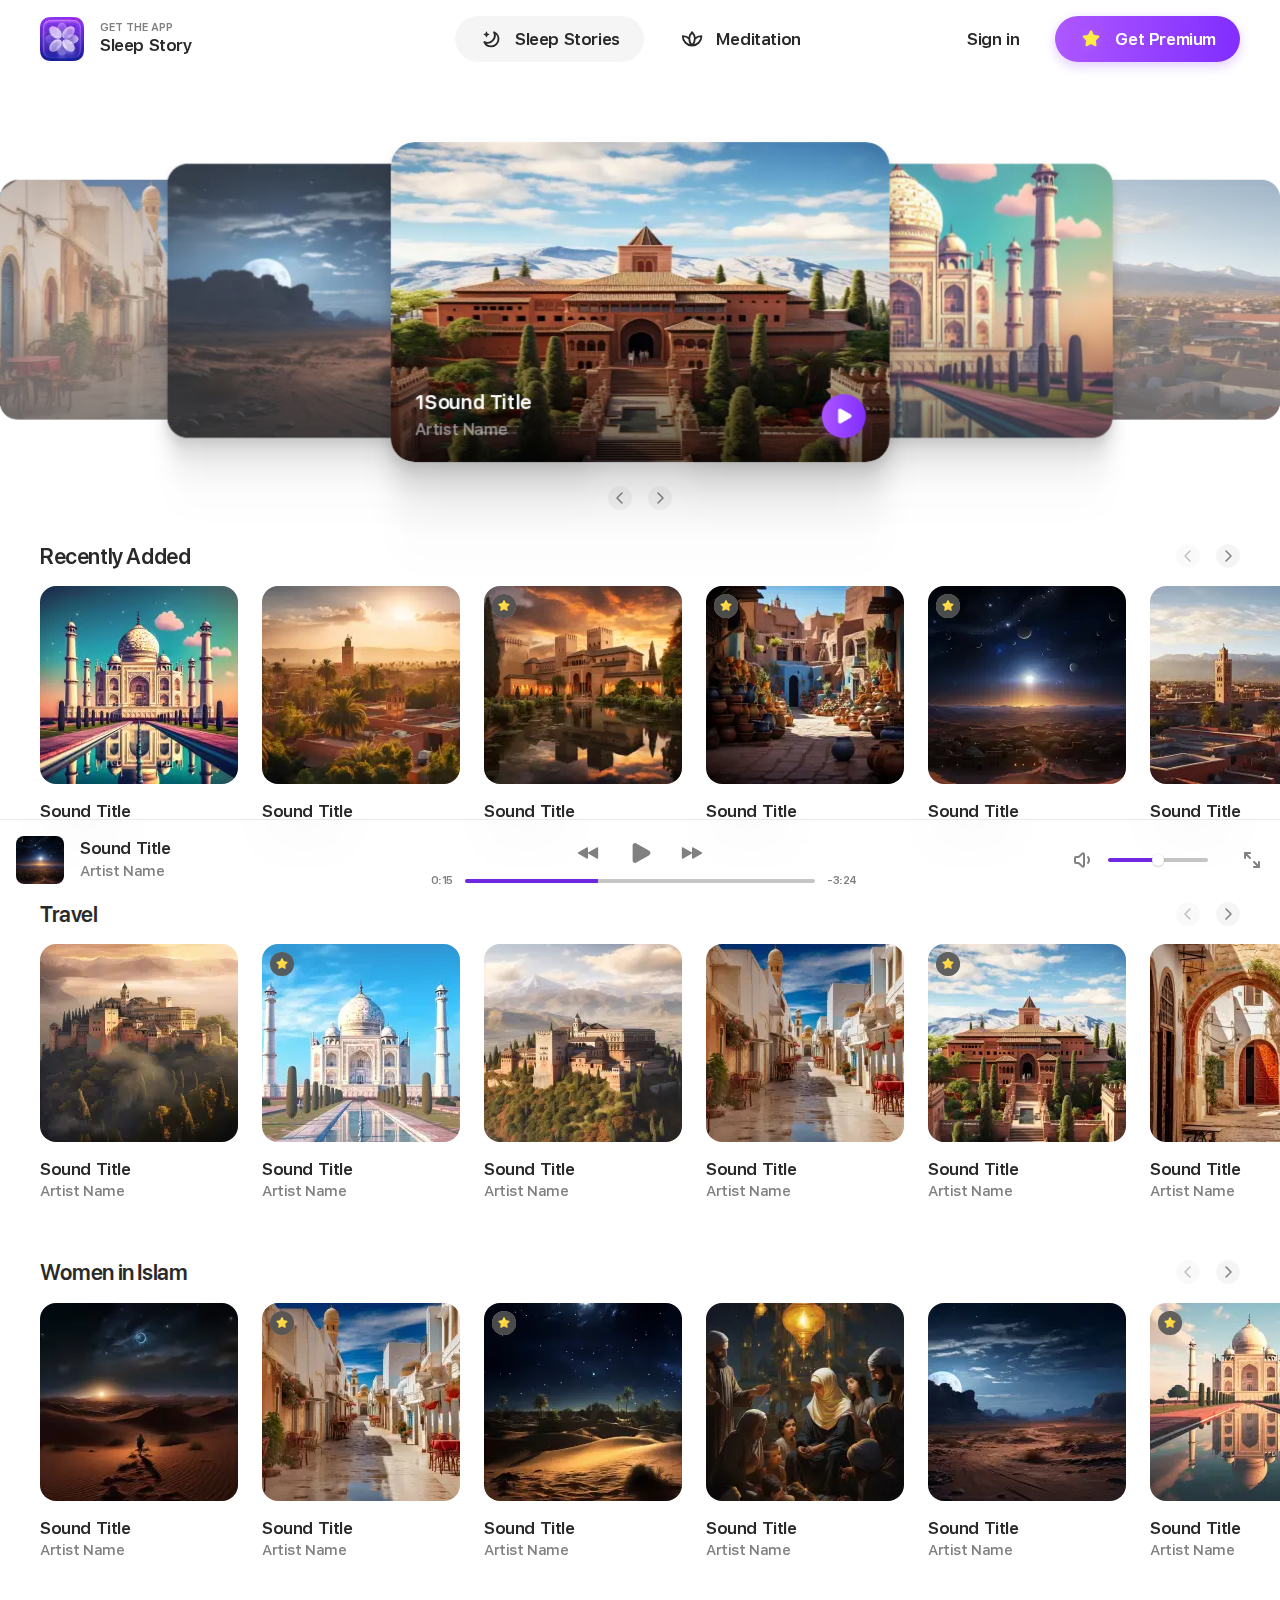
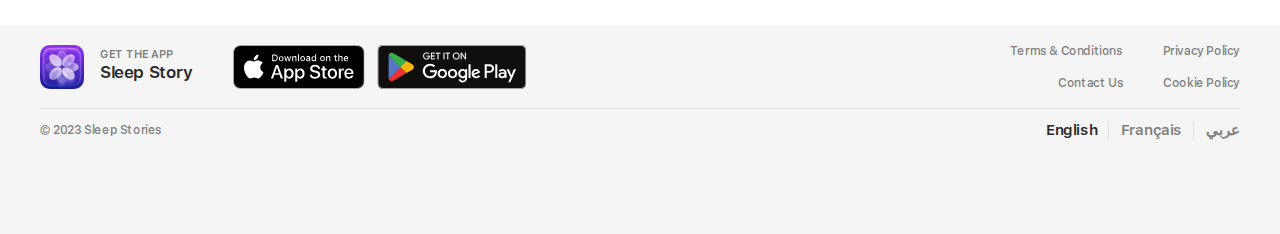
==== commit 2209efe6: "mobile version improvements" ====
--- a/index.html
+++ b/index.html
@@ -18,7 +18,7 @@
     <meta name="msapplication-TileColor" content="#ffffff">
     <meta name="msapplication-TileImage" content="images/favicons/mstile-144x144.png">
     <meta name="msapplication-config" content="images/favicons/browserconfig.xml">
-    <meta name="theme-color" content="#fff">
+    <meta name="theme-color" media="(prefers-color-scheme: light)" content="#fff">
     <meta name="theme-color" media="(prefers-color-scheme: dark)" content="#101014">
     <link rel="stylesheet" href="css/main.min.css">
   </head>
@@ -680,13 +680,13 @@
               <div class="premium__col"><span class="premium__subtitle">Select Plan</span>
                 <div class="premium__plans"> 
                   <label class="premium__plan"> 
-                    <input type="radio" name="plan" value="monthly"><span class="premium__item"> <span class="premium__name">Monthly</span><span class="premium__price"> <span>$9.99</span>$4.99/month</span></span>
+                    <input type="radio" name="plan1" value="monthly"><span class="premium__item"> <span class="premium__name">Monthly</span><span class="premium__price"> <span>$9.99</span>$4.99/month</span></span>
                   </label>
                   <label class="premium__plan"> 
-                    <input type="radio" name="plan" value="yearly" checked><span class="premium__item"> <span class="premium__tag">-20%</span><span class="premium__name">Yearly</span><span class="premium__price"> <span>$95.99</span>$47.99/year</span></span>
+                    <input type="radio" name="plan1" value="yearly" checked><span class="premium__item"> <span class="premium__tag">-20%</span><span class="premium__name">Yearly</span><span class="premium__price"> <span>$95.99</span>$47.99/year</span></span>
                   </label>
                   <label class="premium__plan premium__plan--full"> 
-                    <input type="radio" name="plan" value="lifetime"><span class="premium__item"> <span class="premium__tag">Best Value</span><span class="premium__name">Lifetime</span><span class="premium__price"> <span>$149.99</span>$74.99</span></span>
+                    <input type="radio" name="plan1" value="lifetime"><span class="premium__item"> <span class="premium__tag">Best Value</span><span class="premium__name">Lifetime</span><span class="premium__price"> <span>$149.99</span>$74.99</span></span>
                   </label>
                 </div>
               </div>
@@ -758,13 +758,13 @@
             <div class="user-profile__premium"><span class="premium__subtitle">Select Plan</span>
               <div class="premium__plans"> 
                 <label class="premium__plan"> 
-                  <input type="radio" name="plan" value="monthly"><span class="premium__item"> <span class="premium__name">Monthly</span><span class="premium__price"> <span>$9.99</span>$4.99/month</span></span>
+                  <input type="radio" name="plan2" value="monthly"><span class="premium__item"> <span class="premium__name">Monthly</span><span class="premium__price"> <span>$9.99</span>$4.99/month</span></span>
                 </label>
                 <label class="premium__plan"> 
-                  <input type="radio" name="plan" value="yearly" checked><span class="premium__item"> <span class="premium__tag">-20%</span><span class="premium__name">Yearly</span><span class="premium__price"> <span>$95.99</span>$47.99/year</span></span>
+                  <input type="radio" name="plan2" value="yearly" checked><span class="premium__item"> <span class="premium__tag">-20%</span><span class="premium__name">Yearly</span><span class="premium__price"> <span>$95.99</span>$47.99/year</span></span>
                 </label>
                 <label class="premium__plan premium__plan--full"> 
-                  <input type="radio" name="plan" value="lifetime"><span class="premium__item"> <span class="premium__tag">Best Value</span><span class="premium__name">Lifetime</span><span class="premium__price"> <span>$149.99</span>$74.99</span></span>
+                  <input type="radio" name="plan2" value="lifetime"><span class="premium__item"> <span class="premium__tag">Best Value</span><span class="premium__name">Lifetime</span><span class="premium__price"> <span>$149.99</span>$74.99</span></span>
                 </label>
               </div>
             </div>
--- a/css/main.min.css
+++ b/css/main.min.css
@@ -1,2 +1,2 @@
-@font-face{font-family:swiper-icons;src:url('data:application/font-woff;charset=utf-8;base64, [base64]//wADZ2x5ZgAAAywAAADMAAAD2MHtryVoZWFkAAABbAAAADAAAAA2E2+eoWhoZWEAAAGcAAAAHwAAACQC9gDzaG10eAAAAigAAAAZAAAArgJkABFsb2NhAAAC0AAAAFoAAABaFQAUGG1heHAAAAG8AAAAHwAAACAAcABAbmFtZQAAA/gAAAE5AAACXvFdBwlwb3N0AAAFNAAAAGIAAACE5s74hXjaY2BkYGAAYpf5Hu/j+W2+MnAzMYDAzaX6QjD6/4//Bxj5GA8AuRwMYGkAPywL13jaY2BkYGA88P8Agx4j+/8fQDYfA1AEBWgDAIB2BOoAeNpjYGRgYNBh4GdgYgABEMnIABJzYNADCQAACWgAsQB42mNgYfzCOIGBlYGB0YcxjYGBwR1Kf2WQZGhhYGBiYGVmgAFGBiQQkOaawtDAoMBQxXjg/wEGPcYDDA4wNUA2CCgwsAAAO4EL6gAAeNpj2M0gyAACqxgGNWBkZ2D4/wMA+xkDdgAAAHjaY2BgYGaAYBkGRgYQiAHyGMF8FgYHIM3DwMHABGQrMOgyWDLEM1T9/w8UBfEMgLzE////P/5//f/V/xv+r4eaAAeMbAxwIUYmIMHEgKYAYjUcsDAwsLKxc3BycfPw8jEQA/[base64]/uznmfPFBNODM2K7MTQ45YEAZqGP81AmGGcF3iPqOop0r1SPTaTbVkfUe4HXj97wYE+yNwWYxwWu4v1ugWHgo3S1XdZEVqWM7ET0cfnLGxWfkgR42o2PvWrDMBSFj/IHLaF0zKjRgdiVMwScNRAoWUoH78Y2icB/yIY09An6AH2Bdu/UB+yxopYshQiEvnvu0dURgDt8QeC8PDw7Fpji3fEA4z/PEJ6YOB5hKh4dj3EvXhxPqH/SKUY3rJ7srZ4FZnh1PMAtPhwP6fl2PMJMPDgeQ4rY8YT6Gzao0eAEA409DuggmTnFnOcSCiEiLMgxCiTI6Cq5DZUd3Qmp10vO0LaLTd2cjN4fOumlc7lUYbSQcZFkutRG7g6JKZKy0RmdLY680CDnEJ+UMkpFFe1RN7nxdVpXrC4aTtnaurOnYercZg2YVmLN/d/gczfEimrE/fs/bOuq29Zmn8tloORaXgZgGa78yO9/cnXm2BpaGvq25Dv9S4E9+5SIc9PqupJKhYFSSl47+Qcr1mYNAAAAeNptw0cKwkAAAMDZJA8Q7OUJvkLsPfZ6zFVERPy8qHh2YER+3i/BP83vIBLLySsoKimrqKqpa2hp6+jq6RsYGhmbmJqZSy0sraxtbO3sHRydnEMU4uR6yx7JJXveP7WrDycAAAAAAAH//wACeNpjYGRgYOABYhkgZgJCZgZNBkYGLQZtIJsFLMYAAAw3ALgAeNolizEKgDAQBCchRbC2sFER0YD6qVQiBCv/H9ezGI6Z5XBAw8CBK/m5iQQVauVbXLnOrMZv2oLdKFa8Pjuru2hJzGabmOSLzNMzvutpB3N42mNgZGBg4GKQYzBhYMxJLMlj4GBgAYow/P/PAJJhLM6sSoWKfWCAAwDAjgbRAAB42mNgYGBkAIIbCZo5IPrmUn0hGA0AO8EFTQAA');font-weight:400;font-style:normal}:root{--swiper-theme-color:#007aff}:host{position:relative;display:block;margin-left:auto;margin-right:auto;z-index:1}.swiper{margin-left:auto;margin-right:auto;position:relative;overflow:hidden;overflow:clip;list-style:none;padding:0;z-index:1;display:block}.swiper-vertical>.swiper-wrapper{flex-direction:column}.swiper-wrapper{position:relative;width:100%;height:100%;z-index:1;display:flex;transition-property:transform;transition-timing-function:var(--swiper-wrapper-transition-timing-function,initial);box-sizing:content-box}.swiper-android .swiper-slide,.swiper-ios .swiper-slide,.swiper-wrapper{transform:translate3d(0,0,0)}.swiper-horizontal{touch-action:pan-y}.swiper-vertical{touch-action:pan-x}.swiper-slide{flex-shrink:0;width:100%;height:100%;position:relative;transition-property:transform;display:block}.swiper-slide-invisible-blank{visibility:hidden}.swiper-autoheight,.swiper-autoheight .swiper-slide{height:auto}.swiper-autoheight .swiper-wrapper{align-items:flex-start;transition-property:transform,height}.swiper-backface-hidden .swiper-slide{transform:translateZ(0);-webkit-backface-visibility:hidden;backface-visibility:hidden}.swiper-3d.swiper-css-mode .swiper-wrapper{perspective:1200px}.swiper-3d .swiper-wrapper{transform-style:preserve-3d}.swiper-3d{perspective:1200px}.swiper-3d .swiper-cube-shadow,.swiper-3d .swiper-slide{transform-style:preserve-3d}.swiper-css-mode>.swiper-wrapper{overflow:auto;scrollbar-width:none;-ms-overflow-style:none}.swiper-css-mode>.swiper-wrapper::-webkit-scrollbar{display:none}.swiper-css-mode>.swiper-wrapper>.swiper-slide{scroll-snap-align:start start}.swiper-css-mode.swiper-horizontal>.swiper-wrapper{scroll-snap-type:x mandatory}.swiper-css-mode.swiper-vertical>.swiper-wrapper{scroll-snap-type:y mandatory}.swiper-css-mode.swiper-free-mode>.swiper-wrapper{scroll-snap-type:none}.swiper-css-mode.swiper-free-mode>.swiper-wrapper>.swiper-slide{scroll-snap-align:none}.swiper-css-mode.swiper-centered>.swiper-wrapper::before{content:'';flex-shrink:0;order:9999}.swiper-css-mode.swiper-centered>.swiper-wrapper>.swiper-slide{scroll-snap-align:center center;scroll-snap-stop:always}.swiper-css-mode.swiper-centered.swiper-horizontal>.swiper-wrapper>.swiper-slide:first-child{margin-inline-start:var(--swiper-centered-offset-before)}.swiper-css-mode.swiper-centered.swiper-horizontal>.swiper-wrapper::before{height:100%;min-height:1px;width:var(--swiper-centered-offset-after)}.swiper-css-mode.swiper-centered.swiper-vertical>.swiper-wrapper>.swiper-slide:first-child{margin-block-start:var(--swiper-centered-offset-before)}.swiper-css-mode.swiper-centered.swiper-vertical>.swiper-wrapper::before{width:100%;min-width:1px;height:var(--swiper-centered-offset-after)}.swiper-3d .swiper-slide-shadow,.swiper-3d .swiper-slide-shadow-bottom,.swiper-3d .swiper-slide-shadow-left,.swiper-3d .swiper-slide-shadow-right,.swiper-3d .swiper-slide-shadow-top{position:absolute;left:0;top:0;width:100%;height:100%;pointer-events:none;z-index:10}.swiper-3d .swiper-slide-shadow{background:rgba(0,0,0,.15)}.swiper-3d .swiper-slide-shadow-left{background-image:linear-gradient(to left,rgba(0,0,0,.5),rgba(0,0,0,0))}.swiper-3d .swiper-slide-shadow-right{background-image:linear-gradient(to right,rgba(0,0,0,.5),rgba(0,0,0,0))}.swiper-3d .swiper-slide-shadow-top{background-image:linear-gradient(to top,rgba(0,0,0,.5),rgba(0,0,0,0))}.swiper-3d .swiper-slide-shadow-bottom{background-image:linear-gradient(to bottom,rgba(0,0,0,.5),rgba(0,0,0,0))}.swiper-lazy-preloader{width:42px;height:42px;position:absolute;left:50%;top:50%;margin-left:-21px;margin-top:-21px;z-index:10;transform-origin:50%;box-sizing:border-box;border:4px solid var(--swiper-preloader-color,var(--swiper-theme-color));border-radius:50%;border-top-color:transparent}.swiper-watch-progress .swiper-slide-visible .swiper-lazy-preloader,.swiper:not(.swiper-watch-progress) .swiper-lazy-preloader{animation:swiper-preloader-spin 1s infinite linear}.swiper-lazy-preloader-white{--swiper-preloader-color:#fff}.swiper-lazy-preloader-black{--swiper-preloader-color:#000}@keyframes swiper-preloader-spin{0%{transform:rotate(0)}100%{transform:rotate(360deg)}}html{line-height:1.15;-webkit-text-size-adjust:100%}body{margin:0}main{display:block}h1{font-size:2em;margin:.67em 0}hr{box-sizing:content-box;height:0;overflow:visible}pre{font-family:monospace,monospace;font-size:1em}a{background-color:transparent}abbr[title]{border-bottom:none;text-decoration:underline;-webkit-text-decoration:underline dotted;text-decoration:underline dotted}b,strong{font-weight:bolder}code,kbd,samp{font-family:monospace,monospace;font-size:1em}small{font-size:80%}sub,sup{font-size:75%;line-height:0;position:relative;vertical-align:baseline}sub{bottom:-.25em}sup{top:-.5em}img{border-style:none}button,input,optgroup,select,textarea{font-family:inherit;font-size:100%;line-height:1.15;outline:0;margin:0}button,input{overflow:visible}button,select{text-transform:none}[type=button],[type=reset],[type=submit],button{-webkit-appearance:button}[type=button]::-moz-focus-inner,[type=reset]::-moz-focus-inner,[type=submit]::-moz-focus-inner,button::-moz-focus-inner{border-style:none;padding:0}[type=button]:-moz-focusring,[type=reset]:-moz-focusring,[type=submit]:-moz-focusring,button:-moz-focusring{outline:1px dotted ButtonText}fieldset{padding:.35em .75em .625em}legend{box-sizing:border-box;color:inherit;display:table;max-width:100%;padding:0;white-space:normal}progress{vertical-align:baseline}textarea{overflow:auto}[type=checkbox],[type=radio]{box-sizing:border-box;padding:0}[type=number]::-webkit-inner-spin-button,[type=number]::-webkit-outer-spin-button{height:auto}[type=search]{-webkit-appearance:textfield;outline-offset:-2px}[type=search]::-webkit-search-decoration{-webkit-appearance:none}::-webkit-file-upload-button{-webkit-appearance:button;font:inherit}details{display:block}summary{display:list-item}template{display:none}[hidden]{display:none}@font-face{font-family:SFProText;font-display:swap;font-weight:500;src:url(../fonts/SFProText-Medium.woff2) format("woff2"),url(../fonts/SFProText-Medium.woff) format("woff")}@font-face{font-family:SFProText;font-display:swap;font-weight:600;src:url(../fonts/SFProText-SemiBold.woff2) format("woff2"),url(../fonts/SFProText-SemiBold.woff) format("woff")}@font-face{font-family:SFProDisplay;font-display:swap;font-weight:600;src:url(../fonts/SFProDisplay-SemiBold.woff2) format("woff2"),url(../fonts/SFProDisplay-SemiBold.woff) format("woff")}.svg-image-angle,.svg-image-apple-logo,.svg-image-color-tick,.svg-image-cross,.svg-image-expand,.svg-image-google-logo,.svg-image-meditation,.svg-image-moon,.svg-image-options,.svg-image-pause,.svg-image-pause-white,.svg-image-play,.svg-image-play-next,.svg-image-play-prev,.svg-image-play-white,.svg-image-profile,.svg-image-radio-icon,.svg-image-star,.svg-image-tick,.svg-image-volume{background:url(../images/sprites/main.svg) no-repeat}.svg-image-angle{background-position:98.3606557377% 19.6078431373%;background-size:777.7777777778% auto;width:18px}.svg-image-angle:before{content:"";display:block;font-size:0;line-height:0;padding-top:100%}.svg-image-angle-dims{width:18px;height:18px}.svg-image-apple-logo{background-position:29.8245614035% 36.170212766%;background-size:538.4615384615% auto;width:26px}.svg-image-apple-logo:before{content:"";display:block;font-size:0;line-height:0;padding-top:100%}.svg-image-apple-logo-dims{width:26px;height:26px}.svg-image-color-tick{background-position:59.649122807% 0;background-size:538.4615384615% auto;width:26px}.svg-image-color-tick:before{content:"";display:block;font-size:0;line-height:0;padding-top:100%}.svg-image-color-tick-dims{width:26px;height:26px}.svg-image-cross{background-position:98.3606557377% 37.2549019608%;background-size:777.7777777778% auto;width:18px}.svg-image-cross:before{content:"";display:block;font-size:0;line-height:0;padding-top:100%}.svg-image-cross-dims{width:18px;height:18px}.svg-image-expand{background-position:59.649122807% 27.6595744681%;background-size:538.4615384615% auto;width:26px}.svg-image-expand:before{content:"";display:block;font-size:0;line-height:0;padding-top:100%}.svg-image-expand-dims{width:26px;height:26px}.svg-image-google-logo{background-position:0 72.3404255319%;background-size:538.4615384615% auto;width:26px}.svg-image-google-logo:before{content:"";display:block;font-size:0;line-height:0;padding-top:100%}.svg-image-google-logo-dims{width:26px;height:26px}.svg-image-meditation{background-position:22.8070175439% 72.3404255319%;background-size:538.4615384615% auto;width:26px}.svg-image-meditation:before{content:"";display:block;font-size:0;line-height:0;padding-top:100%}.svg-image-meditation-dims{width:26px;height:26px}.svg-image-moon{background-position:45.6140350877% 72.3404255319%;background-size:538.4615384615% auto;width:26px}.svg-image-moon:before{content:"";display:block;font-size:0;line-height:0;padding-top:100%}.svg-image-moon-dims{width:26px;height:26px}.svg-image-options{background-position:0 0;background-size:411.7647058824% auto;width:34px}.svg-image-options:before{content:"";display:block;font-size:0;line-height:0;padding-top:100%}.svg-image-options-dims{width:34px;height:34px}.svg-image-pause{background-position:32.0754716981% 0;background-size:411.7647058824% auto;width:34px}.svg-image-pause:before{content:"";display:block;font-size:0;line-height:0;padding-top:100%}.svg-image-pause-dims{width:34px;height:34px}.svg-image-pause-white{background-position:0 39.5348837209%;background-size:411.7647058824% auto;width:34px}.svg-image-pause-white:before{content:"";display:block;font-size:0;line-height:0;padding-top:100%}.svg-image-pause-white-dims{width:34px;height:34px}.svg-image-play{background-position:82.4561403509% 0;background-size:538.4615384615% auto;width:26px}.svg-image-play:before{content:"";display:block;font-size:0;line-height:0;padding-top:100%}.svg-image-play-dims{width:26px;height:26px}.svg-image-play-next{background-position:82.4561403509% 27.6595744681%;background-size:538.4615384615% auto;width:26px}.svg-image-play-next:before{content:"";display:block;font-size:0;line-height:0;padding-top:100%}.svg-image-play-next-dims{width:26px;height:26px}.svg-image-play-prev{background-position:82.4561403509% 55.3191489362%;background-size:538.4615384615% auto;width:26px}.svg-image-play-prev:before{content:"";display:block;font-size:0;line-height:0;padding-top:100%}.svg-image-play-prev-dims{width:26px;height:26px}.svg-image-play-white{background-position:0 100%;background-size:538.4615384615% auto;width:26px}.svg-image-play-white:before{content:"";display:block;font-size:0;line-height:0;padding-top:100%}.svg-image-play-white-dims{width:26px;height:26px}.svg-image-profile{background-position:22.8070175439% 100%;background-size:538.4615384615% auto;width:26px}.svg-image-profile:before{content:"";display:block;font-size:0;line-height:0;padding-top:100%}.svg-image-profile-dims{width:26px;height:26px}.svg-image-radio-icon{background-position:45.6140350877% 100%;background-size:538.4615384615% auto;width:26px}.svg-image-radio-icon:before{content:"";display:block;font-size:0;line-height:0;padding-top:100%}.svg-image-radio-icon-dims{width:26px;height:26px}.svg-image-star{background-position:100% 0;background-size:700% auto;width:20px}.svg-image-star:before{content:"";display:block;font-size:0;line-height:0;padding-top:100%}.svg-image-star-dims{width:20px;height:20px}.svg-image-tick{background-position:79.6610169492% 75%;background-size:636.3636363636% auto;width:22px}.svg-image-tick:before{content:"";display:block;font-size:0;line-height:0;padding-top:72.7272727273%}.svg-image-tick-dims{width:22px;height:16px}.svg-image-volume{background-position:68.4210526316% 100%;background-size:538.4615384615% auto;width:26px}.svg-image-volume:before{content:"";display:block;font-size:0;line-height:0;padding-top:100%}.svg-image-volume-dims{width:26px;height:26px}.image-by-height{width:auto}.image-by-height:before{content:none}.image-by-height>svg{height:inherit}.image-by-height>img{height:inherit!important;vertical-align:top!important;margin:0!important;padding:0!important;max-width:none!important;max-height:none!important;border:0!important;opacity:0!important}*,::after,::before{box-sizing:border-box}html{scroll-padding-top:78px}@media (max-width:767px){html{scroll-padding-top:134px}}body{display:-webkit-flex;display:-ms-flexbox;display:flex;-webkit-flex-direction:column;-ms-flex-direction:column;flex-direction:column;width:100%;height:100%;min-height:100vh;padding-top:78px;background-color:var(--base);font-family:SFProText,Helvetice,sans-serif;font-size:15px;font-weight:500;line-height:1.33;letter-spacing:-.4px;color:var(--light-text);font-feature-settings:"clig" off,"liga" off;-webkit-font-smoothing:antialiased;-moz-osx-font-smoothing:grayscale}@media (max-width:767px){body{padding-top:134px}}body.lock{overflow:hidden}body.overlay{overflow:hidden;position:relative}body.overlay::before{content:"";background-color:rgba(0,0,0,.8);position:absolute;left:0;right:0;top:0;bottom:0;z-index:90}.main{-webkit-flex-grow:1;-ms-flex-positive:1;flex-grow:1;overflow-x:hidden;padding:64px 0}@media (max-width:1023px){.main{padding:40px 0 56px}}@media (max-width:767px){.main{padding:20px 0 40px}}.container{width:100%;max-width:1392px;margin:0 auto;padding:0 40px}@media (max-width:1023px){.container{padding:0 24px}}@media (max-width:767px){.container{padding:0 20px}}.logo{display:block;transition:opacity .2s cubic-bezier(.25,.1,.25,1),background-color .2s cubic-bezier(.25,.1,.25,1),-webkit-transform .15s cubic-bezier(.25,.1,.25,1);transition:transform .15s cubic-bezier(.25,.1,.25,1),opacity .2s cubic-bezier(.25,.1,.25,1),background-color .2s cubic-bezier(.25,.1,.25,1);transition:transform .15s cubic-bezier(.25,.1,.25,1),opacity .2s cubic-bezier(.25,.1,.25,1),background-color .2s cubic-bezier(.25,.1,.25,1),-webkit-transform .15s cubic-bezier(.25,.1,.25,1)}.logo:active{-webkit-transform:scale(.95);transform:scale(.95)}.logo:hover{opacity:.8}.logo img{display:block;height:100%;-o-object-fit:contain;object-fit:contain}.custom-logo{display:-webkit-flex;display:-ms-flexbox;display:flex;-webkit-align-items:center;-ms-flex-align:center;align-items:center;text-decoration:none;color:inherit;transition:opacity .2s cubic-bezier(.25,.1,.25,1),background-color .2s cubic-bezier(.25,.1,.25,1),-webkit-transform .15s cubic-bezier(.25,.1,.25,1);transition:transform .15s cubic-bezier(.25,.1,.25,1),opacity .2s cubic-bezier(.25,.1,.25,1),background-color .2s cubic-bezier(.25,.1,.25,1);transition:transform .15s cubic-bezier(.25,.1,.25,1),opacity .2s cubic-bezier(.25,.1,.25,1),background-color .2s cubic-bezier(.25,.1,.25,1),-webkit-transform .15s cubic-bezier(.25,.1,.25,1)}.custom-logo:active{-webkit-transform:scale(.95);transform:scale(.95)}.custom-logo:hover{opacity:.8}.custom-logo img{display:block;height:44px;-o-object-fit:contain;object-fit:contain;margin-right:16px}.custom-logo__info{font-weight:600}.custom-logo__tagline{display:block;font-size:11px;line-height:1.18;text-transform:uppercase;letter-spacing:0}.custom-logo__title{display:block;font-size:17px;line-height:1.29;color:var(--dark-text)}@media (max-width:767px){.custom-logo--mob{display:block}}@media (max-width:767px){.custom-logo--mob img{margin:0 auto 16px}}@media (max-width:767px){.custom-logo--mob .custom-logo__info{text-align:center}}.list-reset{list-style:none;padding:0;margin:0}.h1,.h2,.h3,.h4,.h5,.h6,h1,h2,h3,h4,h5,h6{display:block;margin:0}.button{display:-webkit-inline-flex;display:-ms-inline-flexbox;display:inline-flex;-webkit-align-items:center;-ms-flex-align:center;align-items:center;padding:11px 24px;border:none;border-radius:24px;font-size:17px;font-weight:600;line-height:1.3;color:var(--dark-text);text-align:center;text-decoration:none;cursor:pointer;transition:opacity .2s cubic-bezier(.25,.1,.25,1),background-color .2s cubic-bezier(.25,.1,.25,1),-webkit-transform .15s cubic-bezier(.25,.1,.25,1);transition:transform .15s cubic-bezier(.25,.1,.25,1),opacity .2s cubic-bezier(.25,.1,.25,1),background-color .2s cubic-bezier(.25,.1,.25,1);transition:transform .15s cubic-bezier(.25,.1,.25,1),opacity .2s cubic-bezier(.25,.1,.25,1),background-color .2s cubic-bezier(.25,.1,.25,1),-webkit-transform .15s cubic-bezier(.25,.1,.25,1)}.button:active{-webkit-transform:scale(.95);transform:scale(.95)}.button .icon{margin-right:12px}.button--active,.button:hover{background-color:var(--light-bg)}.button--accent{background-image:linear-gradient(95deg,#ae58ff 0,#802dff 100%);box-shadow:0 4px 12px 0 rgba(128,45,255,.24);color:#fff}.button--accent:hover{opacity:.8}.button--accent .icon{-webkit-filter:drop-shadow(0 1px 4px rgba(255, 235, 69, .16));filter:drop-shadow(0 1px 4px rgba(255, 235, 69, .16))}.button--apple{background-color:#000;color:var(--base)}.button--apple:hover{background-color:#000;opacity:.8}@media (prefers-color-scheme:dark){.button--apple{background-color:#fff}.button--apple:hover{background-color:#fff}}.button--google{background-color:#fff;position:relative}.button--google::before{content:"";width:100%;height:100%;border-radius:inherit;border:2px solid var(--stroke);position:absolute;left:0;top:0}@media (prefers-color-scheme:dark){.button--google{background-color:#fff;color:var(--base)}.button--google::before{display:none}.button--google:hover{background-color:#fff;opacity:.8}}.button--red{background-color:var(--error);box-shadow:0 4px 12px 0 rgba(242,0,41,.24);color:#fff}.button--red:hover{background-color:var(--error)}.arrows{display:-webkit-flex;display:-ms-flexbox;display:flex;-webkit-align-items:center;-ms-flex-align:center;align-items:center}.arrows__item{display:-webkit-flex;display:-ms-flexbox;display:flex;-webkit-align-items:center;-ms-flex-align:center;align-items:center;-webkit-justify-content:center;-ms-flex-pack:center;justify-content:center;width:24px;height:24px;border-radius:50%;background-color:var(--light-bg);cursor:pointer;transition:opacity .2s cubic-bezier(.25,.1,.25,1),background-color .2s cubic-bezier(.25,.1,.25,1),-webkit-transform .15s cubic-bezier(.25,.1,.25,1);transition:transform .15s cubic-bezier(.25,.1,.25,1),opacity .2s cubic-bezier(.25,.1,.25,1),background-color .2s cubic-bezier(.25,.1,.25,1);transition:transform .15s cubic-bezier(.25,.1,.25,1),opacity .2s cubic-bezier(.25,.1,.25,1),background-color .2s cubic-bezier(.25,.1,.25,1),-webkit-transform .15s cubic-bezier(.25,.1,.25,1)}.arrows__item:active{-webkit-transform:scale(.95);transform:scale(.95)}.arrows__item:hover{opacity:.8}.arrows__item--prev .icon{-webkit-transform:scale(-1,1);transform:scale(-1,1)}.arrows__item:not(:last-child){margin-right:16px}.arrows__item.swiper-button-disabled{opacity:.5}.arrows__item .icon{width:18px;height:18px}.hidden{display:none}.user-nav{display:-webkit-flex;display:-ms-flexbox;display:flex;-webkit-align-items:center;-ms-flex-align:center;align-items:center;position:relative}.user-nav>:not(:last-child){margin-right:12px}@media (max-width:1023px){.user-nav>:not(:last-child){margin-right:24px}}@media (max-width:1023px){.user-nav .button[data-signin]{display:none}}@media (min-width:1024px){.user-nav .button[data-premium]{margin-right:0}}@media (max-width:767px){.user-nav .button[data-premium]{display:none}}.user-nav__button{display:none;-webkit-flex-shrink:0;-ms-flex-negative:0;flex-shrink:0;width:44px;height:44px;border-radius:50%;background-color:var(--light-bg);color:var(--light-text);position:relative;cursor:pointer}@media (max-width:1023px){.user-nav__button{display:block;margin-right:0!important}}.user-nav__button span,.user-nav__button::after,.user-nav__button::before{content:"";width:14px;height:2px;border-radius:4px;background-color:currentColor;position:absolute;top:50%;left:50%;-webkit-transform:translate(-50%,-50%);transform:translate(-50%,-50%)}.user-nav__button::before{top:calc(50% - 5px)}.user-nav__button::after{top:calc(50% + 5px)}.user-nav__wrap{display:none;-webkit-flex-shrink:0;-ms-flex-negative:0;flex-shrink:0;width:280px;padding:0 16px;border-radius:16px;background-color:#fff;box-shadow:0 4px 12px 0 rgba(0,0,0,.12);position:absolute;right:0;bottom:-16px;-webkit-transform:translateY(100%);transform:translateY(100%);opacity:0;visibility:hidden}@media (prefers-color-scheme:dark){.user-nav__wrap{background-color:#242428}}@media (max-width:1023px){.user-nav__wrap{display:block}}@media (max-width:767px){.user-nav__wrap{width:250px}}.user-nav__link{display:-webkit-flex;display:-ms-flexbox;display:flex;-webkit-align-items:center;-ms-flex-align:center;align-items:center;padding:16px 0;font-size:17px;font-weight:600;line-height:1.3;color:var(--dark-text);text-decoration:none}.user-nav__link:not(:last-child){border-bottom:1px solid var(--light-stroke)}.user-nav__link[data-premium]{display:none}@media (max-width:767px){.user-nav__link[data-premium]{display:-webkit-flex;display:-ms-flexbox;display:flex}}.user-nav__menu{display:none;padding-right:40px}@media (min-width:768px) and (max-width:1023px){.user-nav__menu{display:-webkit-flex;display:-ms-flexbox;display:flex}}.user-nav__menu--active{color:var(--accent);position:relative}.user-nav__menu--active::after{content:"";width:24px;height:24px;background-image:url(../images/sprites/main.stack.svg#image-color-tick);background-repeat:no-repeat;background-position:center;background-size:24px;position:absolute;right:0;top:50%;-webkit-transform:translateY(-50%);transform:translateY(-50%)}.user-nav__icon{-webkit-flex-shrink:0;-ms-flex-negative:0;flex-shrink:0;width:24px;height:24px;margin-right:12px}.user-nav__icon .icon,.user-nav__icon img{display:block;width:100%;height:100%}.user-nav__icon img{border-radius:50%;-o-object-fit:cover;object-fit:cover}.user-nav--active .user-nav__button{color:var(--dark-text)}.user-nav--active .user-nav__button::before{width:16px;top:50%;-webkit-transform:translate(-50%,-50%) rotate(45deg);transform:translate(-50%,-50%) rotate(45deg)}.user-nav--active .user-nav__button::after{width:16px;top:50%;-webkit-transform:translate(-50%,-50%) rotate(-45deg);transform:translate(-50%,-50%) rotate(-45deg)}.user-nav--active .user-nav__button span{display:none}.user-nav--active .user-nav__wrap{opacity:1;visibility:visible}.user{width:44px;height:44px;padding:6px;overflow:hidden}@media (max-width:1023px){.user{display:none}}.user img{display:block;width:100%;height:100%;border-radius:50%;-o-object-fit:cover;object-fit:cover}.header{padding:16px 0;position:fixed;top:0;left:0;right:0;z-index:70;transition:-webkit-transform .4s cubic-bezier(.25,.1,.25,1);transition:transform .4s cubic-bezier(.25,.1,.25,1);transition:transform .4s cubic-bezier(.25,.1,.25,1),-webkit-transform .4s cubic-bezier(.25,.1,.25,1)}@media (max-width:767px){.header{padding:8px 0}}.header--sticky{background-color:rgba(255,255,255,.75);border-bottom:.33px solid var(--light-stroke);-webkit-backdrop-filter:blur(25px);backdrop-filter:blur(25px)}@media (prefers-color-scheme:dark){.header--sticky{background-color:rgba(25,25,29,.8)}}@media (max-width:767px){.header--sticky{-webkit-transform:translateY(-64px);transform:translateY(-64px)}}.header--sticky .button--active,.header--sticky .button:hover{background-color:var(--base)}.header__wrap{display:-webkit-flex;display:-ms-flexbox;display:flex;-webkit-align-items:center;-ms-flex-align:center;align-items:center;-webkit-justify-content:space-between;-ms-flex-pack:justify;justify-content:space-between}@media (max-width:767px){.header__wrap{-webkit-flex-wrap:wrap;-ms-flex-wrap:wrap;flex-wrap:wrap}}@media (min-width:1024px){.menu{position:absolute;left:50%;top:50%;-webkit-transform:translate(-50%,-50%);transform:translate(-50%,-50%)}}@media (min-width:768px) and (max-width:1023px){.menu{display:none}}@media (max-width:767px){.menu{-webkit-order:99;-ms-flex-order:99;order:99;width:100%;padding:4px;border-radius:50px;background-color:var(--light-bg);margin-top:20px}}.menu__list{display:-webkit-flex;display:-ms-flexbox;display:flex;-webkit-align-items:center;-ms-flex-align:center;align-items:center}@media (max-width:767px){.menu__list{width:100%}}@media (max-width:767px){.menu__item{-webkit-flex-grow:1;-ms-flex-positive:1;flex-grow:1}}.menu__item:not(:last-child){margin-right:12px}@media (max-width:479px){.menu__item:not(:last-child){margin-right:0}}@media (max-width:767px){.menu .button{width:100%;-webkit-justify-content:center;-ms-flex-pack:center;justify-content:center;color:var(--light-text)}}@media (max-width:479px){.menu .button{padding:8px 12px;font-size:15px}.menu .button .icon{margin-right:8px}}@media (max-width:767px){.menu .button--active{background-color:var(--base);box-shadow:0 2px 8px 0 rgba(0,0,0,.08);color:var(--dark-text)}}.footer{background-color:var(--light-bg);padding-bottom:81px}.footer__main{display:-webkit-flex;display:-ms-flexbox;display:flex;-webkit-justify-content:space-between;-ms-flex-pack:justify;justify-content:space-between;padding:16px 0}@media (max-width:1023px){.footer__main{display:block;padding:20px 0}}@media (max-width:767px){.footer__main{padding-bottom:24px}}.footer__logos{display:-webkit-flex;display:-ms-flexbox;display:flex;margin-right:32px}@media (max-width:1023px){.footer__logos{-webkit-justify-content:center;-ms-flex-pack:center;justify-content:center;margin:0 auto 20px}}@media (max-width:767px){.footer__logos{-webkit-flex-wrap:wrap;-ms-flex-wrap:wrap;flex-wrap:wrap;margin-bottom:24px}}.footer__logos .custom-logo{margin-right:40px}@media (max-width:767px){.footer__logos .custom-logo{width:100%;margin-right:0;margin-bottom:16px}}.footer__apps{display:-webkit-flex;display:-ms-flexbox;display:flex;-webkit-align-items:center;-ms-flex-align:center;align-items:center}.footer__apps .logo:not(:last-child){margin-right:12px}.footer__menu{max-width:260px;text-align:right}@media (max-width:1023px){.footer__menu{max-width:none;text-align:left}}.footer__menu ul{display:-webkit-flex;display:-ms-flexbox;display:flex;-webkit-flex-wrap:wrap;-ms-flex-wrap:wrap;flex-wrap:wrap;-webkit-justify-content:flex-end;-ms-flex-pack:end;justify-content:flex-end;margin-bottom:-12px}@media (max-width:1023px){.footer__menu ul{-webkit-justify-content:center;-ms-flex-pack:center;justify-content:center}}@media (max-width:767px){.footer__menu ul{display:block;margin-bottom:0}}.footer__menu li{margin-bottom:12px}@media (max-width:767px){.footer__menu li{margin-bottom:0}}.footer__menu li:nth-child(2n+1){padding-right:40px}@media (max-width:1023px){.footer__menu li:nth-child(2n+1){padding-right:0}}@media (max-width:1023px){.footer__menu li:not(:last-child){margin-right:24px}}@media (max-width:767px){.footer__menu li:not(:last-child){margin-right:0;margin-bottom:16px}}.footer__link{font-size:12px;color:inherit;text-decoration:none;transition:opacity .2s cubic-bezier(.25,.1,.25,1),background-color .2s cubic-bezier(.25,.1,.25,1),-webkit-transform .15s cubic-bezier(.25,.1,.25,1);transition:transform .15s cubic-bezier(.25,.1,.25,1),opacity .2s cubic-bezier(.25,.1,.25,1),background-color .2s cubic-bezier(.25,.1,.25,1);transition:transform .15s cubic-bezier(.25,.1,.25,1),opacity .2s cubic-bezier(.25,.1,.25,1),background-color .2s cubic-bezier(.25,.1,.25,1),-webkit-transform .15s cubic-bezier(.25,.1,.25,1)}.footer__link:hover{opacity:.8}@media (max-width:1023px){.footer__link{font-size:15px}}@media (max-width:767px){.footer__link{display:block;text-align:center}}.footer__bottom{display:-webkit-flex;display:-ms-flexbox;display:flex;-webkit-align-items:center;-ms-flex-align:center;align-items:center;-webkit-justify-content:space-between;-ms-flex-pack:justify;justify-content:space-between;padding:12px 0;border-top:1px solid var(--light-stroke)}@media (max-width:1023px){.footer__bottom{padding:14px 0}}@media (max-width:767px){.footer__bottom{-webkit-flex-direction:column;-ms-flex-direction:column;flex-direction:column;padding:20px 0 12px}}.footer__copy{display:inline-block;font-size:12px;margin-right:32px}@media (max-width:767px){.footer__copy{-webkit-order:99;-ms-flex-order:99;order:99;margin-right:0;margin-top:16px}}.footer__langs{display:-webkit-flex;display:-ms-flexbox;display:flex;-webkit-align-items:center;-ms-flex-align:center;align-items:center}.footer__langs li{position:relative}.footer__langs li:not(:last-child){margin-right:24px}.footer__langs li:not(:last-child)::after{content:"";width:1px;height:100%;background-color:var(--light-stroke);position:absolute;top:0;right:-12px}.footer__lang{font-weight:600;text-decoration:none;color:inherit;transition:opacity .2s cubic-bezier(.25,.1,.25,1),background-color .2s cubic-bezier(.25,.1,.25,1),-webkit-transform .15s cubic-bezier(.25,.1,.25,1);transition:transform .15s cubic-bezier(.25,.1,.25,1),opacity .2s cubic-bezier(.25,.1,.25,1),background-color .2s cubic-bezier(.25,.1,.25,1);transition:transform .15s cubic-bezier(.25,.1,.25,1),opacity .2s cubic-bezier(.25,.1,.25,1),background-color .2s cubic-bezier(.25,.1,.25,1),-webkit-transform .15s cubic-bezier(.25,.1,.25,1)}.footer__lang:hover{opacity:.8}.footer__lang--active{color:var(--dark-text)}.card__media{width:198px;height:198px;border-radius:16px;margin-bottom:16px;position:relative;overflow:hidden;cursor:pointer}@media (max-width:1023px){.card__media{width:160px;height:160px}}.card__media img{display:block;width:100%;height:100%;-o-object-fit:cover;object-fit:cover}.card__media::before{content:"";width:100%;height:100%;background-color:rgba(0,0,0,.16);position:absolute;left:0;top:0;opacity:0;transition:opacity .25s cubic-bezier(.25,.1,.25,1)}.card__media:active .card__control{-webkit-transform:scale(.95);transform:scale(.95)}.card__media:hover::before{opacity:1}.card__media:hover .card__control{opacity:1;visibility:visible}.card__media--premium .card__star{display:block}.card__star{display:none;width:24px;height:24px;border-radius:50%;background-color:#9c9c9c;position:absolute;top:8px;left:8px;z-index:1;pointer-events:none;transition:opacity .2s cubic-bezier(.25,.1,.25,1),-webkit-transform .15s cubic-bezier(.25,.1,.25,1);transition:transform .15s cubic-bezier(.25,.1,.25,1),opacity .2s cubic-bezier(.25,.1,.25,1);transition:transform .15s cubic-bezier(.25,.1,.25,1),opacity .2s cubic-bezier(.25,.1,.25,1),-webkit-transform .15s cubic-bezier(.25,.1,.25,1)}.card__star::before{content:"";width:100%;height:100%;border-radius:inherit;background-color:rgba(37,37,37,.55);-webkit-backdrop-filter:blur(25px);backdrop-filter:blur(25px);position:absolute;left:0;top:0;z-index:-1}.card__star::after{content:"";width:100%;height:100%;border-radius:inherit;background-image:url(../images/sprites/main.stack.svg#image-star);background-repeat:no-repeat;background-position:center;background-size:18px;position:absolute;left:0;top:0}.card__control{display:block;width:44px;height:44px;border-radius:50%;color:#fff;background-image:linear-gradient(95deg,#ae58ff 0,#802dff 100%);box-shadow:0 4px 12px 0 rgba(128,45,255,.24);position:absolute;right:12px;bottom:12px;z-index:1;opacity:0;visibility:hidden;transition:opacity .2s cubic-bezier(.25,.1,.25,1),visibility .2s cubic-bezier(.25,.1,.25,1)}.card__control::before{content:"";width:100%;height:100%;border-radius:inherit;background-image:url(../images/sprites/main.stack.svg#image-play-white);background-repeat:no-repeat;background-position:center;background-size:24px;position:absolute;left:0;top:0}.card__control::after{display:none;content:"";width:100%;height:100%;border-radius:inherit;background-image:url(../images/sprites/main.stack.svg#image-pause-white);background-repeat:no-repeat;background-position:center;background-size:24px;position:absolute;left:0;top:0}.card__title{font-size:17px;font-weight:600;line-height:1.3;color:var(--dark-text);margin-bottom:2px}.card__subtitle{display:inline-block}.card--active .card__control{opacity:1;visibility:visible}.card--active .card__control::before{display:none}.card--active .card__control::after{display:block}.card--featured{max-width:506px;width:100%;height:320px;border-radius:24px;position:relative;overflow:hidden;cursor:pointer}@media (max-width:1023px){.card--featured{max-width:395px;height:auto;border-radius:16px}}.card--featured .card__media{width:100%;height:100%;border-radius:inherit;margin-bottom:0}.card--featured .card__media::after{content:"";width:100%;height:50%;background-image:linear-gradient(180deg,rgba(0,0,0,0) 0,rgba(0,0,0,.64) 100%);position:absolute;left:0;bottom:0}.card--featured .card__control{right:24px;bottom:24px;opacity:1;visibility:visible}@media (max-width:767px){.card--featured .card__control{right:16px;bottom:16px}}.card--featured .card__main{pointer-events:none;position:absolute;left:24px;right:92px;bottom:21px;z-index:1}@media (max-width:1023px){.card--featured .card__main{left:16px;bottom:16px}}.card--featured .card__title{font-size:20px;line-height:1.25;color:#fff;margin-bottom:3px}@media (max-width:1023px){.card--featured .card__title{font-size:17px;margin-bottom:2px}}.card--featured .card__subtitle{font-size:17px;line-height:1.3;color:var(--base50)}@media (max-width:1023px){.card--featured .card__subtitle{font-size:15px}}.featured-cards{margin-bottom:32px;overflow:hidden}@media (max-width:1023px){.featured-cards{margin-bottom:56px}}@media (max-width:767px){.featured-cards{margin-bottom:40px}}.featured-cards+*{margin-top:-170px;position:relative;z-index:1}@media (max-width:1023px){.featured-cards+*{margin-top:0}}@media (min-width:1392px){.featured-cards .container{max-width:none;padding:0 64px}}.featured-cards__title{width:0;height:0;font-size:0;line-height:0;overflow:hidden}.featured-cards__slider{padding-bottom:170px;position:relative}@media (max-width:1391px){.featured-cards__slider{margin:0 -40px}}@media (max-width:1023px){.featured-cards__slider{padding-left:24px;padding-bottom:0;margin:0 -24px}}@media (max-width:767px){.featured-cards__slider{padding-left:20px;margin:0 -20px}}.featured-cards__slider::before{content:"";width:20px;height:320px;background-image:linear-gradient(90deg,rgba(255,255,255,.8) 0,rgba(255,255,255,0) 100%);position:absolute;left:0;top:0;z-index:3}@media (prefers-color-scheme:dark){.featured-cards__slider::before{background-image:linear-gradient(90deg,rgba(16,16,20,.8) 0,rgba(16,16,20,0) 100%)}}.featured-cards__slider::after{content:"";width:20px;height:320px;background-image:linear-gradient(270deg,rgba(255,255,255,.8) 0,rgba(255,255,255,0) 100%);position:absolute;right:0;top:0;z-index:3}@media (prefers-color-scheme:dark){.featured-cards__slider::after{background-image:linear-gradient(270deg,rgba(16,16,20,.8) 0,rgba(16,16,20,0) 100%)}}.featured-cards .swiper-slide{width:39%;position:relative}@media (max-width:1023px){.featured-cards .swiper-slide{max-width:395px}}@media (max-width:767px){.featured-cards .swiper-slide{max-width:338px}}@media (max-width:389px){.featured-cards .swiper-slide{max-width:90%}}.featured-cards .swiper-slide .card{max-width:none}@media (min-width:1024px){.featured-cards .swiper-slide .card{transition:box-shadow .2s}.featured-cards .swiper-slide .card::after{content:"";width:100%;height:100%;background-color:#fff;opacity:0;position:absolute;left:0;top:0;transition:opacity .2s;pointer-events:none}}@media (min-width:1024px) and (prefers-color-scheme:dark){.featured-cards .swiper-slide .card::after{background-color:rgba(0,0,0,.5)}}@media (min-width:1024px){.featured-cards .swiper-slide.swiper-slide-active .card{box-shadow:0 0 0 0 rgba(0,0,0,.1),0 7px 15px 0 rgba(0,0,0,.1),0 27px 27px 0 rgba(0,0,0,.09),0 60px 36px 0 rgba(0,0,0,.05),0 107px 43px 0 rgba(0,0,0,.01),0 167px 47px 0 transparent}}@media (min-width:1024px){.featured-cards .swiper-slide:not(.swiper-slide-active) .card{pointer-events:none}.featured-cards .swiper-slide:not(.swiper-slide-active) .card__main{opacity:0}.featured-cards .swiper-slide:not(.swiper-slide-active) .card__control{opacity:0}.featured-cards .swiper-slide:not(.swiper-slide-active) .card::after{opacity:.4}.featured-cards .swiper-slide:not(.swiper-slide-active).swiper-slide-visible .card{box-shadow:0 0 0 0 rgba(0,0,0,.1),0 5.95px 12.75px 0 rgba(0,0,0,.1),0 22.95px 22.95px 0 rgba(0,0,0,.09),0 51px 30.6px 0 rgba(0,0,0,.05),0 90.95px 36.55px 0 rgba(0,0,0,.01),0 141.95px 39.95px 0 transparent}.featured-cards .swiper-slide:not(.swiper-slide-active).swiper-slide-visible .card::after{opacity:.2}}.featured-cards .arrows{-webkit-justify-content:center;-ms-flex-pack:center;justify-content:center;margin-top:24px}@media (max-width:1023px){.featured-cards .arrows{display:none}}.slider-section__head{display:-webkit-flex;display:-ms-flexbox;display:flex;-webkit-justify-content:space-between;-ms-flex-pack:justify;justify-content:space-between;-webkit-align-items:center;-ms-flex-align:center;align-items:center;margin-bottom:16px}@media (max-width:1023px){.slider-section__head{margin-bottom:12px}}@media (max-width:767px){.slider-section__head{display:block}}@media (max-width:767px){.slider-section__head .arrows{display:none}}.slider-section__title{font-family:SFProDisplay,Helvetice,sans-serif;font-size:22px;font-weight:600;line-height:1.28;color:var(--dark-text);margin-right:16px}@media (max-width:1023px){.slider-section__title{font-family:SFProText,Helvetice,sans-serif;font-size:20px}}@media (max-width:767px){.slider-section__title{margin-right:0}}.slider-section__main{margin-left:calc(-50vw + 50%);margin-right:calc(-50vw + 50%)}.slider-section .swiper-slide{max-width:198px;width:100%;margin-right:24px}@media (max-width:1023px){.slider-section .swiper-slide{max-width:160px;margin-right:16px}}.slider-section+.slider-section{margin-top:56px}@media (max-width:1023px){.slider-section+.slider-section{margin-top:48px}}@media (max-width:767px){.slider-section+.slider-section{margin-top:32px}}.player{height:100dvh;display:-webkit-flex;display:-ms-flexbox;display:flex;-webkit-flex-direction:column;-ms-flex-direction:column;flex-direction:column;padding-bottom:81px;position:fixed;bottom:0;left:0;right:0;z-index:70}.player::before{content:"";width:100%;height:81px;background-color:rgba(255,255,255,.75);border-top:.33px solid var(--light-stroke);-webkit-backdrop-filter:blur(25px);backdrop-filter:blur(25px);position:absolute;left:0;bottom:0;z-index:-1}@media (prefers-color-scheme:dark){.player::before{background-color:rgba(25,25,29,.8)}}@media (max-width:479px){.player::before{border-top:none;-webkit-backdrop-filter:none;backdrop-filter:none;background-color:transparent;background-image:linear-gradient(180deg,rgba(255,255,255,0) 0,rgba(255,255,255,.01) 10.61%,rgba(255,255,255,.03) 19.24%,rgba(255,255,255,.07) 26.2%,rgba(255,255,255,.12) 31.79%,rgba(255,255,255,.18) 36.32%,rgba(255,255,255,.25) 40.09%,rgba(255,255,255,.33) 43.4%,rgba(255,255,255,.41) 46.56%,rgba(255,255,255,.5) 49.88%,rgba(255,255,255,.59) 53.65%,rgba(255,255,255,.67) 58.18%,rgba(255,255,255,.76) 63.77%,rgba(255,255,255,.85) 70.73%,rgba(255,255,255,.93) 79.36%,#fff 89.97%)}}@media (max-width:479px) and (prefers-color-scheme:dark){.player::before{background-image:linear-gradient(180deg,rgba(16,16,20,0) 0,rgba(16,16,20,.01) 10.63%,rgba(16,16,20,.03) 19.27%,rgba(16,16,20,.07) 26.25%,rgba(16,16,20,.12) 31.85%,rgba(16,16,20,.18) 36.39%,rgba(16,16,20,.25) 40.16%,rgba(16,16,20,.33) 43.48%,rgba(16,16,20,.41) 46.65%,rgba(16,16,20,.5) 49.97%,rgba(16,16,20,.59) 53.74%,rgba(16,16,20,.67) 58.28%,rgba(16,16,20,.76) 63.88%,rgba(16,16,20,.85) 70.86%,rgba(16,16,20,.93) 79.5%,#101014 90.13%)}}.player__bar{display:-webkit-flex;display:-ms-flexbox;display:flex;-webkit-align-items:center;-ms-flex-align:center;align-items:center;-webkit-justify-content:space-between;-ms-flex-pack:justify;justify-content:space-between;height:81px;padding:16px;position:absolute;left:0;bottom:0;right:0;z-index:71;transition:background-color .2s;pointer-events:all;will-change:transform}@media (max-width:479px){.player__bar{background-color:rgba(255,255,255,.75);-webkit-backdrop-filter:blur(25px);backdrop-filter:blur(25px);box-shadow:0 4px 12px 0 rgba(0,0,0,.12);left:8px;right:8px;bottom:8px;border-radius:12px;padding:12px;height:64px}}@media (max-width:479px) and (prefers-color-scheme:dark){.player__bar{background-color:rgba(25,25,29,.8)}}@media (max-width:1023px){.player__bar .player__playback{display:none}}@media (max-width:479px){.player__bar .player__next,.player__bar .player__prev{display:none}}@media (max-width:479px){.player__bar .player__play{margin:0!important}}.player__controls{position:absolute;left:50%;top:50%;-webkit-transform:translate(-50%,-50%);transform:translate(-50%,-50%)}@media (max-width:1023px){.player__controls{position:static;-webkit-transform:none;transform:none}}.player__buttons{display:-webkit-flex;display:-ms-flexbox;display:flex;-webkit-justify-content:center;-ms-flex-pack:center;justify-content:center}.player__buttons>:not(:last-child){margin-right:24px}.player__button{padding:0;background-color:transparent;border:none;color:var(--light-text);transition:color .2s cubic-bezier(.25,.1,.25,1),opacity .2s cubic-bezier(.25,.1,.25,1);cursor:pointer}.player__button svg{display:block}.player__button:hover{color:var(--dark-text)}.player__play .icon--pause{display:none}.player__play--pause .icon--pause{display:block}.player__play--pause .icon--play{display:none}.player__playback{font-size:11px;font-weight:600;margin-top:10px;position:relative;transition:color .2s}@media (max-width:1023px){.player__playback{padding:0 40px}}@media (max-width:479px){.player__playback{padding:0}}.player__playback:hover{color:var(--dark-text)}@media (min-width:1024px){.player__playback input[type=range]::-webkit-slider-thumb{opacity:0}.player__playback input[type=range]::-moz-range-thumb{opacity:0}.player__playback input[type=range]::-ms-thumb{opacity:0}}.player__playback:hover input[type=range]::-webkit-slider-thumb{opacity:1}.player__playback:hover input[type=range]::-moz-range-thumb{opacity:1}.player__playback:hover input[type=range]::-ms-thumb{opacity:1}.player__playback-bar{width:500px}@media (max-width:1391px){.player__playback-bar{width:350px}}@media (max-width:1023px){.player__playback-bar{width:100%}}.player__progress-time{display:inline-block;position:absolute;left:-12px;top:50%;-webkit-transform:translate(-100%,-50%);transform:translate(-100%,-50%)}@media (max-width:1023px){.player__progress-time{left:0;-webkit-transform:translate(0,-50%);transform:translate(0,-50%)}}@media (max-width:479px){.player__progress-time{top:initial;bottom:-10px;-webkit-transform:translate(0,100%);transform:translate(0,100%)}}.player__duration{display:inline-block;position:absolute;right:-12px;top:50%;-webkit-transform:translate(100%,-50%);transform:translate(100%,-50%)}@media (max-width:1023px){.player__duration{right:0;-webkit-transform:translate(0,-50%);transform:translate(0,-50%)}}@media (max-width:479px){.player__duration{top:initial;bottom:-10px;-webkit-transform:translate(0,100%);transform:translate(0,100%)}}.player__track{display:-webkit-flex;display:-ms-flexbox;display:flex;-webkit-align-items:center;-ms-flex-align:center;align-items:center;cursor:pointer;transition:opacity .2s cubic-bezier(.25,.1,.25,1)}.player__track:hover{opacity:.8}.player__preview{-webkit-flex-shrink:0;-ms-flex-negative:0;flex-shrink:0;width:48px;height:48px;border-radius:8px;margin-right:16px;overflow:hidden;will-change:transform}@media (max-width:479px){.player__preview{width:40px;height:40px;margin-right:12px}}.player__preview img{display:block;width:100%;height:100%;-o-object-fit:cover;object-fit:cover}.player__title{display:block;font-size:17px;font-weight:600;color:var(--dark-text);white-space:nowrap;margin-bottom:2px;will-change:transform}@media (max-width:479px){.player__title{font-size:15px;margin-bottom:0}}.player__artist{display:block;white-space:nowrap;will-change:transform}@media (max-width:479px){.player__artist{font-size:13px}}.player__additional{display:-webkit-flex;display:-ms-flexbox;display:flex;-webkit-align-items:center;-ms-flex-align:center;align-items:center;margin-left:auto}@media (max-width:1023px){.player__additional{display:none}}.player__sound{display:-webkit-flex;display:-ms-flexbox;display:flex;-webkit-align-items:center;-ms-flex-align:center;align-items:center}.player__sound:hover .player__button{color:var(--dark-text)}.player__sound .icon{margin-right:12px}.player__sound .volume-off{display:none}.player__sound .volume-loud{display:none}.player__sound.loud .volume-loud{display:block}.player__sound.mute .volume-on{display:none}.player__sound.mute .volume-off{display:block}.player__full{margin-left:64px}@media (max-width:1391px){.player__full{margin-left:32px}}.player__full .expand path{transition:-webkit-transform .2s cubic-bezier(.25,.1,.25,1);transition:transform .2s cubic-bezier(.25,.1,.25,1);transition:transform .2s cubic-bezier(.25,.1,.25,1),-webkit-transform .2s cubic-bezier(.25,.1,.25,1)}.player__sound-bar{max-width:100px;width:100%}.player__top{max-width:532px;width:100%;padding:16px;text-align:center;margin:0 auto;opacity:0;visibility:hidden;transition:opacity .2s ease-out,visibility .2s ease-out}.player__caption{display:block;font-size:12px;font-weight:600;text-transform:uppercase;color:var(--base50);letter-spacing:0;margin-bottom:4px}.player__playlist{display:block;font-size:17px;font-weight:600;color:#fff}.player__close{display:none;-webkit-align-items:center;-ms-flex-align:center;align-items:center;-webkit-justify-content:center;-ms-flex-pack:center;justify-content:center;width:24px;height:24px;border-radius:50%;background-color:rgba(255,255,255,.24);position:absolute;right:24px;top:24px}@media (max-width:1023px){.player__close{display:-webkit-flex;display:-ms-flexbox;display:flex}}@media (max-width:479px){.player__close{right:20px;top:20px}}.player__box{max-width:532px;width:100%;padding:16px;text-align:center;margin:auto;opacity:0;visibility:hidden}.player__box .player__title{display:inline-block;font-size:22px;color:#fff;margin-bottom:8px}@media (max-width:1023px) and (orientation:landscape){.player__box .player__title{font-size:18px}}@media (max-width:479px){.player__box .player__title{font-size:20px;margin-bottom:3px}}@media (max-width:479px) and (orientation:landscape){.player__box .player__title{font-size:17px}}.player__box .player__artist{max-width:100%;width:-webkit-max-content;width:-moz-max-content;width:max-content;font-size:17px;color:var(--base50);margin:0 auto}@media (max-width:1023px) and (orientation:landscape){.player__box .player__artist{font-size:15px}}.player__box .player__playback{margin-top:32px}@media (max-width:1023px) and (orientation:landscape){.player__box .player__playback{margin-top:24px}}.player__box .player__buttons{margin:48px 0 44px}@media (max-width:1023px) and (orientation:landscape){.player__box .player__buttons{margin:20px 0 12px}}.player__box .player__play svg{width:48px;height:48px}@media (max-width:1023px) and (orientation:landscape){.player__box .player__play svg{width:36px;height:36px}}.player__box .player__next svg,.player__box .player__prev svg{width:36px;height:36px}@media (max-width:1023px) and (orientation:landscape){.player__box .player__next svg,.player__box .player__prev svg{width:30px;height:30px}}.player__box .player__sound-bar{max-width:none}.player__cover{max-width:500px;width:100%;border-radius:24px;aspect-ratio:1;box-shadow:0 12px 32px 0 rgba(0,0,0,.08);overflow:hidden;margin:0 auto 32px;will-change:transform}@media (max-width:1023px) and (orientation:landscape){.player__cover{margin-bottom:20px}}@media (max-width:479px){.player__cover{border-radius:16px}}.player__cover img{display:block;width:100%;height:100%;-o-object-fit:cover;object-fit:cover}.player__mob-controls{display:none}@media (max-width:1023px){.player__mob-controls{display:block;opacity:0;transition:opacity .2s ease-out}}.player__overlay{background-color:#000;position:absolute;left:0;right:0;top:calc(100vh - 81px);bottom:0;z-index:-1;opacity:0;pointer-events:none;will-change:transform}.player__overlay::after{content:"";width:100%;height:100%;background-image:linear-gradient(rgba(0,0,0,.3) 0,rgba(0,0,0,.8) 100%);position:absolute;left:0;top:0;z-index:1}.player--transparent::before{background-color:transparent}.player:not(.player--open){pointer-events:none}.player--open input[type=range]{background-color:rgba(255,255,255,.24)}.player--open input[type=range]::-moz-range-track,.player--open input[type=range]::-ms-fill-lower,.player--open input[type=range]::-ms-fill-upper,.player--open input[type=range]::-ms-track,.player--open input[type=range]::-webkit-slider-runnable-track,.player--open input[type=range]:focus::-ms-fill-lower,.player--open input[type=range]:focus::-ms-fill-upper{background-color:rgba(255,255,255,.24)}.player--open .player__top{opacity:1;visibility:visible}.player--open .player__box{opacity:1;visibility:visible}.player--open .player__track{opacity:0;visibility:hidden}.player--open .player__button{color:#fff}.player--open .player__button:hover{opacity:.8}.player--open .player__playback{color:var(--base50)}.player--open .player__mob-controls{opacity:1}@media (max-width:479px){.player--open .player__bar{opacity:0;visibility:hidden}}@media (max-width:1023px){.player--open .player__bar .player__buttons{display:none}}.player--open .expand__top{-webkit-transform:translate(9px,9px);transform:translate(9px,9px)}.player--open .expand__bottom{-webkit-transform:translate(-9px,-9px);transform:translate(-9px,-9px)}.player.animating input[type=range]{background-color:rgba(255,255,255,.24)}.player.animating input[type=range]::-moz-range-track,.player.animating input[type=range]::-ms-fill-lower,.player.animating input[type=range]::-ms-fill-upper,.player.animating input[type=range]::-ms-track,.player.animating input[type=range]::-webkit-slider-runnable-track,.player.animating input[type=range]:focus::-ms-fill-lower,.player.animating input[type=range]:focus::-ms-fill-upper{background-color:rgba(255,255,255,.24)}.player.animating .player__button{color:#fff}.player.animating .player__button:hover{opacity:.8}.player.animating .player__playback{color:var(--base50)}.player.animating .player__bar{background-color:transparent;border-top:none;-webkit-backdrop-filter:none;backdrop-filter:none}@media (max-width:1023px){.player.animating .player__bar .player__buttons{display:none}}.player.animating .player__full,.player.animating .player__track{pointer-events:none}.player.animating .expand__top{-webkit-transform:translate(9px,9px);transform:translate(9px,9px)}.player.animating .expand__bottom{-webkit-transform:translate(-9px,-9px);transform:translate(-9px,-9px)}input[type=range]{display:block;width:100%;border-radius:2px;background-color:var(--stroke);-webkit-appearance:none}input[type=range]:focus{outline:0}input[type=range]::-webkit-slider-thumb{appearance:none;-webkit-appearance:none;width:12px;height:12px;border-radius:50%;background-color:#fff;border:none;box-shadow:0 0 0 .3px rgba(0,0,0,.12),0 1px 2px 0 rgba(0,0,0,.16);cursor:pointer;margin-top:-4px}input[type=range]::-moz-range-thumb{width:12px;height:12px;border-radius:50%;background-color:#fff;border:none;box-shadow:0 0 0 .3px rgba(0,0,0,.12),0 1px 2px 0 rgba(0,0,0,.16);cursor:pointer}input[type=range]::-ms-thumb{width:12px;height:12px;border-radius:50%;background-color:#fff;border:none;box-shadow:0 0 0 .3px rgba(0,0,0,.12),0 1px 2px 0 rgba(0,0,0,.16);cursor:pointer}input[type=range]::-webkit-slider-runnable-track{width:100%;height:4px;border-radius:4px;background-color:var(--stroke);cursor:pointer}input[type=range]::-moz-range-track{width:100%;height:4px;border-radius:4px;background-color:var(--stroke);cursor:pointer}input[type=range]::-ms-track{width:100%;height:4px;border-radius:4px;background-color:var(--stroke);border:none;border-color:transparent;color:transparent;cursor:pointer}input[type=range]::-ms-fill-lower{background-color:var(--stroke);border:none;border-radius:4px}input[type=range]:focus::-ms-fill-lower{background-color:var(--stroke)}input[type=range]::-ms-fill-upper{background-color:var(--stroke);border:none;border-radius:4px}input[type=range]:focus::-ms-fill-upper{background-color:var(--stroke)}.popup{max-width:500px;width:100%;max-height:100vh;position:fixed;top:15vh;bottom:15vh;left:50%;-webkit-transform:translateX(-50%);transform:translateX(-50%);z-index:99;opacity:0;visibility:hidden;overflow:hidden;transition:opacity .2s cubic-bezier(.25,.1,.25,1),visibility .2s cubic-bezier(.25,.1,.25,1)}@media (max-width:479px){.popup{background-color:var(--base);display:-webkit-flex;display:-ms-flexbox;display:flex;-webkit-flex-direction:column;-ms-flex-direction:column;flex-direction:column;-webkit-justify-content:center;-ms-flex-pack:center;justify-content:center;border-radius:0;top:0;bottom:0;left:0;-webkit-transform:none;transform:none}}@media (max-width:479px) and (prefers-color-scheme:dark){.popup{background-color:#16161a}}.popup.active{opacity:1;visibility:visible}.popup__control{display:-webkit-flex;display:-ms-flexbox;display:flex;-webkit-align-items:center;-ms-flex-align:center;align-items:center;-webkit-justify-content:center;-ms-flex-pack:center;justify-content:center;width:32px;height:32px;border-radius:50%;background-color:var(--light-bg);transition:opacity .2s cubic-bezier(.25,.1,.25,1),background-color .2s cubic-bezier(.25,.1,.25,1),-webkit-transform .15s cubic-bezier(.25,.1,.25,1);transition:transform .15s cubic-bezier(.25,.1,.25,1),opacity .2s cubic-bezier(.25,.1,.25,1),background-color .2s cubic-bezier(.25,.1,.25,1);transition:transform .15s cubic-bezier(.25,.1,.25,1),opacity .2s cubic-bezier(.25,.1,.25,1),background-color .2s cubic-bezier(.25,.1,.25,1),-webkit-transform .15s cubic-bezier(.25,.1,.25,1);cursor:pointer;position:absolute;top:12px}.popup__control:active{-webkit-transform:scale(.95);transform:scale(.95)}.popup__control:hover{opacity:.8}.popup__control .icon{color:var(--light-text)}.popup__back{left:12px}.popup__back .icon{-webkit-transform:scale(-1,1);transform:scale(-1,1)}.popup__close{right:12px}.popup__main{max-height:100%;padding:72px 32px 24px;border-radius:24px;background-color:var(--base);text-align:center;overflow-y:scroll}@media (prefers-color-scheme:dark){.popup__main{background-color:#16161a}}@media (max-width:479px){.popup__main{background-color:transparent;border-radius:0;padding-left:20px;padding-right:20px}}.popup__logo{display:block;width:64px;height:64px;-webkit-filter:drop-shadow(0 4px 12px rgba(0, 0, 0, .24));filter:drop-shadow(0 4px 12px rgba(0, 0, 0, .24));-webkit-transform:translate3d(0,0,0);transform:translate3d(0,0,0);margin:0 auto 32px}.popup__logo img{display:block;width:100%;height:100%;-o-object-fit:contain;object-fit:contain}.popup__title{display:block;font-family:SFProDisplay,Helvetice,sans-serif;font-size:34px;font-weight:600;line-height:1.2;color:var(--dark-text);margin-bottom:12px}.popup__title span{display:block;background:linear-gradient(135deg,#f2d900 10%,#ffb81a 90%);background-clip:text;-webkit-background-clip:text;-webkit-text-fill-color:transparent}.popup__info{font-size:17px;margin-bottom:32px}.popup__info p{margin:0}.popup__buttons>:not(:last-child){margin-bottom:16px}.popup__buttons .button{display:-webkit-flex;display:-ms-flexbox;display:flex;-webkit-justify-content:center;-ms-flex-pack:center;justify-content:center;width:100%}.popup__caption{display:block;margin-top:24px}.popup__caption a{color:var(--accent);text-decoration:none;transition:opacity .2s cubic-bezier(.25,.1,.25,1),background-color .2s cubic-bezier(.25,.1,.25,1),-webkit-transform .15s cubic-bezier(.25,.1,.25,1);transition:transform .15s cubic-bezier(.25,.1,.25,1),opacity .2s cubic-bezier(.25,.1,.25,1),background-color .2s cubic-bezier(.25,.1,.25,1);transition:transform .15s cubic-bezier(.25,.1,.25,1),opacity .2s cubic-bezier(.25,.1,.25,1),background-color .2s cubic-bezier(.25,.1,.25,1),-webkit-transform .15s cubic-bezier(.25,.1,.25,1)}.popup__caption a:hover{opacity:.8}.popup .loader{display:-webkit-flex;display:-ms-flexbox;display:flex;-webkit-align-items:center;-ms-flex-align:center;align-items:center;-webkit-justify-content:center;-ms-flex-pack:center;justify-content:center;width:32px;height:32px;border-radius:50%;border:3px solid var(--stroke);color:var(--accent);position:relative;z-index:1;margin:8px auto}.popup .loader::before{content:"";width:32px;height:32px;border-radius:inherit;border:3px solid var(--accent);border-bottom-color:transparent;position:absolute;left:-3px;top:-3px;-webkit-animation:rotation 1.5s linear infinite;animation:rotation 1.5s linear infinite}@-webkit-keyframes rotation{0%{-webkit-transform:rotate(0);transform:rotate(0)}100%{-webkit-transform:rotate(360deg);transform:rotate(360deg)}}@keyframes rotation{0%{-webkit-transform:rotate(0);transform:rotate(0)}100%{-webkit-transform:rotate(360deg);transform:rotate(360deg)}}.popup .loader .icon{display:none}.popup .loader--ready{border:none}.popup .loader--ready::before{display:none}.popup .loader--ready::after{content:"";width:100%;height:100%;border-radius:inherit;position:absolute;left:0;top:0;background-color:var(--accent);opacity:.12;z-index:-1}.popup .loader--ready .icon{display:block}.premium{max-width:900px;top:8vh;bottom:8vh}@media (max-width:767px){.premium{max-width:500px}}.premium__info{display:-webkit-flex;display:-ms-flexbox;display:flex;-webkit-justify-content:space-between;-ms-flex-pack:justify;justify-content:space-between;text-align:left;margin:32px 0}@media (max-width:767px){.premium__info{display:block}}.premium__col{width:calc(50% - 20px)}@media (max-width:767px){.premium__col{width:100%}.premium__col:not(:last-child){margin-bottom:40px}}.premium__benefits ul{margin:0;padding:0;list-style:none;font-size:17px;color:var(--dark-text)}.premium__benefits ul li{padding-left:36px;position:relative}.premium__benefits ul li::before{content:"";width:24px;height:24px;background-image:url(../images/sprites/main.stack.svg#image-color-tick);background-repeat:no-repeat;background-position:center;background-size:24px;position:absolute;left:0;top:-1px}.premium__benefits ul li:not(:last-child){margin-bottom:16px}.premium__benefits ul span{display:block;font-size:15px;color:var(--light-text);margin-top:4px}.premium__subtitle{display:block;font-size:20px;font-weight:600;line-height:1.25;color:var(--dark-text);margin-bottom:24px}.premium__plans{display:-webkit-flex;display:-ms-flexbox;display:flex;-webkit-justify-content:space-between;-ms-flex-pack:justify;justify-content:space-between;-webkit-flex-wrap:wrap;-ms-flex-wrap:wrap;flex-wrap:wrap;margin-bottom:-16px}@media (max-width:767px){.premium__plans{padding:0 32px;margin:0 -32px;-webkit-flex-wrap:nowrap;-ms-flex-wrap:nowrap;flex-wrap:nowrap;overflow-x:auto;-ms-overflow-style:none;scrollbar-width:none}.premium__plans::-webkit-scrollbar{display:none;width:0;height:0}}@media (max-width:479px){.premium__plans{padding:0 20px;margin:0 -20px}}.premium__plan{-webkit-flex-shrink:0;-ms-flex-negative:0;flex-shrink:0;width:calc(50% - 8px);cursor:pointer;margin-bottom:16px;transition:opacity .2s cubic-bezier(.25,.1,.25,1)}@media (max-width:767px){.premium__plan{min-width:190px;width:auto}.premium__plan:not(:last-child){margin-right:16px}}.premium__plan:hover{opacity:.8}.premium__plan--full{width:100%}@media (max-width:767px){.premium__plan--full{width:auto}}.premium__plan input{display:none}.premium__plan input:checked+.premium__item{border-color:var(--accent);position:relative}.premium__plan input:checked+.premium__item::after{content:"";width:24px;height:24px;background-image:url(../images/sprites/main.stack.svg#image-radio-icon);background-repeat:no-repeat;background-position:center;background-size:24px;position:absolute;right:12px;top:12px}.premium__item{display:block;min-height:110px;height:100%;display:-webkit-flex;display:-ms-flexbox;display:flex;-webkit-flex-direction:column;-ms-flex-direction:column;flex-direction:column;-webkit-align-items:flex-start;-ms-flex-align:start;align-items:flex-start;padding:12px 16px;border-radius:16px;border:2px solid var(--stroke)}.premium__tag{display:inline-block;padding:2px 8px;background-image:linear-gradient(95deg,#ae58ff 0,#802dff 100%);border-radius:25px;font-size:13px;font-weight:600;line-height:1.38;letter-spacing:-.08px;color:#fff;margin-bottom:12px}.premium__name{display:block;font-size:17px;font-weight:600;color:var(--dark-text);margin-top:auto}.premium__price{display:-webkit-inline-flex;display:-ms-inline-flexbox;display:inline-flex;-webkit-align-items:center;-ms-flex-align:center;align-items:center;margin-top:2px}.premium__price span{font-size:13px;margin-right:4px}.premium--sale .premium__price{color:var(--accent)}.premium--sale .premium__price span{color:var(--light-text);text-decoration:line-through}.user-profile__nav{left:12px;background-color:transparent}.user-profile__nav--active{background-color:var(--light-bg)}.user-profile__nav--active .icon{color:#000}@media (prefers-color-scheme:dark){.user-profile__nav--active .icon{color:#fff}}.user-profile__nav--active .user-profile__menu{opacity:1;visibility:visible}.user-profile__menu{width:155px;padding:2px 16px;border-radius:16px;background-color:#fff;box-shadow:0 4px 12px 0 rgba(0,0,0,.12);position:absolute;left:0;bottom:-8px;-webkit-transform:translateY(100%);transform:translateY(100%);opacity:0;visibility:hidden}@media (prefers-color-scheme:dark){.user-profile__menu{background-color:#242428}}.user-profile__menu li:not(:last-child){border-bottom:1px solid var(--light-stroke)}.user-profile__link{display:block;padding:10px 0;font-size:17px;color:var(--dark-text);text-decoration:none}.user-profile__link:hover{opacity:.8}.user-profile__link--red{color:var(--error)}.user-profile__link--accent{color:var(--accent)}.user-profile__inner{padding:0 16px;border-radius:16px;background-color:var(--light-bg);text-align:left}.user-profile__inner li:not(:last-child){border-bottom:1px solid var(--light-stroke)}.user-profile__inner .user-profile__link{padding:16px 0}.user-profile__info{padding:16px 0;font-size:17px;color:var(--dark-text)}.user-profile__info span{display:block;font-size:15px;color:var(--light-text);margin-top:2px}.user-profile__premium{text-align:left}.user-profile__premium .premium__price{color:var(--accent)}.user-profile__premium .premium__price span{color:var(--light-text);text-decoration:line-through}.user-profile__premium+.popup__buttons{margin-top:16px}.delete .popup__image{margin-bottom:28px}.delete .popup__image img{display:block;margin:0 auto;-o-object-fit:contain;object-fit:contain}.delete .popup__buttons{display:-webkit-flex;display:-ms-flexbox;display:flex}.delete .popup__buttons>:not(:last-child){margin-right:12px;margin-bottom:0}.input input{display:block;width:100%;padding:10px 24px;border-radius:24px;background-color:var(--light-bg);border:none;font-size:17px;text-align:center;color:var(--dark-text)}.input input::-webkit-input-placeholder{color:var(--light-text)}.input input::-moz-placeholder{color:var(--light-text)}.input input:-ms-input-placeholder{color:var(--light-text)}.input input::placeholder{color:var(--light-text)}.input__error{display:block;font-size:13px;letter-spacing:-.08px;text-align:center;margin-top:6px}.input--error{color:var(--error)}.input--error input{background-color:rgba(242,0,41,.08);color:var(--error)}.single__wrap{max-width:600px;width:100%;margin:0 auto}.single__wrap a{color:var(--accent);text-decoration:none;transition:opacity .2s cubic-bezier(.25,.1,.25,1),background-color .2s cubic-bezier(.25,.1,.25,1),-webkit-transform .15s cubic-bezier(.25,.1,.25,1);transition:transform .15s cubic-bezier(.25,.1,.25,1),opacity .2s cubic-bezier(.25,.1,.25,1),background-color .2s cubic-bezier(.25,.1,.25,1);transition:transform .15s cubic-bezier(.25,.1,.25,1),opacity .2s cubic-bezier(.25,.1,.25,1),background-color .2s cubic-bezier(.25,.1,.25,1),-webkit-transform .15s cubic-bezier(.25,.1,.25,1)}.single__wrap a:hover{opacity:.8}.single__wrap ol,.single__wrap p,.single__wrap ul{margin:0}.single__wrap>:not(:last-child){margin-bottom:12px}.single__wrap h1,.single__wrap h2,.single__wrap h3,.single__wrap h4,.single__wrap h5,.single__wrap h6{font-weight:600;line-height:1.2;color:var(--dark-text);margin:40px 0 12px}.single__wrap h1{font-family:SFProDisplay,Helvetice,sans-serif;font-size:34px;margin:0 0 48px}.single__wrap h2{font-size:20px}.single .back{display:-webkit-inline-flex;display:-ms-inline-flexbox;display:inline-flex;-webkit-align-items:center;-ms-flex-align:center;align-items:center;margin-bottom:12px}.single .back .icon{-webkit-transform:scale(-1,1);transform:scale(-1,1);margin-right:8px}:root{--base:#fff;--base50:rgba(255, 255, 255, 0.5);--light-text:#808080;--dark-text:#292929;--light-bg:rgba(0, 0, 0, 0.04);--stroke:rgba(0, 0, 0, 0.12);--light-stroke:rgba(0, 0, 0, 0.08);--accent:#802DFF;--error:#F20029}@media (prefers-color-scheme:dark){:root{--base:#101014;--light-text:#787880;--dark-text:#F3F3FF;--light-bg:rgba(255, 255, 255, 0.06);--stroke:rgba(255, 255, 255, 0.12);--light-stroke:rgba(255, 255, 255, 0.08);--accent:#934DFF;--error:#D90B2E}}
+@font-face{font-family:swiper-icons;src:url('data:application/font-woff;charset=utf-8;base64, [base64]//wADZ2x5ZgAAAywAAADMAAAD2MHtryVoZWFkAAABbAAAADAAAAA2E2+eoWhoZWEAAAGcAAAAHwAAACQC9gDzaG10eAAAAigAAAAZAAAArgJkABFsb2NhAAAC0AAAAFoAAABaFQAUGG1heHAAAAG8AAAAHwAAACAAcABAbmFtZQAAA/gAAAE5AAACXvFdBwlwb3N0AAAFNAAAAGIAAACE5s74hXjaY2BkYGAAYpf5Hu/j+W2+MnAzMYDAzaX6QjD6/4//Bxj5GA8AuRwMYGkAPywL13jaY2BkYGA88P8Agx4j+/8fQDYfA1AEBWgDAIB2BOoAeNpjYGRgYNBh4GdgYgABEMnIABJzYNADCQAACWgAsQB42mNgYfzCOIGBlYGB0YcxjYGBwR1Kf2WQZGhhYGBiYGVmgAFGBiQQkOaawtDAoMBQxXjg/wEGPcYDDA4wNUA2CCgwsAAAO4EL6gAAeNpj2M0gyAACqxgGNWBkZ2D4/wMA+xkDdgAAAHjaY2BgYGaAYBkGRgYQiAHyGMF8FgYHIM3DwMHABGQrMOgyWDLEM1T9/w8UBfEMgLzE////P/5//f/V/xv+r4eaAAeMbAxwIUYmIMHEgKYAYjUcsDAwsLKxc3BycfPw8jEQA/[base64]/uznmfPFBNODM2K7MTQ45YEAZqGP81AmGGcF3iPqOop0r1SPTaTbVkfUe4HXj97wYE+yNwWYxwWu4v1ugWHgo3S1XdZEVqWM7ET0cfnLGxWfkgR42o2PvWrDMBSFj/IHLaF0zKjRgdiVMwScNRAoWUoH78Y2icB/yIY09An6AH2Bdu/UB+yxopYshQiEvnvu0dURgDt8QeC8PDw7Fpji3fEA4z/PEJ6YOB5hKh4dj3EvXhxPqH/SKUY3rJ7srZ4FZnh1PMAtPhwP6fl2PMJMPDgeQ4rY8YT6Gzao0eAEA409DuggmTnFnOcSCiEiLMgxCiTI6Cq5DZUd3Qmp10vO0LaLTd2cjN4fOumlc7lUYbSQcZFkutRG7g6JKZKy0RmdLY680CDnEJ+UMkpFFe1RN7nxdVpXrC4aTtnaurOnYercZg2YVmLN/d/gczfEimrE/fs/bOuq29Zmn8tloORaXgZgGa78yO9/cnXm2BpaGvq25Dv9S4E9+5SIc9PqupJKhYFSSl47+Qcr1mYNAAAAeNptw0cKwkAAAMDZJA8Q7OUJvkLsPfZ6zFVERPy8qHh2YER+3i/BP83vIBLLySsoKimrqKqpa2hp6+jq6RsYGhmbmJqZSy0sraxtbO3sHRydnEMU4uR6yx7JJXveP7WrDycAAAAAAAH//wACeNpjYGRgYOABYhkgZgJCZgZNBkYGLQZtIJsFLMYAAAw3ALgAeNolizEKgDAQBCchRbC2sFER0YD6qVQiBCv/H9ezGI6Z5XBAw8CBK/m5iQQVauVbXLnOrMZv2oLdKFa8Pjuru2hJzGabmOSLzNMzvutpB3N42mNgZGBg4GKQYzBhYMxJLMlj4GBgAYow/P/PAJJhLM6sSoWKfWCAAwDAjgbRAAB42mNgYGBkAIIbCZo5IPrmUn0hGA0AO8EFTQAA');font-weight:400;font-style:normal}:root{--swiper-theme-color:#007aff}:host{position:relative;display:block;margin-left:auto;margin-right:auto;z-index:1}.swiper{margin-left:auto;margin-right:auto;position:relative;overflow:hidden;overflow:clip;list-style:none;padding:0;z-index:1;display:block}.swiper-vertical>.swiper-wrapper{flex-direction:column}.swiper-wrapper{position:relative;width:100%;height:100%;z-index:1;display:flex;transition-property:transform;transition-timing-function:var(--swiper-wrapper-transition-timing-function,initial);box-sizing:content-box}.swiper-android .swiper-slide,.swiper-ios .swiper-slide,.swiper-wrapper{transform:translate3d(0,0,0)}.swiper-horizontal{touch-action:pan-y}.swiper-vertical{touch-action:pan-x}.swiper-slide{flex-shrink:0;width:100%;height:100%;position:relative;transition-property:transform;display:block}.swiper-slide-invisible-blank{visibility:hidden}.swiper-autoheight,.swiper-autoheight .swiper-slide{height:auto}.swiper-autoheight .swiper-wrapper{align-items:flex-start;transition-property:transform,height}.swiper-backface-hidden .swiper-slide{transform:translateZ(0);-webkit-backface-visibility:hidden;backface-visibility:hidden}.swiper-3d.swiper-css-mode .swiper-wrapper{perspective:1200px}.swiper-3d .swiper-wrapper{transform-style:preserve-3d}.swiper-3d{perspective:1200px}.swiper-3d .swiper-cube-shadow,.swiper-3d .swiper-slide{transform-style:preserve-3d}.swiper-css-mode>.swiper-wrapper{overflow:auto;scrollbar-width:none;-ms-overflow-style:none}.swiper-css-mode>.swiper-wrapper::-webkit-scrollbar{display:none}.swiper-css-mode>.swiper-wrapper>.swiper-slide{scroll-snap-align:start start}.swiper-css-mode.swiper-horizontal>.swiper-wrapper{scroll-snap-type:x mandatory}.swiper-css-mode.swiper-vertical>.swiper-wrapper{scroll-snap-type:y mandatory}.swiper-css-mode.swiper-free-mode>.swiper-wrapper{scroll-snap-type:none}.swiper-css-mode.swiper-free-mode>.swiper-wrapper>.swiper-slide{scroll-snap-align:none}.swiper-css-mode.swiper-centered>.swiper-wrapper::before{content:'';flex-shrink:0;order:9999}.swiper-css-mode.swiper-centered>.swiper-wrapper>.swiper-slide{scroll-snap-align:center center;scroll-snap-stop:always}.swiper-css-mode.swiper-centered.swiper-horizontal>.swiper-wrapper>.swiper-slide:first-child{margin-inline-start:var(--swiper-centered-offset-before)}.swiper-css-mode.swiper-centered.swiper-horizontal>.swiper-wrapper::before{height:100%;min-height:1px;width:var(--swiper-centered-offset-after)}.swiper-css-mode.swiper-centered.swiper-vertical>.swiper-wrapper>.swiper-slide:first-child{margin-block-start:var(--swiper-centered-offset-before)}.swiper-css-mode.swiper-centered.swiper-vertical>.swiper-wrapper::before{width:100%;min-width:1px;height:var(--swiper-centered-offset-after)}.swiper-3d .swiper-slide-shadow,.swiper-3d .swiper-slide-shadow-bottom,.swiper-3d .swiper-slide-shadow-left,.swiper-3d .swiper-slide-shadow-right,.swiper-3d .swiper-slide-shadow-top{position:absolute;left:0;top:0;width:100%;height:100%;pointer-events:none;z-index:10}.swiper-3d .swiper-slide-shadow{background:rgba(0,0,0,.15)}.swiper-3d .swiper-slide-shadow-left{background-image:linear-gradient(to left,rgba(0,0,0,.5),rgba(0,0,0,0))}.swiper-3d .swiper-slide-shadow-right{background-image:linear-gradient(to right,rgba(0,0,0,.5),rgba(0,0,0,0))}.swiper-3d .swiper-slide-shadow-top{background-image:linear-gradient(to top,rgba(0,0,0,.5),rgba(0,0,0,0))}.swiper-3d .swiper-slide-shadow-bottom{background-image:linear-gradient(to bottom,rgba(0,0,0,.5),rgba(0,0,0,0))}.swiper-lazy-preloader{width:42px;height:42px;position:absolute;left:50%;top:50%;margin-left:-21px;margin-top:-21px;z-index:10;transform-origin:50%;box-sizing:border-box;border:4px solid var(--swiper-preloader-color,var(--swiper-theme-color));border-radius:50%;border-top-color:transparent}.swiper-watch-progress .swiper-slide-visible .swiper-lazy-preloader,.swiper:not(.swiper-watch-progress) .swiper-lazy-preloader{animation:swiper-preloader-spin 1s infinite linear}.swiper-lazy-preloader-white{--swiper-preloader-color:#fff}.swiper-lazy-preloader-black{--swiper-preloader-color:#000}@keyframes swiper-preloader-spin{0%{transform:rotate(0)}100%{transform:rotate(360deg)}}html{line-height:1.15;-webkit-text-size-adjust:100%}body{margin:0}main{display:block}h1{font-size:2em;margin:.67em 0}hr{box-sizing:content-box;height:0;overflow:visible}pre{font-family:monospace,monospace;font-size:1em}a{background-color:transparent}abbr[title]{border-bottom:none;text-decoration:underline;-webkit-text-decoration:underline dotted;text-decoration:underline dotted}b,strong{font-weight:bolder}code,kbd,samp{font-family:monospace,monospace;font-size:1em}small{font-size:80%}sub,sup{font-size:75%;line-height:0;position:relative;vertical-align:baseline}sub{bottom:-.25em}sup{top:-.5em}img{border-style:none}button,input,optgroup,select,textarea{font-family:inherit;font-size:100%;line-height:1.15;outline:0;margin:0}button,input{overflow:visible}button,select{text-transform:none}[type=button],[type=reset],[type=submit],button{-webkit-appearance:button}[type=button]::-moz-focus-inner,[type=reset]::-moz-focus-inner,[type=submit]::-moz-focus-inner,button::-moz-focus-inner{border-style:none;padding:0}[type=button]:-moz-focusring,[type=reset]:-moz-focusring,[type=submit]:-moz-focusring,button:-moz-focusring{outline:1px dotted ButtonText}fieldset{padding:.35em .75em .625em}legend{box-sizing:border-box;color:inherit;display:table;max-width:100%;padding:0;white-space:normal}progress{vertical-align:baseline}textarea{overflow:auto}[type=checkbox],[type=radio]{box-sizing:border-box;padding:0}[type=number]::-webkit-inner-spin-button,[type=number]::-webkit-outer-spin-button{height:auto}[type=search]{-webkit-appearance:textfield;outline-offset:-2px}[type=search]::-webkit-search-decoration{-webkit-appearance:none}::-webkit-file-upload-button{-webkit-appearance:button;font:inherit}details{display:block}summary{display:list-item}template{display:none}[hidden]{display:none}@font-face{font-family:SFProText;font-display:swap;font-weight:500;src:url(../fonts/SFProText-Medium.woff2) format("woff2"),url(../fonts/SFProText-Medium.woff) format("woff")}@font-face{font-family:SFProText;font-display:swap;font-weight:600;src:url(../fonts/SFProText-SemiBold.woff2) format("woff2"),url(../fonts/SFProText-SemiBold.woff) format("woff")}@font-face{font-family:SFProDisplay;font-display:swap;font-weight:600;src:url(../fonts/SFProDisplay-SemiBold.woff2) format("woff2"),url(../fonts/SFProDisplay-SemiBold.woff) format("woff")}.svg-image-angle,.svg-image-apple-logo,.svg-image-color-tick,.svg-image-cross,.svg-image-expand,.svg-image-google-logo,.svg-image-meditation,.svg-image-moon,.svg-image-options,.svg-image-pause,.svg-image-pause-white,.svg-image-play,.svg-image-play-next,.svg-image-play-prev,.svg-image-play-white,.svg-image-profile,.svg-image-radio-icon,.svg-image-star,.svg-image-tick,.svg-image-volume{background:url(../images/sprites/main.svg) no-repeat}.svg-image-angle{background-position:98.3606557377% 19.6078431373%;background-size:777.7777777778% auto;width:18px}.svg-image-angle:before{content:"";display:block;font-size:0;line-height:0;padding-top:100%}.svg-image-angle-dims{width:18px;height:18px}.svg-image-apple-logo{background-position:29.8245614035% 36.170212766%;background-size:538.4615384615% auto;width:26px}.svg-image-apple-logo:before{content:"";display:block;font-size:0;line-height:0;padding-top:100%}.svg-image-apple-logo-dims{width:26px;height:26px}.svg-image-color-tick{background-position:59.649122807% 0;background-size:538.4615384615% auto;width:26px}.svg-image-color-tick:before{content:"";display:block;font-size:0;line-height:0;padding-top:100%}.svg-image-color-tick-dims{width:26px;height:26px}.svg-image-cross{background-position:98.3606557377% 37.2549019608%;background-size:777.7777777778% auto;width:18px}.svg-image-cross:before{content:"";display:block;font-size:0;line-height:0;padding-top:100%}.svg-image-cross-dims{width:18px;height:18px}.svg-image-expand{background-position:59.649122807% 27.6595744681%;background-size:538.4615384615% auto;width:26px}.svg-image-expand:before{content:"";display:block;font-size:0;line-height:0;padding-top:100%}.svg-image-expand-dims{width:26px;height:26px}.svg-image-google-logo{background-position:0 72.3404255319%;background-size:538.4615384615% auto;width:26px}.svg-image-google-logo:before{content:"";display:block;font-size:0;line-height:0;padding-top:100%}.svg-image-google-logo-dims{width:26px;height:26px}.svg-image-meditation{background-position:22.8070175439% 72.3404255319%;background-size:538.4615384615% auto;width:26px}.svg-image-meditation:before{content:"";display:block;font-size:0;line-height:0;padding-top:100%}.svg-image-meditation-dims{width:26px;height:26px}.svg-image-moon{background-position:45.6140350877% 72.3404255319%;background-size:538.4615384615% auto;width:26px}.svg-image-moon:before{content:"";display:block;font-size:0;line-height:0;padding-top:100%}.svg-image-moon-dims{width:26px;height:26px}.svg-image-options{background-position:0 0;background-size:411.7647058824% auto;width:34px}.svg-image-options:before{content:"";display:block;font-size:0;line-height:0;padding-top:100%}.svg-image-options-dims{width:34px;height:34px}.svg-image-pause{background-position:32.0754716981% 0;background-size:411.7647058824% auto;width:34px}.svg-image-pause:before{content:"";display:block;font-size:0;line-height:0;padding-top:100%}.svg-image-pause-dims{width:34px;height:34px}.svg-image-pause-white{background-position:0 39.5348837209%;background-size:411.7647058824% auto;width:34px}.svg-image-pause-white:before{content:"";display:block;font-size:0;line-height:0;padding-top:100%}.svg-image-pause-white-dims{width:34px;height:34px}.svg-image-play{background-position:82.4561403509% 0;background-size:538.4615384615% auto;width:26px}.svg-image-play:before{content:"";display:block;font-size:0;line-height:0;padding-top:100%}.svg-image-play-dims{width:26px;height:26px}.svg-image-play-next{background-position:82.4561403509% 27.6595744681%;background-size:538.4615384615% auto;width:26px}.svg-image-play-next:before{content:"";display:block;font-size:0;line-height:0;padding-top:100%}.svg-image-play-next-dims{width:26px;height:26px}.svg-image-play-prev{background-position:82.4561403509% 55.3191489362%;background-size:538.4615384615% auto;width:26px}.svg-image-play-prev:before{content:"";display:block;font-size:0;line-height:0;padding-top:100%}.svg-image-play-prev-dims{width:26px;height:26px}.svg-image-play-white{background-position:0 100%;background-size:538.4615384615% auto;width:26px}.svg-image-play-white:before{content:"";display:block;font-size:0;line-height:0;padding-top:100%}.svg-image-play-white-dims{width:26px;height:26px}.svg-image-profile{background-position:22.8070175439% 100%;background-size:538.4615384615% auto;width:26px}.svg-image-profile:before{content:"";display:block;font-size:0;line-height:0;padding-top:100%}.svg-image-profile-dims{width:26px;height:26px}.svg-image-radio-icon{background-position:45.6140350877% 100%;background-size:538.4615384615% auto;width:26px}.svg-image-radio-icon:before{content:"";display:block;font-size:0;line-height:0;padding-top:100%}.svg-image-radio-icon-dims{width:26px;height:26px}.svg-image-star{background-position:100% 0;background-size:700% auto;width:20px}.svg-image-star:before{content:"";display:block;font-size:0;line-height:0;padding-top:100%}.svg-image-star-dims{width:20px;height:20px}.svg-image-tick{background-position:79.6610169492% 75%;background-size:636.3636363636% auto;width:22px}.svg-image-tick:before{content:"";display:block;font-size:0;line-height:0;padding-top:72.7272727273%}.svg-image-tick-dims{width:22px;height:16px}.svg-image-volume{background-position:68.4210526316% 100%;background-size:538.4615384615% auto;width:26px}.svg-image-volume:before{content:"";display:block;font-size:0;line-height:0;padding-top:100%}.svg-image-volume-dims{width:26px;height:26px}.image-by-height{width:auto}.image-by-height:before{content:none}.image-by-height>svg{height:inherit}.image-by-height>img{height:inherit!important;vertical-align:top!important;margin:0!important;padding:0!important;max-width:none!important;max-height:none!important;border:0!important;opacity:0!important}*,::after,::before{box-sizing:border-box}html{scroll-padding-top:78px}@media (max-width:767px){html{scroll-padding-top:134px}}body{display:-webkit-flex;display:-ms-flexbox;display:flex;-webkit-flex-direction:column;-ms-flex-direction:column;flex-direction:column;width:100%;height:100%;min-height:100vh;padding-top:78px;background-color:var(--base);font-family:SFProText,Helvetice,sans-serif;font-size:15px;font-weight:500;line-height:1.33;letter-spacing:-.4px;color:var(--light-text);font-feature-settings:"clig" off,"liga" off;-webkit-font-smoothing:antialiased;-moz-osx-font-smoothing:grayscale}@media (max-width:767px){body{padding-top:134px}}body.lock{overflow:hidden}body.overlay{overflow:hidden;position:relative}body.overlay::before{content:"";background-color:rgba(0,0,0,.8);position:absolute;left:0;right:0;top:0;bottom:0;z-index:90}.main{-webkit-flex-grow:1;-ms-flex-positive:1;flex-grow:1;overflow-x:hidden;padding:64px 0}@media (max-width:1023px){.main{padding:40px 0 56px}}@media (max-width:767px){.main{padding:20px 0 40px}}.container{width:100%;max-width:1392px;margin:0 auto;padding:0 40px}@media (max-width:1023px){.container{padding:0 24px}}@media (max-width:767px){.container{padding:0 20px}}.logo{display:block;transition:opacity .2s cubic-bezier(.25,.1,.25,1),background-color .2s cubic-bezier(.25,.1,.25,1),-webkit-transform .15s cubic-bezier(.25,.1,.25,1);transition:transform .15s cubic-bezier(.25,.1,.25,1),opacity .2s cubic-bezier(.25,.1,.25,1),background-color .2s cubic-bezier(.25,.1,.25,1);transition:transform .15s cubic-bezier(.25,.1,.25,1),opacity .2s cubic-bezier(.25,.1,.25,1),background-color .2s cubic-bezier(.25,.1,.25,1),-webkit-transform .15s cubic-bezier(.25,.1,.25,1)}.logo:active{-webkit-transform:scale(.95);transform:scale(.95)}.logo:hover{opacity:.8}.logo img{display:block;height:100%;-o-object-fit:contain;object-fit:contain}.custom-logo{display:-webkit-flex;display:-ms-flexbox;display:flex;-webkit-align-items:center;-ms-flex-align:center;align-items:center;text-decoration:none;color:inherit;transition:opacity .2s cubic-bezier(.25,.1,.25,1),background-color .2s cubic-bezier(.25,.1,.25,1),-webkit-transform .15s cubic-bezier(.25,.1,.25,1);transition:transform .15s cubic-bezier(.25,.1,.25,1),opacity .2s cubic-bezier(.25,.1,.25,1),background-color .2s cubic-bezier(.25,.1,.25,1);transition:transform .15s cubic-bezier(.25,.1,.25,1),opacity .2s cubic-bezier(.25,.1,.25,1),background-color .2s cubic-bezier(.25,.1,.25,1),-webkit-transform .15s cubic-bezier(.25,.1,.25,1)}.custom-logo:active{-webkit-transform:scale(.95);transform:scale(.95)}.custom-logo:hover{opacity:.8}.custom-logo img{display:block;height:44px;-o-object-fit:contain;object-fit:contain;margin-right:16px}.custom-logo__info{font-weight:600}.custom-logo__tagline{display:block;font-size:11px;line-height:1.18;text-transform:uppercase;letter-spacing:0}.custom-logo__title{display:block;font-size:17px;line-height:1.29;color:var(--dark-text)}@media (max-width:767px){.custom-logo--mob{display:block}}@media (max-width:767px){.custom-logo--mob img{margin:0 auto 16px}}@media (max-width:767px){.custom-logo--mob .custom-logo__info{text-align:center}}.list-reset{list-style:none;padding:0;margin:0}.h1,.h2,.h3,.h4,.h5,.h6,h1,h2,h3,h4,h5,h6{display:block;margin:0}.button{display:-webkit-inline-flex;display:-ms-inline-flexbox;display:inline-flex;-webkit-align-items:center;-ms-flex-align:center;align-items:center;padding:11px 24px;border:none;border-radius:24px;font-size:17px;font-weight:600;line-height:1.3;color:var(--dark-text);text-align:center;text-decoration:none;cursor:pointer;transition:opacity .2s cubic-bezier(.25,.1,.25,1),background-color .2s cubic-bezier(.25,.1,.25,1),-webkit-transform .15s cubic-bezier(.25,.1,.25,1);transition:transform .15s cubic-bezier(.25,.1,.25,1),opacity .2s cubic-bezier(.25,.1,.25,1),background-color .2s cubic-bezier(.25,.1,.25,1);transition:transform .15s cubic-bezier(.25,.1,.25,1),opacity .2s cubic-bezier(.25,.1,.25,1),background-color .2s cubic-bezier(.25,.1,.25,1),-webkit-transform .15s cubic-bezier(.25,.1,.25,1)}.button:active{-webkit-transform:scale(.95);transform:scale(.95)}.button .icon{margin-right:12px}.button--active,.button:hover{background-color:var(--light-bg)}.button--accent{background-image:linear-gradient(95deg,#ae58ff 0,#802dff 100%);box-shadow:0 4px 12px 0 rgba(128,45,255,.24);color:#fff}.button--accent:hover{opacity:.8}.button--accent .icon{-webkit-filter:drop-shadow(0 1px 4px rgba(255, 235, 69, .16));filter:drop-shadow(0 1px 4px rgba(255, 235, 69, .16))}.button--apple{background-color:#000;color:var(--base)}.button--apple:hover{background-color:#000;opacity:.8}@media (prefers-color-scheme:dark){.button--apple{background-color:#fff}.button--apple:hover{background-color:#fff}}.button--google{background-color:#fff;position:relative}.button--google::before{content:"";width:100%;height:100%;border-radius:inherit;border:2px solid var(--stroke);position:absolute;left:0;top:0}@media (prefers-color-scheme:dark){.button--google{background-color:#fff;color:var(--base)}.button--google::before{display:none}.button--google:hover{background-color:#fff;opacity:.8}}.button--red{background-color:var(--error);box-shadow:0 4px 12px 0 rgba(242,0,41,.24);color:#fff}.button--red:hover{background-color:var(--error)}.arrows{display:-webkit-flex;display:-ms-flexbox;display:flex;-webkit-align-items:center;-ms-flex-align:center;align-items:center}.arrows__item{display:-webkit-flex;display:-ms-flexbox;display:flex;-webkit-align-items:center;-ms-flex-align:center;align-items:center;-webkit-justify-content:center;-ms-flex-pack:center;justify-content:center;width:24px;height:24px;border-radius:50%;background-color:var(--light-bg);cursor:pointer;transition:opacity .2s cubic-bezier(.25,.1,.25,1),background-color .2s cubic-bezier(.25,.1,.25,1),-webkit-transform .15s cubic-bezier(.25,.1,.25,1);transition:transform .15s cubic-bezier(.25,.1,.25,1),opacity .2s cubic-bezier(.25,.1,.25,1),background-color .2s cubic-bezier(.25,.1,.25,1);transition:transform .15s cubic-bezier(.25,.1,.25,1),opacity .2s cubic-bezier(.25,.1,.25,1),background-color .2s cubic-bezier(.25,.1,.25,1),-webkit-transform .15s cubic-bezier(.25,.1,.25,1)}.arrows__item:active{-webkit-transform:scale(.95);transform:scale(.95)}.arrows__item:hover{opacity:.8}.arrows__item--prev .icon{-webkit-transform:scale(-1,1);transform:scale(-1,1)}.arrows__item:not(:last-child){margin-right:16px}.arrows__item.swiper-button-disabled{opacity:.5}.arrows__item .icon{width:18px;height:18px}.hidden{display:none}.user-nav{display:-webkit-flex;display:-ms-flexbox;display:flex;-webkit-align-items:center;-ms-flex-align:center;align-items:center;position:relative}.user-nav>:not(:last-child){margin-right:12px}@media (max-width:1023px){.user-nav>:not(:last-child){margin-right:24px}}@media (max-width:1023px){.user-nav .button[data-signin]{display:none}}@media (min-width:1024px){.user-nav .button[data-premium]{margin-right:0}}@media (max-width:767px){.user-nav .button[data-premium]{display:none}}.user-nav__button{display:none;-webkit-flex-shrink:0;-ms-flex-negative:0;flex-shrink:0;width:44px;height:44px;border-radius:50%;background-color:var(--light-bg);color:var(--light-text);position:relative;cursor:pointer}@media (max-width:1023px){.user-nav__button{display:block;margin-right:0!important}}.user-nav__button span,.user-nav__button::after,.user-nav__button::before{content:"";width:14px;height:2px;border-radius:4px;background-color:currentColor;position:absolute;top:50%;left:50%;-webkit-transform:translate(-50%,-50%);transform:translate(-50%,-50%)}.user-nav__button::before{top:calc(50% - 5px)}.user-nav__button::after{top:calc(50% + 5px)}.user-nav__wrap{display:none;-webkit-flex-shrink:0;-ms-flex-negative:0;flex-shrink:0;width:280px;padding:0 16px;border-radius:16px;background-color:#fff;box-shadow:0 4px 12px 0 rgba(0,0,0,.12);position:absolute;right:0;bottom:0;-webkit-transform:translateY(100%);transform:translateY(100%);opacity:0;visibility:hidden;transition:all .2s}@media (prefers-color-scheme:dark){.user-nav__wrap{background-color:#242428}}@media (max-width:1023px){.user-nav__wrap{display:block}}@media (max-width:767px){.user-nav__wrap{width:250px}}.user-nav__link{display:-webkit-flex;display:-ms-flexbox;display:flex;-webkit-align-items:center;-ms-flex-align:center;align-items:center;padding:16px 0;font-size:17px;font-weight:600;line-height:1.3;color:var(--dark-text);text-decoration:none}.user-nav__link:not(:last-child){border-bottom:1px solid var(--light-stroke)}.user-nav__link[data-premium]{display:none}@media (max-width:767px){.user-nav__link[data-premium]{display:-webkit-flex;display:-ms-flexbox;display:flex}}.user-nav__menu{display:none;padding-right:40px}@media (min-width:768px) and (max-width:1023px){.user-nav__menu{display:-webkit-flex;display:-ms-flexbox;display:flex}}.user-nav__menu--active{color:var(--accent);position:relative}.user-nav__menu--active::after{content:"";width:24px;height:24px;background-image:url(../images/sprites/main.stack.svg#image-color-tick);background-repeat:no-repeat;background-position:center;background-size:24px;position:absolute;right:0;top:50%;-webkit-transform:translateY(-50%);transform:translateY(-50%)}.user-nav__icon{-webkit-flex-shrink:0;-ms-flex-negative:0;flex-shrink:0;width:24px;height:24px;margin-right:12px}.user-nav__icon .icon,.user-nav__icon img{display:block;width:100%;height:100%}.user-nav__icon img{border-radius:50% __;-o-object-fit:cover;object-fit:cover}.user-nav--active .user-nav__button{color:var(--dark-text)}.user-nav--active .user-nav__button::before{width:16px;top:50%;-webkit-transform:translate(-50%,-50%) rotate(45deg);transform:translate(-50%,-50%) rotate(45deg)}.user-nav--active .user-nav__button::after{width:16px;top:50%;-webkit-transform:translate(-50%,-50%) rotate(-45deg);transform:translate(-50%,-50%) rotate(-45deg)}.user-nav--active .user-nav__button span{display:none}.user-nav--active .user-nav__wrap{bottom:-16px;opacity:1;visibility:visible}.user{width:44px;height:44px;padding:6px;overflow:hidden}@media (max-width:1023px){.user{display:none}}.user img{display:block;width:100%;height:100%;border-radius:50%;-o-object-fit:cover;object-fit:cover}.header{padding:16px 0;position:fixed;top:0;left:0;right:0;z-index:70;transition:-webkit-transform .4s cubic-bezier(.25,.1,.25,1);transition:transform .4s cubic-bezier(.25,.1,.25,1);transition:transform .4s cubic-bezier(.25,.1,.25,1),-webkit-transform .4s cubic-bezier(.25,.1,.25,1)}@media (max-width:767px){.header{padding:8px 0}}.header--sticky{background-color:rgba(255,255,255,.75);border-bottom:.33px solid var(--light-stroke);-webkit-backdrop-filter:blur(25px);backdrop-filter:blur(25px)}@media (prefers-color-scheme:dark){.header--sticky{background-color:rgba(25,25,29,.8)}}@media (max-width:767px){.header--sticky{-webkit-transform:translateY(-64px);transform:translateY(-64px)}}.header--sticky .button--active,.header--sticky .button:hover{background-color:var(--base)}.header__wrap{display:-webkit-flex;display:-ms-flexbox;display:flex;-webkit-align-items:center;-ms-flex-align:center;align-items:center;-webkit-justify-content:space-between;-ms-flex-pack:justify;justify-content:space-between}@media (max-width:767px){.header__wrap{-webkit-flex-wrap:wrap;-ms-flex-wrap:wrap;flex-wrap:wrap}}@media (min-width:1024px){.menu{position:absolute;left:50%;top:50%;-webkit-transform:translate(-50%,-50%);transform:translate(-50%,-50%)}}@media (min-width:768px) and (max-width:1023px){.menu{display:none}}@media (max-width:767px){.menu{-webkit-order:99;-ms-flex-order:99;order:99;width:100%;padding:4px;border-radius:50px;background-color:var(--light-bg);margin-top:20px}}.menu__list{display:-webkit-flex;display:-ms-flexbox;display:flex;-webkit-align-items:center;-ms-flex-align:center;align-items:center}@media (max-width:767px){.menu__list{width:100%}}@media (max-width:767px){.menu__item{-webkit-flex-grow:1;-ms-flex-positive:1;flex-grow:1}}.menu__item:not(:last-child){margin-right:12px}@media (max-width:479px){.menu__item:not(:last-child){margin-right:0}}@media (max-width:767px){.menu .button{width:100%;-webkit-justify-content:center;-ms-flex-pack:center;justify-content:center;color:var(--light-text)}}@media (max-width:479px){.menu .button{padding:8px 12px;font-size:15px}.menu .button .icon{margin-right:8px}}@media (max-width:767px){.menu .button--active{background-color:var(--base);box-shadow:0 2px 8px 0 rgba(0,0,0,.08);color:var(--dark-text)}}.footer{background-color:var(--light-bg);padding-bottom:81px}.footer__main{display:-webkit-flex;display:-ms-flexbox;display:flex;-webkit-justify-content:space-between;-ms-flex-pack:justify;justify-content:space-between;padding:16px 0}@media (max-width:1023px){.footer__main{display:block;padding:20px 0}}@media (max-width:767px){.footer__main{padding-bottom:24px}}.footer__logos{display:-webkit-flex;display:-ms-flexbox;display:flex;margin-right:32px}@media (max-width:1023px){.footer__logos{-webkit-justify-content:center;-ms-flex-pack:center;justify-content:center;margin:0 auto 20px}}@media (max-width:767px){.footer__logos{-webkit-flex-wrap:wrap;-ms-flex-wrap:wrap;flex-wrap:wrap;margin-bottom:24px}}.footer__logos .custom-logo{margin-right:40px}@media (max-width:767px){.footer__logos .custom-logo{width:100%;margin-right:0;margin-bottom:16px}}.footer__apps{display:-webkit-flex;display:-ms-flexbox;display:flex;-webkit-align-items:center;-ms-flex-align:center;align-items:center}.footer__apps .logo:not(:last-child){margin-right:12px}.footer__menu{max-width:260px;text-align:right}@media (max-width:1023px){.footer__menu{max-width:none;text-align:left}}.footer__menu ul{display:-webkit-flex;display:-ms-flexbox;display:flex;-webkit-flex-wrap:wrap;-ms-flex-wrap:wrap;flex-wrap:wrap;-webkit-justify-content:flex-end;-ms-flex-pack:end;justify-content:flex-end;margin-bottom:-12px}@media (max-width:1023px){.footer__menu ul{-webkit-justify-content:center;-ms-flex-pack:center;justify-content:center}}@media (max-width:767px){.footer__menu ul{display:block;margin-bottom:0}}.footer__menu li{margin-bottom:12px}@media (max-width:767px){.footer__menu li{margin-bottom:0}}.footer__menu li:nth-child(2n+1){padding-right:40px}@media (max-width:1023px){.footer__menu li:nth-child(2n+1){padding-right:0}}@media (max-width:1023px){.footer__menu li:not(:last-child){margin-right:24px}}@media (max-width:767px){.footer__menu li:not(:last-child){margin-right:0;margin-bottom:16px}}.footer__link{font-size:12px;color:inherit;text-decoration:none;transition:opacity .2s cubic-bezier(.25,.1,.25,1),background-color .2s cubic-bezier(.25,.1,.25,1),-webkit-transform .15s cubic-bezier(.25,.1,.25,1);transition:transform .15s cubic-bezier(.25,.1,.25,1),opacity .2s cubic-bezier(.25,.1,.25,1),background-color .2s cubic-bezier(.25,.1,.25,1);transition:transform .15s cubic-bezier(.25,.1,.25,1),opacity .2s cubic-bezier(.25,.1,.25,1),background-color .2s cubic-bezier(.25,.1,.25,1),-webkit-transform .15s cubic-bezier(.25,.1,.25,1)}.footer__link:hover{opacity:.8}@media (max-width:1023px){.footer__link{font-size:15px}}@media (max-width:767px){.footer__link{display:block;text-align:center}}.footer__bottom{display:-webkit-flex;display:-ms-flexbox;display:flex;-webkit-align-items:center;-ms-flex-align:center;align-items:center;-webkit-justify-content:space-between;-ms-flex-pack:justify;justify-content:space-between;padding:12px 0;border-top:1px solid var(--light-stroke)}@media (max-width:1023px){.footer__bottom{padding:14px 0}}@media (max-width:767px){.footer__bottom{-webkit-flex-direction:column;-ms-flex-direction:column;flex-direction:column;padding:20px 0 12px}}.footer__copy{display:inline-block;font-size:12px;margin-right:32px}@media (max-width:767px){.footer__copy{-webkit-order:99;-ms-flex-order:99;order:99;margin-right:0;margin-top:16px}}.footer__langs{display:-webkit-flex;display:-ms-flexbox;display:flex;-webkit-align-items:center;-ms-flex-align:center;align-items:center}.footer__langs li{position:relative}.footer__langs li:not(:last-child){margin-right:24px}.footer__langs li:not(:last-child)::after{content:"";width:1px;height:100%;background-color:var(--light-stroke);position:absolute;top:0;right:-12px}.footer__lang{font-weight:600;text-decoration:none;color:inherit;transition:opacity .2s cubic-bezier(.25,.1,.25,1),background-color .2s cubic-bezier(.25,.1,.25,1),-webkit-transform .15s cubic-bezier(.25,.1,.25,1);transition:transform .15s cubic-bezier(.25,.1,.25,1),opacity .2s cubic-bezier(.25,.1,.25,1),background-color .2s cubic-bezier(.25,.1,.25,1);transition:transform .15s cubic-bezier(.25,.1,.25,1),opacity .2s cubic-bezier(.25,.1,.25,1),background-color .2s cubic-bezier(.25,.1,.25,1),-webkit-transform .15s cubic-bezier(.25,.1,.25,1)}.footer__lang:hover{opacity:.8}.footer__lang--active{color:var(--dark-text)}.card__media{width:198px;height:198px;border-radius:16px;margin-bottom:16px;position:relative;overflow:hidden;cursor:pointer}@media (max-width:1023px){.card__media{width:160px;height:160px}}.card__media img{display:block;width:100%;height:100%;-o-object-fit:cover;object-fit:cover}.card__media::before{content:"";width:100%;height:100%;background-color:rgba(0,0,0,.16);position:absolute;left:0;top:0;opacity:0;transition:opacity .25s cubic-bezier(.25,.1,.25,1)}.card__media:active .card__control{-webkit-transform:scale(.95);transform:scale(.95)}.card__media:hover::before{opacity:1}.card__media:hover .card__control{opacity:1;visibility:visible}.card__media--premium .card__star{display:block}.card__star{display:none;width:24px;height:24px;border-radius:50%;background-color:#9c9c9c;position:absolute;top:8px;left:8px;z-index:1;pointer-events:none;transition:opacity .2s cubic-bezier(.25,.1,.25,1),-webkit-transform .15s cubic-bezier(.25,.1,.25,1);transition:transform .15s cubic-bezier(.25,.1,.25,1),opacity .2s cubic-bezier(.25,.1,.25,1);transition:transform .15s cubic-bezier(.25,.1,.25,1),opacity .2s cubic-bezier(.25,.1,.25,1),-webkit-transform .15s cubic-bezier(.25,.1,.25,1)}.card__star::before{content:"";width:100%;height:100%;border-radius:inherit;background-color:rgba(37,37,37,.55);-webkit-backdrop-filter:blur(25px);backdrop-filter:blur(25px);position:absolute;left:0;top:0;z-index:-1}.card__star::after{content:"";width:100%;height:100%;border-radius:inherit;background-image:url(../images/sprites/main.stack.svg#image-star);background-repeat:no-repeat;background-position:center;background-size:18px;position:absolute;left:0;top:0}.card__control{display:block;width:44px;height:44px;border-radius:50%;color:#fff;background-image:linear-gradient(95deg,#ae58ff 0,#802dff 100%);box-shadow:0 4px 12px 0 rgba(128,45,255,.24);position:absolute;right:12px;bottom:12px;z-index:1;opacity:0;visibility:hidden;transition:opacity .2s cubic-bezier(.25,.1,.25,1),visibility .2s cubic-bezier(.25,.1,.25,1)}.card__control::before{content:"";width:100%;height:100%;border-radius:inherit;background-image:url(../images/sprites/main.stack.svg#image-play-white);background-repeat:no-repeat;background-position:center;background-size:24px;position:absolute;left:0;top:0}.card__control::after{display:none;content:"";width:100%;height:100%;border-radius:inherit;background-image:url(../images/sprites/main.stack.svg#image-pause-white);background-repeat:no-repeat;background-position:center;background-size:24px;position:absolute;left:0;top:0}.card__title{font-size:17px;font-weight:600;line-height:1.3;color:var(--dark-text);margin-bottom:2px}.card__subtitle{display:inline-block}.card--active .card__control{opacity:1;visibility:visible}.card--active .card__control::before{display:none}.card--active .card__control::after{display:block}.card--featured{max-width:506px;width:100%;height:320px;border-radius:24px;position:relative;overflow:hidden;cursor:pointer}@media (max-width:1023px){.card--featured{max-width:395px;height:auto;border-radius:16px}}.card--featured .card__media{width:100%;height:100%;border-radius:inherit;margin-bottom:0}.card--featured .card__media::after{content:"";width:100%;height:50%;background-image:linear-gradient(180deg,rgba(0,0,0,0) 0,rgba(0,0,0,.64) 100%);position:absolute;left:0;bottom:0}.card--featured .card__control{right:24px;bottom:24px;opacity:1;visibility:visible}@media (max-width:767px){.card--featured .card__control{right:16px;bottom:16px}}.card--featured .card__main{pointer-events:none;position:absolute;left:24px;right:92px;bottom:21px;z-index:1}@media (max-width:1023px){.card--featured .card__main{left:16px;bottom:16px}}.card--featured .card__title{font-size:20px;line-height:1.25;color:#fff;margin-bottom:3px}@media (max-width:1023px){.card--featured .card__title{font-size:17px;margin-bottom:2px}}.card--featured .card__subtitle{font-size:17px;line-height:1.3;color:var(--base50)}@media (max-width:1023px){.card--featured .card__subtitle{font-size:15px}}.featured-cards{margin-top:-20px;margin-bottom:32px;overflow:hidden}@media (max-width:1023px){.featured-cards{margin-bottom:56px}}@media (max-width:767px){.featured-cards{margin-bottom:40px}}.featured-cards+*{margin-top:-170px;position:relative;z-index:1}@media (max-width:1023px){.featured-cards+*{margin-top:0}}@media (min-width:1392px){.featured-cards .container{max-width:none;padding:0 64px}}.featured-cards__title{width:0;height:0;font-size:0;line-height:0;overflow:hidden}.featured-cards__slider{padding-top:20px;padding-bottom:170px;position:relative}@media (max-width:1391px){.featured-cards__slider{margin:0 -40px}}@media (max-width:1023px){.featured-cards__slider{padding-left:24px;padding-bottom:0;margin:0 -24px}}@media (max-width:767px){.featured-cards__slider{padding-left:20px;margin:0 -20px}}.featured-cards .swiper-slide{width:39%;position:relative}@media (max-width:1023px){.featured-cards .swiper-slide{max-width:395px;width:100%}}@media (max-width:767px){.featured-cards .swiper-slide{max-width:338px}}@media (max-width:389px){.featured-cards .swiper-slide{max-width:90%}}.featured-cards .swiper-slide .card{max-width:none}@media (min-width:1024px){.featured-cards .swiper-slide .card{transition:box-shadow .2s,-webkit-transform .2s cubic-bezier(.25,.1,.25,1);transition:box-shadow .2s,transform .2s cubic-bezier(.25,.1,.25,1);transition:box-shadow .2s,transform .2s cubic-bezier(.25,.1,.25,1),-webkit-transform .2s cubic-bezier(.25,.1,.25,1)}.featured-cards .swiper-slide .card::after{content:"";width:100%;height:100%;background-color:#fff;opacity:0;position:absolute;left:0;top:0;transition:opacity .2s;pointer-events:none}}@media (min-width:1024px) and (prefers-color-scheme:dark){.featured-cards .swiper-slide .card::after{background-color:rgba(0,0,0,.5)}}@media (min-width:1024px){.featured-cards .swiper-slide.swiper-slide-active .card{box-shadow:0 0 0 0 rgba(0,0,0,.1),0 7px 15px 0 rgba(0,0,0,.1),0 27px 27px 0 rgba(0,0,0,.09),0 60px 36px 0 rgba(0,0,0,.05),0 107px 43px 0 rgba(0,0,0,.01),0 167px 47px 0 transparent}}@media (min-width:1024px){.featured-cards .swiper-slide.swiper-slide-active .card:hover{-webkit-transform:scale(1.03);transform:scale(1.03)}}@media (min-width:1024px){.featured-cards .swiper-slide:not(.swiper-slide-active) .card{pointer-events:none}.featured-cards .swiper-slide:not(.swiper-slide-active) .card__main{opacity:0}.featured-cards .swiper-slide:not(.swiper-slide-active) .card__control{opacity:0}.featured-cards .swiper-slide:not(.swiper-slide-active) .card::after{opacity:.4}.featured-cards .swiper-slide:not(.swiper-slide-active).swiper-slide-visible .card{box-shadow:0 0 0 0 rgba(0,0,0,.1),0 5.95px 12.75px 0 rgba(0,0,0,.1),0 22.95px 22.95px 0 rgba(0,0,0,.09),0 51px 30.6px 0 rgba(0,0,0,.05),0 90.95px 36.55px 0 rgba(0,0,0,.01),0 141.95px 39.95px 0 transparent}.featured-cards .swiper-slide:not(.swiper-slide-active).swiper-slide-visible .card::after{opacity:.2}}.featured-cards .arrows{-webkit-justify-content:center;-ms-flex-pack:center;justify-content:center;margin-top:24px}@media (max-width:1023px){.featured-cards .arrows{display:none}}.slider-section__head{display:-webkit-flex;display:-ms-flexbox;display:flex;-webkit-justify-content:space-between;-ms-flex-pack:justify;justify-content:space-between;-webkit-align-items:center;-ms-flex-align:center;align-items:center;margin-bottom:16px}@media (max-width:1023px){.slider-section__head{margin-bottom:12px}}@media (max-width:767px){.slider-section__head{display:block}}@media (max-width:767px){.slider-section__head .arrows{display:none}}.slider-section__title{font-family:SFProDisplay,Helvetice,sans-serif;font-size:22px;font-weight:600;line-height:1.28;color:var(--dark-text);margin-right:16px}@media (max-width:1023px){.slider-section__title{font-family:SFProText,Helvetice,sans-serif;font-size:20px}}@media (max-width:767px){.slider-section__title{margin-right:0}}.slider-section__main{margin-left:calc(-50vw + 50%);margin-right:calc(-50vw + 50%)}.slider-section .swiper-slide{max-width:198px;width:100%;margin-right:24px}@media (max-width:1023px){.slider-section .swiper-slide{max-width:160px;margin-right:16px}}.slider-section+.slider-section{margin-top:56px}@media (max-width:1023px){.slider-section+.slider-section{margin-top:48px}}@media (max-width:767px){.slider-section+.slider-section{margin-top:32px}}.player{height:100dvh;display:-webkit-flex;display:-ms-flexbox;display:flex;-webkit-flex-direction:column;-ms-flex-direction:column;flex-direction:column;padding-bottom:81px;position:fixed;bottom:0;left:0;right:0;z-index:70}.player::before{content:"";width:100%;height:81px;background-color:rgba(255,255,255,.75);transition:background-color .2s;border-top:.33px solid var(--light-stroke);-webkit-backdrop-filter:blur(25px);backdrop-filter:blur(25px);position:absolute;left:0;bottom:0;z-index:-1}@media (prefers-color-scheme:dark){.player::before{background-color:rgba(25,25,29,.8)}}@media (max-width:479px){.player::before{border-top:none;-webkit-backdrop-filter:none;backdrop-filter:none;background-color:transparent;background-image:linear-gradient(180deg,rgba(255,255,255,0) 0,rgba(255,255,255,.01) 10.61%,rgba(255,255,255,.03) 19.24%,rgba(255,255,255,.07) 26.2%,rgba(255,255,255,.12) 31.79%,rgba(255,255,255,.18) 36.32%,rgba(255,255,255,.25) 40.09%,rgba(255,255,255,.33) 43.4%,rgba(255,255,255,.41) 46.56%,rgba(255,255,255,.5) 49.88%,rgba(255,255,255,.59) 53.65%,rgba(255,255,255,.67) 58.18%,rgba(255,255,255,.76) 63.77%,rgba(255,255,255,.85) 70.73%,rgba(255,255,255,.93) 79.36%,#fff 89.97%)}}@media (max-width:479px) and (prefers-color-scheme:dark){.player::before{background-image:linear-gradient(180deg,rgba(16,16,20,0) 0,rgba(16,16,20,.01) 10.63%,rgba(16,16,20,.03) 19.27%,rgba(16,16,20,.07) 26.25%,rgba(16,16,20,.12) 31.85%,rgba(16,16,20,.18) 36.39%,rgba(16,16,20,.25) 40.16%,rgba(16,16,20,.33) 43.48%,rgba(16,16,20,.41) 46.65%,rgba(16,16,20,.5) 49.97%,rgba(16,16,20,.59) 53.74%,rgba(16,16,20,.67) 58.28%,rgba(16,16,20,.76) 63.88%,rgba(16,16,20,.85) 70.86%,rgba(16,16,20,.93) 79.5%,#101014 90.13%)}}.player__bar{display:-webkit-flex;display:-ms-flexbox;display:flex;-webkit-align-items:center;-ms-flex-align:center;align-items:center;-webkit-justify-content:space-between;-ms-flex-pack:justify;justify-content:space-between;height:81px;padding:16px;position:absolute;left:0;bottom:0;right:0;z-index:71;transition:background-color .2s;pointer-events:all;will-change:transform}@media (max-width:479px){.player__bar{background-color:rgba(255,255,255,.75);-webkit-backdrop-filter:blur(25px);backdrop-filter:blur(25px);box-shadow:0 4px 12px 0 rgba(0,0,0,.12);left:8px;right:8px;bottom:8px;border-radius:12px;padding:12px;height:64px}}@media (max-width:479px) and (prefers-color-scheme:dark){.player__bar{background-color:rgba(25,25,29,.8)}}@media (max-width:1023px){.player__bar .player__playback{display:none}}@media (max-width:479px){.player__bar .player__next,.player__bar .player__prev{display:none}}@media (max-width:479px){.player__bar .player__play{margin:0!important}}.player__controls{position:absolute;left:50%;top:50%;-webkit-transform:translate(-50%,-50%);transform:translate(-50%,-50%)}@media (max-width:1023px){.player__controls{position:static;-webkit-transform:none;transform:none}}.player__buttons{display:-webkit-flex;display:-ms-flexbox;display:flex;-webkit-justify-content:center;-ms-flex-pack:center;justify-content:center}.player__buttons>:not(:last-child){margin-right:24px}.player__button{padding:0;background-color:transparent;border:none;color:var(--light-text);transition:color .2s cubic-bezier(.25,.1,.25,1),opacity .2s cubic-bezier(.25,.1,.25,1);cursor:pointer}.player__button svg{display:block}.player__button:hover{color:var(--dark-text)}.player__play .icon--pause{display:none}.player__play--pause .icon--pause{display:block}.player__play--pause .icon--play{display:none}.player__playback{font-size:11px;font-weight:600;margin-top:10px;position:relative;transition:color .2s}@media (max-width:1023px){.player__playback{padding:0 40px}}@media (max-width:479px){.player__playback{padding:0}}.player__playback:hover{color:var(--dark-text)}@media (min-width:1024px){.player__playback input[type=range]::-webkit-slider-thumb{opacity:0}.player__playback input[type=range]::-moz-range-thumb{opacity:0}.player__playback input[type=range]::-ms-thumb{opacity:0}}.player__playback:hover input[type=range]::-webkit-slider-thumb{opacity:1}.player__playback:hover input[type=range]::-moz-range-thumb{opacity:1}.player__playback:hover input[type=range]::-ms-thumb{opacity:1}.player__playback-bar{width:500px}@media (max-width:1391px){.player__playback-bar{width:350px}}@media (max-width:1023px){.player__playback-bar{width:100%}}.player__progress-time{display:inline-block;position:absolute;left:-12px;top:50%;-webkit-transform:translate(-100%,-50%);transform:translate(-100%,-50%)}@media (max-width:1023px){.player__progress-time{left:0;-webkit-transform:translate(0,-50%);transform:translate(0,-50%)}}@media (max-width:479px){.player__progress-time{top:initial;bottom:-10px;-webkit-transform:translate(0,100%);transform:translate(0,100%)}}.player__duration{display:inline-block;position:absolute;right:-12px;top:50%;-webkit-transform:translate(100%,-50%);transform:translate(100%,-50%)}@media (max-width:1023px){.player__duration{right:0;-webkit-transform:translate(0,-50%);transform:translate(0,-50%)}}@media (max-width:479px){.player__duration{top:initial;bottom:-10px;-webkit-transform:translate(0,100%);transform:translate(0,100%)}}.player__track{display:-webkit-flex;display:-ms-flexbox;display:flex;-webkit-align-items:center;-ms-flex-align:center;align-items:center;cursor:pointer;transition:opacity .2s cubic-bezier(.25,.1,.25,1)}.player__track:hover{opacity:.8}.player__preview{-webkit-flex-shrink:0;-ms-flex-negative:0;flex-shrink:0;width:48px;height:48px;border-radius:8px;margin-right:16px;overflow:hidden;will-change:transform}@media (max-width:479px){.player__preview{width:40px;height:40px;margin-right:12px}}.player__preview img{display:block;width:100%;height:100%;-o-object-fit:cover;object-fit:cover}.player__title{display:block;font-size:17px;font-weight:600;color:var(--dark-text);white-space:nowrap;margin-bottom:2px;will-change:transform}@media (max-width:479px){.player__title{font-size:15px;margin-bottom:0}}.player__artist{display:block;white-space:nowrap;will-change:transform}@media (max-width:479px){.player__artist{font-size:13px}}.player__additional{display:-webkit-flex;display:-ms-flexbox;display:flex;-webkit-align-items:center;-ms-flex-align:center;align-items:center;margin-left:auto}@media (max-width:1023px){.player__additional{display:none}}.player__sound{display:-webkit-flex;display:-ms-flexbox;display:flex;-webkit-align-items:center;-ms-flex-align:center;align-items:center}.player__sound:hover .player__button{color:var(--dark-text)}.player__sound .icon{margin-right:12px}.player__sound .volume-off{display:none}.player__sound .volume-loud{display:none}.player__sound.loud .volume-loud{display:block}.player__sound.mute .volume-on{display:none}.player__sound.mute .volume-off{display:block}.player__full{margin-left:64px}@media (max-width:1391px){.player__full{margin-left:32px}}.player__full .expand path{transition:-webkit-transform .2s cubic-bezier(.25,.1,.25,1);transition:transform .2s cubic-bezier(.25,.1,.25,1);transition:transform .2s cubic-bezier(.25,.1,.25,1),-webkit-transform .2s cubic-bezier(.25,.1,.25,1)}.player__sound-bar{max-width:100px;width:100%}.player__top{max-width:532px;width:100%;padding:16px;text-align:center;margin:0 auto;opacity:0;visibility:hidden;transition:opacity .2s ease-out,visibility .2s ease-out}.player__caption{display:block;font-size:12px;font-weight:600;text-transform:uppercase;color:var(--base50);letter-spacing:0;margin-bottom:4px}.player__playlist{display:block;font-size:17px;font-weight:600;color:#fff}.player__close{display:none;-webkit-align-items:center;-ms-flex-align:center;align-items:center;-webkit-justify-content:center;-ms-flex-pack:center;justify-content:center;width:24px;height:24px;border-radius:50%;background-color:rgba(255,255,255,.24);position:absolute;right:24px;top:24px}@media (max-width:1023px){.player__close{display:-webkit-flex;display:-ms-flexbox;display:flex}}@media (max-width:479px){.player__close{right:20px;top:20px}}.player__box{max-width:532px;width:100%;padding:16px;text-align:center;margin:auto;opacity:0;visibility:hidden}.player__box .player__title{display:inline-block;font-size:22px;color:#fff;margin-bottom:8px}@media (max-width:1023px) and (orientation:landscape){.player__box .player__title{font-size:18px}}@media (max-width:479px){.player__box .player__title{font-size:20px;margin-bottom:3px}}@media (max-width:479px) and (orientation:landscape){.player__box .player__title{font-size:17px}}.player__box .player__artist{max-width:100%;width:-webkit-max-content;width:-moz-max-content;width:max-content;font-size:17px;color:var(--base50);margin:0 auto}@media (max-width:1023px) and (orientation:landscape){.player__box .player__artist{font-size:15px}}.player__box .player__playback{margin-top:32px}@media (max-width:1023px) and (orientation:landscape){.player__box .player__playback{margin-top:24px}}.player__box .player__buttons{margin:48px 0 44px}@media (max-width:1023px) and (orientation:landscape){.player__box .player__buttons{margin:20px 0 12px}}.player__box .player__play svg{width:48px;height:48px}@media (max-width:1023px) and (orientation:landscape){.player__box .player__play svg{width:36px;height:36px}}.player__box .player__next svg,.player__box .player__prev svg{width:36px;height:36px}@media (max-width:1023px) and (orientation:landscape){.player__box .player__next svg,.player__box .player__prev svg{width:30px;height:30px}}.player__box .player__sound-bar{max-width:none}.player__cover{max-width:500px;width:100%;border-radius:24px;aspect-ratio:1;box-shadow:0 12px 32px 0 rgba(0,0,0,.08);overflow:hidden;margin:0 auto 32px;will-change:transform}@media (max-width:1023px) and (orientation:landscape){.player__cover{margin-bottom:20px}}@media (max-width:479px){.player__cover{border-radius:16px}}.player__cover img{display:block;width:100%;height:100%;-o-object-fit:cover;object-fit:cover}.player__mob-controls{display:none}@media (max-width:1023px){.player__mob-controls{display:block;opacity:0;transition:opacity .2s ease-out}}.player__overlay{background-color:#000;position:absolute;left:0;right:0;top:calc(100vh - 81px);bottom:0;z-index:-1;opacity:0;pointer-events:none;will-change:transform}.player__overlay::after{content:"";width:100%;height:100%;background-image:linear-gradient(rgba(0,0,0,.3) 0,rgba(0,0,0,.8) 100%);position:absolute;left:0;top:0;z-index:1}.player--transparent::before{background-color:transparent}.player:not(.player--open){pointer-events:none}.player--open input[type=range]{background-color:rgba(255,255,255,.24)}.player--open input[type=range]::-moz-range-track,.player--open input[type=range]::-ms-fill-lower,.player--open input[type=range]::-ms-fill-upper,.player--open input[type=range]::-ms-track,.player--open input[type=range]::-webkit-slider-runnable-track,.player--open input[type=range]:focus::-ms-fill-lower,.player--open input[type=range]:focus::-ms-fill-upper{background-color:rgba(255,255,255,.24)}.player--open .player__top{opacity:1;visibility:visible}.player--open .player__box{opacity:1;visibility:visible}.player--open .player__track{opacity:0;visibility:hidden}.player--open .player__button{color:#fff}.player--open .player__button:hover{opacity:.8}.player--open .player__playback{color:var(--base50)}.player--open .player__mob-controls{opacity:1}@media (max-width:479px){.player--open .player__bar{opacity:0;visibility:hidden}}@media (max-width:1023px){.player--open .player__bar .player__buttons{display:none}}.player--open .expand__top{-webkit-transform:translate(9px,9px);transform:translate(9px,9px)}.player--open .expand__bottom{-webkit-transform:translate(-9px,-9px);transform:translate(-9px,-9px)}.player.animating input[type=range]{background-color:rgba(255,255,255,.24)}.player.animating input[type=range]::-moz-range-track,.player.animating input[type=range]::-ms-fill-lower,.player.animating input[type=range]::-ms-fill-upper,.player.animating input[type=range]::-ms-track,.player.animating input[type=range]::-webkit-slider-runnable-track,.player.animating input[type=range]:focus::-ms-fill-lower,.player.animating input[type=range]:focus::-ms-fill-upper{background-color:rgba(255,255,255,.24)}.player.animating .player__button{color:#fff}.player.animating .player__button:hover{opacity:.8}.player.animating .player__playback{color:var(--base50)}.player.animating .player__bar{background-color:transparent;border-top:none;-webkit-backdrop-filter:none;backdrop-filter:none}@media (max-width:1023px){.player.animating .player__bar .player__buttons{display:none}}.player.animating .player__full,.player.animating .player__track{pointer-events:none}.player.animating .expand__top{-webkit-transform:translate(9px,9px);transform:translate(9px,9px)}.player.animating .expand__bottom{-webkit-transform:translate(-9px,-9px);transform:translate(-9px,-9px)}input[type=range]{display:block;width:100%;border-radius:2px;background-color:var(--stroke);-webkit-appearance:none}input[type=range]:focus{outline:0}input[type=range]::-webkit-slider-thumb{appearance:none;-webkit-appearance:none;width:12px;height:12px;border-radius:50%;background-color:#fff;border:none;box-shadow:0 0 0 .3px rgba(0,0,0,.12),0 1px 2px 0 rgba(0,0,0,.16);cursor:pointer;margin-top:-4px}input[type=range]::-moz-range-thumb{width:12px;height:12px;border-radius:50%;background-color:#fff;border:none;box-shadow:0 0 0 .3px rgba(0,0,0,.12),0 1px 2px 0 rgba(0,0,0,.16);cursor:pointer}input[type=range]::-ms-thumb{width:12px;height:12px;border-radius:50%;background-color:#fff;border:none;box-shadow:0 0 0 .3px rgba(0,0,0,.12),0 1px 2px 0 rgba(0,0,0,.16);cursor:pointer}input[type=range]::-webkit-slider-runnable-track{width:100%;height:4px;border-radius:4px;background-color:var(--stroke);cursor:pointer}input[type=range]::-moz-range-track{width:100%;height:4px;border-radius:4px;background-color:var(--stroke);cursor:pointer}input[type=range]::-ms-track{width:100%;height:4px;border-radius:4px;background-color:var(--stroke);border:none;border-color:transparent;color:transparent;cursor:pointer}input[type=range]::-ms-fill-lower{background-color:var(--stroke);border:none;border-radius:4px}input[type=range]:focus::-ms-fill-lower{background-color:var(--stroke)}input[type=range]::-ms-fill-upper{background-color:var(--stroke);border:none;border-radius:4px}input[type=range]:focus::-ms-fill-upper{background-color:var(--stroke)}.popup{max-width:500px;width:100%;max-height:100vh;position:fixed;top:15vh;bottom:15vh;left:50%;-webkit-transform:translateX(-50%);transform:translateX(-50%);z-index:99;opacity:0;visibility:hidden;overflow:hidden;transition:opacity .2s cubic-bezier(.25,.1,.25,1),visibility .2s cubic-bezier(.25,.1,.25,1)}@media (max-width:479px){.popup{background-color:var(--base);display:-webkit-flex;display:-ms-flexbox;display:flex;-webkit-flex-direction:column;-ms-flex-direction:column;flex-direction:column;-webkit-justify-content:center;-ms-flex-pack:center;justify-content:center;border-radius:0;top:0;bottom:0;left:0;-webkit-transform:none;transform:none}}@media (max-width:479px) and (prefers-color-scheme:dark){.popup{background-color:#16161a}}.popup.active{opacity:1;visibility:visible}.popup__control{display:-webkit-flex;display:-ms-flexbox;display:flex;-webkit-align-items:center;-ms-flex-align:center;align-items:center;-webkit-justify-content:center;-ms-flex-pack:center;justify-content:center;width:32px;height:32px;border-radius:50%;background-color:var(--light-bg);transition:opacity .2s cubic-bezier(.25,.1,.25,1),background-color .2s cubic-bezier(.25,.1,.25,1),-webkit-transform .15s cubic-bezier(.25,.1,.25,1);transition:transform .15s cubic-bezier(.25,.1,.25,1),opacity .2s cubic-bezier(.25,.1,.25,1),background-color .2s cubic-bezier(.25,.1,.25,1);transition:transform .15s cubic-bezier(.25,.1,.25,1),opacity .2s cubic-bezier(.25,.1,.25,1),background-color .2s cubic-bezier(.25,.1,.25,1),-webkit-transform .15s cubic-bezier(.25,.1,.25,1);cursor:pointer;position:absolute;top:12px}.popup__control:active{-webkit-transform:scale(.95);transform:scale(.95)}.popup__control:hover{opacity:.8}.popup__control .icon{color:var(--light-text)}.popup__back{left:12px}.popup__back .icon{-webkit-transform:scale(-1,1);transform:scale(-1,1)}.popup__close{right:12px}.popup__main{max-height:100%;padding:72px 32px 24px;border-radius:24px;background-color:var(--base);text-align:center;overflow-y:scroll}@media (prefers-color-scheme:dark){.popup__main{background-color:#16161a}}@media (max-width:479px){.popup__main{background-color:transparent;border-radius:0;padding-left:20px;padding-right:20px}}.popup__logo{display:block;width:64px;height:64px;-webkit-filter:drop-shadow(0 4px 12px rgba(0, 0, 0, .24));filter:drop-shadow(0 4px 12px rgba(0, 0, 0, .24));-webkit-transform:translate3d(0,0,0);transform:translate3d(0,0,0);margin:0 auto 32px}.popup__logo img{display:block;width:100%;height:100%;-o-object-fit:contain;object-fit:contain}.popup__title{display:block;font-family:SFProDisplay,Helvetice,sans-serif;font-size:34px;font-weight:600;line-height:1.2;color:var(--dark-text);margin-bottom:12px}.popup__title span{display:block;background:linear-gradient(135deg,#f2d900 10%,#ffb81a 90%);background-clip:text;-webkit-background-clip:text;-webkit-text-fill-color:transparent}.popup__info{font-size:17px;margin-bottom:32px}.popup__info p{margin:0}.popup__buttons>:not(:last-child){margin-bottom:16px}.popup__buttons .button{display:-webkit-flex;display:-ms-flexbox;display:flex;-webkit-justify-content:center;-ms-flex-pack:center;justify-content:center;width:100%}.popup__caption{display:block;margin-top:24px}.popup__caption a{color:var(--accent);text-decoration:none;transition:opacity .2s cubic-bezier(.25,.1,.25,1),background-color .2s cubic-bezier(.25,.1,.25,1),-webkit-transform .15s cubic-bezier(.25,.1,.25,1);transition:transform .15s cubic-bezier(.25,.1,.25,1),opacity .2s cubic-bezier(.25,.1,.25,1),background-color .2s cubic-bezier(.25,.1,.25,1);transition:transform .15s cubic-bezier(.25,.1,.25,1),opacity .2s cubic-bezier(.25,.1,.25,1),background-color .2s cubic-bezier(.25,.1,.25,1),-webkit-transform .15s cubic-bezier(.25,.1,.25,1)}.popup__caption a:hover{opacity:.8}.popup .loader{display:-webkit-flex;display:-ms-flexbox;display:flex;-webkit-align-items:center;-ms-flex-align:center;align-items:center;-webkit-justify-content:center;-ms-flex-pack:center;justify-content:center;width:32px;height:32px;border-radius:50%;border:3px solid var(--stroke);color:var(--accent);position:relative;z-index:1;margin:8px auto}.popup .loader::before{content:"";width:32px;height:32px;border-radius:inherit;border:3px solid var(--accent);border-bottom-color:transparent;position:absolute;left:-3px;top:-3px;-webkit-animation:rotation 1.5s linear infinite;animation:rotation 1.5s linear infinite}@-webkit-keyframes rotation{0%{-webkit-transform:rotate(0);transform:rotate(0)}100%{-webkit-transform:rotate(360deg);transform:rotate(360deg)}}@keyframes rotation{0%{-webkit-transform:rotate(0);transform:rotate(0)}100%{-webkit-transform:rotate(360deg);transform:rotate(360deg)}}.popup .loader .icon{display:none}.popup .loader--ready{border:none}.popup .loader--ready::before{display:none}.popup .loader--ready::after{content:"";width:100%;height:100%;border-radius:inherit;position:absolute;left:0;top:0;background-color:var(--accent);opacity:.12;z-index:-1}.popup .loader--ready .icon{display:block}.premium{max-width:900px;top:8vh;bottom:8vh}@media (max-width:767px){.premium{max-width:500px}}@media (max-width:479px){.premium{top:0;bottom:0}}.premium .popup__logo{-webkit-filter:drop-shadow(0 4px 12px rgba(255, 198, 70, .5));filter:drop-shadow(0 4px 12px rgba(255, 198, 70, .5))}.premium__info{display:-webkit-flex;display:-ms-flexbox;display:flex;-webkit-justify-content:space-between;-ms-flex-pack:justify;justify-content:space-between;text-align:left;margin:32px 0}@media (max-width:767px){.premium__info{display:block}}.premium__col{width:calc(50% - 20px)}@media (max-width:767px){.premium__col{width:100%}.premium__col:not(:last-child){margin-bottom:40px}}.premium__benefits ul{margin:0;padding:0;list-style:none;font-size:17px;color:var(--dark-text)}.premium__benefits ul li{padding-left:36px;position:relative}.premium__benefits ul li::before{content:"";width:24px;height:24px;background-image:url(../images/sprites/main.stack.svg#image-color-tick);background-repeat:no-repeat;background-position:center;background-size:24px;position:absolute;left:0;top:-1px}.premium__benefits ul li:not(:last-child){margin-bottom:16px}.premium__benefits ul span{display:block;font-size:15px;color:var(--light-text);margin-top:4px}.premium__subtitle{display:block;font-size:20px;font-weight:600;line-height:1.25;color:var(--dark-text);margin-bottom:24px}.premium__plans{display:-webkit-flex;display:-ms-flexbox;display:flex;-webkit-justify-content:space-between;-ms-flex-pack:justify;justify-content:space-between;-webkit-flex-wrap:wrap;-ms-flex-wrap:wrap;flex-wrap:wrap;margin-bottom:-16px}@media (max-width:767px){.premium__plans{padding:0 32px;margin:0 -32px;-webkit-flex-wrap:nowrap;-ms-flex-wrap:nowrap;flex-wrap:nowrap;overflow-x:auto;-ms-overflow-style:none;scrollbar-width:none}.premium__plans::-webkit-scrollbar{display:none;width:0;height:0}}@media (max-width:479px){.premium__plans{padding:0 20px;margin:0 -20px}}.premium__plan{-webkit-flex-shrink:0;-ms-flex-negative:0;flex-shrink:0;width:calc(50% - 8px);cursor:pointer;margin-bottom:16px;transition:opacity .2s cubic-bezier(.25,.1,.25,1)}@media (max-width:767px){.premium__plan{min-width:190px;width:auto}.premium__plan:not(:last-child){margin-right:16px}}.premium__plan:hover{opacity:.8}.premium__plan--full{width:100%}@media (max-width:767px){.premium__plan--full{width:auto}}.premium__plan input{display:none}.premium__plan input:checked+.premium__item{border-color:var(--accent);position:relative}.premium__plan input:checked+.premium__item::after{content:"";width:24px;height:24px;background-image:url(../images/sprites/main.stack.svg#image-radio-icon);background-repeat:no-repeat;background-position:center;background-size:24px;position:absolute;right:12px;top:12px}.premium__item{display:block;min-height:110px;height:100%;display:-webkit-flex;display:-ms-flexbox;display:flex;-webkit-flex-direction:column;-ms-flex-direction:column;flex-direction:column;-webkit-align-items:flex-start;-ms-flex-align:start;align-items:flex-start;padding:12px 16px;border-radius:16px;border:2px solid var(--stroke)}.premium__tag{display:inline-block;padding:2px 8px;background-image:linear-gradient(95deg,#ae58ff 0,#802dff 100%);border-radius:25px;font-size:13px;font-weight:600;line-height:1.38;letter-spacing:-.08px;color:#fff;margin-bottom:12px}.premium__name{display:block;font-size:17px;font-weight:600;color:var(--dark-text);margin-top:auto}.premium__price{display:-webkit-inline-flex;display:-ms-inline-flexbox;display:inline-flex;-webkit-align-items:center;-ms-flex-align:center;align-items:center;margin-top:2px}.premium__price span{font-size:13px;margin-right:4px}.premium--sale .premium__price{color:var(--accent)}.premium--sale .premium__price span{color:var(--light-text);text-decoration:line-through}.user-profile__nav{left:12px;background-color:transparent}.user-profile__nav--active{background-color:var(--light-bg)}.user-profile__nav--active .icon{color:#000}@media (prefers-color-scheme:dark){.user-profile__nav--active .icon{color:#fff}}.user-profile__nav--active .user-profile__menu{opacity:1;visibility:visible}.user-profile__menu{width:155px;padding:2px 16px;border-radius:16px;background-color:#fff;box-shadow:0 4px 12px 0 rgba(0,0,0,.12);position:absolute;left:0;bottom:-8px;-webkit-transform:translateY(100%);transform:translateY(100%);opacity:0;visibility:hidden}@media (prefers-color-scheme:dark){.user-profile__menu{background-color:#242428}}.user-profile__menu li:not(:last-child){border-bottom:1px solid var(--light-stroke)}.user-profile__link{display:block;padding:10px 0;font-size:17px;color:var(--dark-text);text-decoration:none}.user-profile__link:hover{opacity:.8}.user-profile__link--red{color:var(--error)}.user-profile__link--accent{color:var(--accent)}.user-profile__inner{padding:0 16px;border-radius:16px;background-color:var(--light-bg);text-align:left}.user-profile__inner li:not(:last-child){border-bottom:1px solid var(--light-stroke)}.user-profile__inner .user-profile__link{padding:16px 0}.user-profile__info{padding:16px 0;font-size:17px;color:var(--dark-text)}.user-profile__info span{display:block;font-size:15px;color:var(--light-text);margin-top:2px}.user-profile__premium{text-align:left}.user-profile__premium .premium__price{color:var(--accent)}.user-profile__premium .premium__price span{color:var(--light-text);text-decoration:line-through}.user-profile__premium+.popup__buttons{margin-top:16px}.delete .popup__image{margin-bottom:28px}.delete .popup__image img{display:block;margin:0 auto;-o-object-fit:contain;object-fit:contain}.delete .popup__buttons{display:-webkit-flex;display:-ms-flexbox;display:flex}.delete .popup__buttons>:not(:last-child){margin-right:12px;margin-bottom:0}.input input{display:block;width:100%;padding:10px 24px;border-radius:24px;background-color:var(--light-bg);border:none;font-size:17px;text-align:center;color:var(--dark-text)}.input input::-webkit-input-placeholder{color:var(--light-text)}.input input::-moz-placeholder{color:var(--light-text)}.input input:-ms-input-placeholder{color:var(--light-text)}.input input::placeholder{color:var(--light-text)}.input__error{display:block;font-size:13px;letter-spacing:-.08px;text-align:center;margin-top:6px}.input--error{color:var(--error)}.input--error input{background-color:rgba(242,0,41,.08);color:var(--error)}.single__wrap{max-width:600px;width:100%;margin:0 auto}.single__wrap a{color:var(--accent);text-decoration:none;transition:opacity .2s cubic-bezier(.25,.1,.25,1),background-color .2s cubic-bezier(.25,.1,.25,1),-webkit-transform .15s cubic-bezier(.25,.1,.25,1);transition:transform .15s cubic-bezier(.25,.1,.25,1),opacity .2s cubic-bezier(.25,.1,.25,1),background-color .2s cubic-bezier(.25,.1,.25,1);transition:transform .15s cubic-bezier(.25,.1,.25,1),opacity .2s cubic-bezier(.25,.1,.25,1),background-color .2s cubic-bezier(.25,.1,.25,1),-webkit-transform .15s cubic-bezier(.25,.1,.25,1)}.single__wrap a:hover{opacity:.8}.single__wrap ol,.single__wrap p,.single__wrap ul{margin:0}.single__wrap>:not(:last-child){margin-bottom:12px}.single__wrap h1,.single__wrap h2,.single__wrap h3,.single__wrap h4,.single__wrap h5,.single__wrap h6{font-weight:600;line-height:1.2;color:var(--dark-text);margin:40px 0 12px}.single__wrap h1{font-family:SFProDisplay,Helvetice,sans-serif;font-size:34px;margin:0 0 48px}.single__wrap h2{font-size:20px}.single .back{display:-webkit-inline-flex;display:-ms-inline-flexbox;display:inline-flex;-webkit-align-items:center;-ms-flex-align:center;align-items:center;margin-bottom:12px}.single .back .icon{-webkit-transform:scale(-1,1);transform:scale(-1,1);margin-right:8px}:root{--base:#fff;--base50:rgba(255, 255, 255, 0.5);--light-text:#808080;--dark-text:#292929;--light-bg:rgba(0, 0, 0, 0.04);--stroke:rgba(0, 0, 0, 0.12);--light-stroke:rgba(0, 0, 0, 0.08);--accent:#802DFF;--error:#F20029}@media (prefers-color-scheme:dark){:root{--base:#101014;--light-text:#787880;--dark-text:#F3F3FF;--light-bg:rgba(255, 255, 255, 0.06);--stroke:rgba(255, 255, 255, 0.12);--light-stroke:rgba(255, 255, 255, 0.08);--accent:#934DFF;--error:#D90B2E}}
 /*# sourceMappingURL=maps/main.min.css.map */
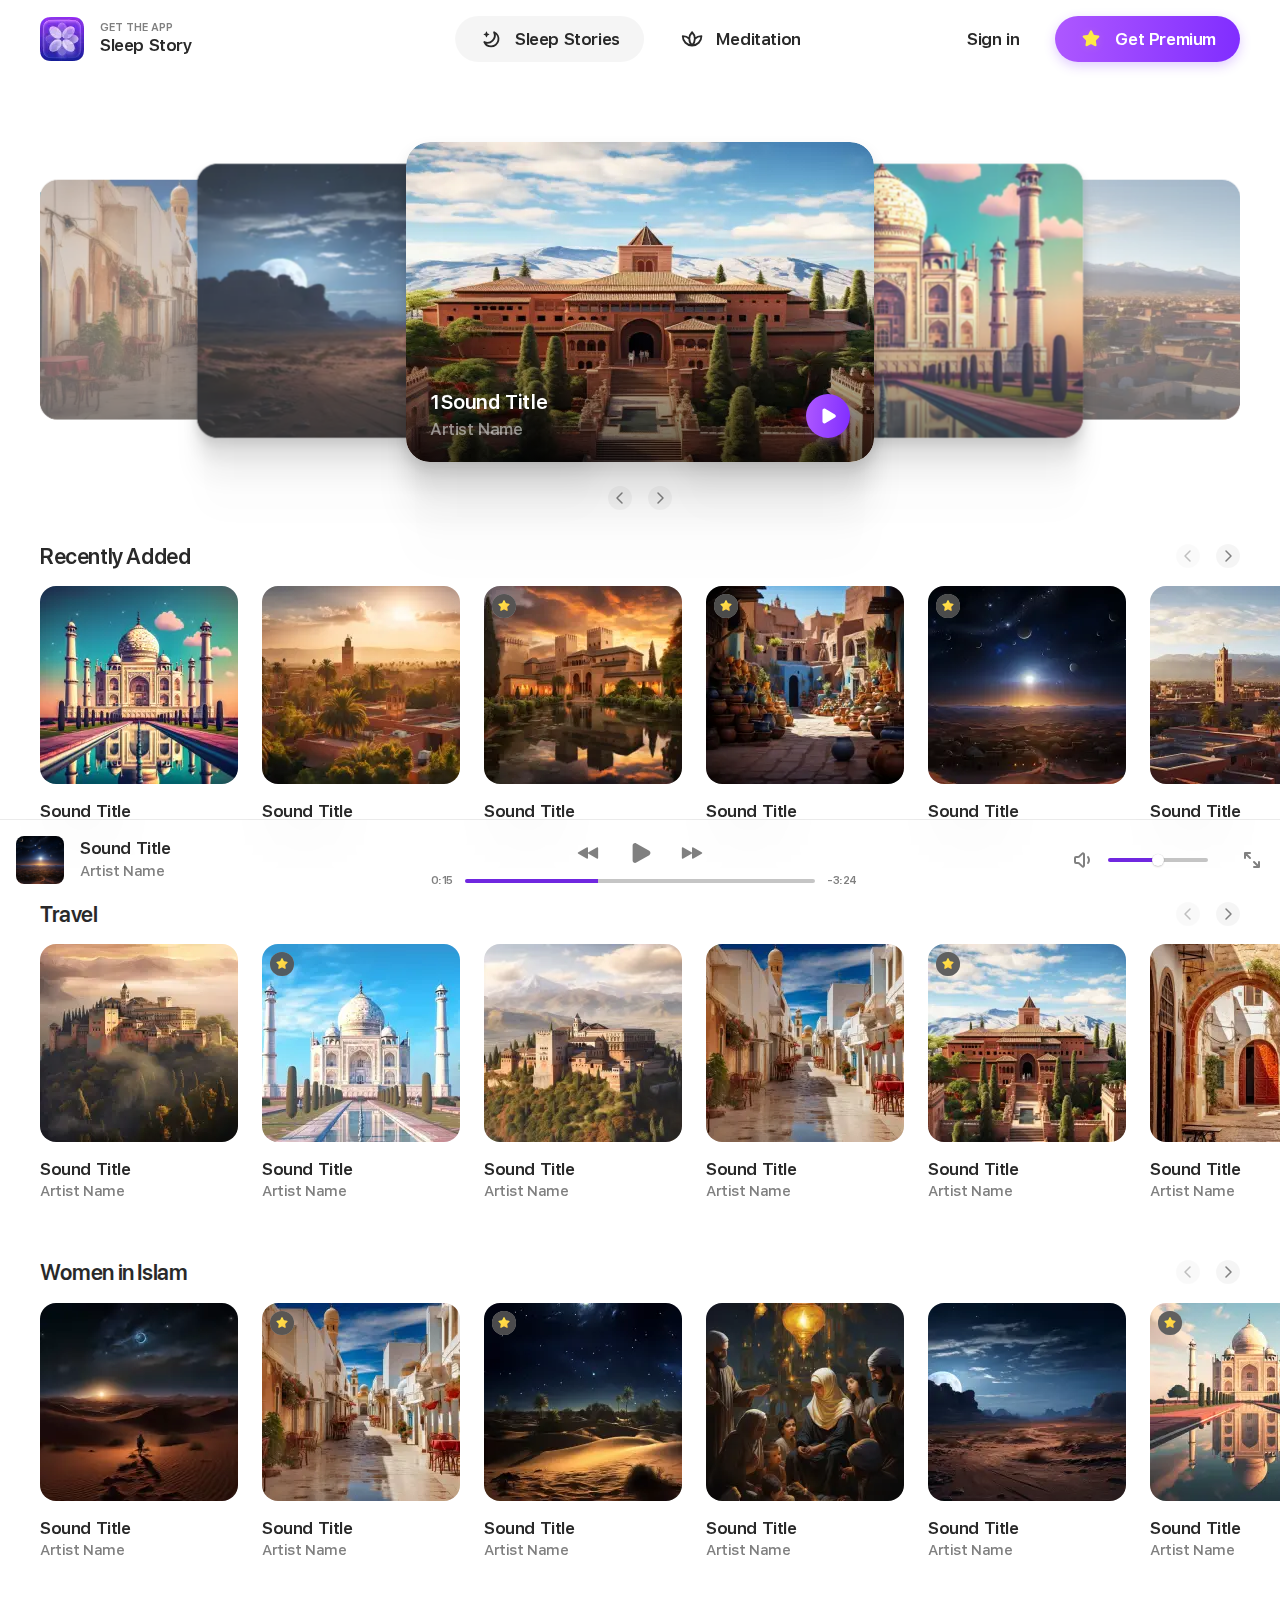
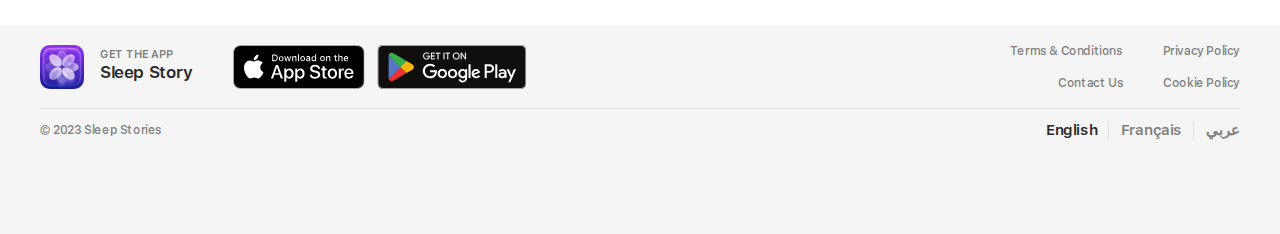
==== commit b1500862: "container fix" ====
--- a/index.html
+++ b/index.html
@@ -288,6 +288,36 @@
                     <h3 class="card__title">Sound Title</h3><span class="card__subtitle">Artist Name</span>
                   </div>
                 </div>
+                <div class="swiper-slide"> 
+                  <div class="card"> 
+                    <div class="card__media"> <span class="card__star"></span>
+                      <picture class="picture">
+                        <source srcset="images/cards/card2.webp, images/cards/card2@2x.webp 2x" type="image/webp"/><img src="images/cards/card2.jpg" srcset="images/cards/card2.jpg, images/cards/card2@2x.jpg 2x" alt=""/>
+                      </picture><span class="card__control"></span>
+                    </div>
+                    <h3 class="card__title">Sound Title</h3><span class="card__subtitle">Artist Name</span>
+                  </div>
+                </div>
+                <div class="swiper-slide"> 
+                  <div class="card"> 
+                    <div class="card__media card__media--premium"><span class="card__star"></span>
+                      <picture class="picture">
+                        <source srcset="images/cards/card3.webp, images/cards/card3@2x.webp 2x" type="image/webp"/><img src="images/cards/card3.jpg" srcset="images/cards/card3.jpg, images/cards/card3@2x.jpg 2x" alt=""/>
+                      </picture><span class="card__control"></span>
+                    </div>
+                    <h3 class="card__title">Sound Title</h3><span class="card__subtitle">Artist Name</span>
+                  </div>
+                </div>
+                <div class="swiper-slide"> 
+                  <div class="card"> 
+                    <div class="card__media card__media--premium"> <span class="card__star"></span>
+                      <picture class="picture">
+                        <source srcset="images/cards/card4.webp, images/cards/card4@2x.webp 2x" type="image/webp"/><img src="images/cards/card4.jpg" srcset="images/cards/card4.jpg, images/cards/card4@2x.jpg 2x" alt=""/>
+                      </picture><span class="card__control"></span>
+                    </div>
+                    <h3 class="card__title">Sound Title</h3><span class="card__subtitle">Artist Name</span>
+                  </div>
+                </div>
               </div>
             </div>
           </div>
@@ -393,6 +423,36 @@
                     <h3 class="card__title">Sound Title</h3><span class="card__subtitle">Artist Name</span>
                   </div>
                 </div>
+                <div class="swiper-slide"> 
+                  <div class="card"> 
+                    <div class="card__media"> <span class="card__star"></span>
+                      <picture class="picture">
+                        <source srcset="images/cards/card2.webp, images/cards/card2@2x.webp 2x" type="image/webp"/><img src="images/cards/card2.jpg" srcset="images/cards/card2.jpg, images/cards/card2@2x.jpg 2x" alt=""/>
+                      </picture><span class="card__control"></span>
+                    </div>
+                    <h3 class="card__title">Sound Title</h3><span class="card__subtitle">Artist Name</span>
+                  </div>
+                </div>
+                <div class="swiper-slide"> 
+                  <div class="card"> 
+                    <div class="card__media card__media--premium"><span class="card__star"></span>
+                      <picture class="picture">
+                        <source srcset="images/cards/card3.webp, images/cards/card3@2x.webp 2x" type="image/webp"/><img src="images/cards/card3.jpg" srcset="images/cards/card3.jpg, images/cards/card3@2x.jpg 2x" alt=""/>
+                      </picture><span class="card__control"></span>
+                    </div>
+                    <h3 class="card__title">Sound Title</h3><span class="card__subtitle">Artist Name</span>
+                  </div>
+                </div>
+                <div class="swiper-slide"> 
+                  <div class="card"> 
+                    <div class="card__media card__media--premium"> <span class="card__star"></span>
+                      <picture class="picture">
+                        <source srcset="images/cards/card4.webp, images/cards/card4@2x.webp 2x" type="image/webp"/><img src="images/cards/card4.jpg" srcset="images/cards/card4.jpg, images/cards/card4@2x.jpg 2x" alt=""/>
+                      </picture><span class="card__control"></span>
+                    </div>
+                    <h3 class="card__title">Sound Title</h3><span class="card__subtitle">Artist Name</span>
+                  </div>
+                </div>
               </div>
             </div>
           </div>
@@ -493,6 +553,36 @@
                     <div class="card__media"> <span class="card__star"></span>
                       <picture class="picture">
                         <source srcset="images/cards/card14.webp, images/cards/card14@2x.webp 2x" type="image/webp"/><img src="images/cards/card14.jpg" srcset="images/cards/card14.jpg, images/cards/card14@2x.jpg 2x" alt=""/>
+                      </picture><span class="card__control"></span>
+                    </div>
+                    <h3 class="card__title">Sound Title</h3><span class="card__subtitle">Artist Name</span>
+                  </div>
+                </div>
+                <div class="swiper-slide"> 
+                  <div class="card"> 
+                    <div class="card__media"> <span class="card__star"></span>
+                      <picture class="picture">
+                        <source srcset="images/cards/card2.webp, images/cards/card2@2x.webp 2x" type="image/webp"/><img src="images/cards/card2.jpg" srcset="images/cards/card2.jpg, images/cards/card2@2x.jpg 2x" alt=""/>
+                      </picture><span class="card__control"></span>
+                    </div>
+                    <h3 class="card__title">Sound Title</h3><span class="card__subtitle">Artist Name</span>
+                  </div>
+                </div>
+                <div class="swiper-slide"> 
+                  <div class="card"> 
+                    <div class="card__media card__media--premium"><span class="card__star"></span>
+                      <picture class="picture">
+                        <source srcset="images/cards/card3.webp, images/cards/card3@2x.webp 2x" type="image/webp"/><img src="images/cards/card3.jpg" srcset="images/cards/card3.jpg, images/cards/card3@2x.jpg 2x" alt=""/>
+                      </picture><span class="card__control"></span>
+                    </div>
+                    <h3 class="card__title">Sound Title</h3><span class="card__subtitle">Artist Name</span>
+                  </div>
+                </div>
+                <div class="swiper-slide"> 
+                  <div class="card"> 
+                    <div class="card__media card__media--premium"> <span class="card__star"></span>
+                      <picture class="picture">
+                        <source srcset="images/cards/card4.webp, images/cards/card4@2x.webp 2x" type="image/webp"/><img src="images/cards/card4.jpg" srcset="images/cards/card4.jpg, images/cards/card4@2x.jpg 2x" alt=""/>
                       </picture><span class="card__control"></span>
                     </div>
                     <h3 class="card__title">Sound Title</h3><span class="card__subtitle">Artist Name</span>
--- a/css/main.min.css
+++ b/css/main.min.css
@@ -1,2 +1,2 @@
-@font-face{font-family:swiper-icons;src:url('data:application/font-woff;charset=utf-8;base64, [base64]//wADZ2x5ZgAAAywAAADMAAAD2MHtryVoZWFkAAABbAAAADAAAAA2E2+eoWhoZWEAAAGcAAAAHwAAACQC9gDzaG10eAAAAigAAAAZAAAArgJkABFsb2NhAAAC0AAAAFoAAABaFQAUGG1heHAAAAG8AAAAHwAAACAAcABAbmFtZQAAA/gAAAE5AAACXvFdBwlwb3N0AAAFNAAAAGIAAACE5s74hXjaY2BkYGAAYpf5Hu/j+W2+MnAzMYDAzaX6QjD6/4//Bxj5GA8AuRwMYGkAPywL13jaY2BkYGA88P8Agx4j+/8fQDYfA1AEBWgDAIB2BOoAeNpjYGRgYNBh4GdgYgABEMnIABJzYNADCQAACWgAsQB42mNgYfzCOIGBlYGB0YcxjYGBwR1Kf2WQZGhhYGBiYGVmgAFGBiQQkOaawtDAoMBQxXjg/wEGPcYDDA4wNUA2CCgwsAAAO4EL6gAAeNpj2M0gyAACqxgGNWBkZ2D4/wMA+xkDdgAAAHjaY2BgYGaAYBkGRgYQiAHyGMF8FgYHIM3DwMHABGQrMOgyWDLEM1T9/w8UBfEMgLzE////P/5//f/V/xv+r4eaAAeMbAxwIUYmIMHEgKYAYjUcsDAwsLKxc3BycfPw8jEQA/[base64]/uznmfPFBNODM2K7MTQ45YEAZqGP81AmGGcF3iPqOop0r1SPTaTbVkfUe4HXj97wYE+yNwWYxwWu4v1ugWHgo3S1XdZEVqWM7ET0cfnLGxWfkgR42o2PvWrDMBSFj/IHLaF0zKjRgdiVMwScNRAoWUoH78Y2icB/yIY09An6AH2Bdu/UB+yxopYshQiEvnvu0dURgDt8QeC8PDw7Fpji3fEA4z/PEJ6YOB5hKh4dj3EvXhxPqH/SKUY3rJ7srZ4FZnh1PMAtPhwP6fl2PMJMPDgeQ4rY8YT6Gzao0eAEA409DuggmTnFnOcSCiEiLMgxCiTI6Cq5DZUd3Qmp10vO0LaLTd2cjN4fOumlc7lUYbSQcZFkutRG7g6JKZKy0RmdLY680CDnEJ+UMkpFFe1RN7nxdVpXrC4aTtnaurOnYercZg2YVmLN/d/gczfEimrE/fs/bOuq29Zmn8tloORaXgZgGa78yO9/cnXm2BpaGvq25Dv9S4E9+5SIc9PqupJKhYFSSl47+Qcr1mYNAAAAeNptw0cKwkAAAMDZJA8Q7OUJvkLsPfZ6zFVERPy8qHh2YER+3i/BP83vIBLLySsoKimrqKqpa2hp6+jq6RsYGhmbmJqZSy0sraxtbO3sHRydnEMU4uR6yx7JJXveP7WrDycAAAAAAAH//wACeNpjYGRgYOABYhkgZgJCZgZNBkYGLQZtIJsFLMYAAAw3ALgAeNolizEKgDAQBCchRbC2sFER0YD6qVQiBCv/H9ezGI6Z5XBAw8CBK/m5iQQVauVbXLnOrMZv2oLdKFa8Pjuru2hJzGabmOSLzNMzvutpB3N42mNgZGBg4GKQYzBhYMxJLMlj4GBgAYow/P/PAJJhLM6sSoWKfWCAAwDAjgbRAAB42mNgYGBkAIIbCZo5IPrmUn0hGA0AO8EFTQAA');font-weight:400;font-style:normal}:root{--swiper-theme-color:#007aff}:host{position:relative;display:block;margin-left:auto;margin-right:auto;z-index:1}.swiper{margin-left:auto;margin-right:auto;position:relative;overflow:hidden;overflow:clip;list-style:none;padding:0;z-index:1;display:block}.swiper-vertical>.swiper-wrapper{flex-direction:column}.swiper-wrapper{position:relative;width:100%;height:100%;z-index:1;display:flex;transition-property:transform;transition-timing-function:var(--swiper-wrapper-transition-timing-function,initial);box-sizing:content-box}.swiper-android .swiper-slide,.swiper-ios .swiper-slide,.swiper-wrapper{transform:translate3d(0,0,0)}.swiper-horizontal{touch-action:pan-y}.swiper-vertical{touch-action:pan-x}.swiper-slide{flex-shrink:0;width:100%;height:100%;position:relative;transition-property:transform;display:block}.swiper-slide-invisible-blank{visibility:hidden}.swiper-autoheight,.swiper-autoheight .swiper-slide{height:auto}.swiper-autoheight .swiper-wrapper{align-items:flex-start;transition-property:transform,height}.swiper-backface-hidden .swiper-slide{transform:translateZ(0);-webkit-backface-visibility:hidden;backface-visibility:hidden}.swiper-3d.swiper-css-mode .swiper-wrapper{perspective:1200px}.swiper-3d .swiper-wrapper{transform-style:preserve-3d}.swiper-3d{perspective:1200px}.swiper-3d .swiper-cube-shadow,.swiper-3d .swiper-slide{transform-style:preserve-3d}.swiper-css-mode>.swiper-wrapper{overflow:auto;scrollbar-width:none;-ms-overflow-style:none}.swiper-css-mode>.swiper-wrapper::-webkit-scrollbar{display:none}.swiper-css-mode>.swiper-wrapper>.swiper-slide{scroll-snap-align:start start}.swiper-css-mode.swiper-horizontal>.swiper-wrapper{scroll-snap-type:x mandatory}.swiper-css-mode.swiper-vertical>.swiper-wrapper{scroll-snap-type:y mandatory}.swiper-css-mode.swiper-free-mode>.swiper-wrapper{scroll-snap-type:none}.swiper-css-mode.swiper-free-mode>.swiper-wrapper>.swiper-slide{scroll-snap-align:none}.swiper-css-mode.swiper-centered>.swiper-wrapper::before{content:'';flex-shrink:0;order:9999}.swiper-css-mode.swiper-centered>.swiper-wrapper>.swiper-slide{scroll-snap-align:center center;scroll-snap-stop:always}.swiper-css-mode.swiper-centered.swiper-horizontal>.swiper-wrapper>.swiper-slide:first-child{margin-inline-start:var(--swiper-centered-offset-before)}.swiper-css-mode.swiper-centered.swiper-horizontal>.swiper-wrapper::before{height:100%;min-height:1px;width:var(--swiper-centered-offset-after)}.swiper-css-mode.swiper-centered.swiper-vertical>.swiper-wrapper>.swiper-slide:first-child{margin-block-start:var(--swiper-centered-offset-before)}.swiper-css-mode.swiper-centered.swiper-vertical>.swiper-wrapper::before{width:100%;min-width:1px;height:var(--swiper-centered-offset-after)}.swiper-3d .swiper-slide-shadow,.swiper-3d .swiper-slide-shadow-bottom,.swiper-3d .swiper-slide-shadow-left,.swiper-3d .swiper-slide-shadow-right,.swiper-3d .swiper-slide-shadow-top{position:absolute;left:0;top:0;width:100%;height:100%;pointer-events:none;z-index:10}.swiper-3d .swiper-slide-shadow{background:rgba(0,0,0,.15)}.swiper-3d .swiper-slide-shadow-left{background-image:linear-gradient(to left,rgba(0,0,0,.5),rgba(0,0,0,0))}.swiper-3d .swiper-slide-shadow-right{background-image:linear-gradient(to right,rgba(0,0,0,.5),rgba(0,0,0,0))}.swiper-3d .swiper-slide-shadow-top{background-image:linear-gradient(to top,rgba(0,0,0,.5),rgba(0,0,0,0))}.swiper-3d .swiper-slide-shadow-bottom{background-image:linear-gradient(to bottom,rgba(0,0,0,.5),rgba(0,0,0,0))}.swiper-lazy-preloader{width:42px;height:42px;position:absolute;left:50%;top:50%;margin-left:-21px;margin-top:-21px;z-index:10;transform-origin:50%;box-sizing:border-box;border:4px solid var(--swiper-preloader-color,var(--swiper-theme-color));border-radius:50%;border-top-color:transparent}.swiper-watch-progress .swiper-slide-visible .swiper-lazy-preloader,.swiper:not(.swiper-watch-progress) .swiper-lazy-preloader{animation:swiper-preloader-spin 1s infinite linear}.swiper-lazy-preloader-white{--swiper-preloader-color:#fff}.swiper-lazy-preloader-black{--swiper-preloader-color:#000}@keyframes swiper-preloader-spin{0%{transform:rotate(0)}100%{transform:rotate(360deg)}}html{line-height:1.15;-webkit-text-size-adjust:100%}body{margin:0}main{display:block}h1{font-size:2em;margin:.67em 0}hr{box-sizing:content-box;height:0;overflow:visible}pre{font-family:monospace,monospace;font-size:1em}a{background-color:transparent}abbr[title]{border-bottom:none;text-decoration:underline;-webkit-text-decoration:underline dotted;text-decoration:underline dotted}b,strong{font-weight:bolder}code,kbd,samp{font-family:monospace,monospace;font-size:1em}small{font-size:80%}sub,sup{font-size:75%;line-height:0;position:relative;vertical-align:baseline}sub{bottom:-.25em}sup{top:-.5em}img{border-style:none}button,input,optgroup,select,textarea{font-family:inherit;font-size:100%;line-height:1.15;outline:0;margin:0}button,input{overflow:visible}button,select{text-transform:none}[type=button],[type=reset],[type=submit],button{-webkit-appearance:button}[type=button]::-moz-focus-inner,[type=reset]::-moz-focus-inner,[type=submit]::-moz-focus-inner,button::-moz-focus-inner{border-style:none;padding:0}[type=button]:-moz-focusring,[type=reset]:-moz-focusring,[type=submit]:-moz-focusring,button:-moz-focusring{outline:1px dotted ButtonText}fieldset{padding:.35em .75em .625em}legend{box-sizing:border-box;color:inherit;display:table;max-width:100%;padding:0;white-space:normal}progress{vertical-align:baseline}textarea{overflow:auto}[type=checkbox],[type=radio]{box-sizing:border-box;padding:0}[type=number]::-webkit-inner-spin-button,[type=number]::-webkit-outer-spin-button{height:auto}[type=search]{-webkit-appearance:textfield;outline-offset:-2px}[type=search]::-webkit-search-decoration{-webkit-appearance:none}::-webkit-file-upload-button{-webkit-appearance:button;font:inherit}details{display:block}summary{display:list-item}template{display:none}[hidden]{display:none}@font-face{font-family:SFProText;font-display:swap;font-weight:500;src:url(../fonts/SFProText-Medium.woff2) format("woff2"),url(../fonts/SFProText-Medium.woff) format("woff")}@font-face{font-family:SFProText;font-display:swap;font-weight:600;src:url(../fonts/SFProText-SemiBold.woff2) format("woff2"),url(../fonts/SFProText-SemiBold.woff) format("woff")}@font-face{font-family:SFProDisplay;font-display:swap;font-weight:600;src:url(../fonts/SFProDisplay-SemiBold.woff2) format("woff2"),url(../fonts/SFProDisplay-SemiBold.woff) format("woff")}.svg-image-angle,.svg-image-apple-logo,.svg-image-color-tick,.svg-image-cross,.svg-image-expand,.svg-image-google-logo,.svg-image-meditation,.svg-image-moon,.svg-image-options,.svg-image-pause,.svg-image-pause-white,.svg-image-play,.svg-image-play-next,.svg-image-play-prev,.svg-image-play-white,.svg-image-profile,.svg-image-radio-icon,.svg-image-star,.svg-image-tick,.svg-image-volume{background:url(../images/sprites/main.svg) no-repeat}.svg-image-angle{background-position:98.3606557377% 19.6078431373%;background-size:777.7777777778% auto;width:18px}.svg-image-angle:before{content:"";display:block;font-size:0;line-height:0;padding-top:100%}.svg-image-angle-dims{width:18px;height:18px}.svg-image-apple-logo{background-position:29.8245614035% 36.170212766%;background-size:538.4615384615% auto;width:26px}.svg-image-apple-logo:before{content:"";display:block;font-size:0;line-height:0;padding-top:100%}.svg-image-apple-logo-dims{width:26px;height:26px}.svg-image-color-tick{background-position:59.649122807% 0;background-size:538.4615384615% auto;width:26px}.svg-image-color-tick:before{content:"";display:block;font-size:0;line-height:0;padding-top:100%}.svg-image-color-tick-dims{width:26px;height:26px}.svg-image-cross{background-position:98.3606557377% 37.2549019608%;background-size:777.7777777778% auto;width:18px}.svg-image-cross:before{content:"";display:block;font-size:0;line-height:0;padding-top:100%}.svg-image-cross-dims{width:18px;height:18px}.svg-image-expand{background-position:59.649122807% 27.6595744681%;background-size:538.4615384615% auto;width:26px}.svg-image-expand:before{content:"";display:block;font-size:0;line-height:0;padding-top:100%}.svg-image-expand-dims{width:26px;height:26px}.svg-image-google-logo{background-position:0 72.3404255319%;background-size:538.4615384615% auto;width:26px}.svg-image-google-logo:before{content:"";display:block;font-size:0;line-height:0;padding-top:100%}.svg-image-google-logo-dims{width:26px;height:26px}.svg-image-meditation{background-position:22.8070175439% 72.3404255319%;background-size:538.4615384615% auto;width:26px}.svg-image-meditation:before{content:"";display:block;font-size:0;line-height:0;padding-top:100%}.svg-image-meditation-dims{width:26px;height:26px}.svg-image-moon{background-position:45.6140350877% 72.3404255319%;background-size:538.4615384615% auto;width:26px}.svg-image-moon:before{content:"";display:block;font-size:0;line-height:0;padding-top:100%}.svg-image-moon-dims{width:26px;height:26px}.svg-image-options{background-position:0 0;background-size:411.7647058824% auto;width:34px}.svg-image-options:before{content:"";display:block;font-size:0;line-height:0;padding-top:100%}.svg-image-options-dims{width:34px;height:34px}.svg-image-pause{background-position:32.0754716981% 0;background-size:411.7647058824% auto;width:34px}.svg-image-pause:before{content:"";display:block;font-size:0;line-height:0;padding-top:100%}.svg-image-pause-dims{width:34px;height:34px}.svg-image-pause-white{background-position:0 39.5348837209%;background-size:411.7647058824% auto;width:34px}.svg-image-pause-white:before{content:"";display:block;font-size:0;line-height:0;padding-top:100%}.svg-image-pause-white-dims{width:34px;height:34px}.svg-image-play{background-position:82.4561403509% 0;background-size:538.4615384615% auto;width:26px}.svg-image-play:before{content:"";display:block;font-size:0;line-height:0;padding-top:100%}.svg-image-play-dims{width:26px;height:26px}.svg-image-play-next{background-position:82.4561403509% 27.6595744681%;background-size:538.4615384615% auto;width:26px}.svg-image-play-next:before{content:"";display:block;font-size:0;line-height:0;padding-top:100%}.svg-image-play-next-dims{width:26px;height:26px}.svg-image-play-prev{background-position:82.4561403509% 55.3191489362%;background-size:538.4615384615% auto;width:26px}.svg-image-play-prev:before{content:"";display:block;font-size:0;line-height:0;padding-top:100%}.svg-image-play-prev-dims{width:26px;height:26px}.svg-image-play-white{background-position:0 100%;background-size:538.4615384615% auto;width:26px}.svg-image-play-white:before{content:"";display:block;font-size:0;line-height:0;padding-top:100%}.svg-image-play-white-dims{width:26px;height:26px}.svg-image-profile{background-position:22.8070175439% 100%;background-size:538.4615384615% auto;width:26px}.svg-image-profile:before{content:"";display:block;font-size:0;line-height:0;padding-top:100%}.svg-image-profile-dims{width:26px;height:26px}.svg-image-radio-icon{background-position:45.6140350877% 100%;background-size:538.4615384615% auto;width:26px}.svg-image-radio-icon:before{content:"";display:block;font-size:0;line-height:0;padding-top:100%}.svg-image-radio-icon-dims{width:26px;height:26px}.svg-image-star{background-position:100% 0;background-size:700% auto;width:20px}.svg-image-star:before{content:"";display:block;font-size:0;line-height:0;padding-top:100%}.svg-image-star-dims{width:20px;height:20px}.svg-image-tick{background-position:79.6610169492% 75%;background-size:636.3636363636% auto;width:22px}.svg-image-tick:before{content:"";display:block;font-size:0;line-height:0;padding-top:72.7272727273%}.svg-image-tick-dims{width:22px;height:16px}.svg-image-volume{background-position:68.4210526316% 100%;background-size:538.4615384615% auto;width:26px}.svg-image-volume:before{content:"";display:block;font-size:0;line-height:0;padding-top:100%}.svg-image-volume-dims{width:26px;height:26px}.image-by-height{width:auto}.image-by-height:before{content:none}.image-by-height>svg{height:inherit}.image-by-height>img{height:inherit!important;vertical-align:top!important;margin:0!important;padding:0!important;max-width:none!important;max-height:none!important;border:0!important;opacity:0!important}*,::after,::before{box-sizing:border-box}html{scroll-padding-top:78px}@media (max-width:767px){html{scroll-padding-top:134px}}body{display:-webkit-flex;display:-ms-flexbox;display:flex;-webkit-flex-direction:column;-ms-flex-direction:column;flex-direction:column;width:100%;height:100%;min-height:100vh;padding-top:78px;background-color:var(--base);font-family:SFProText,Helvetice,sans-serif;font-size:15px;font-weight:500;line-height:1.33;letter-spacing:-.4px;color:var(--light-text);font-feature-settings:"clig" off,"liga" off;-webkit-font-smoothing:antialiased;-moz-osx-font-smoothing:grayscale}@media (max-width:767px){body{padding-top:134px}}body.lock{overflow:hidden}body.overlay{overflow:hidden;position:relative}body.overlay::before{content:"";background-color:rgba(0,0,0,.8);position:absolute;left:0;right:0;top:0;bottom:0;z-index:90}.main{-webkit-flex-grow:1;-ms-flex-positive:1;flex-grow:1;overflow-x:hidden;padding:64px 0}@media (max-width:1023px){.main{padding:40px 0 56px}}@media (max-width:767px){.main{padding:20px 0 40px}}.container{width:100%;max-width:1392px;margin:0 auto;padding:0 40px}@media (max-width:1023px){.container{padding:0 24px}}@media (max-width:767px){.container{padding:0 20px}}.logo{display:block;transition:opacity .2s cubic-bezier(.25,.1,.25,1),background-color .2s cubic-bezier(.25,.1,.25,1),-webkit-transform .15s cubic-bezier(.25,.1,.25,1);transition:transform .15s cubic-bezier(.25,.1,.25,1),opacity .2s cubic-bezier(.25,.1,.25,1),background-color .2s cubic-bezier(.25,.1,.25,1);transition:transform .15s cubic-bezier(.25,.1,.25,1),opacity .2s cubic-bezier(.25,.1,.25,1),background-color .2s cubic-bezier(.25,.1,.25,1),-webkit-transform .15s cubic-bezier(.25,.1,.25,1)}.logo:active{-webkit-transform:scale(.95);transform:scale(.95)}.logo:hover{opacity:.8}.logo img{display:block;height:100%;-o-object-fit:contain;object-fit:contain}.custom-logo{display:-webkit-flex;display:-ms-flexbox;display:flex;-webkit-align-items:center;-ms-flex-align:center;align-items:center;text-decoration:none;color:inherit;transition:opacity .2s cubic-bezier(.25,.1,.25,1),background-color .2s cubic-bezier(.25,.1,.25,1),-webkit-transform .15s cubic-bezier(.25,.1,.25,1);transition:transform .15s cubic-bezier(.25,.1,.25,1),opacity .2s cubic-bezier(.25,.1,.25,1),background-color .2s cubic-bezier(.25,.1,.25,1);transition:transform .15s cubic-bezier(.25,.1,.25,1),opacity .2s cubic-bezier(.25,.1,.25,1),background-color .2s cubic-bezier(.25,.1,.25,1),-webkit-transform .15s cubic-bezier(.25,.1,.25,1)}.custom-logo:active{-webkit-transform:scale(.95);transform:scale(.95)}.custom-logo:hover{opacity:.8}.custom-logo img{display:block;height:44px;-o-object-fit:contain;object-fit:contain;margin-right:16px}.custom-logo__info{font-weight:600}.custom-logo__tagline{display:block;font-size:11px;line-height:1.18;text-transform:uppercase;letter-spacing:0}.custom-logo__title{display:block;font-size:17px;line-height:1.29;color:var(--dark-text)}@media (max-width:767px){.custom-logo--mob{display:block}}@media (max-width:767px){.custom-logo--mob img{margin:0 auto 16px}}@media (max-width:767px){.custom-logo--mob .custom-logo__info{text-align:center}}.list-reset{list-style:none;padding:0;margin:0}.h1,.h2,.h3,.h4,.h5,.h6,h1,h2,h3,h4,h5,h6{display:block;margin:0}.button{display:-webkit-inline-flex;display:-ms-inline-flexbox;display:inline-flex;-webkit-align-items:center;-ms-flex-align:center;align-items:center;padding:11px 24px;border:none;border-radius:24px;font-size:17px;font-weight:600;line-height:1.3;color:var(--dark-text);text-align:center;text-decoration:none;cursor:pointer;transition:opacity .2s cubic-bezier(.25,.1,.25,1),background-color .2s cubic-bezier(.25,.1,.25,1),-webkit-transform .15s cubic-bezier(.25,.1,.25,1);transition:transform .15s cubic-bezier(.25,.1,.25,1),opacity .2s cubic-bezier(.25,.1,.25,1),background-color .2s cubic-bezier(.25,.1,.25,1);transition:transform .15s cubic-bezier(.25,.1,.25,1),opacity .2s cubic-bezier(.25,.1,.25,1),background-color .2s cubic-bezier(.25,.1,.25,1),-webkit-transform .15s cubic-bezier(.25,.1,.25,1)}.button:active{-webkit-transform:scale(.95);transform:scale(.95)}.button .icon{margin-right:12px}.button--active,.button:hover{background-color:var(--light-bg)}.button--accent{background-image:linear-gradient(95deg,#ae58ff 0,#802dff 100%);box-shadow:0 4px 12px 0 rgba(128,45,255,.24);color:#fff}.button--accent:hover{opacity:.8}.button--accent .icon{-webkit-filter:drop-shadow(0 1px 4px rgba(255, 235, 69, .16));filter:drop-shadow(0 1px 4px rgba(255, 235, 69, .16))}.button--apple{background-color:#000;color:var(--base)}.button--apple:hover{background-color:#000;opacity:.8}@media (prefers-color-scheme:dark){.button--apple{background-color:#fff}.button--apple:hover{background-color:#fff}}.button--google{background-color:#fff;position:relative}.button--google::before{content:"";width:100%;height:100%;border-radius:inherit;border:2px solid var(--stroke);position:absolute;left:0;top:0}@media (prefers-color-scheme:dark){.button--google{background-color:#fff;color:var(--base)}.button--google::before{display:none}.button--google:hover{background-color:#fff;opacity:.8}}.button--red{background-color:var(--error);box-shadow:0 4px 12px 0 rgba(242,0,41,.24);color:#fff}.button--red:hover{background-color:var(--error)}.arrows{display:-webkit-flex;display:-ms-flexbox;display:flex;-webkit-align-items:center;-ms-flex-align:center;align-items:center}.arrows__item{display:-webkit-flex;display:-ms-flexbox;display:flex;-webkit-align-items:center;-ms-flex-align:center;align-items:center;-webkit-justify-content:center;-ms-flex-pack:center;justify-content:center;width:24px;height:24px;border-radius:50%;background-color:var(--light-bg);cursor:pointer;transition:opacity .2s cubic-bezier(.25,.1,.25,1),background-color .2s cubic-bezier(.25,.1,.25,1),-webkit-transform .15s cubic-bezier(.25,.1,.25,1);transition:transform .15s cubic-bezier(.25,.1,.25,1),opacity .2s cubic-bezier(.25,.1,.25,1),background-color .2s cubic-bezier(.25,.1,.25,1);transition:transform .15s cubic-bezier(.25,.1,.25,1),opacity .2s cubic-bezier(.25,.1,.25,1),background-color .2s cubic-bezier(.25,.1,.25,1),-webkit-transform .15s cubic-bezier(.25,.1,.25,1)}.arrows__item:active{-webkit-transform:scale(.95);transform:scale(.95)}.arrows__item:hover{opacity:.8}.arrows__item--prev .icon{-webkit-transform:scale(-1,1);transform:scale(-1,1)}.arrows__item:not(:last-child){margin-right:16px}.arrows__item.swiper-button-disabled{opacity:.5}.arrows__item .icon{width:18px;height:18px}.hidden{display:none}.user-nav{display:-webkit-flex;display:-ms-flexbox;display:flex;-webkit-align-items:center;-ms-flex-align:center;align-items:center;position:relative}.user-nav>:not(:last-child){margin-right:12px}@media (max-width:1023px){.user-nav>:not(:last-child){margin-right:24px}}@media (max-width:1023px){.user-nav .button[data-signin]{display:none}}@media (min-width:1024px){.user-nav .button[data-premium]{margin-right:0}}@media (max-width:767px){.user-nav .button[data-premium]{display:none}}.user-nav__button{display:none;-webkit-flex-shrink:0;-ms-flex-negative:0;flex-shrink:0;width:44px;height:44px;border-radius:50%;background-color:var(--light-bg);color:var(--light-text);position:relative;cursor:pointer}@media (max-width:1023px){.user-nav__button{display:block;margin-right:0!important}}.user-nav__button span,.user-nav__button::after,.user-nav__button::before{content:"";width:14px;height:2px;border-radius:4px;background-color:currentColor;position:absolute;top:50%;left:50%;-webkit-transform:translate(-50%,-50%);transform:translate(-50%,-50%)}.user-nav__button::before{top:calc(50% - 5px)}.user-nav__button::after{top:calc(50% + 5px)}.user-nav__wrap{display:none;-webkit-flex-shrink:0;-ms-flex-negative:0;flex-shrink:0;width:280px;padding:0 16px;border-radius:16px;background-color:#fff;box-shadow:0 4px 12px 0 rgba(0,0,0,.12);position:absolute;right:0;bottom:0;-webkit-transform:translateY(100%);transform:translateY(100%);opacity:0;visibility:hidden;transition:all .2s}@media (prefers-color-scheme:dark){.user-nav__wrap{background-color:#242428}}@media (max-width:1023px){.user-nav__wrap{display:block}}@media (max-width:767px){.user-nav__wrap{width:250px}}.user-nav__link{display:-webkit-flex;display:-ms-flexbox;display:flex;-webkit-align-items:center;-ms-flex-align:center;align-items:center;padding:16px 0;font-size:17px;font-weight:600;line-height:1.3;color:var(--dark-text);text-decoration:none}.user-nav__link:not(:last-child){border-bottom:1px solid var(--light-stroke)}.user-nav__link[data-premium]{display:none}@media (max-width:767px){.user-nav__link[data-premium]{display:-webkit-flex;display:-ms-flexbox;display:flex}}.user-nav__menu{display:none;padding-right:40px}@media (min-width:768px) and (max-width:1023px){.user-nav__menu{display:-webkit-flex;display:-ms-flexbox;display:flex}}.user-nav__menu--active{color:var(--accent);position:relative}.user-nav__menu--active::after{content:"";width:24px;height:24px;background-image:url(../images/sprites/main.stack.svg#image-color-tick);background-repeat:no-repeat;background-position:center;background-size:24px;position:absolute;right:0;top:50%;-webkit-transform:translateY(-50%);transform:translateY(-50%)}.user-nav__icon{-webkit-flex-shrink:0;-ms-flex-negative:0;flex-shrink:0;width:24px;height:24px;margin-right:12px}.user-nav__icon .icon,.user-nav__icon img{display:block;width:100%;height:100%}.user-nav__icon img{border-radius:50% __;-o-object-fit:cover;object-fit:cover}.user-nav--active .user-nav__button{color:var(--dark-text)}.user-nav--active .user-nav__button::before{width:16px;top:50%;-webkit-transform:translate(-50%,-50%) rotate(45deg);transform:translate(-50%,-50%) rotate(45deg)}.user-nav--active .user-nav__button::after{width:16px;top:50%;-webkit-transform:translate(-50%,-50%) rotate(-45deg);transform:translate(-50%,-50%) rotate(-45deg)}.user-nav--active .user-nav__button span{display:none}.user-nav--active .user-nav__wrap{bottom:-16px;opacity:1;visibility:visible}.user{width:44px;height:44px;padding:6px;overflow:hidden}@media (max-width:1023px){.user{display:none}}.user img{display:block;width:100%;height:100%;border-radius:50%;-o-object-fit:cover;object-fit:cover}.header{padding:16px 0;position:fixed;top:0;left:0;right:0;z-index:70;transition:-webkit-transform .4s cubic-bezier(.25,.1,.25,1);transition:transform .4s cubic-bezier(.25,.1,.25,1);transition:transform .4s cubic-bezier(.25,.1,.25,1),-webkit-transform .4s cubic-bezier(.25,.1,.25,1)}@media (max-width:767px){.header{padding:8px 0}}.header--sticky{background-color:rgba(255,255,255,.75);border-bottom:.33px solid var(--light-stroke);-webkit-backdrop-filter:blur(25px);backdrop-filter:blur(25px)}@media (prefers-color-scheme:dark){.header--sticky{background-color:rgba(25,25,29,.8)}}@media (max-width:767px){.header--sticky{-webkit-transform:translateY(-64px);transform:translateY(-64px)}}.header--sticky .button--active,.header--sticky .button:hover{background-color:var(--base)}.header__wrap{display:-webkit-flex;display:-ms-flexbox;display:flex;-webkit-align-items:center;-ms-flex-align:center;align-items:center;-webkit-justify-content:space-between;-ms-flex-pack:justify;justify-content:space-between}@media (max-width:767px){.header__wrap{-webkit-flex-wrap:wrap;-ms-flex-wrap:wrap;flex-wrap:wrap}}@media (min-width:1024px){.menu{position:absolute;left:50%;top:50%;-webkit-transform:translate(-50%,-50%);transform:translate(-50%,-50%)}}@media (min-width:768px) and (max-width:1023px){.menu{display:none}}@media (max-width:767px){.menu{-webkit-order:99;-ms-flex-order:99;order:99;width:100%;padding:4px;border-radius:50px;background-color:var(--light-bg);margin-top:20px}}.menu__list{display:-webkit-flex;display:-ms-flexbox;display:flex;-webkit-align-items:center;-ms-flex-align:center;align-items:center}@media (max-width:767px){.menu__list{width:100%}}@media (max-width:767px){.menu__item{-webkit-flex-grow:1;-ms-flex-positive:1;flex-grow:1}}.menu__item:not(:last-child){margin-right:12px}@media (max-width:479px){.menu__item:not(:last-child){margin-right:0}}@media (max-width:767px){.menu .button{width:100%;-webkit-justify-content:center;-ms-flex-pack:center;justify-content:center;color:var(--light-text)}}@media (max-width:479px){.menu .button{padding:8px 12px;font-size:15px}.menu .button .icon{margin-right:8px}}@media (max-width:767px){.menu .button--active{background-color:var(--base);box-shadow:0 2px 8px 0 rgba(0,0,0,.08);color:var(--dark-text)}}.footer{background-color:var(--light-bg);padding-bottom:81px}.footer__main{display:-webkit-flex;display:-ms-flexbox;display:flex;-webkit-justify-content:space-between;-ms-flex-pack:justify;justify-content:space-between;padding:16px 0}@media (max-width:1023px){.footer__main{display:block;padding:20px 0}}@media (max-width:767px){.footer__main{padding-bottom:24px}}.footer__logos{display:-webkit-flex;display:-ms-flexbox;display:flex;margin-right:32px}@media (max-width:1023px){.footer__logos{-webkit-justify-content:center;-ms-flex-pack:center;justify-content:center;margin:0 auto 20px}}@media (max-width:767px){.footer__logos{-webkit-flex-wrap:wrap;-ms-flex-wrap:wrap;flex-wrap:wrap;margin-bottom:24px}}.footer__logos .custom-logo{margin-right:40px}@media (max-width:767px){.footer__logos .custom-logo{width:100%;margin-right:0;margin-bottom:16px}}.footer__apps{display:-webkit-flex;display:-ms-flexbox;display:flex;-webkit-align-items:center;-ms-flex-align:center;align-items:center}.footer__apps .logo:not(:last-child){margin-right:12px}.footer__menu{max-width:260px;text-align:right}@media (max-width:1023px){.footer__menu{max-width:none;text-align:left}}.footer__menu ul{display:-webkit-flex;display:-ms-flexbox;display:flex;-webkit-flex-wrap:wrap;-ms-flex-wrap:wrap;flex-wrap:wrap;-webkit-justify-content:flex-end;-ms-flex-pack:end;justify-content:flex-end;margin-bottom:-12px}@media (max-width:1023px){.footer__menu ul{-webkit-justify-content:center;-ms-flex-pack:center;justify-content:center}}@media (max-width:767px){.footer__menu ul{display:block;margin-bottom:0}}.footer__menu li{margin-bottom:12px}@media (max-width:767px){.footer__menu li{margin-bottom:0}}.footer__menu li:nth-child(2n+1){padding-right:40px}@media (max-width:1023px){.footer__menu li:nth-child(2n+1){padding-right:0}}@media (max-width:1023px){.footer__menu li:not(:last-child){margin-right:24px}}@media (max-width:767px){.footer__menu li:not(:last-child){margin-right:0;margin-bottom:16px}}.footer__link{font-size:12px;color:inherit;text-decoration:none;transition:opacity .2s cubic-bezier(.25,.1,.25,1),background-color .2s cubic-bezier(.25,.1,.25,1),-webkit-transform .15s cubic-bezier(.25,.1,.25,1);transition:transform .15s cubic-bezier(.25,.1,.25,1),opacity .2s cubic-bezier(.25,.1,.25,1),background-color .2s cubic-bezier(.25,.1,.25,1);transition:transform .15s cubic-bezier(.25,.1,.25,1),opacity .2s cubic-bezier(.25,.1,.25,1),background-color .2s cubic-bezier(.25,.1,.25,1),-webkit-transform .15s cubic-bezier(.25,.1,.25,1)}.footer__link:hover{opacity:.8}@media (max-width:1023px){.footer__link{font-size:15px}}@media (max-width:767px){.footer__link{display:block;text-align:center}}.footer__bottom{display:-webkit-flex;display:-ms-flexbox;display:flex;-webkit-align-items:center;-ms-flex-align:center;align-items:center;-webkit-justify-content:space-between;-ms-flex-pack:justify;justify-content:space-between;padding:12px 0;border-top:1px solid var(--light-stroke)}@media (max-width:1023px){.footer__bottom{padding:14px 0}}@media (max-width:767px){.footer__bottom{-webkit-flex-direction:column;-ms-flex-direction:column;flex-direction:column;padding:20px 0 12px}}.footer__copy{display:inline-block;font-size:12px;margin-right:32px}@media (max-width:767px){.footer__copy{-webkit-order:99;-ms-flex-order:99;order:99;margin-right:0;margin-top:16px}}.footer__langs{display:-webkit-flex;display:-ms-flexbox;display:flex;-webkit-align-items:center;-ms-flex-align:center;align-items:center}.footer__langs li{position:relative}.footer__langs li:not(:last-child){margin-right:24px}.footer__langs li:not(:last-child)::after{content:"";width:1px;height:100%;background-color:var(--light-stroke);position:absolute;top:0;right:-12px}.footer__lang{font-weight:600;text-decoration:none;color:inherit;transition:opacity .2s cubic-bezier(.25,.1,.25,1),background-color .2s cubic-bezier(.25,.1,.25,1),-webkit-transform .15s cubic-bezier(.25,.1,.25,1);transition:transform .15s cubic-bezier(.25,.1,.25,1),opacity .2s cubic-bezier(.25,.1,.25,1),background-color .2s cubic-bezier(.25,.1,.25,1);transition:transform .15s cubic-bezier(.25,.1,.25,1),opacity .2s cubic-bezier(.25,.1,.25,1),background-color .2s cubic-bezier(.25,.1,.25,1),-webkit-transform .15s cubic-bezier(.25,.1,.25,1)}.footer__lang:hover{opacity:.8}.footer__lang--active{color:var(--dark-text)}.card__media{width:198px;height:198px;border-radius:16px;margin-bottom:16px;position:relative;overflow:hidden;cursor:pointer}@media (max-width:1023px){.card__media{width:160px;height:160px}}.card__media img{display:block;width:100%;height:100%;-o-object-fit:cover;object-fit:cover}.card__media::before{content:"";width:100%;height:100%;background-color:rgba(0,0,0,.16);position:absolute;left:0;top:0;opacity:0;transition:opacity .25s cubic-bezier(.25,.1,.25,1)}.card__media:active .card__control{-webkit-transform:scale(.95);transform:scale(.95)}.card__media:hover::before{opacity:1}.card__media:hover .card__control{opacity:1;visibility:visible}.card__media--premium .card__star{display:block}.card__star{display:none;width:24px;height:24px;border-radius:50%;background-color:#9c9c9c;position:absolute;top:8px;left:8px;z-index:1;pointer-events:none;transition:opacity .2s cubic-bezier(.25,.1,.25,1),-webkit-transform .15s cubic-bezier(.25,.1,.25,1);transition:transform .15s cubic-bezier(.25,.1,.25,1),opacity .2s cubic-bezier(.25,.1,.25,1);transition:transform .15s cubic-bezier(.25,.1,.25,1),opacity .2s cubic-bezier(.25,.1,.25,1),-webkit-transform .15s cubic-bezier(.25,.1,.25,1)}.card__star::before{content:"";width:100%;height:100%;border-radius:inherit;background-color:rgba(37,37,37,.55);-webkit-backdrop-filter:blur(25px);backdrop-filter:blur(25px);position:absolute;left:0;top:0;z-index:-1}.card__star::after{content:"";width:100%;height:100%;border-radius:inherit;background-image:url(../images/sprites/main.stack.svg#image-star);background-repeat:no-repeat;background-position:center;background-size:18px;position:absolute;left:0;top:0}.card__control{display:block;width:44px;height:44px;border-radius:50%;color:#fff;background-image:linear-gradient(95deg,#ae58ff 0,#802dff 100%);box-shadow:0 4px 12px 0 rgba(128,45,255,.24);position:absolute;right:12px;bottom:12px;z-index:1;opacity:0;visibility:hidden;transition:opacity .2s cubic-bezier(.25,.1,.25,1),visibility .2s cubic-bezier(.25,.1,.25,1)}.card__control::before{content:"";width:100%;height:100%;border-radius:inherit;background-image:url(../images/sprites/main.stack.svg#image-play-white);background-repeat:no-repeat;background-position:center;background-size:24px;position:absolute;left:0;top:0}.card__control::after{display:none;content:"";width:100%;height:100%;border-radius:inherit;background-image:url(../images/sprites/main.stack.svg#image-pause-white);background-repeat:no-repeat;background-position:center;background-size:24px;position:absolute;left:0;top:0}.card__title{font-size:17px;font-weight:600;line-height:1.3;color:var(--dark-text);margin-bottom:2px}.card__subtitle{display:inline-block}.card--active .card__control{opacity:1;visibility:visible}.card--active .card__control::before{display:none}.card--active .card__control::after{display:block}.card--featured{max-width:506px;width:100%;height:320px;border-radius:24px;position:relative;overflow:hidden;cursor:pointer}@media (max-width:1023px){.card--featured{max-width:395px;height:auto;border-radius:16px}}.card--featured .card__media{width:100%;height:100%;border-radius:inherit;margin-bottom:0}.card--featured .card__media::after{content:"";width:100%;height:50%;background-image:linear-gradient(180deg,rgba(0,0,0,0) 0,rgba(0,0,0,.64) 100%);position:absolute;left:0;bottom:0}.card--featured .card__control{right:24px;bottom:24px;opacity:1;visibility:visible}@media (max-width:767px){.card--featured .card__control{right:16px;bottom:16px}}.card--featured .card__main{pointer-events:none;position:absolute;left:24px;right:92px;bottom:21px;z-index:1}@media (max-width:1023px){.card--featured .card__main{left:16px;bottom:16px}}.card--featured .card__title{font-size:20px;line-height:1.25;color:#fff;margin-bottom:3px}@media (max-width:1023px){.card--featured .card__title{font-size:17px;margin-bottom:2px}}.card--featured .card__subtitle{font-size:17px;line-height:1.3;color:var(--base50)}@media (max-width:1023px){.card--featured .card__subtitle{font-size:15px}}.featured-cards{margin-top:-20px;margin-bottom:32px;overflow:hidden}@media (max-width:1023px){.featured-cards{margin-bottom:56px}}@media (max-width:767px){.featured-cards{margin-bottom:40px}}.featured-cards+*{margin-top:-170px;position:relative;z-index:1}@media (max-width:1023px){.featured-cards+*{margin-top:0}}@media (min-width:1392px){.featured-cards .container{max-width:none;padding:0 64px}}.featured-cards__title{width:0;height:0;font-size:0;line-height:0;overflow:hidden}.featured-cards__slider{padding-top:20px;padding-bottom:170px;position:relative}@media (max-width:1391px){.featured-cards__slider{margin:0 -40px}}@media (max-width:1023px){.featured-cards__slider{padding-left:24px;padding-bottom:0;margin:0 -24px}}@media (max-width:767px){.featured-cards__slider{padding-left:20px;margin:0 -20px}}.featured-cards .swiper-slide{width:39%;position:relative}@media (max-width:1023px){.featured-cards .swiper-slide{max-width:395px;width:100%}}@media (max-width:767px){.featured-cards .swiper-slide{max-width:338px}}@media (max-width:389px){.featured-cards .swiper-slide{max-width:90%}}.featured-cards .swiper-slide .card{max-width:none}@media (min-width:1024px){.featured-cards .swiper-slide .card{transition:box-shadow .2s,-webkit-transform .2s cubic-bezier(.25,.1,.25,1);transition:box-shadow .2s,transform .2s cubic-bezier(.25,.1,.25,1);transition:box-shadow .2s,transform .2s cubic-bezier(.25,.1,.25,1),-webkit-transform .2s cubic-bezier(.25,.1,.25,1)}.featured-cards .swiper-slide .card::after{content:"";width:100%;height:100%;background-color:#fff;opacity:0;position:absolute;left:0;top:0;transition:opacity .2s;pointer-events:none}}@media (min-width:1024px) and (prefers-color-scheme:dark){.featured-cards .swiper-slide .card::after{background-color:rgba(0,0,0,.5)}}@media (min-width:1024px){.featured-cards .swiper-slide.swiper-slide-active .card{box-shadow:0 0 0 0 rgba(0,0,0,.1),0 7px 15px 0 rgba(0,0,0,.1),0 27px 27px 0 rgba(0,0,0,.09),0 60px 36px 0 rgba(0,0,0,.05),0 107px 43px 0 rgba(0,0,0,.01),0 167px 47px 0 transparent}}@media (min-width:1024px){.featured-cards .swiper-slide.swiper-slide-active .card:hover{-webkit-transform:scale(1.03);transform:scale(1.03)}}@media (min-width:1024px){.featured-cards .swiper-slide:not(.swiper-slide-active) .card{pointer-events:none}.featured-cards .swiper-slide:not(.swiper-slide-active) .card__main{opacity:0}.featured-cards .swiper-slide:not(.swiper-slide-active) .card__control{opacity:0}.featured-cards .swiper-slide:not(.swiper-slide-active) .card::after{opacity:.4}.featured-cards .swiper-slide:not(.swiper-slide-active).swiper-slide-visible .card{box-shadow:0 0 0 0 rgba(0,0,0,.1),0 5.95px 12.75px 0 rgba(0,0,0,.1),0 22.95px 22.95px 0 rgba(0,0,0,.09),0 51px 30.6px 0 rgba(0,0,0,.05),0 90.95px 36.55px 0 rgba(0,0,0,.01),0 141.95px 39.95px 0 transparent}.featured-cards .swiper-slide:not(.swiper-slide-active).swiper-slide-visible .card::after{opacity:.2}}.featured-cards .arrows{-webkit-justify-content:center;-ms-flex-pack:center;justify-content:center;margin-top:24px}@media (max-width:1023px){.featured-cards .arrows{display:none}}.slider-section__head{display:-webkit-flex;display:-ms-flexbox;display:flex;-webkit-justify-content:space-between;-ms-flex-pack:justify;justify-content:space-between;-webkit-align-items:center;-ms-flex-align:center;align-items:center;margin-bottom:16px}@media (max-width:1023px){.slider-section__head{margin-bottom:12px}}@media (max-width:767px){.slider-section__head{display:block}}@media (max-width:767px){.slider-section__head .arrows{display:none}}.slider-section__title{font-family:SFProDisplay,Helvetice,sans-serif;font-size:22px;font-weight:600;line-height:1.28;color:var(--dark-text);margin-right:16px}@media (max-width:1023px){.slider-section__title{font-family:SFProText,Helvetice,sans-serif;font-size:20px}}@media (max-width:767px){.slider-section__title{margin-right:0}}.slider-section__main{margin-left:calc(-50vw + 50%);margin-right:calc(-50vw + 50%)}.slider-section .swiper-slide{max-width:198px;width:100%;margin-right:24px}@media (max-width:1023px){.slider-section .swiper-slide{max-width:160px;margin-right:16px}}.slider-section+.slider-section{margin-top:56px}@media (max-width:1023px){.slider-section+.slider-section{margin-top:48px}}@media (max-width:767px){.slider-section+.slider-section{margin-top:32px}}.player{height:100dvh;display:-webkit-flex;display:-ms-flexbox;display:flex;-webkit-flex-direction:column;-ms-flex-direction:column;flex-direction:column;padding-bottom:81px;position:fixed;bottom:0;left:0;right:0;z-index:70}.player::before{content:"";width:100%;height:81px;background-color:rgba(255,255,255,.75);transition:background-color .2s;border-top:.33px solid var(--light-stroke);-webkit-backdrop-filter:blur(25px);backdrop-filter:blur(25px);position:absolute;left:0;bottom:0;z-index:-1}@media (prefers-color-scheme:dark){.player::before{background-color:rgba(25,25,29,.8)}}@media (max-width:479px){.player::before{border-top:none;-webkit-backdrop-filter:none;backdrop-filter:none;background-color:transparent;background-image:linear-gradient(180deg,rgba(255,255,255,0) 0,rgba(255,255,255,.01) 10.61%,rgba(255,255,255,.03) 19.24%,rgba(255,255,255,.07) 26.2%,rgba(255,255,255,.12) 31.79%,rgba(255,255,255,.18) 36.32%,rgba(255,255,255,.25) 40.09%,rgba(255,255,255,.33) 43.4%,rgba(255,255,255,.41) 46.56%,rgba(255,255,255,.5) 49.88%,rgba(255,255,255,.59) 53.65%,rgba(255,255,255,.67) 58.18%,rgba(255,255,255,.76) 63.77%,rgba(255,255,255,.85) 70.73%,rgba(255,255,255,.93) 79.36%,#fff 89.97%)}}@media (max-width:479px) and (prefers-color-scheme:dark){.player::before{background-image:linear-gradient(180deg,rgba(16,16,20,0) 0,rgba(16,16,20,.01) 10.63%,rgba(16,16,20,.03) 19.27%,rgba(16,16,20,.07) 26.25%,rgba(16,16,20,.12) 31.85%,rgba(16,16,20,.18) 36.39%,rgba(16,16,20,.25) 40.16%,rgba(16,16,20,.33) 43.48%,rgba(16,16,20,.41) 46.65%,rgba(16,16,20,.5) 49.97%,rgba(16,16,20,.59) 53.74%,rgba(16,16,20,.67) 58.28%,rgba(16,16,20,.76) 63.88%,rgba(16,16,20,.85) 70.86%,rgba(16,16,20,.93) 79.5%,#101014 90.13%)}}.player__bar{display:-webkit-flex;display:-ms-flexbox;display:flex;-webkit-align-items:center;-ms-flex-align:center;align-items:center;-webkit-justify-content:space-between;-ms-flex-pack:justify;justify-content:space-between;height:81px;padding:16px;position:absolute;left:0;bottom:0;right:0;z-index:71;transition:background-color .2s;pointer-events:all;will-change:transform}@media (max-width:479px){.player__bar{background-color:rgba(255,255,255,.75);-webkit-backdrop-filter:blur(25px);backdrop-filter:blur(25px);box-shadow:0 4px 12px 0 rgba(0,0,0,.12);left:8px;right:8px;bottom:8px;border-radius:12px;padding:12px;height:64px}}@media (max-width:479px) and (prefers-color-scheme:dark){.player__bar{background-color:rgba(25,25,29,.8)}}@media (max-width:1023px){.player__bar .player__playback{display:none}}@media (max-width:479px){.player__bar .player__next,.player__bar .player__prev{display:none}}@media (max-width:479px){.player__bar .player__play{margin:0!important}}.player__controls{position:absolute;left:50%;top:50%;-webkit-transform:translate(-50%,-50%);transform:translate(-50%,-50%)}@media (max-width:1023px){.player__controls{position:static;-webkit-transform:none;transform:none}}.player__buttons{display:-webkit-flex;display:-ms-flexbox;display:flex;-webkit-justify-content:center;-ms-flex-pack:center;justify-content:center}.player__buttons>:not(:last-child){margin-right:24px}.player__button{padding:0;background-color:transparent;border:none;color:var(--light-text);transition:color .2s cubic-bezier(.25,.1,.25,1),opacity .2s cubic-bezier(.25,.1,.25,1);cursor:pointer}.player__button svg{display:block}.player__button:hover{color:var(--dark-text)}.player__play .icon--pause{display:none}.player__play--pause .icon--pause{display:block}.player__play--pause .icon--play{display:none}.player__playback{font-size:11px;font-weight:600;margin-top:10px;position:relative;transition:color .2s}@media (max-width:1023px){.player__playback{padding:0 40px}}@media (max-width:479px){.player__playback{padding:0}}.player__playback:hover{color:var(--dark-text)}@media (min-width:1024px){.player__playback input[type=range]::-webkit-slider-thumb{opacity:0}.player__playback input[type=range]::-moz-range-thumb{opacity:0}.player__playback input[type=range]::-ms-thumb{opacity:0}}.player__playback:hover input[type=range]::-webkit-slider-thumb{opacity:1}.player__playback:hover input[type=range]::-moz-range-thumb{opacity:1}.player__playback:hover input[type=range]::-ms-thumb{opacity:1}.player__playback-bar{width:500px}@media (max-width:1391px){.player__playback-bar{width:350px}}@media (max-width:1023px){.player__playback-bar{width:100%}}.player__progress-time{display:inline-block;position:absolute;left:-12px;top:50%;-webkit-transform:translate(-100%,-50%);transform:translate(-100%,-50%)}@media (max-width:1023px){.player__progress-time{left:0;-webkit-transform:translate(0,-50%);transform:translate(0,-50%)}}@media (max-width:479px){.player__progress-time{top:initial;bottom:-10px;-webkit-transform:translate(0,100%);transform:translate(0,100%)}}.player__duration{display:inline-block;position:absolute;right:-12px;top:50%;-webkit-transform:translate(100%,-50%);transform:translate(100%,-50%)}@media (max-width:1023px){.player__duration{right:0;-webkit-transform:translate(0,-50%);transform:translate(0,-50%)}}@media (max-width:479px){.player__duration{top:initial;bottom:-10px;-webkit-transform:translate(0,100%);transform:translate(0,100%)}}.player__track{display:-webkit-flex;display:-ms-flexbox;display:flex;-webkit-align-items:center;-ms-flex-align:center;align-items:center;cursor:pointer;transition:opacity .2s cubic-bezier(.25,.1,.25,1)}.player__track:hover{opacity:.8}.player__preview{-webkit-flex-shrink:0;-ms-flex-negative:0;flex-shrink:0;width:48px;height:48px;border-radius:8px;margin-right:16px;overflow:hidden;will-change:transform}@media (max-width:479px){.player__preview{width:40px;height:40px;margin-right:12px}}.player__preview img{display:block;width:100%;height:100%;-o-object-fit:cover;object-fit:cover}.player__title{display:block;font-size:17px;font-weight:600;color:var(--dark-text);white-space:nowrap;margin-bottom:2px;will-change:transform}@media (max-width:479px){.player__title{font-size:15px;margin-bottom:0}}.player__artist{display:block;white-space:nowrap;will-change:transform}@media (max-width:479px){.player__artist{font-size:13px}}.player__additional{display:-webkit-flex;display:-ms-flexbox;display:flex;-webkit-align-items:center;-ms-flex-align:center;align-items:center;margin-left:auto}@media (max-width:1023px){.player__additional{display:none}}.player__sound{display:-webkit-flex;display:-ms-flexbox;display:flex;-webkit-align-items:center;-ms-flex-align:center;align-items:center}.player__sound:hover .player__button{color:var(--dark-text)}.player__sound .icon{margin-right:12px}.player__sound .volume-off{display:none}.player__sound .volume-loud{display:none}.player__sound.loud .volume-loud{display:block}.player__sound.mute .volume-on{display:none}.player__sound.mute .volume-off{display:block}.player__full{margin-left:64px}@media (max-width:1391px){.player__full{margin-left:32px}}.player__full .expand path{transition:-webkit-transform .2s cubic-bezier(.25,.1,.25,1);transition:transform .2s cubic-bezier(.25,.1,.25,1);transition:transform .2s cubic-bezier(.25,.1,.25,1),-webkit-transform .2s cubic-bezier(.25,.1,.25,1)}.player__sound-bar{max-width:100px;width:100%}.player__top{max-width:532px;width:100%;padding:16px;text-align:center;margin:0 auto;opacity:0;visibility:hidden;transition:opacity .2s ease-out,visibility .2s ease-out}.player__caption{display:block;font-size:12px;font-weight:600;text-transform:uppercase;color:var(--base50);letter-spacing:0;margin-bottom:4px}.player__playlist{display:block;font-size:17px;font-weight:600;color:#fff}.player__close{display:none;-webkit-align-items:center;-ms-flex-align:center;align-items:center;-webkit-justify-content:center;-ms-flex-pack:center;justify-content:center;width:24px;height:24px;border-radius:50%;background-color:rgba(255,255,255,.24);position:absolute;right:24px;top:24px}@media (max-width:1023px){.player__close{display:-webkit-flex;display:-ms-flexbox;display:flex}}@media (max-width:479px){.player__close{right:20px;top:20px}}.player__box{max-width:532px;width:100%;padding:16px;text-align:center;margin:auto;opacity:0;visibility:hidden}.player__box .player__title{display:inline-block;font-size:22px;color:#fff;margin-bottom:8px}@media (max-width:1023px) and (orientation:landscape){.player__box .player__title{font-size:18px}}@media (max-width:479px){.player__box .player__title{font-size:20px;margin-bottom:3px}}@media (max-width:479px) and (orientation:landscape){.player__box .player__title{font-size:17px}}.player__box .player__artist{max-width:100%;width:-webkit-max-content;width:-moz-max-content;width:max-content;font-size:17px;color:var(--base50);margin:0 auto}@media (max-width:1023px) and (orientation:landscape){.player__box .player__artist{font-size:15px}}.player__box .player__playback{margin-top:32px}@media (max-width:1023px) and (orientation:landscape){.player__box .player__playback{margin-top:24px}}.player__box .player__buttons{margin:48px 0 44px}@media (max-width:1023px) and (orientation:landscape){.player__box .player__buttons{margin:20px 0 12px}}.player__box .player__play svg{width:48px;height:48px}@media (max-width:1023px) and (orientation:landscape){.player__box .player__play svg{width:36px;height:36px}}.player__box .player__next svg,.player__box .player__prev svg{width:36px;height:36px}@media (max-width:1023px) and (orientation:landscape){.player__box .player__next svg,.player__box .player__prev svg{width:30px;height:30px}}.player__box .player__sound-bar{max-width:none}.player__cover{max-width:500px;width:100%;border-radius:24px;aspect-ratio:1;box-shadow:0 12px 32px 0 rgba(0,0,0,.08);overflow:hidden;margin:0 auto 32px;will-change:transform}@media (max-width:1023px) and (orientation:landscape){.player__cover{margin-bottom:20px}}@media (max-width:479px){.player__cover{border-radius:16px}}.player__cover img{display:block;width:100%;height:100%;-o-object-fit:cover;object-fit:cover}.player__mob-controls{display:none}@media (max-width:1023px){.player__mob-controls{display:block;opacity:0;transition:opacity .2s ease-out}}.player__overlay{background-color:#000;position:absolute;left:0;right:0;top:calc(100vh - 81px);bottom:0;z-index:-1;opacity:0;pointer-events:none;will-change:transform}.player__overlay::after{content:"";width:100%;height:100%;background-image:linear-gradient(rgba(0,0,0,.3) 0,rgba(0,0,0,.8) 100%);position:absolute;left:0;top:0;z-index:1}.player--transparent::before{background-color:transparent}.player:not(.player--open){pointer-events:none}.player--open input[type=range]{background-color:rgba(255,255,255,.24)}.player--open input[type=range]::-moz-range-track,.player--open input[type=range]::-ms-fill-lower,.player--open input[type=range]::-ms-fill-upper,.player--open input[type=range]::-ms-track,.player--open input[type=range]::-webkit-slider-runnable-track,.player--open input[type=range]:focus::-ms-fill-lower,.player--open input[type=range]:focus::-ms-fill-upper{background-color:rgba(255,255,255,.24)}.player--open .player__top{opacity:1;visibility:visible}.player--open .player__box{opacity:1;visibility:visible}.player--open .player__track{opacity:0;visibility:hidden}.player--open .player__button{color:#fff}.player--open .player__button:hover{opacity:.8}.player--open .player__playback{color:var(--base50)}.player--open .player__mob-controls{opacity:1}@media (max-width:479px){.player--open .player__bar{opacity:0;visibility:hidden}}@media (max-width:1023px){.player--open .player__bar .player__buttons{display:none}}.player--open .expand__top{-webkit-transform:translate(9px,9px);transform:translate(9px,9px)}.player--open .expand__bottom{-webkit-transform:translate(-9px,-9px);transform:translate(-9px,-9px)}.player.animating input[type=range]{background-color:rgba(255,255,255,.24)}.player.animating input[type=range]::-moz-range-track,.player.animating input[type=range]::-ms-fill-lower,.player.animating input[type=range]::-ms-fill-upper,.player.animating input[type=range]::-ms-track,.player.animating input[type=range]::-webkit-slider-runnable-track,.player.animating input[type=range]:focus::-ms-fill-lower,.player.animating input[type=range]:focus::-ms-fill-upper{background-color:rgba(255,255,255,.24)}.player.animating .player__button{color:#fff}.player.animating .player__button:hover{opacity:.8}.player.animating .player__playback{color:var(--base50)}.player.animating .player__bar{background-color:transparent;border-top:none;-webkit-backdrop-filter:none;backdrop-filter:none}@media (max-width:1023px){.player.animating .player__bar .player__buttons{display:none}}.player.animating .player__full,.player.animating .player__track{pointer-events:none}.player.animating .expand__top{-webkit-transform:translate(9px,9px);transform:translate(9px,9px)}.player.animating .expand__bottom{-webkit-transform:translate(-9px,-9px);transform:translate(-9px,-9px)}input[type=range]{display:block;width:100%;border-radius:2px;background-color:var(--stroke);-webkit-appearance:none}input[type=range]:focus{outline:0}input[type=range]::-webkit-slider-thumb{appearance:none;-webkit-appearance:none;width:12px;height:12px;border-radius:50%;background-color:#fff;border:none;box-shadow:0 0 0 .3px rgba(0,0,0,.12),0 1px 2px 0 rgba(0,0,0,.16);cursor:pointer;margin-top:-4px}input[type=range]::-moz-range-thumb{width:12px;height:12px;border-radius:50%;background-color:#fff;border:none;box-shadow:0 0 0 .3px rgba(0,0,0,.12),0 1px 2px 0 rgba(0,0,0,.16);cursor:pointer}input[type=range]::-ms-thumb{width:12px;height:12px;border-radius:50%;background-color:#fff;border:none;box-shadow:0 0 0 .3px rgba(0,0,0,.12),0 1px 2px 0 rgba(0,0,0,.16);cursor:pointer}input[type=range]::-webkit-slider-runnable-track{width:100%;height:4px;border-radius:4px;background-color:var(--stroke);cursor:pointer}input[type=range]::-moz-range-track{width:100%;height:4px;border-radius:4px;background-color:var(--stroke);cursor:pointer}input[type=range]::-ms-track{width:100%;height:4px;border-radius:4px;background-color:var(--stroke);border:none;border-color:transparent;color:transparent;cursor:pointer}input[type=range]::-ms-fill-lower{background-color:var(--stroke);border:none;border-radius:4px}input[type=range]:focus::-ms-fill-lower{background-color:var(--stroke)}input[type=range]::-ms-fill-upper{background-color:var(--stroke);border:none;border-radius:4px}input[type=range]:focus::-ms-fill-upper{background-color:var(--stroke)}.popup{max-width:500px;width:100%;max-height:100vh;position:fixed;top:15vh;bottom:15vh;left:50%;-webkit-transform:translateX(-50%);transform:translateX(-50%);z-index:99;opacity:0;visibility:hidden;overflow:hidden;transition:opacity .2s cubic-bezier(.25,.1,.25,1),visibility .2s cubic-bezier(.25,.1,.25,1)}@media (max-width:479px){.popup{background-color:var(--base);display:-webkit-flex;display:-ms-flexbox;display:flex;-webkit-flex-direction:column;-ms-flex-direction:column;flex-direction:column;-webkit-justify-content:center;-ms-flex-pack:center;justify-content:center;border-radius:0;top:0;bottom:0;left:0;-webkit-transform:none;transform:none}}@media (max-width:479px) and (prefers-color-scheme:dark){.popup{background-color:#16161a}}.popup.active{opacity:1;visibility:visible}.popup__control{display:-webkit-flex;display:-ms-flexbox;display:flex;-webkit-align-items:center;-ms-flex-align:center;align-items:center;-webkit-justify-content:center;-ms-flex-pack:center;justify-content:center;width:32px;height:32px;border-radius:50%;background-color:var(--light-bg);transition:opacity .2s cubic-bezier(.25,.1,.25,1),background-color .2s cubic-bezier(.25,.1,.25,1),-webkit-transform .15s cubic-bezier(.25,.1,.25,1);transition:transform .15s cubic-bezier(.25,.1,.25,1),opacity .2s cubic-bezier(.25,.1,.25,1),background-color .2s cubic-bezier(.25,.1,.25,1);transition:transform .15s cubic-bezier(.25,.1,.25,1),opacity .2s cubic-bezier(.25,.1,.25,1),background-color .2s cubic-bezier(.25,.1,.25,1),-webkit-transform .15s cubic-bezier(.25,.1,.25,1);cursor:pointer;position:absolute;top:12px}.popup__control:active{-webkit-transform:scale(.95);transform:scale(.95)}.popup__control:hover{opacity:.8}.popup__control .icon{color:var(--light-text)}.popup__back{left:12px}.popup__back .icon{-webkit-transform:scale(-1,1);transform:scale(-1,1)}.popup__close{right:12px}.popup__main{max-height:100%;padding:72px 32px 24px;border-radius:24px;background-color:var(--base);text-align:center;overflow-y:scroll}@media (prefers-color-scheme:dark){.popup__main{background-color:#16161a}}@media (max-width:479px){.popup__main{background-color:transparent;border-radius:0;padding-left:20px;padding-right:20px}}.popup__logo{display:block;width:64px;height:64px;-webkit-filter:drop-shadow(0 4px 12px rgba(0, 0, 0, .24));filter:drop-shadow(0 4px 12px rgba(0, 0, 0, .24));-webkit-transform:translate3d(0,0,0);transform:translate3d(0,0,0);margin:0 auto 32px}.popup__logo img{display:block;width:100%;height:100%;-o-object-fit:contain;object-fit:contain}.popup__title{display:block;font-family:SFProDisplay,Helvetice,sans-serif;font-size:34px;font-weight:600;line-height:1.2;color:var(--dark-text);margin-bottom:12px}.popup__title span{display:block;background:linear-gradient(135deg,#f2d900 10%,#ffb81a 90%);background-clip:text;-webkit-background-clip:text;-webkit-text-fill-color:transparent}.popup__info{font-size:17px;margin-bottom:32px}.popup__info p{margin:0}.popup__buttons>:not(:last-child){margin-bottom:16px}.popup__buttons .button{display:-webkit-flex;display:-ms-flexbox;display:flex;-webkit-justify-content:center;-ms-flex-pack:center;justify-content:center;width:100%}.popup__caption{display:block;margin-top:24px}.popup__caption a{color:var(--accent);text-decoration:none;transition:opacity .2s cubic-bezier(.25,.1,.25,1),background-color .2s cubic-bezier(.25,.1,.25,1),-webkit-transform .15s cubic-bezier(.25,.1,.25,1);transition:transform .15s cubic-bezier(.25,.1,.25,1),opacity .2s cubic-bezier(.25,.1,.25,1),background-color .2s cubic-bezier(.25,.1,.25,1);transition:transform .15s cubic-bezier(.25,.1,.25,1),opacity .2s cubic-bezier(.25,.1,.25,1),background-color .2s cubic-bezier(.25,.1,.25,1),-webkit-transform .15s cubic-bezier(.25,.1,.25,1)}.popup__caption a:hover{opacity:.8}.popup .loader{display:-webkit-flex;display:-ms-flexbox;display:flex;-webkit-align-items:center;-ms-flex-align:center;align-items:center;-webkit-justify-content:center;-ms-flex-pack:center;justify-content:center;width:32px;height:32px;border-radius:50%;border:3px solid var(--stroke);color:var(--accent);position:relative;z-index:1;margin:8px auto}.popup .loader::before{content:"";width:32px;height:32px;border-radius:inherit;border:3px solid var(--accent);border-bottom-color:transparent;position:absolute;left:-3px;top:-3px;-webkit-animation:rotation 1.5s linear infinite;animation:rotation 1.5s linear infinite}@-webkit-keyframes rotation{0%{-webkit-transform:rotate(0);transform:rotate(0)}100%{-webkit-transform:rotate(360deg);transform:rotate(360deg)}}@keyframes rotation{0%{-webkit-transform:rotate(0);transform:rotate(0)}100%{-webkit-transform:rotate(360deg);transform:rotate(360deg)}}.popup .loader .icon{display:none}.popup .loader--ready{border:none}.popup .loader--ready::before{display:none}.popup .loader--ready::after{content:"";width:100%;height:100%;border-radius:inherit;position:absolute;left:0;top:0;background-color:var(--accent);opacity:.12;z-index:-1}.popup .loader--ready .icon{display:block}.premium{max-width:900px;top:8vh;bottom:8vh}@media (max-width:767px){.premium{max-width:500px}}@media (max-width:479px){.premium{top:0;bottom:0}}.premium .popup__logo{-webkit-filter:drop-shadow(0 4px 12px rgba(255, 198, 70, .5));filter:drop-shadow(0 4px 12px rgba(255, 198, 70, .5))}.premium__info{display:-webkit-flex;display:-ms-flexbox;display:flex;-webkit-justify-content:space-between;-ms-flex-pack:justify;justify-content:space-between;text-align:left;margin:32px 0}@media (max-width:767px){.premium__info{display:block}}.premium__col{width:calc(50% - 20px)}@media (max-width:767px){.premium__col{width:100%}.premium__col:not(:last-child){margin-bottom:40px}}.premium__benefits ul{margin:0;padding:0;list-style:none;font-size:17px;color:var(--dark-text)}.premium__benefits ul li{padding-left:36px;position:relative}.premium__benefits ul li::before{content:"";width:24px;height:24px;background-image:url(../images/sprites/main.stack.svg#image-color-tick);background-repeat:no-repeat;background-position:center;background-size:24px;position:absolute;left:0;top:-1px}.premium__benefits ul li:not(:last-child){margin-bottom:16px}.premium__benefits ul span{display:block;font-size:15px;color:var(--light-text);margin-top:4px}.premium__subtitle{display:block;font-size:20px;font-weight:600;line-height:1.25;color:var(--dark-text);margin-bottom:24px}.premium__plans{display:-webkit-flex;display:-ms-flexbox;display:flex;-webkit-justify-content:space-between;-ms-flex-pack:justify;justify-content:space-between;-webkit-flex-wrap:wrap;-ms-flex-wrap:wrap;flex-wrap:wrap;margin-bottom:-16px}@media (max-width:767px){.premium__plans{padding:0 32px;margin:0 -32px;-webkit-flex-wrap:nowrap;-ms-flex-wrap:nowrap;flex-wrap:nowrap;overflow-x:auto;-ms-overflow-style:none;scrollbar-width:none}.premium__plans::-webkit-scrollbar{display:none;width:0;height:0}}@media (max-width:479px){.premium__plans{padding:0 20px;margin:0 -20px}}.premium__plan{-webkit-flex-shrink:0;-ms-flex-negative:0;flex-shrink:0;width:calc(50% - 8px);cursor:pointer;margin-bottom:16px;transition:opacity .2s cubic-bezier(.25,.1,.25,1)}@media (max-width:767px){.premium__plan{min-width:190px;width:auto}.premium__plan:not(:last-child){margin-right:16px}}.premium__plan:hover{opacity:.8}.premium__plan--full{width:100%}@media (max-width:767px){.premium__plan--full{width:auto}}.premium__plan input{display:none}.premium__plan input:checked+.premium__item{border-color:var(--accent);position:relative}.premium__plan input:checked+.premium__item::after{content:"";width:24px;height:24px;background-image:url(../images/sprites/main.stack.svg#image-radio-icon);background-repeat:no-repeat;background-position:center;background-size:24px;position:absolute;right:12px;top:12px}.premium__item{display:block;min-height:110px;height:100%;display:-webkit-flex;display:-ms-flexbox;display:flex;-webkit-flex-direction:column;-ms-flex-direction:column;flex-direction:column;-webkit-align-items:flex-start;-ms-flex-align:start;align-items:flex-start;padding:12px 16px;border-radius:16px;border:2px solid var(--stroke)}.premium__tag{display:inline-block;padding:2px 8px;background-image:linear-gradient(95deg,#ae58ff 0,#802dff 100%);border-radius:25px;font-size:13px;font-weight:600;line-height:1.38;letter-spacing:-.08px;color:#fff;margin-bottom:12px}.premium__name{display:block;font-size:17px;font-weight:600;color:var(--dark-text);margin-top:auto}.premium__price{display:-webkit-inline-flex;display:-ms-inline-flexbox;display:inline-flex;-webkit-align-items:center;-ms-flex-align:center;align-items:center;margin-top:2px}.premium__price span{font-size:13px;margin-right:4px}.premium--sale .premium__price{color:var(--accent)}.premium--sale .premium__price span{color:var(--light-text);text-decoration:line-through}.user-profile__nav{left:12px;background-color:transparent}.user-profile__nav--active{background-color:var(--light-bg)}.user-profile__nav--active .icon{color:#000}@media (prefers-color-scheme:dark){.user-profile__nav--active .icon{color:#fff}}.user-profile__nav--active .user-profile__menu{opacity:1;visibility:visible}.user-profile__menu{width:155px;padding:2px 16px;border-radius:16px;background-color:#fff;box-shadow:0 4px 12px 0 rgba(0,0,0,.12);position:absolute;left:0;bottom:-8px;-webkit-transform:translateY(100%);transform:translateY(100%);opacity:0;visibility:hidden}@media (prefers-color-scheme:dark){.user-profile__menu{background-color:#242428}}.user-profile__menu li:not(:last-child){border-bottom:1px solid var(--light-stroke)}.user-profile__link{display:block;padding:10px 0;font-size:17px;color:var(--dark-text);text-decoration:none}.user-profile__link:hover{opacity:.8}.user-profile__link--red{color:var(--error)}.user-profile__link--accent{color:var(--accent)}.user-profile__inner{padding:0 16px;border-radius:16px;background-color:var(--light-bg);text-align:left}.user-profile__inner li:not(:last-child){border-bottom:1px solid var(--light-stroke)}.user-profile__inner .user-profile__link{padding:16px 0}.user-profile__info{padding:16px 0;font-size:17px;color:var(--dark-text)}.user-profile__info span{display:block;font-size:15px;color:var(--light-text);margin-top:2px}.user-profile__premium{text-align:left}.user-profile__premium .premium__price{color:var(--accent)}.user-profile__premium .premium__price span{color:var(--light-text);text-decoration:line-through}.user-profile__premium+.popup__buttons{margin-top:16px}.delete .popup__image{margin-bottom:28px}.delete .popup__image img{display:block;margin:0 auto;-o-object-fit:contain;object-fit:contain}.delete .popup__buttons{display:-webkit-flex;display:-ms-flexbox;display:flex}.delete .popup__buttons>:not(:last-child){margin-right:12px;margin-bottom:0}.input input{display:block;width:100%;padding:10px 24px;border-radius:24px;background-color:var(--light-bg);border:none;font-size:17px;text-align:center;color:var(--dark-text)}.input input::-webkit-input-placeholder{color:var(--light-text)}.input input::-moz-placeholder{color:var(--light-text)}.input input:-ms-input-placeholder{color:var(--light-text)}.input input::placeholder{color:var(--light-text)}.input__error{display:block;font-size:13px;letter-spacing:-.08px;text-align:center;margin-top:6px}.input--error{color:var(--error)}.input--error input{background-color:rgba(242,0,41,.08);color:var(--error)}.single__wrap{max-width:600px;width:100%;margin:0 auto}.single__wrap a{color:var(--accent);text-decoration:none;transition:opacity .2s cubic-bezier(.25,.1,.25,1),background-color .2s cubic-bezier(.25,.1,.25,1),-webkit-transform .15s cubic-bezier(.25,.1,.25,1);transition:transform .15s cubic-bezier(.25,.1,.25,1),opacity .2s cubic-bezier(.25,.1,.25,1),background-color .2s cubic-bezier(.25,.1,.25,1);transition:transform .15s cubic-bezier(.25,.1,.25,1),opacity .2s cubic-bezier(.25,.1,.25,1),background-color .2s cubic-bezier(.25,.1,.25,1),-webkit-transform .15s cubic-bezier(.25,.1,.25,1)}.single__wrap a:hover{opacity:.8}.single__wrap ol,.single__wrap p,.single__wrap ul{margin:0}.single__wrap>:not(:last-child){margin-bottom:12px}.single__wrap h1,.single__wrap h2,.single__wrap h3,.single__wrap h4,.single__wrap h5,.single__wrap h6{font-weight:600;line-height:1.2;color:var(--dark-text);margin:40px 0 12px}.single__wrap h1{font-family:SFProDisplay,Helvetice,sans-serif;font-size:34px;margin:0 0 48px}.single__wrap h2{font-size:20px}.single .back{display:-webkit-inline-flex;display:-ms-inline-flexbox;display:inline-flex;-webkit-align-items:center;-ms-flex-align:center;align-items:center;margin-bottom:12px}.single .back .icon{-webkit-transform:scale(-1,1);transform:scale(-1,1);margin-right:8px}:root{--base:#fff;--base50:rgba(255, 255, 255, 0.5);--light-text:#808080;--dark-text:#292929;--light-bg:rgba(0, 0, 0, 0.04);--stroke:rgba(0, 0, 0, 0.12);--light-stroke:rgba(0, 0, 0, 0.08);--accent:#802DFF;--error:#F20029}@media (prefers-color-scheme:dark){:root{--base:#101014;--light-text:#787880;--dark-text:#F3F3FF;--light-bg:rgba(255, 255, 255, 0.06);--stroke:rgba(255, 255, 255, 0.12);--light-stroke:rgba(255, 255, 255, 0.08);--accent:#934DFF;--error:#D90B2E}}
+@font-face{font-family:swiper-icons;src:url('data:application/font-woff;charset=utf-8;base64, [base64]//wADZ2x5ZgAAAywAAADMAAAD2MHtryVoZWFkAAABbAAAADAAAAA2E2+eoWhoZWEAAAGcAAAAHwAAACQC9gDzaG10eAAAAigAAAAZAAAArgJkABFsb2NhAAAC0AAAAFoAAABaFQAUGG1heHAAAAG8AAAAHwAAACAAcABAbmFtZQAAA/gAAAE5AAACXvFdBwlwb3N0AAAFNAAAAGIAAACE5s74hXjaY2BkYGAAYpf5Hu/j+W2+MnAzMYDAzaX6QjD6/4//Bxj5GA8AuRwMYGkAPywL13jaY2BkYGA88P8Agx4j+/8fQDYfA1AEBWgDAIB2BOoAeNpjYGRgYNBh4GdgYgABEMnIABJzYNADCQAACWgAsQB42mNgYfzCOIGBlYGB0YcxjYGBwR1Kf2WQZGhhYGBiYGVmgAFGBiQQkOaawtDAoMBQxXjg/wEGPcYDDA4wNUA2CCgwsAAAO4EL6gAAeNpj2M0gyAACqxgGNWBkZ2D4/wMA+xkDdgAAAHjaY2BgYGaAYBkGRgYQiAHyGMF8FgYHIM3DwMHABGQrMOgyWDLEM1T9/w8UBfEMgLzE////P/5//f/V/xv+r4eaAAeMbAxwIUYmIMHEgKYAYjUcsDAwsLKxc3BycfPw8jEQA/[base64]/uznmfPFBNODM2K7MTQ45YEAZqGP81AmGGcF3iPqOop0r1SPTaTbVkfUe4HXj97wYE+yNwWYxwWu4v1ugWHgo3S1XdZEVqWM7ET0cfnLGxWfkgR42o2PvWrDMBSFj/IHLaF0zKjRgdiVMwScNRAoWUoH78Y2icB/yIY09An6AH2Bdu/UB+yxopYshQiEvnvu0dURgDt8QeC8PDw7Fpji3fEA4z/PEJ6YOB5hKh4dj3EvXhxPqH/SKUY3rJ7srZ4FZnh1PMAtPhwP6fl2PMJMPDgeQ4rY8YT6Gzao0eAEA409DuggmTnFnOcSCiEiLMgxCiTI6Cq5DZUd3Qmp10vO0LaLTd2cjN4fOumlc7lUYbSQcZFkutRG7g6JKZKy0RmdLY680CDnEJ+UMkpFFe1RN7nxdVpXrC4aTtnaurOnYercZg2YVmLN/d/gczfEimrE/fs/bOuq29Zmn8tloORaXgZgGa78yO9/cnXm2BpaGvq25Dv9S4E9+5SIc9PqupJKhYFSSl47+Qcr1mYNAAAAeNptw0cKwkAAAMDZJA8Q7OUJvkLsPfZ6zFVERPy8qHh2YER+3i/BP83vIBLLySsoKimrqKqpa2hp6+jq6RsYGhmbmJqZSy0sraxtbO3sHRydnEMU4uR6yx7JJXveP7WrDycAAAAAAAH//wACeNpjYGRgYOABYhkgZgJCZgZNBkYGLQZtIJsFLMYAAAw3ALgAeNolizEKgDAQBCchRbC2sFER0YD6qVQiBCv/H9ezGI6Z5XBAw8CBK/m5iQQVauVbXLnOrMZv2oLdKFa8Pjuru2hJzGabmOSLzNMzvutpB3N42mNgZGBg4GKQYzBhYMxJLMlj4GBgAYow/P/PAJJhLM6sSoWKfWCAAwDAjgbRAAB42mNgYGBkAIIbCZo5IPrmUn0hGA0AO8EFTQAA');font-weight:400;font-style:normal}:root{--swiper-theme-color:#007aff}:host{position:relative;display:block;margin-left:auto;margin-right:auto;z-index:1}.swiper{margin-left:auto;margin-right:auto;position:relative;overflow:hidden;overflow:clip;list-style:none;padding:0;z-index:1;display:block}.swiper-vertical>.swiper-wrapper{flex-direction:column}.swiper-wrapper{position:relative;width:100%;height:100%;z-index:1;display:flex;transition-property:transform;transition-timing-function:var(--swiper-wrapper-transition-timing-function,initial);box-sizing:content-box}.swiper-android .swiper-slide,.swiper-ios .swiper-slide,.swiper-wrapper{transform:translate3d(0,0,0)}.swiper-horizontal{touch-action:pan-y}.swiper-vertical{touch-action:pan-x}.swiper-slide{flex-shrink:0;width:100%;height:100%;position:relative;transition-property:transform;display:block}.swiper-slide-invisible-blank{visibility:hidden}.swiper-autoheight,.swiper-autoheight .swiper-slide{height:auto}.swiper-autoheight .swiper-wrapper{align-items:flex-start;transition-property:transform,height}.swiper-backface-hidden .swiper-slide{transform:translateZ(0);-webkit-backface-visibility:hidden;backface-visibility:hidden}.swiper-3d.swiper-css-mode .swiper-wrapper{perspective:1200px}.swiper-3d .swiper-wrapper{transform-style:preserve-3d}.swiper-3d{perspective:1200px}.swiper-3d .swiper-cube-shadow,.swiper-3d .swiper-slide{transform-style:preserve-3d}.swiper-css-mode>.swiper-wrapper{overflow:auto;scrollbar-width:none;-ms-overflow-style:none}.swiper-css-mode>.swiper-wrapper::-webkit-scrollbar{display:none}.swiper-css-mode>.swiper-wrapper>.swiper-slide{scroll-snap-align:start start}.swiper-css-mode.swiper-horizontal>.swiper-wrapper{scroll-snap-type:x mandatory}.swiper-css-mode.swiper-vertical>.swiper-wrapper{scroll-snap-type:y mandatory}.swiper-css-mode.swiper-free-mode>.swiper-wrapper{scroll-snap-type:none}.swiper-css-mode.swiper-free-mode>.swiper-wrapper>.swiper-slide{scroll-snap-align:none}.swiper-css-mode.swiper-centered>.swiper-wrapper::before{content:'';flex-shrink:0;order:9999}.swiper-css-mode.swiper-centered>.swiper-wrapper>.swiper-slide{scroll-snap-align:center center;scroll-snap-stop:always}.swiper-css-mode.swiper-centered.swiper-horizontal>.swiper-wrapper>.swiper-slide:first-child{margin-inline-start:var(--swiper-centered-offset-before)}.swiper-css-mode.swiper-centered.swiper-horizontal>.swiper-wrapper::before{height:100%;min-height:1px;width:var(--swiper-centered-offset-after)}.swiper-css-mode.swiper-centered.swiper-vertical>.swiper-wrapper>.swiper-slide:first-child{margin-block-start:var(--swiper-centered-offset-before)}.swiper-css-mode.swiper-centered.swiper-vertical>.swiper-wrapper::before{width:100%;min-width:1px;height:var(--swiper-centered-offset-after)}.swiper-3d .swiper-slide-shadow,.swiper-3d .swiper-slide-shadow-bottom,.swiper-3d .swiper-slide-shadow-left,.swiper-3d .swiper-slide-shadow-right,.swiper-3d .swiper-slide-shadow-top{position:absolute;left:0;top:0;width:100%;height:100%;pointer-events:none;z-index:10}.swiper-3d .swiper-slide-shadow{background:rgba(0,0,0,.15)}.swiper-3d .swiper-slide-shadow-left{background-image:linear-gradient(to left,rgba(0,0,0,.5),rgba(0,0,0,0))}.swiper-3d .swiper-slide-shadow-right{background-image:linear-gradient(to right,rgba(0,0,0,.5),rgba(0,0,0,0))}.swiper-3d .swiper-slide-shadow-top{background-image:linear-gradient(to top,rgba(0,0,0,.5),rgba(0,0,0,0))}.swiper-3d .swiper-slide-shadow-bottom{background-image:linear-gradient(to bottom,rgba(0,0,0,.5),rgba(0,0,0,0))}.swiper-lazy-preloader{width:42px;height:42px;position:absolute;left:50%;top:50%;margin-left:-21px;margin-top:-21px;z-index:10;transform-origin:50%;box-sizing:border-box;border:4px solid var(--swiper-preloader-color,var(--swiper-theme-color));border-radius:50%;border-top-color:transparent}.swiper-watch-progress .swiper-slide-visible .swiper-lazy-preloader,.swiper:not(.swiper-watch-progress) .swiper-lazy-preloader{animation:swiper-preloader-spin 1s infinite linear}.swiper-lazy-preloader-white{--swiper-preloader-color:#fff}.swiper-lazy-preloader-black{--swiper-preloader-color:#000}@keyframes swiper-preloader-spin{0%{transform:rotate(0)}100%{transform:rotate(360deg)}}html{line-height:1.15;-webkit-text-size-adjust:100%}body{margin:0}main{display:block}h1{font-size:2em;margin:.67em 0}hr{box-sizing:content-box;height:0;overflow:visible}pre{font-family:monospace,monospace;font-size:1em}a{background-color:transparent}abbr[title]{border-bottom:none;text-decoration:underline;-webkit-text-decoration:underline dotted;text-decoration:underline dotted}b,strong{font-weight:bolder}code,kbd,samp{font-family:monospace,monospace;font-size:1em}small{font-size:80%}sub,sup{font-size:75%;line-height:0;position:relative;vertical-align:baseline}sub{bottom:-.25em}sup{top:-.5em}img{border-style:none}button,input,optgroup,select,textarea{font-family:inherit;font-size:100%;line-height:1.15;outline:0;margin:0}button,input{overflow:visible}button,select{text-transform:none}[type=button],[type=reset],[type=submit],button{-webkit-appearance:button}[type=button]::-moz-focus-inner,[type=reset]::-moz-focus-inner,[type=submit]::-moz-focus-inner,button::-moz-focus-inner{border-style:none;padding:0}[type=button]:-moz-focusring,[type=reset]:-moz-focusring,[type=submit]:-moz-focusring,button:-moz-focusring{outline:1px dotted ButtonText}fieldset{padding:.35em .75em .625em}legend{box-sizing:border-box;color:inherit;display:table;max-width:100%;padding:0;white-space:normal}progress{vertical-align:baseline}textarea{overflow:auto}[type=checkbox],[type=radio]{box-sizing:border-box;padding:0}[type=number]::-webkit-inner-spin-button,[type=number]::-webkit-outer-spin-button{height:auto}[type=search]{-webkit-appearance:textfield;outline-offset:-2px}[type=search]::-webkit-search-decoration{-webkit-appearance:none}::-webkit-file-upload-button{-webkit-appearance:button;font:inherit}details{display:block}summary{display:list-item}template{display:none}[hidden]{display:none}@font-face{font-family:SFProText;font-display:swap;font-weight:500;src:url(../fonts/SFProText-Medium.woff2) format("woff2"),url(../fonts/SFProText-Medium.woff) format("woff")}@font-face{font-family:SFProText;font-display:swap;font-weight:600;src:url(../fonts/SFProText-SemiBold.woff2) format("woff2"),url(../fonts/SFProText-SemiBold.woff) format("woff")}@font-face{font-family:SFProDisplay;font-display:swap;font-weight:600;src:url(../fonts/SFProDisplay-SemiBold.woff2) format("woff2"),url(../fonts/SFProDisplay-SemiBold.woff) format("woff")}.svg-image-angle,.svg-image-apple-logo,.svg-image-color-tick,.svg-image-cross,.svg-image-expand,.svg-image-google-logo,.svg-image-meditation,.svg-image-moon,.svg-image-options,.svg-image-pause,.svg-image-pause-white,.svg-image-play,.svg-image-play-next,.svg-image-play-prev,.svg-image-play-white,.svg-image-profile,.svg-image-radio-icon,.svg-image-star,.svg-image-tick,.svg-image-volume{background:url(../images/sprites/main.svg) no-repeat}.svg-image-angle{background-position:98.3606557377% 19.6078431373%;background-size:777.7777777778% auto;width:18px}.svg-image-angle:before{content:"";display:block;font-size:0;line-height:0;padding-top:100%}.svg-image-angle-dims{width:18px;height:18px}.svg-image-apple-logo{background-position:29.8245614035% 36.170212766%;background-size:538.4615384615% auto;width:26px}.svg-image-apple-logo:before{content:"";display:block;font-size:0;line-height:0;padding-top:100%}.svg-image-apple-logo-dims{width:26px;height:26px}.svg-image-color-tick{background-position:59.649122807% 0;background-size:538.4615384615% auto;width:26px}.svg-image-color-tick:before{content:"";display:block;font-size:0;line-height:0;padding-top:100%}.svg-image-color-tick-dims{width:26px;height:26px}.svg-image-cross{background-position:98.3606557377% 37.2549019608%;background-size:777.7777777778% auto;width:18px}.svg-image-cross:before{content:"";display:block;font-size:0;line-height:0;padding-top:100%}.svg-image-cross-dims{width:18px;height:18px}.svg-image-expand{background-position:59.649122807% 27.6595744681%;background-size:538.4615384615% auto;width:26px}.svg-image-expand:before{content:"";display:block;font-size:0;line-height:0;padding-top:100%}.svg-image-expand-dims{width:26px;height:26px}.svg-image-google-logo{background-position:0 72.3404255319%;background-size:538.4615384615% auto;width:26px}.svg-image-google-logo:before{content:"";display:block;font-size:0;line-height:0;padding-top:100%}.svg-image-google-logo-dims{width:26px;height:26px}.svg-image-meditation{background-position:22.8070175439% 72.3404255319%;background-size:538.4615384615% auto;width:26px}.svg-image-meditation:before{content:"";display:block;font-size:0;line-height:0;padding-top:100%}.svg-image-meditation-dims{width:26px;height:26px}.svg-image-moon{background-position:45.6140350877% 72.3404255319%;background-size:538.4615384615% auto;width:26px}.svg-image-moon:before{content:"";display:block;font-size:0;line-height:0;padding-top:100%}.svg-image-moon-dims{width:26px;height:26px}.svg-image-options{background-position:0 0;background-size:411.7647058824% auto;width:34px}.svg-image-options:before{content:"";display:block;font-size:0;line-height:0;padding-top:100%}.svg-image-options-dims{width:34px;height:34px}.svg-image-pause{background-position:32.0754716981% 0;background-size:411.7647058824% auto;width:34px}.svg-image-pause:before{content:"";display:block;font-size:0;line-height:0;padding-top:100%}.svg-image-pause-dims{width:34px;height:34px}.svg-image-pause-white{background-position:0 39.5348837209%;background-size:411.7647058824% auto;width:34px}.svg-image-pause-white:before{content:"";display:block;font-size:0;line-height:0;padding-top:100%}.svg-image-pause-white-dims{width:34px;height:34px}.svg-image-play{background-position:82.4561403509% 0;background-size:538.4615384615% auto;width:26px}.svg-image-play:before{content:"";display:block;font-size:0;line-height:0;padding-top:100%}.svg-image-play-dims{width:26px;height:26px}.svg-image-play-next{background-position:82.4561403509% 27.6595744681%;background-size:538.4615384615% auto;width:26px}.svg-image-play-next:before{content:"";display:block;font-size:0;line-height:0;padding-top:100%}.svg-image-play-next-dims{width:26px;height:26px}.svg-image-play-prev{background-position:82.4561403509% 55.3191489362%;background-size:538.4615384615% auto;width:26px}.svg-image-play-prev:before{content:"";display:block;font-size:0;line-height:0;padding-top:100%}.svg-image-play-prev-dims{width:26px;height:26px}.svg-image-play-white{background-position:0 100%;background-size:538.4615384615% auto;width:26px}.svg-image-play-white:before{content:"";display:block;font-size:0;line-height:0;padding-top:100%}.svg-image-play-white-dims{width:26px;height:26px}.svg-image-profile{background-position:22.8070175439% 100%;background-size:538.4615384615% auto;width:26px}.svg-image-profile:before{content:"";display:block;font-size:0;line-height:0;padding-top:100%}.svg-image-profile-dims{width:26px;height:26px}.svg-image-radio-icon{background-position:45.6140350877% 100%;background-size:538.4615384615% auto;width:26px}.svg-image-radio-icon:before{content:"";display:block;font-size:0;line-height:0;padding-top:100%}.svg-image-radio-icon-dims{width:26px;height:26px}.svg-image-star{background-position:100% 0;background-size:700% auto;width:20px}.svg-image-star:before{content:"";display:block;font-size:0;line-height:0;padding-top:100%}.svg-image-star-dims{width:20px;height:20px}.svg-image-tick{background-position:79.6610169492% 75%;background-size:636.3636363636% auto;width:22px}.svg-image-tick:before{content:"";display:block;font-size:0;line-height:0;padding-top:72.7272727273%}.svg-image-tick-dims{width:22px;height:16px}.svg-image-volume{background-position:68.4210526316% 100%;background-size:538.4615384615% auto;width:26px}.svg-image-volume:before{content:"";display:block;font-size:0;line-height:0;padding-top:100%}.svg-image-volume-dims{width:26px;height:26px}.image-by-height{width:auto}.image-by-height:before{content:none}.image-by-height>svg{height:inherit}.image-by-height>img{height:inherit!important;vertical-align:top!important;margin:0!important;padding:0!important;max-width:none!important;max-height:none!important;border:0!important;opacity:0!important}*,::after,::before{box-sizing:border-box}html{scroll-padding-top:78px}@media (max-width:767px){html{scroll-padding-top:134px}}body{display:-webkit-flex;display:-ms-flexbox;display:flex;-webkit-flex-direction:column;-ms-flex-direction:column;flex-direction:column;width:100%;height:100%;min-height:100vh;padding-top:78px;background-color:var(--base);font-family:SFProText,Helvetice,sans-serif;font-size:15px;font-weight:500;line-height:1.33;letter-spacing:-.4px;color:var(--light-text);font-feature-settings:"clig" off,"liga" off;-webkit-font-smoothing:antialiased;-moz-osx-font-smoothing:grayscale}@media (max-width:767px){body{padding-top:134px}}body.lock{overflow:hidden}body.overlay{overflow:hidden;position:relative}body.overlay::before{content:"";background-color:rgba(0,0,0,.8);position:absolute;left:0;right:0;top:0;bottom:0;z-index:90}.main{-webkit-flex-grow:1;-ms-flex-positive:1;flex-grow:1;overflow-x:hidden;padding:64px 0}@media (max-width:1023px){.main{padding:40px 0 56px}}@media (max-width:767px){.main{padding:20px 0 40px}}.container{width:100%;max-width:1728px;margin:0 auto;padding:0 64px}@media (max-width:1391px){.container{padding:0 40px}}@media (max-width:1023px){.container{padding:0 24px}}@media (max-width:767px){.container{padding:0 20px}}.logo{display:block;transition:opacity .2s cubic-bezier(.25,.1,.25,1),background-color .2s cubic-bezier(.25,.1,.25,1),-webkit-transform .15s cubic-bezier(.25,.1,.25,1);transition:transform .15s cubic-bezier(.25,.1,.25,1),opacity .2s cubic-bezier(.25,.1,.25,1),background-color .2s cubic-bezier(.25,.1,.25,1);transition:transform .15s cubic-bezier(.25,.1,.25,1),opacity .2s cubic-bezier(.25,.1,.25,1),background-color .2s cubic-bezier(.25,.1,.25,1),-webkit-transform .15s cubic-bezier(.25,.1,.25,1)}.logo:active{-webkit-transform:scale(.95);transform:scale(.95)}.logo:hover{opacity:.8}.logo img{display:block;height:100%;-o-object-fit:contain;object-fit:contain}.custom-logo{display:-webkit-flex;display:-ms-flexbox;display:flex;-webkit-align-items:center;-ms-flex-align:center;align-items:center;text-decoration:none;color:inherit;transition:opacity .2s cubic-bezier(.25,.1,.25,1),background-color .2s cubic-bezier(.25,.1,.25,1),-webkit-transform .15s cubic-bezier(.25,.1,.25,1);transition:transform .15s cubic-bezier(.25,.1,.25,1),opacity .2s cubic-bezier(.25,.1,.25,1),background-color .2s cubic-bezier(.25,.1,.25,1);transition:transform .15s cubic-bezier(.25,.1,.25,1),opacity .2s cubic-bezier(.25,.1,.25,1),background-color .2s cubic-bezier(.25,.1,.25,1),-webkit-transform .15s cubic-bezier(.25,.1,.25,1)}.custom-logo:active{-webkit-transform:scale(.95);transform:scale(.95)}.custom-logo:hover{opacity:.8}.custom-logo img{display:block;height:44px;-o-object-fit:contain;object-fit:contain;margin-right:16px}.custom-logo__info{font-weight:600}.custom-logo__tagline{display:block;font-size:11px;line-height:1.18;text-transform:uppercase;letter-spacing:0}.custom-logo__title{display:block;font-size:17px;line-height:1.29;color:var(--dark-text)}@media (max-width:767px){.custom-logo--mob{display:block}}@media (max-width:767px){.custom-logo--mob img{margin:0 auto 16px}}@media (max-width:767px){.custom-logo--mob .custom-logo__info{text-align:center}}.list-reset{list-style:none;padding:0;margin:0}.h1,.h2,.h3,.h4,.h5,.h6,h1,h2,h3,h4,h5,h6{display:block;margin:0}.button{display:-webkit-inline-flex;display:-ms-inline-flexbox;display:inline-flex;-webkit-align-items:center;-ms-flex-align:center;align-items:center;padding:11px 24px;border:none;border-radius:24px;font-size:17px;font-weight:600;line-height:1.3;color:var(--dark-text);text-align:center;text-decoration:none;cursor:pointer;transition:opacity .2s cubic-bezier(.25,.1,.25,1),background-color .2s cubic-bezier(.25,.1,.25,1),-webkit-transform .15s cubic-bezier(.25,.1,.25,1);transition:transform .15s cubic-bezier(.25,.1,.25,1),opacity .2s cubic-bezier(.25,.1,.25,1),background-color .2s cubic-bezier(.25,.1,.25,1);transition:transform .15s cubic-bezier(.25,.1,.25,1),opacity .2s cubic-bezier(.25,.1,.25,1),background-color .2s cubic-bezier(.25,.1,.25,1),-webkit-transform .15s cubic-bezier(.25,.1,.25,1)}.button:active{-webkit-transform:scale(.95);transform:scale(.95)}.button .icon{margin-right:12px}.button--active,.button:hover{background-color:var(--light-bg)}.button--accent{background-image:linear-gradient(95deg,#ae58ff 0,#802dff 100%);box-shadow:0 4px 12px 0 rgba(128,45,255,.24);color:#fff}.button--accent:hover{opacity:.8}.button--accent .icon{-webkit-filter:drop-shadow(0 1px 4px rgba(255, 235, 69, .16));filter:drop-shadow(0 1px 4px rgba(255, 235, 69, .16))}.button--apple{background-color:#000;color:var(--base)}.button--apple:hover{background-color:#000;opacity:.8}@media (prefers-color-scheme:dark){.button--apple{background-color:#fff}.button--apple:hover{background-color:#fff}}.button--google{background-color:#fff;position:relative}.button--google::before{content:"";width:100%;height:100%;border-radius:inherit;border:2px solid var(--stroke);position:absolute;left:0;top:0}@media (prefers-color-scheme:dark){.button--google{background-color:#fff;color:var(--base)}.button--google::before{display:none}.button--google:hover{background-color:#fff;opacity:.8}}.button--red{background-color:var(--error);box-shadow:0 4px 12px 0 rgba(242,0,41,.24);color:#fff}.button--red:hover{background-color:var(--error)}.arrows{display:-webkit-flex;display:-ms-flexbox;display:flex;-webkit-align-items:center;-ms-flex-align:center;align-items:center}.arrows__item{display:-webkit-flex;display:-ms-flexbox;display:flex;-webkit-align-items:center;-ms-flex-align:center;align-items:center;-webkit-justify-content:center;-ms-flex-pack:center;justify-content:center;width:24px;height:24px;border-radius:50%;background-color:var(--light-bg);cursor:pointer;transition:opacity .2s cubic-bezier(.25,.1,.25,1),background-color .2s cubic-bezier(.25,.1,.25,1),-webkit-transform .15s cubic-bezier(.25,.1,.25,1);transition:transform .15s cubic-bezier(.25,.1,.25,1),opacity .2s cubic-bezier(.25,.1,.25,1),background-color .2s cubic-bezier(.25,.1,.25,1);transition:transform .15s cubic-bezier(.25,.1,.25,1),opacity .2s cubic-bezier(.25,.1,.25,1),background-color .2s cubic-bezier(.25,.1,.25,1),-webkit-transform .15s cubic-bezier(.25,.1,.25,1)}.arrows__item:active{-webkit-transform:scale(.95);transform:scale(.95)}.arrows__item:hover{opacity:.8}.arrows__item--prev .icon{-webkit-transform:scale(-1,1);transform:scale(-1,1)}.arrows__item:not(:last-child){margin-right:16px}.arrows__item.swiper-button-disabled{opacity:.5}.arrows__item .icon{width:18px;height:18px}.hidden{display:none}.user-nav{display:-webkit-flex;display:-ms-flexbox;display:flex;-webkit-align-items:center;-ms-flex-align:center;align-items:center;position:relative}.user-nav>:not(:last-child){margin-right:12px}@media (max-width:1023px){.user-nav>:not(:last-child){margin-right:24px}}@media (max-width:1023px){.user-nav .button[data-signin]{display:none}}@media (min-width:1024px){.user-nav .button[data-premium]{margin-right:0}}@media (max-width:767px){.user-nav .button[data-premium]{display:none}}.user-nav__button{display:none;-webkit-flex-shrink:0;-ms-flex-negative:0;flex-shrink:0;width:44px;height:44px;border-radius:50%;background-color:var(--light-bg);color:var(--light-text);position:relative;cursor:pointer}@media (max-width:1023px){.user-nav__button{display:block;margin-right:0!important}}.user-nav__button span,.user-nav__button::after,.user-nav__button::before{content:"";width:14px;height:2px;border-radius:4px;background-color:currentColor;position:absolute;top:50%;left:50%;-webkit-transform:translate(-50%,-50%);transform:translate(-50%,-50%)}.user-nav__button::before{top:calc(50% - 5px)}.user-nav__button::after{top:calc(50% + 5px)}.user-nav__wrap{display:none;-webkit-flex-shrink:0;-ms-flex-negative:0;flex-shrink:0;width:280px;padding:0 16px;border-radius:16px;background-color:#fff;box-shadow:0 4px 12px 0 rgba(0,0,0,.12);position:absolute;right:0;bottom:0;-webkit-transform:translateY(100%);transform:translateY(100%);opacity:0;visibility:hidden;transition:all .2s}@media (prefers-color-scheme:dark){.user-nav__wrap{background-color:#242428}}@media (max-width:1023px){.user-nav__wrap{display:block}}@media (max-width:767px){.user-nav__wrap{width:250px}}.user-nav__link{display:-webkit-flex;display:-ms-flexbox;display:flex;-webkit-align-items:center;-ms-flex-align:center;align-items:center;padding:16px 0;font-size:17px;font-weight:600;line-height:1.3;color:var(--dark-text);text-decoration:none}.user-nav__link:not(:last-child){border-bottom:1px solid var(--light-stroke)}.user-nav__link[data-premium]{display:none}@media (max-width:767px){.user-nav__link[data-premium]{display:-webkit-flex;display:-ms-flexbox;display:flex}}.user-nav__menu{display:none;padding-right:40px}@media (min-width:768px) and (max-width:1023px){.user-nav__menu{display:-webkit-flex;display:-ms-flexbox;display:flex}}.user-nav__menu--active{color:var(--accent);position:relative}.user-nav__menu--active::after{content:"";width:24px;height:24px;background-image:url(../images/sprites/main.stack.svg#image-color-tick);background-repeat:no-repeat;background-position:center;background-size:24px;position:absolute;right:0;top:50%;-webkit-transform:translateY(-50%);transform:translateY(-50%)}.user-nav__icon{-webkit-flex-shrink:0;-ms-flex-negative:0;flex-shrink:0;width:24px;height:24px;margin-right:12px}.user-nav__icon .icon,.user-nav__icon img{display:block;width:100%;height:100%}.user-nav__icon img{border-radius:50% __;-o-object-fit:cover;object-fit:cover}.user-nav--active .user-nav__button{color:var(--dark-text)}.user-nav--active .user-nav__button::before{width:16px;top:50%;-webkit-transform:translate(-50%,-50%) rotate(45deg);transform:translate(-50%,-50%) rotate(45deg)}.user-nav--active .user-nav__button::after{width:16px;top:50%;-webkit-transform:translate(-50%,-50%) rotate(-45deg);transform:translate(-50%,-50%) rotate(-45deg)}.user-nav--active .user-nav__button span{display:none}.user-nav--active .user-nav__wrap{bottom:-16px;opacity:1;visibility:visible}.user{width:44px;height:44px;padding:6px;overflow:hidden}@media (max-width:1023px){.user{display:none}}.user img{display:block;width:100%;height:100%;border-radius:50%;-o-object-fit:cover;object-fit:cover}.header{padding:16px 0;position:fixed;top:0;left:0;right:0;z-index:70;transition:-webkit-transform .4s cubic-bezier(.25,.1,.25,1);transition:transform .4s cubic-bezier(.25,.1,.25,1);transition:transform .4s cubic-bezier(.25,.1,.25,1),-webkit-transform .4s cubic-bezier(.25,.1,.25,1)}@media (max-width:767px){.header{padding:8px 0}}.header--sticky{background-color:rgba(255,255,255,.75);border-bottom:.33px solid var(--light-stroke);-webkit-backdrop-filter:blur(25px);backdrop-filter:blur(25px)}@media (prefers-color-scheme:dark){.header--sticky{background-color:rgba(25,25,29,.8)}}@media (max-width:767px){.header--sticky{-webkit-transform:translateY(-64px);transform:translateY(-64px)}}.header--sticky .button--active,.header--sticky .button:hover{background-color:var(--base)}.header__wrap{display:-webkit-flex;display:-ms-flexbox;display:flex;-webkit-align-items:center;-ms-flex-align:center;align-items:center;-webkit-justify-content:space-between;-ms-flex-pack:justify;justify-content:space-between}@media (max-width:767px){.header__wrap{-webkit-flex-wrap:wrap;-ms-flex-wrap:wrap;flex-wrap:wrap}}@media (min-width:1024px){.menu{position:absolute;left:50%;top:50%;-webkit-transform:translate(-50%,-50%);transform:translate(-50%,-50%)}}@media (min-width:768px) and (max-width:1023px){.menu{display:none}}@media (max-width:767px){.menu{-webkit-order:99;-ms-flex-order:99;order:99;width:100%;padding:4px;border-radius:50px;background-color:var(--light-bg);margin-top:20px}}.menu__list{display:-webkit-flex;display:-ms-flexbox;display:flex;-webkit-align-items:center;-ms-flex-align:center;align-items:center}@media (max-width:767px){.menu__list{width:100%}}@media (max-width:767px){.menu__item{-webkit-flex-grow:1;-ms-flex-positive:1;flex-grow:1}}.menu__item:not(:last-child){margin-right:12px}@media (max-width:479px){.menu__item:not(:last-child){margin-right:0}}@media (max-width:767px){.menu .button{width:100%;-webkit-justify-content:center;-ms-flex-pack:center;justify-content:center;color:var(--light-text)}}@media (max-width:479px){.menu .button{padding:8px 12px;font-size:15px}.menu .button .icon{margin-right:8px}}@media (max-width:767px){.menu .button--active{background-color:var(--base);box-shadow:0 2px 8px 0 rgba(0,0,0,.08);color:var(--dark-text)}}.footer{background-color:var(--light-bg);padding-bottom:81px}.footer__main{display:-webkit-flex;display:-ms-flexbox;display:flex;-webkit-justify-content:space-between;-ms-flex-pack:justify;justify-content:space-between;padding:16px 0}@media (max-width:1023px){.footer__main{display:block;padding:20px 0}}@media (max-width:767px){.footer__main{padding-bottom:24px}}.footer__logos{display:-webkit-flex;display:-ms-flexbox;display:flex;margin-right:32px}@media (max-width:1023px){.footer__logos{-webkit-justify-content:center;-ms-flex-pack:center;justify-content:center;margin:0 auto 20px}}@media (max-width:767px){.footer__logos{-webkit-flex-wrap:wrap;-ms-flex-wrap:wrap;flex-wrap:wrap;margin-bottom:24px}}.footer__logos .custom-logo{margin-right:40px}@media (max-width:767px){.footer__logos .custom-logo{width:100%;margin-right:0;margin-bottom:16px}}.footer__apps{display:-webkit-flex;display:-ms-flexbox;display:flex;-webkit-align-items:center;-ms-flex-align:center;align-items:center}.footer__apps .logo:not(:last-child){margin-right:12px}.footer__menu{max-width:260px;text-align:right}@media (max-width:1023px){.footer__menu{max-width:none;text-align:left}}.footer__menu ul{display:-webkit-flex;display:-ms-flexbox;display:flex;-webkit-flex-wrap:wrap;-ms-flex-wrap:wrap;flex-wrap:wrap;-webkit-justify-content:flex-end;-ms-flex-pack:end;justify-content:flex-end;margin-bottom:-12px}@media (max-width:1023px){.footer__menu ul{-webkit-justify-content:center;-ms-flex-pack:center;justify-content:center}}@media (max-width:767px){.footer__menu ul{display:block;margin-bottom:0}}.footer__menu li{margin-bottom:12px}@media (max-width:767px){.footer__menu li{margin-bottom:0}}.footer__menu li:nth-child(2n+1){padding-right:40px}@media (max-width:1023px){.footer__menu li:nth-child(2n+1){padding-right:0}}@media (max-width:1023px){.footer__menu li:not(:last-child){margin-right:24px}}@media (max-width:767px){.footer__menu li:not(:last-child){margin-right:0;margin-bottom:16px}}.footer__link{font-size:12px;color:inherit;text-decoration:none;transition:opacity .2s cubic-bezier(.25,.1,.25,1),background-color .2s cubic-bezier(.25,.1,.25,1),-webkit-transform .15s cubic-bezier(.25,.1,.25,1);transition:transform .15s cubic-bezier(.25,.1,.25,1),opacity .2s cubic-bezier(.25,.1,.25,1),background-color .2s cubic-bezier(.25,.1,.25,1);transition:transform .15s cubic-bezier(.25,.1,.25,1),opacity .2s cubic-bezier(.25,.1,.25,1),background-color .2s cubic-bezier(.25,.1,.25,1),-webkit-transform .15s cubic-bezier(.25,.1,.25,1)}.footer__link:hover{opacity:.8}@media (max-width:1023px){.footer__link{font-size:15px}}@media (max-width:767px){.footer__link{display:block;text-align:center}}.footer__bottom{display:-webkit-flex;display:-ms-flexbox;display:flex;-webkit-align-items:center;-ms-flex-align:center;align-items:center;-webkit-justify-content:space-between;-ms-flex-pack:justify;justify-content:space-between;padding:12px 0;border-top:1px solid var(--light-stroke)}@media (max-width:1023px){.footer__bottom{padding:14px 0}}@media (max-width:767px){.footer__bottom{-webkit-flex-direction:column;-ms-flex-direction:column;flex-direction:column;padding:20px 0 12px}}.footer__copy{display:inline-block;font-size:12px;margin-right:32px}@media (max-width:767px){.footer__copy{-webkit-order:99;-ms-flex-order:99;order:99;margin-right:0;margin-top:16px}}.footer__langs{display:-webkit-flex;display:-ms-flexbox;display:flex;-webkit-align-items:center;-ms-flex-align:center;align-items:center}.footer__langs li{position:relative}.footer__langs li:not(:last-child){margin-right:24px}.footer__langs li:not(:last-child)::after{content:"";width:1px;height:100%;background-color:var(--light-stroke);position:absolute;top:0;right:-12px}.footer__lang{font-weight:600;text-decoration:none;color:inherit;transition:opacity .2s cubic-bezier(.25,.1,.25,1),background-color .2s cubic-bezier(.25,.1,.25,1),-webkit-transform .15s cubic-bezier(.25,.1,.25,1);transition:transform .15s cubic-bezier(.25,.1,.25,1),opacity .2s cubic-bezier(.25,.1,.25,1),background-color .2s cubic-bezier(.25,.1,.25,1);transition:transform .15s cubic-bezier(.25,.1,.25,1),opacity .2s cubic-bezier(.25,.1,.25,1),background-color .2s cubic-bezier(.25,.1,.25,1),-webkit-transform .15s cubic-bezier(.25,.1,.25,1)}.footer__lang:hover{opacity:.8}.footer__lang--active{color:var(--dark-text)}.card__media{width:198px;height:198px;border-radius:16px;margin-bottom:16px;position:relative;overflow:hidden;cursor:pointer}@media (max-width:1023px){.card__media{width:160px;height:160px}}.card__media img{display:block;width:100%;height:100%;-o-object-fit:cover;object-fit:cover}.card__media::before{content:"";width:100%;height:100%;background-color:rgba(0,0,0,.16);position:absolute;left:0;top:0;opacity:0;transition:opacity .25s cubic-bezier(.25,.1,.25,1)}.card__media:active .card__control{-webkit-transform:scale(.95);transform:scale(.95)}.card__media:hover::before{opacity:1}.card__media:hover .card__control{opacity:1;visibility:visible}.card__media--premium .card__star{display:block}.card__star{display:none;width:24px;height:24px;border-radius:50%;background-color:#9c9c9c;position:absolute;top:8px;left:8px;z-index:1;pointer-events:none;transition:opacity .2s cubic-bezier(.25,.1,.25,1),-webkit-transform .15s cubic-bezier(.25,.1,.25,1);transition:transform .15s cubic-bezier(.25,.1,.25,1),opacity .2s cubic-bezier(.25,.1,.25,1);transition:transform .15s cubic-bezier(.25,.1,.25,1),opacity .2s cubic-bezier(.25,.1,.25,1),-webkit-transform .15s cubic-bezier(.25,.1,.25,1)}.card__star::before{content:"";width:100%;height:100%;border-radius:inherit;background-color:rgba(37,37,37,.55);-webkit-backdrop-filter:blur(25px);backdrop-filter:blur(25px);position:absolute;left:0;top:0;z-index:-1}.card__star::after{content:"";width:100%;height:100%;border-radius:inherit;background-image:url(../images/sprites/main.stack.svg#image-star);background-repeat:no-repeat;background-position:center;background-size:18px;position:absolute;left:0;top:0}.card__control{display:block;width:44px;height:44px;border-radius:50%;color:#fff;background-image:linear-gradient(95deg,#ae58ff 0,#802dff 100%);box-shadow:0 4px 12px 0 rgba(128,45,255,.24);position:absolute;right:12px;bottom:12px;z-index:1;opacity:0;visibility:hidden;transition:opacity .2s cubic-bezier(.25,.1,.25,1),visibility .2s cubic-bezier(.25,.1,.25,1)}.card__control::before{content:"";width:100%;height:100%;border-radius:inherit;background-image:url(../images/sprites/main.stack.svg#image-play-white);background-repeat:no-repeat;background-position:center;background-size:24px;position:absolute;left:0;top:0}.card__control::after{display:none;content:"";width:100%;height:100%;border-radius:inherit;background-image:url(../images/sprites/main.stack.svg#image-pause-white);background-repeat:no-repeat;background-position:center;background-size:24px;position:absolute;left:0;top:0}.card__title{font-size:17px;font-weight:600;line-height:1.3;color:var(--dark-text);margin-bottom:2px}.card__subtitle{display:inline-block}.card--active .card__control{opacity:1;visibility:visible}.card--active .card__control::before{display:none}.card--active .card__control::after{display:block}.card--featured{max-width:506px;width:100%;height:320px;border-radius:24px;position:relative;overflow:hidden;cursor:pointer}@media (max-width:1023px){.card--featured{max-width:395px;height:auto;border-radius:16px}}.card--featured .card__media{width:100%;height:100%;border-radius:inherit;margin-bottom:0}.card--featured .card__media::after{content:"";width:100%;height:50%;background-image:linear-gradient(180deg,rgba(0,0,0,0) 0,rgba(0,0,0,.64) 100%);position:absolute;left:0;bottom:0}.card--featured .card__control{right:24px;bottom:24px;opacity:1;visibility:visible}@media (max-width:767px){.card--featured .card__control{right:16px;bottom:16px}}.card--featured .card__main{pointer-events:none;position:absolute;left:24px;right:92px;bottom:21px;z-index:1}@media (max-width:1023px){.card--featured .card__main{left:16px;bottom:16px}}.card--featured .card__title{font-size:20px;line-height:1.25;color:#fff;margin-bottom:3px}@media (max-width:1023px){.card--featured .card__title{font-size:17px;margin-bottom:2px}}.card--featured .card__subtitle{font-size:17px;line-height:1.3;color:var(--base50)}@media (max-width:1023px){.card--featured .card__subtitle{font-size:15px}}.featured-cards{margin-top:-20px;margin-bottom:32px;overflow:hidden}@media (max-width:1023px){.featured-cards{margin-bottom:56px}}@media (max-width:767px){.featured-cards{margin-bottom:40px}}.featured-cards+*{margin-top:-170px;position:relative;z-index:1}@media (max-width:1023px){.featured-cards+*{margin-top:0}}.featured-cards__title{width:0;height:0;font-size:0;line-height:0;overflow:hidden}.featured-cards__slider{padding-top:20px;padding-bottom:170px;position:relative}@media (max-width:1023px){.featured-cards__slider{padding-left:24px;padding-bottom:0;margin:0 -24px}}@media (max-width:767px){.featured-cards__slider{padding-left:20px;margin:0 -20px}}.featured-cards .swiper-slide{width:39%;position:relative}@media (max-width:1023px){.featured-cards .swiper-slide{max-width:395px;width:100%}}@media (max-width:767px){.featured-cards .swiper-slide{max-width:338px}}@media (max-width:389px){.featured-cards .swiper-slide{max-width:90%}}.featured-cards .swiper-slide .card{max-width:none}@media (min-width:1024px){.featured-cards .swiper-slide .card{transition:box-shadow .2s,-webkit-transform .2s cubic-bezier(.25,.1,.25,1);transition:box-shadow .2s,transform .2s cubic-bezier(.25,.1,.25,1);transition:box-shadow .2s,transform .2s cubic-bezier(.25,.1,.25,1),-webkit-transform .2s cubic-bezier(.25,.1,.25,1)}.featured-cards .swiper-slide .card::after{content:"";width:100%;height:100%;background-color:#fff;opacity:0;position:absolute;left:0;top:0;transition:opacity .2s;pointer-events:none}}@media (min-width:1024px) and (prefers-color-scheme:dark){.featured-cards .swiper-slide .card::after{background-color:rgba(0,0,0,.5)}}@media (min-width:1024px){.featured-cards .swiper-slide.swiper-slide-active .card{box-shadow:0 0 0 0 rgba(0,0,0,.1),0 7px 15px 0 rgba(0,0,0,.1),0 27px 27px 0 rgba(0,0,0,.09),0 60px 36px 0 rgba(0,0,0,.05),0 107px 43px 0 rgba(0,0,0,.01),0 167px 47px 0 transparent}}@media (min-width:1024px){.featured-cards .swiper-slide.swiper-slide-active .card:hover{-webkit-transform:scale(1.03);transform:scale(1.03)}}@media (min-width:1024px){.featured-cards .swiper-slide:not(.swiper-slide-active) .card{pointer-events:none}.featured-cards .swiper-slide:not(.swiper-slide-active) .card__main{opacity:0}.featured-cards .swiper-slide:not(.swiper-slide-active) .card__control{opacity:0}.featured-cards .swiper-slide:not(.swiper-slide-active) .card::after{opacity:.4}.featured-cards .swiper-slide:not(.swiper-slide-active).swiper-slide-visible .card{box-shadow:0 0 0 0 rgba(0,0,0,.1),0 5.95px 12.75px 0 rgba(0,0,0,.1),0 22.95px 22.95px 0 rgba(0,0,0,.09),0 51px 30.6px 0 rgba(0,0,0,.05),0 90.95px 36.55px 0 rgba(0,0,0,.01),0 141.95px 39.95px 0 transparent}.featured-cards .swiper-slide:not(.swiper-slide-active).swiper-slide-visible .card::after{opacity:.2}}.featured-cards .arrows{-webkit-justify-content:center;-ms-flex-pack:center;justify-content:center;margin-top:24px}@media (max-width:1023px){.featured-cards .arrows{display:none}}.slider-section__head{display:-webkit-flex;display:-ms-flexbox;display:flex;-webkit-justify-content:space-between;-ms-flex-pack:justify;justify-content:space-between;-webkit-align-items:center;-ms-flex-align:center;align-items:center;margin-bottom:16px}@media (max-width:1023px){.slider-section__head{margin-bottom:12px}}@media (max-width:767px){.slider-section__head{display:block}}@media (max-width:767px){.slider-section__head .arrows{display:none}}.slider-section__title{font-family:SFProDisplay,Helvetice,sans-serif;font-size:22px;font-weight:600;line-height:1.28;color:var(--dark-text);margin-right:16px}@media (max-width:1023px){.slider-section__title{font-family:SFProText,Helvetice,sans-serif;font-size:20px}}@media (max-width:767px){.slider-section__title{margin-right:0}}.slider-section__main{margin-left:calc(-50vw + 50%);margin-right:calc(-50vw + 50%)}.slider-section .swiper-slide{max-width:198px;width:100%;margin-right:24px}@media (max-width:1023px){.slider-section .swiper-slide{max-width:160px;margin-right:16px}}.slider-section+.slider-section{margin-top:56px}@media (max-width:1023px){.slider-section+.slider-section{margin-top:48px}}@media (max-width:767px){.slider-section+.slider-section{margin-top:32px}}.player{height:100dvh;display:-webkit-flex;display:-ms-flexbox;display:flex;-webkit-flex-direction:column;-ms-flex-direction:column;flex-direction:column;padding-bottom:81px;position:fixed;bottom:0;left:0;right:0;z-index:70}.player::before{content:"";width:100%;height:81px;background-color:rgba(255,255,255,.75);transition:background-color .2s;border-top:.33px solid var(--light-stroke);-webkit-backdrop-filter:blur(25px);backdrop-filter:blur(25px);position:absolute;left:0;bottom:0;z-index:-1}@media (prefers-color-scheme:dark){.player::before{background-color:rgba(25,25,29,.8)}}@media (max-width:479px){.player::before{border-top:none;-webkit-backdrop-filter:none;backdrop-filter:none;background-color:transparent;background-image:linear-gradient(180deg,rgba(255,255,255,0) 0,rgba(255,255,255,.01) 10.61%,rgba(255,255,255,.03) 19.24%,rgba(255,255,255,.07) 26.2%,rgba(255,255,255,.12) 31.79%,rgba(255,255,255,.18) 36.32%,rgba(255,255,255,.25) 40.09%,rgba(255,255,255,.33) 43.4%,rgba(255,255,255,.41) 46.56%,rgba(255,255,255,.5) 49.88%,rgba(255,255,255,.59) 53.65%,rgba(255,255,255,.67) 58.18%,rgba(255,255,255,.76) 63.77%,rgba(255,255,255,.85) 70.73%,rgba(255,255,255,.93) 79.36%,#fff 89.97%)}}@media (max-width:479px) and (prefers-color-scheme:dark){.player::before{background-image:linear-gradient(180deg,rgba(16,16,20,0) 0,rgba(16,16,20,.01) 10.63%,rgba(16,16,20,.03) 19.27%,rgba(16,16,20,.07) 26.25%,rgba(16,16,20,.12) 31.85%,rgba(16,16,20,.18) 36.39%,rgba(16,16,20,.25) 40.16%,rgba(16,16,20,.33) 43.48%,rgba(16,16,20,.41) 46.65%,rgba(16,16,20,.5) 49.97%,rgba(16,16,20,.59) 53.74%,rgba(16,16,20,.67) 58.28%,rgba(16,16,20,.76) 63.88%,rgba(16,16,20,.85) 70.86%,rgba(16,16,20,.93) 79.5%,#101014 90.13%)}}.player__bar{display:-webkit-flex;display:-ms-flexbox;display:flex;-webkit-align-items:center;-ms-flex-align:center;align-items:center;-webkit-justify-content:space-between;-ms-flex-pack:justify;justify-content:space-between;height:81px;padding:16px;position:absolute;left:0;bottom:0;right:0;z-index:71;transition:background-color .2s;pointer-events:all;will-change:transform}@media (max-width:479px){.player__bar{background-color:rgba(255,255,255,.75);-webkit-backdrop-filter:blur(25px);backdrop-filter:blur(25px);box-shadow:0 4px 12px 0 rgba(0,0,0,.12);left:8px;right:8px;bottom:8px;border-radius:12px;padding:12px;height:64px}}@media (max-width:479px) and (prefers-color-scheme:dark){.player__bar{background-color:rgba(25,25,29,.8)}}@media (max-width:1023px){.player__bar .player__playback{display:none}}@media (max-width:479px){.player__bar .player__next,.player__bar .player__prev{display:none}}@media (max-width:479px){.player__bar .player__play{margin:0!important}}.player__controls{position:absolute;left:50%;top:50%;-webkit-transform:translate(-50%,-50%);transform:translate(-50%,-50%)}@media (max-width:1023px){.player__controls{position:static;-webkit-transform:none;transform:none}}.player__buttons{display:-webkit-flex;display:-ms-flexbox;display:flex;-webkit-justify-content:center;-ms-flex-pack:center;justify-content:center}.player__buttons>:not(:last-child){margin-right:24px}.player__button{padding:0;background-color:transparent;border:none;color:var(--light-text);transition:color .2s cubic-bezier(.25,.1,.25,1),opacity .2s cubic-bezier(.25,.1,.25,1);cursor:pointer}.player__button svg{display:block}.player__button:hover{color:var(--dark-text)}.player__play .icon--pause{display:none}.player__play--pause .icon--pause{display:block}.player__play--pause .icon--play{display:none}.player__playback{font-size:11px;font-weight:600;margin-top:10px;position:relative;transition:color .2s}@media (max-width:1023px){.player__playback{padding:0 40px}}@media (max-width:479px){.player__playback{padding:0}}.player__playback:hover{color:var(--dark-text)}@media (min-width:1024px){.player__playback input[type=range]::-webkit-slider-thumb{opacity:0}.player__playback input[type=range]::-moz-range-thumb{opacity:0}.player__playback input[type=range]::-ms-thumb{opacity:0}}.player__playback:hover input[type=range]::-webkit-slider-thumb{opacity:1}.player__playback:hover input[type=range]::-moz-range-thumb{opacity:1}.player__playback:hover input[type=range]::-ms-thumb{opacity:1}.player__playback-bar{width:500px}@media (max-width:1391px){.player__playback-bar{width:350px}}@media (max-width:1023px){.player__playback-bar{width:100%}}.player__progress-time{display:inline-block;position:absolute;left:-12px;top:50%;-webkit-transform:translate(-100%,-50%);transform:translate(-100%,-50%)}@media (max-width:1023px){.player__progress-time{left:0;-webkit-transform:translate(0,-50%);transform:translate(0,-50%)}}@media (max-width:479px){.player__progress-time{top:initial;bottom:-10px;-webkit-transform:translate(0,100%);transform:translate(0,100%)}}.player__duration{display:inline-block;position:absolute;right:-12px;top:50%;-webkit-transform:translate(100%,-50%);transform:translate(100%,-50%)}@media (max-width:1023px){.player__duration{right:0;-webkit-transform:translate(0,-50%);transform:translate(0,-50%)}}@media (max-width:479px){.player__duration{top:initial;bottom:-10px;-webkit-transform:translate(0,100%);transform:translate(0,100%)}}.player__track{display:-webkit-flex;display:-ms-flexbox;display:flex;-webkit-align-items:center;-ms-flex-align:center;align-items:center;cursor:pointer;transition:opacity .2s cubic-bezier(.25,.1,.25,1)}.player__track:hover{opacity:.8}.player__preview{-webkit-flex-shrink:0;-ms-flex-negative:0;flex-shrink:0;width:48px;height:48px;border-radius:8px;margin-right:16px;overflow:hidden;will-change:transform}@media (max-width:479px){.player__preview{width:40px;height:40px;margin-right:12px}}.player__preview img{display:block;width:100%;height:100%;-o-object-fit:cover;object-fit:cover}.player__title{display:block;font-size:17px;font-weight:600;color:var(--dark-text);white-space:nowrap;margin-bottom:2px;will-change:transform}@media (max-width:479px){.player__title{font-size:15px;margin-bottom:0}}.player__artist{display:block;white-space:nowrap;will-change:transform}@media (max-width:479px){.player__artist{font-size:13px}}.player__additional{display:-webkit-flex;display:-ms-flexbox;display:flex;-webkit-align-items:center;-ms-flex-align:center;align-items:center;margin-left:auto}@media (max-width:1023px){.player__additional{display:none}}.player__sound{display:-webkit-flex;display:-ms-flexbox;display:flex;-webkit-align-items:center;-ms-flex-align:center;align-items:center}.player__sound:hover .player__button{color:var(--dark-text)}.player__sound .icon{margin-right:12px}.player__sound .volume-off{display:none}.player__sound .volume-loud{display:none}.player__sound.loud .volume-loud{display:block}.player__sound.mute .volume-on{display:none}.player__sound.mute .volume-off{display:block}.player__full{margin-left:64px}@media (max-width:1391px){.player__full{margin-left:32px}}.player__full .expand path{transition:-webkit-transform .2s cubic-bezier(.25,.1,.25,1);transition:transform .2s cubic-bezier(.25,.1,.25,1);transition:transform .2s cubic-bezier(.25,.1,.25,1),-webkit-transform .2s cubic-bezier(.25,.1,.25,1)}.player__sound-bar{max-width:100px;width:100%}.player__top{max-width:532px;width:100%;padding:16px;text-align:center;margin:0 auto;opacity:0;visibility:hidden;transition:opacity .2s ease-out,visibility .2s ease-out}.player__caption{display:block;font-size:12px;font-weight:600;text-transform:uppercase;color:var(--base50);letter-spacing:0;margin-bottom:4px}.player__playlist{display:block;font-size:17px;font-weight:600;color:#fff}.player__close{display:none;-webkit-align-items:center;-ms-flex-align:center;align-items:center;-webkit-justify-content:center;-ms-flex-pack:center;justify-content:center;width:24px;height:24px;border-radius:50%;background-color:rgba(255,255,255,.24);position:absolute;right:24px;top:24px}@media (max-width:1023px){.player__close{display:-webkit-flex;display:-ms-flexbox;display:flex}}@media (max-width:479px){.player__close{right:20px;top:20px}}.player__box{max-width:532px;width:100%;padding:16px;text-align:center;margin:auto;opacity:0;visibility:hidden}.player__box .player__title{display:inline-block;font-size:22px;color:#fff;margin-bottom:8px}@media (max-width:1023px) and (orientation:landscape){.player__box .player__title{font-size:18px}}@media (max-width:479px){.player__box .player__title{font-size:20px;margin-bottom:3px}}@media (max-width:479px) and (orientation:landscape){.player__box .player__title{font-size:17px}}.player__box .player__artist{max-width:100%;width:-webkit-max-content;width:-moz-max-content;width:max-content;font-size:17px;color:var(--base50);margin:0 auto}@media (max-width:1023px) and (orientation:landscape){.player__box .player__artist{font-size:15px}}.player__box .player__playback{margin-top:32px}@media (max-width:1023px) and (orientation:landscape){.player__box .player__playback{margin-top:24px}}.player__box .player__buttons{margin:48px 0 44px}@media (max-width:1023px) and (orientation:landscape){.player__box .player__buttons{margin:20px 0 12px}}.player__box .player__play svg{width:48px;height:48px}@media (max-width:1023px) and (orientation:landscape){.player__box .player__play svg{width:36px;height:36px}}.player__box .player__next svg,.player__box .player__prev svg{width:36px;height:36px}@media (max-width:1023px) and (orientation:landscape){.player__box .player__next svg,.player__box .player__prev svg{width:30px;height:30px}}.player__box .player__sound-bar{max-width:none}.player__cover{max-width:500px;width:100%;border-radius:24px;aspect-ratio:1;box-shadow:0 12px 32px 0 rgba(0,0,0,.08);overflow:hidden;margin:0 auto 32px;will-change:transform}@media (max-width:1023px) and (orientation:landscape){.player__cover{margin-bottom:20px}}@media (max-width:479px){.player__cover{border-radius:16px}}.player__cover img{display:block;width:100%;height:100%;-o-object-fit:cover;object-fit:cover}.player__mob-controls{display:none}@media (max-width:1023px){.player__mob-controls{display:block;opacity:0;transition:opacity .2s ease-out}}.player__overlay{background-color:#000;position:absolute;left:0;right:0;top:calc(100vh - 81px);bottom:0;z-index:-1;opacity:0;pointer-events:none;will-change:transform}.player__overlay::after{content:"";width:100%;height:100%;background-image:linear-gradient(rgba(0,0,0,.3) 0,rgba(0,0,0,.8) 100%);position:absolute;left:0;top:0;z-index:1}.player--transparent::before{background-color:transparent}.player:not(.player--open){pointer-events:none}.player--open input[type=range]{background-color:rgba(255,255,255,.24)}.player--open input[type=range]::-moz-range-track,.player--open input[type=range]::-ms-fill-lower,.player--open input[type=range]::-ms-fill-upper,.player--open input[type=range]::-ms-track,.player--open input[type=range]::-webkit-slider-runnable-track,.player--open input[type=range]:focus::-ms-fill-lower,.player--open input[type=range]:focus::-ms-fill-upper{background-color:rgba(255,255,255,.24)}.player--open .player__top{opacity:1;visibility:visible}.player--open .player__box{opacity:1;visibility:visible}.player--open .player__track{opacity:0;visibility:hidden}.player--open .player__button{color:#fff}.player--open .player__button:hover{opacity:.8}.player--open .player__playback{color:var(--base50)}.player--open .player__mob-controls{opacity:1}@media (max-width:479px){.player--open .player__bar{opacity:0;visibility:hidden}}@media (max-width:1023px){.player--open .player__bar .player__buttons{display:none}}.player--open .expand__top{-webkit-transform:translate(9px,9px);transform:translate(9px,9px)}.player--open .expand__bottom{-webkit-transform:translate(-9px,-9px);transform:translate(-9px,-9px)}.player.animating input[type=range]{background-color:rgba(255,255,255,.24)}.player.animating input[type=range]::-moz-range-track,.player.animating input[type=range]::-ms-fill-lower,.player.animating input[type=range]::-ms-fill-upper,.player.animating input[type=range]::-ms-track,.player.animating input[type=range]::-webkit-slider-runnable-track,.player.animating input[type=range]:focus::-ms-fill-lower,.player.animating input[type=range]:focus::-ms-fill-upper{background-color:rgba(255,255,255,.24)}.player.animating .player__button{color:#fff}.player.animating .player__button:hover{opacity:.8}.player.animating .player__playback{color:var(--base50)}.player.animating .player__bar{background-color:transparent;border-top:none;-webkit-backdrop-filter:none;backdrop-filter:none}@media (max-width:1023px){.player.animating .player__bar .player__buttons{display:none}}.player.animating .player__full,.player.animating .player__track{pointer-events:none}.player.animating .expand__top{-webkit-transform:translate(9px,9px);transform:translate(9px,9px)}.player.animating .expand__bottom{-webkit-transform:translate(-9px,-9px);transform:translate(-9px,-9px)}input[type=range]{display:block;width:100%;border-radius:2px;background-color:var(--stroke);-webkit-appearance:none}input[type=range]:focus{outline:0}input[type=range]::-webkit-slider-thumb{appearance:none;-webkit-appearance:none;width:12px;height:12px;border-radius:50%;background-color:#fff;border:none;box-shadow:0 0 0 .3px rgba(0,0,0,.12),0 1px 2px 0 rgba(0,0,0,.16);cursor:pointer;margin-top:-4px}input[type=range]::-moz-range-thumb{width:12px;height:12px;border-radius:50%;background-color:#fff;border:none;box-shadow:0 0 0 .3px rgba(0,0,0,.12),0 1px 2px 0 rgba(0,0,0,.16);cursor:pointer}input[type=range]::-ms-thumb{width:12px;height:12px;border-radius:50%;background-color:#fff;border:none;box-shadow:0 0 0 .3px rgba(0,0,0,.12),0 1px 2px 0 rgba(0,0,0,.16);cursor:pointer}input[type=range]::-webkit-slider-runnable-track{width:100%;height:4px;border-radius:4px;background-color:var(--stroke);cursor:pointer}input[type=range]::-moz-range-track{width:100%;height:4px;border-radius:4px;background-color:var(--stroke);cursor:pointer}input[type=range]::-ms-track{width:100%;height:4px;border-radius:4px;background-color:var(--stroke);border:none;border-color:transparent;color:transparent;cursor:pointer}input[type=range]::-ms-fill-lower{background-color:var(--stroke);border:none;border-radius:4px}input[type=range]:focus::-ms-fill-lower{background-color:var(--stroke)}input[type=range]::-ms-fill-upper{background-color:var(--stroke);border:none;border-radius:4px}input[type=range]:focus::-ms-fill-upper{background-color:var(--stroke)}.popup{max-width:500px;width:100%;max-height:100vh;position:fixed;top:15vh;bottom:15vh;left:50%;-webkit-transform:translateX(-50%);transform:translateX(-50%);z-index:99;opacity:0;visibility:hidden;overflow:hidden;transition:opacity .2s cubic-bezier(.25,.1,.25,1),visibility .2s cubic-bezier(.25,.1,.25,1)}@media (max-width:479px){.popup{background-color:var(--base);display:-webkit-flex;display:-ms-flexbox;display:flex;-webkit-flex-direction:column;-ms-flex-direction:column;flex-direction:column;-webkit-justify-content:center;-ms-flex-pack:center;justify-content:center;border-radius:0;top:0;bottom:0;left:0;-webkit-transform:none;transform:none}}@media (max-width:479px) and (prefers-color-scheme:dark){.popup{background-color:#16161a}}.popup.active{opacity:1;visibility:visible}.popup__control{display:-webkit-flex;display:-ms-flexbox;display:flex;-webkit-align-items:center;-ms-flex-align:center;align-items:center;-webkit-justify-content:center;-ms-flex-pack:center;justify-content:center;width:32px;height:32px;border-radius:50%;background-color:var(--light-bg);transition:opacity .2s cubic-bezier(.25,.1,.25,1),background-color .2s cubic-bezier(.25,.1,.25,1),-webkit-transform .15s cubic-bezier(.25,.1,.25,1);transition:transform .15s cubic-bezier(.25,.1,.25,1),opacity .2s cubic-bezier(.25,.1,.25,1),background-color .2s cubic-bezier(.25,.1,.25,1);transition:transform .15s cubic-bezier(.25,.1,.25,1),opacity .2s cubic-bezier(.25,.1,.25,1),background-color .2s cubic-bezier(.25,.1,.25,1),-webkit-transform .15s cubic-bezier(.25,.1,.25,1);cursor:pointer;position:absolute;top:12px}.popup__control:active{-webkit-transform:scale(.95);transform:scale(.95)}.popup__control:hover{opacity:.8}.popup__control .icon{color:var(--light-text)}.popup__back{left:12px}.popup__back .icon{-webkit-transform:scale(-1,1);transform:scale(-1,1)}.popup__close{right:12px}.popup__main{max-height:100%;padding:72px 32px 24px;border-radius:24px;background-color:var(--base);text-align:center;overflow-y:scroll}@media (prefers-color-scheme:dark){.popup__main{background-color:#16161a}}@media (max-width:479px){.popup__main{background-color:transparent;border-radius:0;padding-left:20px;padding-right:20px}}.popup__logo{display:block;width:64px;height:64px;-webkit-filter:drop-shadow(0 4px 12px rgba(0, 0, 0, .24));filter:drop-shadow(0 4px 12px rgba(0, 0, 0, .24));-webkit-transform:translate3d(0,0,0);transform:translate3d(0,0,0);margin:0 auto 32px}.popup__logo img{display:block;width:100%;height:100%;-o-object-fit:contain;object-fit:contain}.popup__title{display:block;font-family:SFProDisplay,Helvetice,sans-serif;font-size:34px;font-weight:600;line-height:1.2;color:var(--dark-text);margin-bottom:12px}.popup__title span{display:block;background:linear-gradient(135deg,#f2d900 10%,#ffb81a 90%);background-clip:text;-webkit-background-clip:text;-webkit-text-fill-color:transparent}.popup__info{font-size:17px;margin-bottom:32px}.popup__info p{margin:0}.popup__buttons>:not(:last-child){margin-bottom:16px}.popup__buttons .button{display:-webkit-flex;display:-ms-flexbox;display:flex;-webkit-justify-content:center;-ms-flex-pack:center;justify-content:center;width:100%}.popup__caption{display:block;margin-top:24px}.popup__caption a{color:var(--accent);text-decoration:none;transition:opacity .2s cubic-bezier(.25,.1,.25,1),background-color .2s cubic-bezier(.25,.1,.25,1),-webkit-transform .15s cubic-bezier(.25,.1,.25,1);transition:transform .15s cubic-bezier(.25,.1,.25,1),opacity .2s cubic-bezier(.25,.1,.25,1),background-color .2s cubic-bezier(.25,.1,.25,1);transition:transform .15s cubic-bezier(.25,.1,.25,1),opacity .2s cubic-bezier(.25,.1,.25,1),background-color .2s cubic-bezier(.25,.1,.25,1),-webkit-transform .15s cubic-bezier(.25,.1,.25,1)}.popup__caption a:hover{opacity:.8}.popup .loader{display:-webkit-flex;display:-ms-flexbox;display:flex;-webkit-align-items:center;-ms-flex-align:center;align-items:center;-webkit-justify-content:center;-ms-flex-pack:center;justify-content:center;width:32px;height:32px;border-radius:50%;border:3px solid var(--stroke);color:var(--accent);position:relative;z-index:1;margin:8px auto}.popup .loader::before{content:"";width:32px;height:32px;border-radius:inherit;border:3px solid var(--accent);border-bottom-color:transparent;position:absolute;left:-3px;top:-3px;-webkit-animation:rotation 1.5s linear infinite;animation:rotation 1.5s linear infinite}@-webkit-keyframes rotation{0%{-webkit-transform:rotate(0);transform:rotate(0)}100%{-webkit-transform:rotate(360deg);transform:rotate(360deg)}}@keyframes rotation{0%{-webkit-transform:rotate(0);transform:rotate(0)}100%{-webkit-transform:rotate(360deg);transform:rotate(360deg)}}.popup .loader .icon{display:none}.popup .loader--ready{border:none}.popup .loader--ready::before{display:none}.popup .loader--ready::after{content:"";width:100%;height:100%;border-radius:inherit;position:absolute;left:0;top:0;background-color:var(--accent);opacity:.12;z-index:-1}.popup .loader--ready .icon{display:block}.premium{max-width:900px;top:8vh;bottom:8vh}@media (max-width:767px){.premium{max-width:500px}}@media (max-width:479px){.premium{top:0;bottom:0}}.premium .popup__logo{-webkit-filter:drop-shadow(0 4px 12px rgba(255, 198, 70, .5));filter:drop-shadow(0 4px 12px rgba(255, 198, 70, .5))}@media (max-width:479px){.premium .popup__main{padding-bottom:90px}.premium .popup__main .button{position:fixed;bottom:20px;left:20px;right:20px;width:auto;padding:11px 12px}}.premium__info{display:-webkit-flex;display:-ms-flexbox;display:flex;-webkit-justify-content:space-between;-ms-flex-pack:justify;justify-content:space-between;text-align:left;margin:32px 0}@media (max-width:767px){.premium__info{display:block}}.premium__col{width:calc(50% - 20px)}@media (max-width:767px){.premium__col{width:100%}.premium__col:not(:last-child){margin-bottom:40px}}.premium__benefits ul{margin:0;padding:0;list-style:none;font-size:17px;color:var(--dark-text)}.premium__benefits ul li{padding-left:36px;position:relative}.premium__benefits ul li::before{content:"";width:24px;height:24px;background-image:url(../images/sprites/main.stack.svg#image-color-tick);background-repeat:no-repeat;background-position:center;background-size:24px;position:absolute;left:0;top:-1px}.premium__benefits ul li:not(:last-child){margin-bottom:16px}.premium__benefits ul span{display:block;font-size:15px;color:var(--light-text);margin-top:4px}.premium__subtitle{display:block;font-size:20px;font-weight:600;line-height:1.25;color:var(--dark-text);margin-bottom:24px}.premium__plans{display:-webkit-flex;display:-ms-flexbox;display:flex;-webkit-justify-content:space-between;-ms-flex-pack:justify;justify-content:space-between;-webkit-flex-wrap:wrap;-ms-flex-wrap:wrap;flex-wrap:wrap;margin-bottom:-16px}@media (max-width:767px){.premium__plans{padding:0 32px;margin:0 -32px;-webkit-flex-wrap:nowrap;-ms-flex-wrap:nowrap;flex-wrap:nowrap;overflow-x:auto;-ms-overflow-style:none;scrollbar-width:none}.premium__plans::-webkit-scrollbar{display:none;width:0;height:0}}@media (max-width:479px){.premium__plans{padding:0 20px;margin:0 -20px}}.premium__plan{-webkit-flex-shrink:0;-ms-flex-negative:0;flex-shrink:0;width:calc(50% - 8px);cursor:pointer;margin-bottom:16px;transition:opacity .2s cubic-bezier(.25,.1,.25,1)}@media (max-width:767px){.premium__plan{min-width:190px;width:auto}.premium__plan:not(:last-child){margin-right:16px}}.premium__plan:hover{opacity:.8}.premium__plan--full{width:100%}@media (max-width:767px){.premium__plan--full{width:auto}}.premium__plan input{display:none}.premium__plan input:checked+.premium__item{border-color:var(--accent);position:relative}.premium__plan input:checked+.premium__item::after{content:"";width:24px;height:24px;background-image:url(../images/sprites/main.stack.svg#image-radio-icon);background-repeat:no-repeat;background-position:center;background-size:24px;position:absolute;right:12px;top:12px}.premium__item{display:block;min-height:110px;height:100%;display:-webkit-flex;display:-ms-flexbox;display:flex;-webkit-flex-direction:column;-ms-flex-direction:column;flex-direction:column;-webkit-align-items:flex-start;-ms-flex-align:start;align-items:flex-start;padding:12px 16px;border-radius:16px;border:2px solid var(--stroke)}.premium__tag{display:inline-block;padding:2px 8px;background-image:linear-gradient(95deg,#ae58ff 0,#802dff 100%);border-radius:25px;font-size:13px;font-weight:600;line-height:1.38;letter-spacing:-.08px;color:#fff;margin-bottom:12px}.premium__name{display:block;font-size:17px;font-weight:600;color:var(--dark-text);margin-top:auto}.premium__price{display:-webkit-inline-flex;display:-ms-inline-flexbox;display:inline-flex;-webkit-align-items:center;-ms-flex-align:center;align-items:center;margin-top:2px}.premium__price span{font-size:13px;margin-right:4px}.premium--sale .premium__price{color:var(--accent)}.premium--sale .premium__price span{color:var(--light-text);text-decoration:line-through}.user-profile__nav{left:12px;background-color:transparent}.user-profile__nav--active{background-color:var(--light-bg)}.user-profile__nav--active .icon{color:#000}@media (prefers-color-scheme:dark){.user-profile__nav--active .icon{color:#fff}}.user-profile__nav--active .user-profile__menu{opacity:1;visibility:visible}.user-profile__menu{width:155px;padding:2px 16px;border-radius:16px;background-color:#fff;box-shadow:0 4px 12px 0 rgba(0,0,0,.12);position:absolute;left:0;bottom:-8px;-webkit-transform:translateY(100%);transform:translateY(100%);opacity:0;visibility:hidden}@media (prefers-color-scheme:dark){.user-profile__menu{background-color:#242428}}.user-profile__menu li:not(:last-child){border-bottom:1px solid var(--light-stroke)}.user-profile__link{display:block;padding:10px 0;font-size:17px;color:var(--dark-text);text-decoration:none}.user-profile__link:hover{opacity:.8}.user-profile__link--red{color:var(--error)}.user-profile__link--accent{color:var(--accent)}.user-profile__inner{padding:0 16px;border-radius:16px;background-color:var(--light-bg);text-align:left}.user-profile__inner li:not(:last-child){border-bottom:1px solid var(--light-stroke)}.user-profile__inner .user-profile__link{padding:16px 0}.user-profile__info{padding:16px 0;font-size:17px;color:var(--dark-text)}.user-profile__info span{display:block;font-size:15px;color:var(--light-text);margin-top:2px}.user-profile__premium{text-align:left}.user-profile__premium .premium__price{color:var(--accent)}.user-profile__premium .premium__price span{color:var(--light-text);text-decoration:line-through}.user-profile__premium+.popup__buttons{margin-top:16px}.delete .popup__image{margin-bottom:28px}.delete .popup__image img{display:block;margin:0 auto;-o-object-fit:contain;object-fit:contain}.delete .popup__buttons{display:-webkit-flex;display:-ms-flexbox;display:flex}.delete .popup__buttons>:not(:last-child){margin-right:12px;margin-bottom:0}.input input{display:block;width:100%;padding:10px 24px;border-radius:24px;background-color:var(--light-bg);border:none;font-size:17px;text-align:center;color:var(--dark-text)}.input input::-webkit-input-placeholder{color:var(--light-text)}.input input::-moz-placeholder{color:var(--light-text)}.input input:-ms-input-placeholder{color:var(--light-text)}.input input::placeholder{color:var(--light-text)}.input__error{display:block;font-size:13px;letter-spacing:-.08px;text-align:center;margin-top:6px}.input--error{color:var(--error)}.input--error input{background-color:rgba(242,0,41,.08);color:var(--error)}.single__wrap{max-width:600px;width:100%;margin:0 auto}.single__wrap a{color:var(--accent);text-decoration:none;transition:opacity .2s cubic-bezier(.25,.1,.25,1),background-color .2s cubic-bezier(.25,.1,.25,1),-webkit-transform .15s cubic-bezier(.25,.1,.25,1);transition:transform .15s cubic-bezier(.25,.1,.25,1),opacity .2s cubic-bezier(.25,.1,.25,1),background-color .2s cubic-bezier(.25,.1,.25,1);transition:transform .15s cubic-bezier(.25,.1,.25,1),opacity .2s cubic-bezier(.25,.1,.25,1),background-color .2s cubic-bezier(.25,.1,.25,1),-webkit-transform .15s cubic-bezier(.25,.1,.25,1)}.single__wrap a:hover{opacity:.8}.single__wrap ol,.single__wrap p,.single__wrap ul{margin:0}.single__wrap>:not(:last-child){margin-bottom:12px}.single__wrap h1,.single__wrap h2,.single__wrap h3,.single__wrap h4,.single__wrap h5,.single__wrap h6{font-weight:600;line-height:1.2;color:var(--dark-text);margin:40px 0 12px}.single__wrap h1{font-family:SFProDisplay,Helvetice,sans-serif;font-size:34px;margin:0 0 48px}.single__wrap h2{font-size:20px}.single .back{display:-webkit-inline-flex;display:-ms-inline-flexbox;display:inline-flex;-webkit-align-items:center;-ms-flex-align:center;align-items:center;margin-bottom:12px}.single .back .icon{-webkit-transform:scale(-1,1);transform:scale(-1,1);margin-right:8px}:root{--base:#fff;--base50:rgba(255, 255, 255, 0.5);--light-text:#808080;--dark-text:#292929;--light-bg:rgba(0, 0, 0, 0.04);--stroke:rgba(0, 0, 0, 0.12);--light-stroke:rgba(0, 0, 0, 0.08);--accent:#802DFF;--error:#F20029}@media (prefers-color-scheme:dark){:root{--base:#101014;--light-text:#787880;--dark-text:#F3F3FF;--light-bg:rgba(255, 255, 255, 0.06);--stroke:rgba(255, 255, 255, 0.12);--light-stroke:rgba(255, 255, 255, 0.08);--accent:#934DFF;--error:#D90B2E}}
 /*# sourceMappingURL=maps/main.min.css.map */
